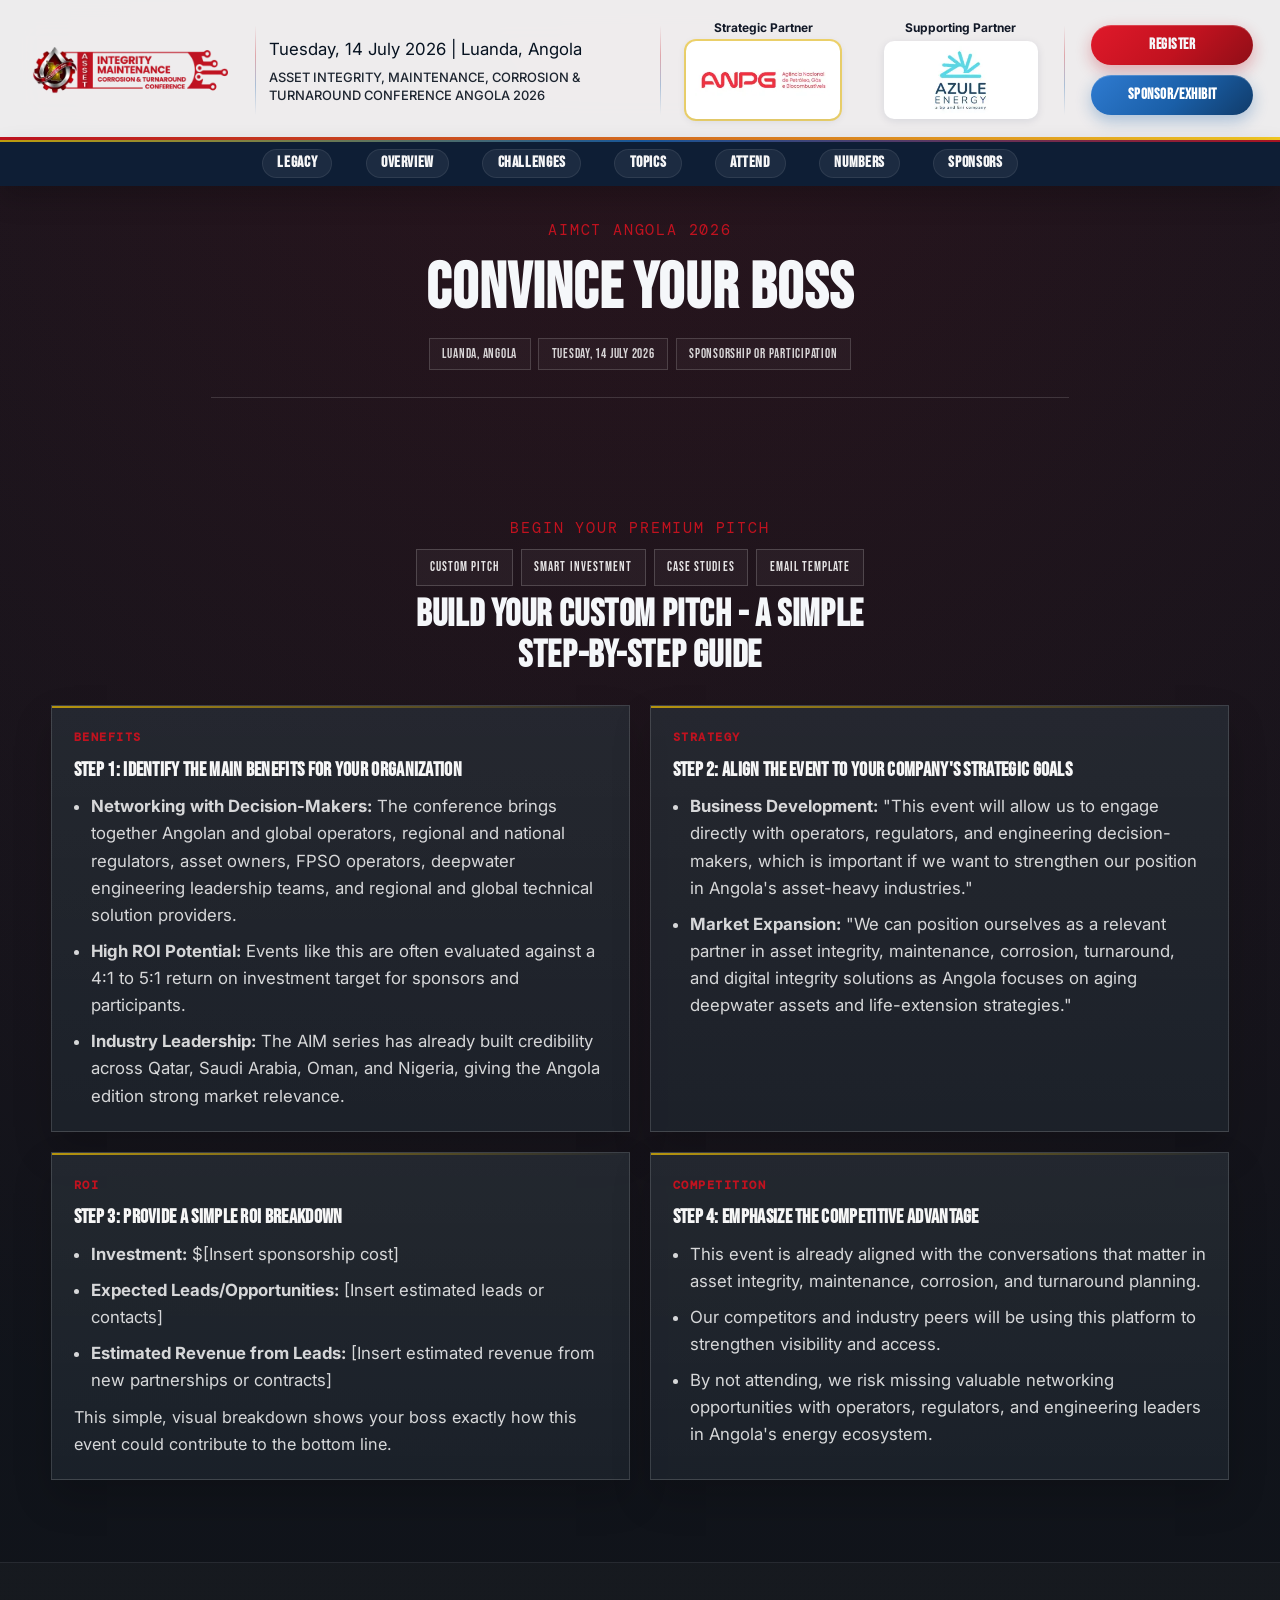
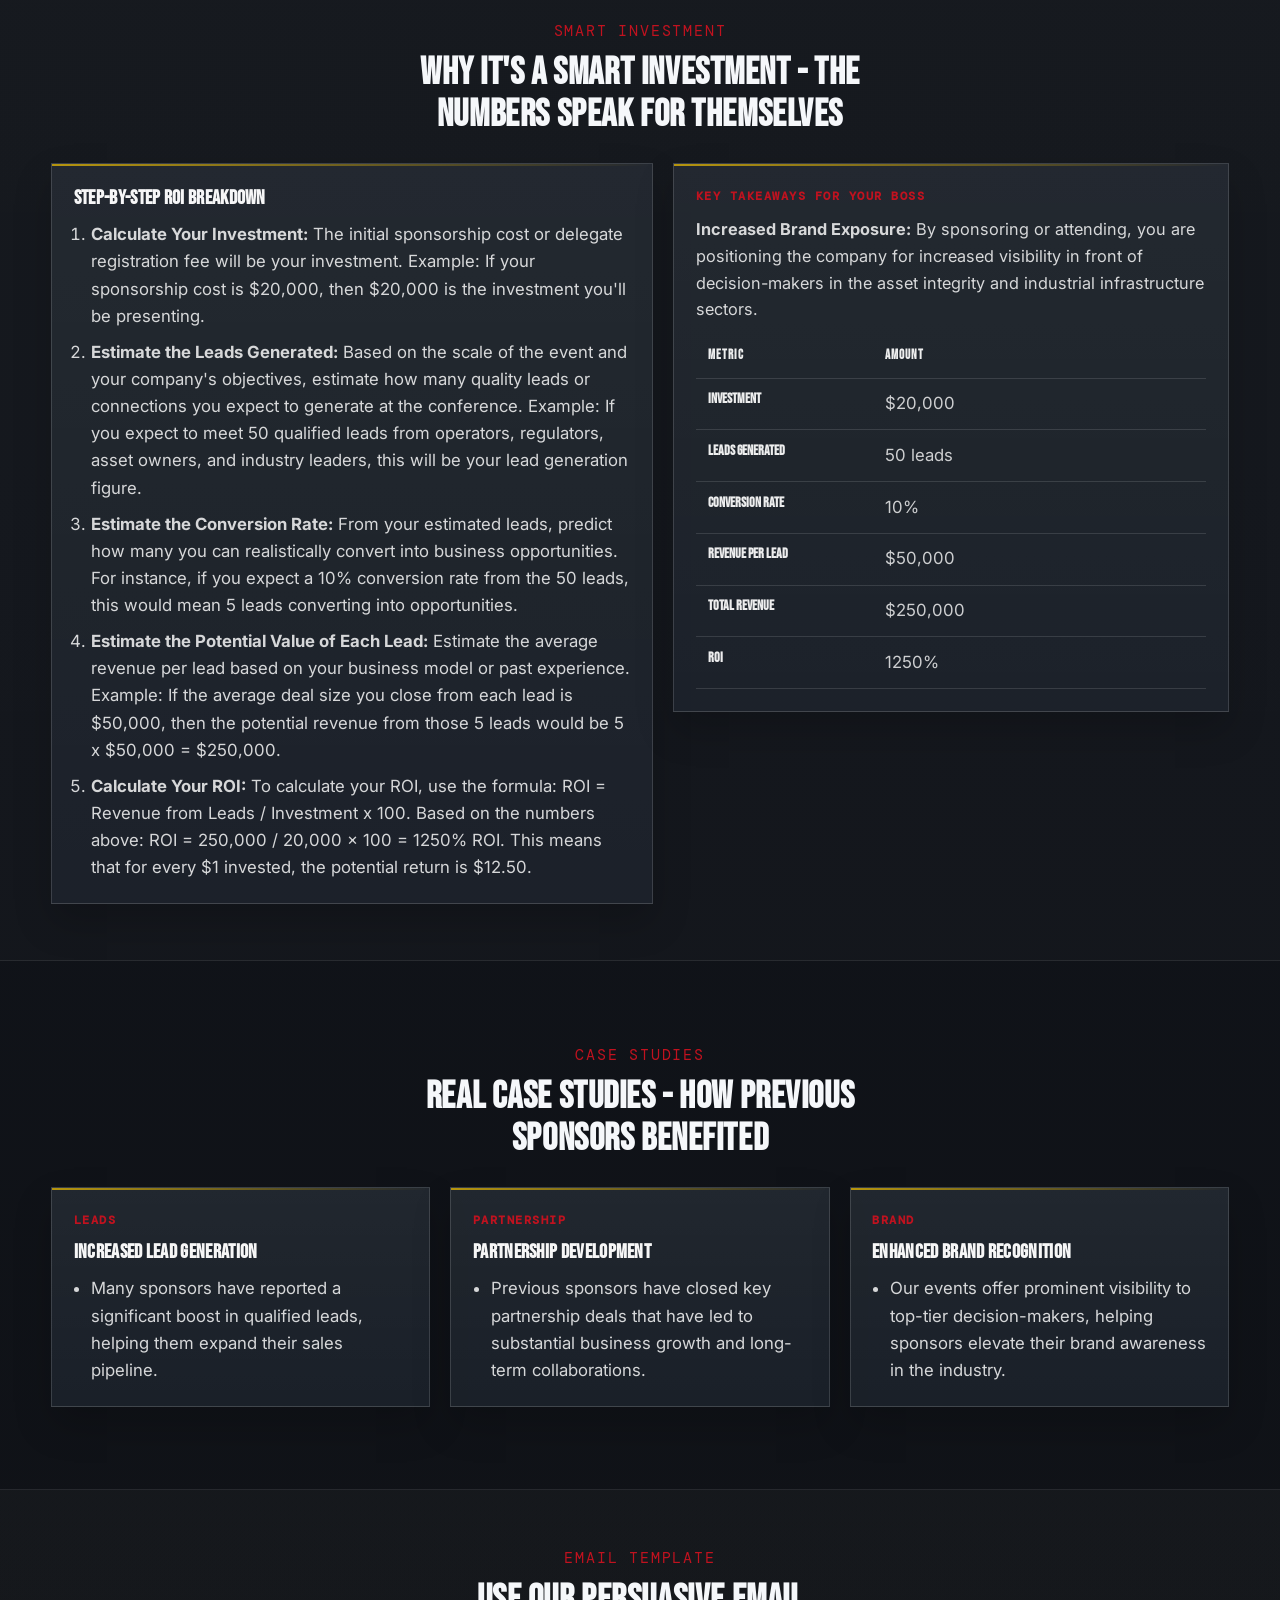
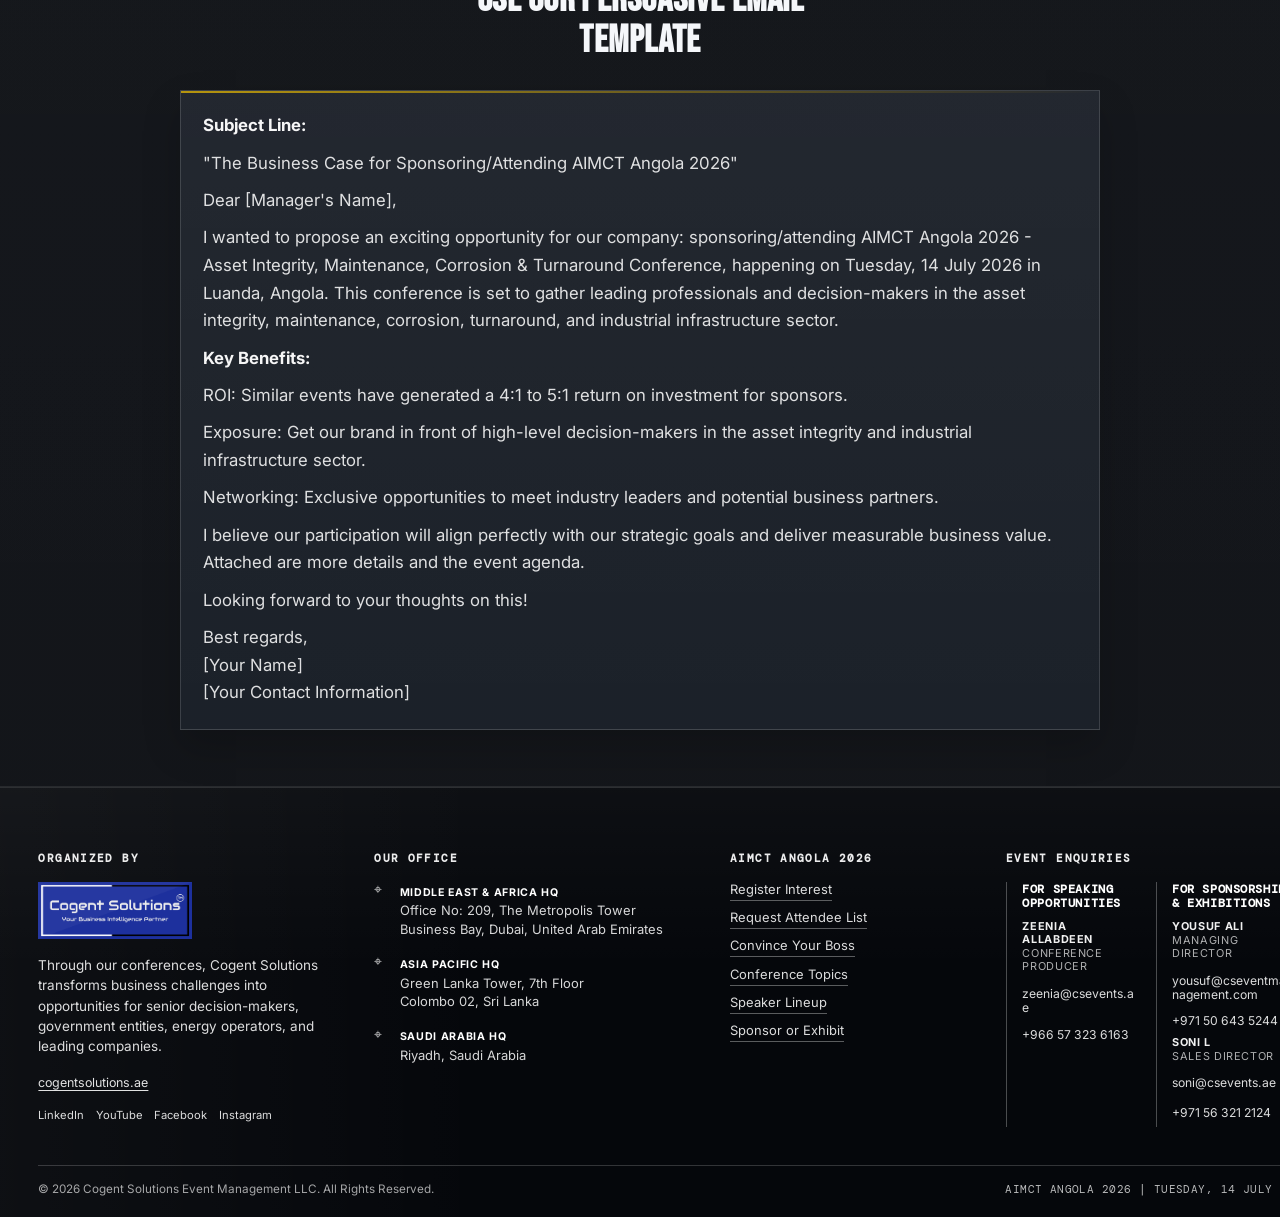
==== convince-your-boss/index.html @ 3a43a044 "initializing the project" ====
<!DOCTYPE html>
<html lang="en">
  <head>
    <meta charset="UTF-8" />
    <meta name="viewport" content="width=device-width, initial-scale=1.0" />
    <meta
      name="description"
      content="Build an internal business case for attending, sponsoring, or exhibiting at AIMCT Angola 2026."
    />
    <title>Convince Your Boss | AIMCT Angola 2026</title>
    <link rel="canonical" href="https://cogentsolutions.ae/events/upcoming-physical-events/aimct-angola/convince-your-boss/" />
    <link rel="alternate" hreflang="en-AO" href="https://cogentsolutions.ae/events/upcoming-physical-events/aimct-angola/convince-your-boss/" />
    <link rel="icon" type="image/webp" href="../assets/images/favicon.webp" />
    <link rel="preconnect" href="https://fonts.googleapis.com" />
  <link rel="preconnect" href="https://fonts.gstatic.com" crossorigin />
  <link rel="preload" as="style" href="https://fonts.googleapis.com/css2?family=Bebas+Neue&family=DM+Mono:wght@400;500&family=Inter:wght@400;500;600;700;800&display=swap" onload="this.onload=null;this.rel='stylesheet'" />
  <noscript>
    <link rel="stylesheet" href="https://fonts.googleapis.com/css2?family=Bebas+Neue&family=DM+Mono:wght@400;500&family=Inter:wght@400;500;600;700;800&display=swap" />
  </noscript>
  <link rel="stylesheet" href="../style.css" />
    <link rel="stylesheet" href="./convince-your-boss.css" />
  </head>
  <body class="register-page boss-page">
    <header class="site-nav" data-site-nav>
      <div class="site-nav__top">
        <a class="site-nav__brand site-nav__top-cell" href="../index.html#hero" aria-label="AIMCT Angola 2026">
          <img class="site-nav__logo" src="../assets/images/logona-500.webp" srcset="../assets/images/logona-500.webp 500w, ../assets/images/logona-760.webp 760w, ../assets/images/logona.webp 1400w" sizes="(max-width: 640px) 220px, 459px" width="500" height="138" alt="AIMCT Angola 2026" />
        </a>
        <div class="site-nav__event site-nav__top-cell" aria-label="Event details">
          <p class="site-nav__event-date">Tuesday, 14 July 2026 | Luanda, Angola</p>
          <p class="site-nav__event-name">Asset Integrity, Maintenance, Corrosion &amp; Turnaround Conference Angola 2026</p>
        </div>
        <div class="site-nav__partners site-nav__top-cell" aria-label="Event partners">
          <figure class="site-nav__partner site-nav__partner--strategic">
            <figcaption>Strategic Partner</figcaption>
            <img src="../assets/logos/Sponsors/sp-11-260.webp" width="260" height="130" alt="Angolan National Agency For Petroleum, Gas And Biofuels logo" loading="lazy" />
          </figure>
          <figure class="site-nav__partner">
            <figcaption>Supporting Partner</figcaption>
            <img src="../assets/logos/Sponsors/sp-06-260.webp" width="260" height="130" alt="Azule Energy supporting partner logo" />
          </figure>
        </div>
        <div class="site-nav__actions site-nav__top-cell" aria-label="Primary actions">
          <a class="site-nav__cta" href="../register.html">Register</a>
          <a class="site-nav__cta site-nav__cta--booth" href="../sponsor-exhibit/">Sponsor/Exhibit</a>
        </div>
        <button class="site-nav__toggle" type="button" aria-expanded="false" aria-controls="site-nav-menu" aria-label="Toggle navigation">
          <span class="site-nav__toggle-line" aria-hidden="true"></span>
          <span class="site-nav__toggle-line" aria-hidden="true"></span>
          <span class="site-nav__toggle-line" aria-hidden="true"></span>
        </button>
      </div>

      <div class="container site-nav__bar">
        <nav class="site-nav__menu" id="site-nav-menu" aria-label="Primary">
        <a class="site-nav__link" href="../index.html#global-events">Legacy</a>
        <a class="site-nav__link" href="../index.html#overview">Overview</a>
        <a class="site-nav__link" href="../index.html#strategic-challenges">Challenges</a>
        <a class="site-nav__link" href="../index.html#topics">Topics</a>
        <a class="site-nav__link" href="../index.html#attend">Attend</a>
        <a class="site-nav__link" href="../index.html#numbers">Numbers</a>
        <a class="site-nav__link" href="../index.html#orgs">Sponsors</a>
        </nav>
        <div class="site-nav__bar-actions" aria-label="Primary actions">
          <a class="site-nav__bar-cta" href="../register.html">Register</a>
          <a class="site-nav__bar-cta site-nav__bar-cta--booth" href="../sponsor-exhibit/">Sponsor/Exhibit</a>
        </div>
        <button class="site-nav__toggle site-nav__bar-toggle" type="button" aria-expanded="false" aria-controls="site-nav-menu" aria-label="Toggle navigation">
          <span class="site-nav__toggle-line" aria-hidden="true"></span>
          <span class="site-nav__toggle-line" aria-hidden="true"></span>
          <span class="site-nav__toggle-line" aria-hidden="true"></span>
        </button>
      </div>
    </header>

    <main class="register-main boss-main">
      <section class="boss-hero section" aria-labelledby="boss-hero-title">
        <div class="container boss-hero__inner">
          <p class="register-card__kicker">AIMCT Angola 2026</p>
          <h1 id="boss-hero-title" class="boss-hero__title">Convince Your Boss</h1>
          <div class="boss-hero__meta" aria-label="Event details">
            <span class="boss-hero__meta-item">Luanda, Angola</span>
            <span class="boss-hero__meta-item">Tuesday, 14 July 2026</span>
            <span class="boss-hero__meta-item">Sponsorship or Participation</span>
          </div>
        </div>
      </section>

      <section class="boss-section section" aria-labelledby="boss-guide-title">
        <div class="container boss-section__inner">
          <header class="boss-section__head">
            <p class="register-card__kicker">Begin Your Premium Pitch</p>
            <nav class="boss-quicklinks" aria-label="Convince your boss quick links">
              <a class="boss-quicklinks__link" href="#boss-benefits">Custom Pitch</a>
              <a class="boss-quicklinks__link" href="#boss-smart-investment">Smart Investment</a>
              <a class="boss-quicklinks__link" href="#boss-case-studies">Case Studies</a>
              <a class="boss-quicklinks__link" href="#boss-template">Email Template</a>
            </nav>
            <h2 id="boss-guide-title" class="boss-section__title">Build Your Custom Pitch - A Simple Step-by-Step Guide</h2>
          </header>

          <div class="boss-grid boss-grid--two" id="boss-benefits">
            <article class="boss-card">
              <p class="boss-card__eyebrow">Benefits</p>
              <h3 class="boss-card__title">Step 1: Identify the Main Benefits for Your Organization</h3>
              <ul class="boss-list">
                <li>
                  <strong>Networking with Decision-Makers:</strong> The conference brings together Angolan and global
                  operators, regional and national regulators, asset owners, FPSO operators, deepwater engineering
                  leadership teams, and regional and global technical solution providers.
                </li>
                <li>
                  <strong>High ROI Potential:</strong> Events like this are often evaluated against a 4:1 to 5:1
                  return on investment target for sponsors and participants.
                </li>
                <li>
                  <strong>Industry Leadership:</strong> The AIM series has already built credibility across Qatar,
                  Saudi Arabia, Oman, and Nigeria, giving the Angola edition strong market relevance.
                </li>
              </ul>
            </article>

            <article class="boss-card">
              <p class="boss-card__eyebrow">Strategy</p>
              <h3 class="boss-card__title">Step 2: Align the Event to Your Company's Strategic Goals</h3>
              <ul class="boss-list">
                <li>
                  <strong>Business Development:</strong> "This event will allow us to engage directly with operators,
                  regulators, and engineering decision-makers, which is important if we want to strengthen our position
                  in Angola's asset-heavy industries."
                </li>
                <li>
                  <strong>Market Expansion:</strong> "We can position ourselves as a relevant partner in asset
                  integrity, maintenance, corrosion, turnaround, and digital integrity solutions as Angola focuses on
                  aging deepwater assets and life-extension strategies."
                </li>
              </ul>
            </article>

            <article class="boss-card">
              <p class="boss-card__eyebrow">ROI</p>
              <h3 class="boss-card__title">Step 3: Provide a Simple ROI Breakdown</h3>
              <ul class="boss-list">
                <li><strong>Investment:</strong> $[Insert sponsorship cost]</li>
                <li><strong>Expected Leads/Opportunities:</strong> [Insert estimated leads or contacts]</li>
                <li><strong>Estimated Revenue from Leads:</strong> [Insert estimated revenue from new partnerships or contracts]</li>
              </ul>
              <p class="boss-section__intro">
                This simple, visual breakdown shows your boss exactly how this event could contribute to the bottom
                line.
              </p>
            </article>

            <article class="boss-card">
              <p class="boss-card__eyebrow">Competition</p>
              <h3 class="boss-card__title">Step 4: Emphasize the Competitive Advantage</h3>
              <ul class="boss-list">
                <li>
                  This event is already aligned with the conversations that matter in asset integrity, maintenance,
                  corrosion, and turnaround planning.
                </li>
                <li>
                  Our competitors and industry peers will be using this platform to strengthen visibility and access.
                </li>
                <li>
                  By not attending, we risk missing valuable networking opportunities with operators, regulators, and
                  engineering leaders in Angola's energy ecosystem.
                </li>
              </ul>
            </article>
          </div>
        </div>
      </section>

      <section class="boss-section boss-section--muted section" id="boss-smart-investment" aria-labelledby="boss-roi-title">
        <div class="container boss-section__inner">
          <header class="boss-section__head">
            <p class="register-card__kicker">Smart Investment</p>
            <h2 id="boss-roi-title" class="boss-section__title">Why It's a Smart Investment - The Numbers Speak for Themselves</h2>
          </header>

          <div class="boss-roi">
            <div class="boss-roi__panel">
              <h3 class="boss-card__title">Step-by-Step ROI Breakdown</h3>
              <ol class="boss-steps">
                <li>
                  <strong>Calculate Your Investment:</strong> The initial sponsorship cost or delegate registration fee
                  will be your investment. Example: If your sponsorship cost is $20,000, then $20,000 is the
                  investment you'll be presenting.
                </li>
                <li>
                  <strong>Estimate the Leads Generated:</strong> Based on the scale of the event and your company's
                  objectives, estimate how many quality leads or connections you expect to generate at the conference.
                  Example: If you expect to meet 50 qualified leads from operators, regulators, asset owners, and
                  industry leaders, this will be your lead generation figure.
                </li>
                <li>
                  <strong>Estimate the Conversion Rate:</strong> From your estimated leads, predict how many you can
                  realistically convert into business opportunities. For instance, if you expect a 10% conversion rate
                  from the 50 leads, this would mean 5 leads converting into opportunities.
                </li>
                <li>
                  <strong>Estimate the Potential Value of Each Lead:</strong> Estimate the average revenue per lead
                  based on your business model or past experience. Example: If the average deal size you close from
                  each lead is $50,000, then the potential revenue from those 5 leads would be 5 x $50,000 = $250,000.
                </li>
                <li>
                  <strong>Calculate Your ROI:</strong> To calculate your ROI, use the formula: ROI = Revenue from Leads
                  / Investment x 100. Based on the numbers above: ROI = 250,000 / 20,000 x 100 = 1250% ROI. This
                  means that for every $1 invested, the potential return is $12.50.
                </li>
              </ol>
            </div>

            <div class="boss-roi__panel">
              <p class="boss-card__eyebrow">Key Takeaways for Your Boss</p>
              <p class="boss-section__intro">
                <strong>Increased Brand Exposure:</strong> By sponsoring or attending, you are positioning the company
                for increased visibility in front of decision-makers in the asset integrity and industrial
                infrastructure sectors.
              </p>
              <div class="boss-roi__table-wrap">
                <table class="boss-roi__table">
                  <thead>
                    <tr>
                      <th scope="col">Metric</th>
                      <th scope="col">Amount</th>
                    </tr>
                  </thead>
                  <tbody>
                    <tr>
                      <th scope="row">Investment</th>
                      <td>$20,000</td>
                    </tr>
                    <tr>
                      <th scope="row">Leads Generated</th>
                      <td>50 leads</td>
                    </tr>
                    <tr>
                      <th scope="row">Conversion Rate</th>
                      <td>10%</td>
                    </tr>
                    <tr>
                      <th scope="row">Revenue per Lead</th>
                      <td>$50,000</td>
                    </tr>
                    <tr>
                      <th scope="row">Total Revenue</th>
                      <td>$250,000</td>
                    </tr>
                    <tr>
                      <th scope="row">ROI</th>
                      <td>1250%</td>
                    </tr>
                  </tbody>
                </table>
              </div>
            </div>
          </div>
        </div>
      </section>

      <section class="boss-section section" aria-labelledby="boss-advantage-title">
        <div class="container boss-section__inner">
          <header class="boss-section__head">
            <p class="register-card__kicker">Case Studies</p>
            <h2 id="boss-advantage-title" class="boss-section__title">Real Case Studies - How Previous Sponsors Benefited</h2>
          </header>

          <div class="boss-grid" id="boss-case-studies">
            <article class="boss-card">
              <p class="boss-card__eyebrow">Leads</p>
              <h3 class="boss-card__title">Increased Lead Generation</h3>
              <ul class="boss-list">
                <li>
                  Many sponsors have reported a significant boost in qualified leads, helping them expand their sales
                  pipeline.
                </li>
              </ul>
            </article>

            <article class="boss-card">
              <p class="boss-card__eyebrow">Partnership</p>
              <h3 class="boss-card__title">Partnership Development</h3>
              <ul class="boss-list">
                <li>
                  Previous sponsors have closed key partnership deals that have led to substantial business growth and
                  long-term collaborations.
                </li>
              </ul>
            </article>

            <article class="boss-card">
              <p class="boss-card__eyebrow">Brand</p>
              <h3 class="boss-card__title">Enhanced Brand Recognition</h3>
              <ul class="boss-list">
                <li>
                  Our events offer prominent visibility to top-tier decision-makers, helping sponsors elevate their
                  brand awareness in the industry.
                </li>
              </ul>
            </article>
          </div>
        </div>
      </section>

      <section class="boss-section boss-section--muted section" id="boss-template" aria-labelledby="boss-template-title">
        <div class="container boss-section__inner">
          <header class="boss-section__head">
            <p class="register-card__kicker">Email Template</p>
            <h2 id="boss-template-title" class="boss-section__title">Use Our Persuasive Email Template</h2>
          </header>

          <article class="boss-mail">
            <p><strong>Subject Line:</strong></p>
            <p>"The Business Case for Sponsoring/Attending AIMCT Angola 2026"</p>
            <p>Dear [Manager's Name],</p>
            <p>
              I wanted to propose an exciting opportunity for our company: sponsoring/attending AIMCT Angola 2026 -
              Asset Integrity, Maintenance, Corrosion &amp; Turnaround Conference, happening on Tuesday, 14 July 2026
              in Luanda, Angola. This conference is set to gather leading professionals and decision-makers in the
              asset integrity, maintenance, corrosion, turnaround, and industrial infrastructure sector.
            </p>
            <p><strong>Key Benefits:</strong></p>
            <p>
              ROI: Similar events have generated a 4:1 to 5:1 return on investment for sponsors.
            </p>
            <p>
              Exposure: Get our brand in front of high-level decision-makers in the asset integrity and industrial
              infrastructure sector.
            </p>
            <p>Networking: Exclusive opportunities to meet industry leaders and potential business partners.</p>
            <p>
              I believe our participation will align perfectly with our strategic goals and deliver measurable business
              value. Attached are more details and the event agenda.
            </p>
            <p>Looking forward to your thoughts on this!</p>
            <p>Best regards,<br />[Your Name]<br />[Your Contact Information]</p>
          </article>
        </div>
      </section>
    </main>
    <footer class="site-footer" aria-labelledby="site-footer-title">
      <div class="container site-footer__inner">
        <div class="site-footer__grid">
          <section class="site-footer__col site-footer__col--about">
            <h2 class="site-footer__eyebrow">Organized By</h2>
            <img class="site-footer__brand" src="../assets/images/cogent-logo-01.png" alt="Cogent Solutions" loading="lazy" />
            <p class="site-footer__copy">
              Through our conferences, Cogent Solutions transforms business challenges into opportunities for senior
              decision-makers, government entities, energy operators, and leading companies.
            </p>
            <a class="site-footer__site-link" href="https://cogentsolutions.ae/" target="_blank" rel="noopener noreferrer">cogentsolutions.ae</a>
            <div class="site-footer__social" aria-label="Cogent Solutions social links">
              <a class="site-footer__social-text" href="https://www.linkedin.com/company/cogent-solutions-event-management/" target="_blank" rel="noopener noreferrer">LinkedIn</a>
              <a class="site-footer__social-text" href="https://www.youtube.com/@cogentsolutions" target="_blank" rel="noopener noreferrer">YouTube</a>
              <a class="site-footer__social-text" href="https://www.facebook.com/cogentsolutionsuae" target="_blank" rel="noopener noreferrer">Facebook</a>
              <a class="site-footer__social-text" href="https://www.instagram.com/cogentsolutions.ae/" target="_blank" rel="noopener noreferrer">Instagram</a>
            </div>
          </section>

          <section class="site-footer__col site-footer__col--offices">
            <h2 class="site-footer__eyebrow" id="site-footer-title">Our Office</h2>
            <div class="site-footer__offices">
              <address class="site-footer__office"><span class="site-footer__icon" aria-hidden="true">⌖</span><strong>Middle East &amp; Africa HQ</strong><br />Office No: 209, The Metropolis Tower<br />Business Bay, Dubai, United Arab Emirates</address>
              <address class="site-footer__office"><span class="site-footer__icon" aria-hidden="true">⌖</span><strong>Asia Pacific HQ</strong><br />Green Lanka Tower, 7th Floor<br />Colombo 02, Sri Lanka</address>
              <address class="site-footer__office"><span class="site-footer__icon" aria-hidden="true">⌖</span><strong>Saudi Arabia HQ</strong><br />Riyadh, Saudi Arabia</address>
            </div>
          </section>

          <nav class="site-footer__col site-footer__col--links" aria-label="AIMCT Angola event links">
            <h2 class="site-footer__eyebrow">AIMCT Angola 2026</h2>
            <div class="site-footer__link-grid">
              <a href="../register.html">Register Interest</a>
              <a href="../request-attendees/">Request Attendee List</a>
              <a href="../convince-your-boss/">Convince Your Boss</a>
              <a href="../index.html#topics">Conference Topics</a>
              <a href="../index.html#speakers">Speaker Lineup</a>
              <a href="../sponsor-exhibit/">Sponsor or Exhibit</a>
            </div>
          </nav>

          <section class="site-footer__col site-footer__col--enquiries" aria-labelledby="footer-enquiries-title">
            <h2 class="site-footer__eyebrow" id="footer-enquiries-title">Event Enquiries</h2>
            <div class="site-footer__enquiries">
              <article class="site-footer__contact-card"><h3>For Speaking Opportunities</h3><p><strong>Zeenia Allabdeen</strong><span>Conference Producer</span></p><a href="mailto:zeenia@csevents.ae">zeenia@csevents.ae</a><a href="tel:+966573236163">+966 57 323 6163</a></article>
              <article class="site-footer__contact-card"><h3>For Sponsorship &amp; Exhibitions</h3><p><strong>Yousuf Ali</strong><span>Managing Director</span></p><a href="mailto:yousuf@cseventmanagement.com">yousuf@cseventmanagement.com</a><a href="tel:+971506435244">+971 50 643 5244</a><p><strong>Soni L</strong><span>Sales Director</span></p><a href="mailto:soni@csevents.ae">soni@csevents.ae</a><a href="tel:+971563212124">+971 56 321 2124</a></article>
              <article class="site-footer__contact-card"><h3>For Marketing Opportunities</h3><p><strong>Rinoth B.</strong><span>Art Director</span></p><a href="mailto:rinoth@csevents.ae">rinoth@csevents.ae</a><a href="tel:+94779244376">+94 77 924 4376</a></article>
            </div>
          </section>
        </div>

        <div class="site-footer__bottom">
          <p class="site-footer__legal">© 2026 Cogent Solutions Event Management LLC. All Rights Reserved.</p>
          <p class="site-footer__event-meta">AIMCT Angola 2026 | Tuesday, 14 July 2026 | Luanda, Angola</p>
        </div>
      </div>
    </footer>
    <script src="../script.js"></script>
  </body>
</html>
---- style.css ----
:root {
  --color-bg: #f5f7fa;
  --color-primary: #c1121f;
  --color-accent: #1a5fa8 ;
  --color-deep: #0a1628;
  --color-industry: #0e1e35;
  --color-nav: rgba(11, 15, 22, 0.82);

  --font-display: "Bebas Neue", sans-serif;
  --font-body: "Inter", sans-serif;
  --font-kicker: "DM Mono", monospace;

  --container-max: 1200px;
  --container-wide: 1400px;
  --gutter: clamp(1rem, 3vw, 2rem);
  --section-space: clamp(2rem, 4.4vw, 3.8rem);
  --section-gap: clamp(0.9rem, 2vw, 1.6rem);
}

*,
*::before,
*::after {
  box-sizing: border-box;
}

html {
  font-size: 16px;
  scroll-behavior: smooth;
  -webkit-text-size-adjust: 100%;
  overflow-x: hidden;
}

body {
  margin: 0;
  min-height: 100dvh;
  font-family: var(--font-body);
  font-size: clamp(0.95rem, 0.2vw + 0.9rem, 1.05rem);
  line-height: 1.65;
  color: var(--color-bg);
  background: var(--color-deep);
  text-rendering: optimizeLegibility;
  overflow-x: clip;
}

html.has-splash,
html.has-splash body {
  overflow: hidden;
}

html:not(.js-enabled) .splash {
  display: none;
}

.splash {
  position: fixed;
  inset: 0;
  z-index: 999;
  display: block;
  overflow: hidden;
  background: #161c26;
  isolation: isolate;
}

.splash__video {
  position: absolute;
  inset: 0;
  z-index: 0;
  width: 100%;
  height: 100%;
  object-fit: cover;
  object-position: center;
  filter: grayscale(1);
}

.splash__overlay {
  position: absolute;
  inset: 0;
  z-index: 1;
  overflow: hidden;
  pointer-events: none;
  background:
    linear-gradient(
      180deg,
      rgba(0, 0, 0, 0.28) 0%,
      rgba(0, 0, 0, 0.58) 58%,
      rgba(0, 0, 0, 0.82) 100%
    ),
    linear-gradient(
      180deg,
      rgba(26, 34, 48, 0.5) 0%,
      rgba(26, 34, 48, 0.66) 56%,
      rgba(17, 18, 23, 0.88) 100%
    ),
    radial-gradient(circle at 50% 24%, rgba(255, 255, 255, 0.06) 0%, rgba(255, 255, 255, 0) 58%),
    radial-gradient(circle at 26% 76%, rgba(26, 95, 168, 0.22) 0%, rgba(26, 95, 168, 0) 55%),
    radial-gradient(circle at 78% 22%, rgba(193, 18, 31, 0.16) 0%, rgba(193, 18, 31, 0) 50%);
}

.splash__overlay::before {
  content: "";
  position: absolute;
  top: -25%;
  left: -30%;
  width: 55%;
  height: 150%;
  background: linear-gradient(
    100deg,
    transparent,
    rgba(244, 195, 0, 0.07) 45%,
    rgba(244, 195, 0, 0.15) 50%,
    rgba(244, 195, 0, 0.07) 55%,
    transparent
  );
  transform: translateX(-20%);
  animation: splash-overlay-sweep 7s ease-in-out infinite;
  pointer-events: none;
}

@keyframes splash-overlay-sweep {

  0%,
  100% {
    transform: translateX(-20%);
  }

  50% {
    transform: translateX(230%);
  }
}

.splash.is-leaving {
  animation: splash-exit 520ms cubic-bezier(0.24, 0.74, 0.28, 0.98) forwards;
}

.splash__brand {
  position: absolute;
  inset: 0;
  z-index: 2;
  margin: auto;
  width: fit-content;
  max-width: min(86vw, 1320px);
  height: fit-content;
  display: grid;
  justify-items: center;
  align-content: center;
  gap: clamp(0.34rem, 0.92vw, 0.72rem);
  pointer-events: none;
  opacity: 0;
  transform: translateY(14px);
  animation: splash-brand-enter 760ms cubic-bezier(0.2, 0.86, 0.28, 1) 180ms forwards;
}

.splash__brand::before,
.splash__brand::after {
  content: "";
  position: absolute;
  width: 30px;
  height: 30px;
  opacity: 0;
  animation: splash-frame-draw 720ms ease 480ms forwards;
}

.splash__brand::before {
  top: -16px;
  left: -16px;
  border-top: 2px solid rgba(244, 195, 0, 0.62);
  border-left: 2px solid rgba(244, 195, 0, 0.62);
}

.splash__brand::after {
  bottom: -16px;
  right: -16px;
  border-bottom: 2px solid rgba(244, 195, 0, 0.62);
  border-right: 2px solid rgba(244, 195, 0, 0.62);
}

@keyframes splash-frame-draw {
  from {
    opacity: 0;
    transform: scale(0.7);
  }

  to {
    opacity: 1;
    transform: scale(1);
  }
}

.splash__brand-logo {
  display: block;
  width: clamp(250px, 34vw, 520px);
  height: auto;
  object-fit: contain;
  filter: drop-shadow(0 8px 22px rgba(0, 0, 0, 0.46));
  animation: splash-logo-float 3.2s ease-in-out infinite;
}

.splash__progress {
  position: absolute;
  left: 50%;
  bottom: max(2rem, env(safe-area-inset-bottom));
  z-index: 2;
  width: clamp(132px, 16vw, 240px);
  height: 3px;
  overflow: hidden;
  border-radius: 999px;
  background: rgba(255, 255, 255, 0.24);
  transform: translateX(-50%);
  animation: splash-progress-glow 1.8s ease-in-out infinite;
}

.splash__progress-bar {
  position: relative;
  display: block;
  width: 100%;
  height: 100%;
  overflow: hidden;
  border-radius: inherit;
  background: linear-gradient(90deg, #c1121f 0%, #f4c300 50%, #c1121f 100%);
  background-size: 200% 100%;
  transform: scaleX(0);
  transform-origin: left center;
  animation:
    splash-progress-fill 2500ms cubic-bezier(0.2, 0.82, 0.2, 1) forwards,
    splash-progress-flow 1.6s linear infinite;
}

.splash__progress-bar::after {
  content: "";
  position: absolute;
  inset: 0;
  background: linear-gradient(90deg, transparent 0%, rgba(255, 255, 255, 0.6) 50%, transparent 100%);
  transform: translateX(-100%);
  animation: splash-progress-sheen 1.4s ease-in-out infinite;
}

.splash__brand-kicker {
  margin: 0;
  font-family: var(--font-body);
  font-size: clamp(0.72rem, 0.3vw + 0.66rem, 1.16rem);
  font-weight: 700;
  line-height: 1;
  letter-spacing: 0.12em;
  text-transform: uppercase;
  color: #f4c300;
  text-align: center;
  animation: splash-kicker-glow 2.4s ease-in-out infinite;
}

.splash__brand-title {
  margin: 0;
  max-width: 34ch;
  font-family: var(--font-display);
  font-size: clamp(0.92rem, 1.45vw + 0.48rem, 2.35rem);
  font-weight: 800;
  line-height: 0.96;
  letter-spacing: 0.01em;
  color: rgba(255, 255, 255, 0.98);
  text-align: center;
}

.splash.is-leaving .splash__brand {
  opacity: 0;
  transform: translateY(8px);
  transition: opacity 260ms ease, transform 260ms ease;
}

@keyframes splash-exit {
  to {
    opacity: 0;
    visibility: hidden;
    transform: scale(1.01);
  }
}

@keyframes splash-brand-enter {
  from {
    opacity: 0;
    clip-path: inset(0 100% 0 0);
    transform: scale(0.98);
  }

  to {
    opacity: 1;
    clip-path: inset(0 0% 0 0);
    transform: scale(1);
  }
}

@keyframes splash-logo-float {
  0%,
  100% {
    transform: translateY(0) scale(1) rotate(0deg);
    filter: drop-shadow(0 8px 22px rgba(0, 0, 0, 0.46)) drop-shadow(0 0 0 rgba(244, 195, 0, 0));
  }
  50% {
    transform: translateY(-5px) scale(1.015) rotate(0.5deg);
    filter: drop-shadow(0 14px 26px rgba(0, 0, 0, 0.5)) drop-shadow(0 0 22px rgba(244, 195, 0, 0.35));
  }
}

@keyframes splash-kicker-glow {
  0%,
  100% {
    text-shadow: 0 0 0 rgba(244, 195, 0, 0);
  }
  50% {
    text-shadow: 0 0 18px rgba(244, 195, 0, 0.55);
  }
}

@keyframes splash-progress-fill {
  to {
    transform: scaleX(1);
  }
}

@keyframes splash-progress-flow {
  from {
    background-position: 0% 0;
  }
  to {
    background-position: -200% 0;
  }
}

@keyframes splash-progress-sheen {
  from {
    transform: translateX(-100%);
  }
  to {
    transform: translateX(100%);
  }
}

@keyframes splash-progress-glow {
  0%,
  100% {
    box-shadow: 0 0 12px rgba(244, 195, 0, 0.12);
  }
  50% {
    box-shadow: 0 0 20px rgba(244, 195, 0, 0.32);
  }
}

h1,
h2,
h3,
h4,
h5,
h6 {
  margin: 0 0 0.6em;
  font-family: var(--font-display);
  font-weight: 700;
  line-height: 1.1;
  letter-spacing: 0.015em;
}

p {
  margin: 0 0 1.1em;
  font-family: var(--font-body);
}

a {
  color: var(--color-primary);
  text-decoration-thickness: 0.1em;
  text-underline-offset: 0.16em;
}

img,
picture,
video,
canvas,
svg {
  display: block;
  max-width: 100%;
}

button,
input,
select,
textarea {
  font: inherit;
}

::selection {
  color: var(--color-bg);
  background: var(--color-primary);
}

.container {
  width: min(var(--container-max), 100% - (2 * var(--gutter)));
  margin-inline: auto;
}

.container--wide {
  width: min(var(--container-wide), 100% - (2 * var(--gutter)));
  margin-inline: auto;
}

.section {
  padding-block: var(--section-space);
}

main > section + section {
  margin-top: var(--section-gap);
}

.series-sponsors + .integrity-moment {
  margin-top: 0;
}

.series-sponsors + .numbers {
  margin-top: 0;
}

.numbers + .integrity-moment {
  margin-top: 0;
}

.global-events + .legacy-highlights {
  margin-top: 0;
}

.site-nav {
  position: fixed;
  top: 0;
  left: 0;
  right: 0;
  padding-top: env(safe-area-inset-top);
  z-index: 90;
  background: transparent;
}

.site-nav .container {
  width: 100%;
  max-width: none;
  margin-inline: 0;
}

.site-nav__top {
  position: relative;
  width: 100%;
  min-height: clamp(116px, 10.4vw, 160px);
  display: grid;
  grid-template-columns: minmax(210px, 0.78fr) minmax(310px, 1.24fr) minmax(390px, 1.24fr) minmax(180px, 0.66fr);
  align-items: center;
  background: rgba(255, 255, 255, 0.92);
  backdrop-filter: blur(18px) saturate(160%);
  -webkit-backdrop-filter: blur(18px) saturate(160%);
  color: #061220;
  box-shadow: 0 12px 30px rgba(7, 19, 38, 0.16);
}

.site-nav__top::after {
  content: "";
  position: absolute;
  left: 0;
  right: 0;
  bottom: 0;
  height: 3px;
  background: linear-gradient(90deg, var(--color-primary), rgba(244, 195, 0, 0.85), var(--color-accent));
  background-size: 200% 100%;
  animation: site-nav-ribbon-flow 9s linear infinite;
}

@keyframes site-nav-ribbon-flow {
  0% {
    background-position: 0% 0%;
  }

  100% {
    background-position: 200% 0%;
  }
}

.site-nav__top-cell {
  position: relative;
  min-height: clamp(96px, 8vw, 132px);
  padding: clamp(0.82rem, 1.7vw, 1.32rem) clamp(1rem, 2.1vw, 2rem);
}

.site-nav__top-cell + .site-nav__top-cell {
  border-left: 0;
}

.site-nav__top-cell + .site-nav__top-cell::before {
  content: "";
  position: absolute;
  left: 0;
  top: 50%;
  z-index: 4;
  width: 1px;
  height: clamp(82px, 7vw, 132px);
  background: linear-gradient(to bottom, transparent, rgba(193, 18, 31, 0.32), rgba(26, 95, 168, 0.32), transparent);
  transform: translateY(-50%);
  pointer-events: none;
}

.site-nav__bar {
  position: relative;
  min-height: 46px;
  display: flex;
  align-items: center;
  justify-content: center;
  padding: 0 clamp(1rem, 3vw, 2rem);
  background: var(--color-industry);
  box-shadow: 0 12px 28px rgba(0, 0, 0, 0.2);
  transition:
    min-height 320ms ease,
    padding 320ms ease,
    background-color 260ms ease,
    box-shadow 260ms ease;
}

.site-nav__bar::before {
  content: "";
  position: absolute;
  left: 0;
  right: 0;
  top: 0;
  height: 2px;
  background: linear-gradient(90deg, rgba(244, 195, 0, 0.9), var(--color-accent), var(--color-primary));
  opacity: 0.85;
  pointer-events: none;
}

.site-nav__bar-actions {
  display: none;
  align-items: center;
  gap: 0.54rem;
  opacity: 0;
  transition:
    opacity 220ms ease,
    transform 320ms ease;
}

.site-nav__brand {
  margin: 0;
  display: flex;
  height: auto;
  padding-block: clamp(0.28rem, 0.6vw, 0.46rem);
  align-items: center;
  align-self: center;
  justify-content: center;
  text-decoration: none;
}

.site-nav__logo {
  display: block;
  width: auto;
  height: clamp(92px, 7.5vw, 124px);
  object-fit: contain;
  object-position: left center;
  transition: transform 280ms ease, filter 280ms ease;
}

.site-nav__brand:hover .site-nav__logo,
.site-nav__brand:focus-visible .site-nav__logo {
  transform: scale(1.045);
  filter: drop-shadow(0 6px 14px rgba(26, 95, 168, 0.28));
}

.site-nav__event {
  position: relative;
  display: grid;
  align-content: center;
  gap: 0.34rem;
  padding-left: 0.9rem;
}

.site-nav__event::before {
  content: "";
  position: absolute;
  left: 0;
  top: 0.08rem;
  bottom: 0.08rem;
  width: 3px;
  border-radius: 2px;
  background: linear-gradient(180deg, var(--color-primary), var(--color-accent));
  animation: site-nav-event-glow 3.6s ease-in-out infinite;
}

@keyframes site-nav-event-glow {

  0%,
  100% {
    box-shadow: 0 0 0 rgba(26, 95, 168, 0);
  }

  50% {
    box-shadow: 0 0 8px rgba(26, 95, 168, 0.55);
  }
}

.site-nav__event-date {
  margin: 0;
  display: flex;
  align-items: center;
  flex-wrap: wrap;
  gap: 0.42rem;
}

.site-nav__event-date-value {
  font-family: var(--font-display);
  font-size: clamp(1.08rem, 0.38vw + 0.96rem, 1.32rem);
  font-weight: 400;
  line-height: 1;
  letter-spacing: 0.01em;
  text-transform: uppercase;
  color: #071326;
}

.site-nav__event-sep {
  position: relative;
  width: 4px;
  height: 4px;
  flex: 0 0 auto;
  border-radius: 50%;
  background: var(--color-primary);
  animation: site-nav-sep-pulse 2.2s ease-in-out infinite;
}

@keyframes site-nav-sep-pulse {

  0%,
  100% {
    box-shadow: 0 0 0 0 rgba(193, 18, 31, 0.45);
  }

  50% {
    box-shadow: 0 0 0 4px rgba(193, 18, 31, 0);
  }
}

.site-nav__event-location {
  display: inline-flex;
  align-items: center;
  gap: 0.3rem;
  font-family: var(--font-body);
  font-size: clamp(0.7rem, 0.16vw + 0.66rem, 0.8rem);
  font-weight: 600;
  letter-spacing: 0.03em;
  text-transform: uppercase;
  color: var(--color-accent);
}

.site-nav__event-pin {
  width: 0.78rem;
  height: 0.78rem;
  flex: 0 0 auto;
  fill: none;
  stroke: currentColor;
  stroke-width: 2;
  stroke-linecap: round;
  stroke-linejoin: round;
}

.site-nav__event-name {
  margin: 0;
  max-width: 48ch;
  font-family: var(--font-body);
  font-size: clamp(0.72rem, 0.16vw + 0.68rem, 0.84rem);
  font-weight: 500;
  line-height: 1.35;
  letter-spacing: 0;
  text-transform: uppercase;
  color: #1d2530;
  animation: site-nav-event-breathe 4.5s ease-in-out infinite;
}

@keyframes site-nav-event-breathe {
  0%,
  100% {
    transform: translateY(0);
  }
  50% {
    transform: translateY(-1.5px);
  }
}

.site-nav__partners {
  display: flex;
  align-items: center;
  justify-content: center;
  gap: clamp(0.52rem, 1vw, 0.9rem);
  align-self: stretch;
  overflow: hidden;
  padding-inline: clamp(0.45rem, 0.9vw, 0.75rem);
}

.site-nav__partners-track {
  position: relative;
  z-index: 1;
  flex: 1 1 auto;
  height: 100%;
  display: flex;
  align-items: center;
  justify-content: center;
  gap: clamp(0.52rem, 1vw, 0.9rem);
}

.site-nav__partner {
  flex: 1 1 0;
  min-width: min(150px, 31%);
  max-width: 220px;
  margin: 0;
  display: grid;
  align-content: center;
  justify-items: center;
  gap: 0.42rem;
  text-align: center;
}

.site-nav__partner figcaption {
  font-size: clamp(0.66rem, 0.16vw + 0.62rem, 0.78rem);
  font-weight: 700;
  line-height: 1.1;
  color: #111827;
  text-align: center;
}

.site-nav__partner img {
  width: clamp(154px, 10vw, 196px);
  height: clamp(78px, 5.25vw, 96px);
  padding: clamp(0.2rem, 0.38vw, 0.42rem);
  background: #ffffff;
  border-radius: 10px;
  box-shadow: 0 2px 8px rgba(7, 33, 64, 0.1);
  object-fit: contain;
  transition: transform 220ms ease, box-shadow 220ms ease;
}

.site-nav__partner:hover img {
  transform: translateY(-3px);
  box-shadow: 0 10px 20px rgba(7, 33, 64, 0.2), 0 0 0 2px rgba(26, 95, 168, 0.28);
}

.site-nav__partner--strategic img {
  width: clamp(154px, 10vw, 196px);
  height: clamp(78px, 5.25vw, 96px);
  box-shadow: 0 2px 8px rgba(7, 33, 64, 0.1), 0 0 0 2px rgba(244, 195, 0, 0.55);
}

.site-nav__partner--strategic:hover img {
  box-shadow: 0 10px 20px rgba(7, 33, 64, 0.22), 0 0 0 2px rgba(244, 195, 0, 0.85);
}

.site-nav__partners[data-partner-count="3"] .site-nav__partners-track {
  gap: clamp(0.38rem, 0.7vw, 0.68rem);
}

.site-nav__partners[data-partner-count="3"] .site-nav__partner {
  min-width: min(128px, 32%);
  max-width: 178px;
}

.site-nav__partners[data-partner-count="3"] .site-nav__partner img,
.site-nav__partners[data-partner-count="3"] .site-nav__partner--strategic img {
  width: clamp(128px, 8.45vw, 170px);
  height: clamp(68px, 4.7vw, 88px);
}

.site-nav__partners[data-partner-count="3"] .site-nav__partner figcaption {
  min-height: 2.15em;
  display: grid;
  align-items: end;
}

.site-nav__partners--marquee .site-nav__partners-track {
  width: max-content;
  min-width: 100%;
  justify-content: flex-start;
  animation: site-nav-partners-marquee 26s linear infinite;
}

.site-nav__partners--marquee:hover .site-nav__partners-track,
.site-nav__partners--marquee:focus-within .site-nav__partners-track {
  animation-play-state: paused;
}

.site-nav__partners--marquee .site-nav__partner {
  flex: 0 0 clamp(150px, 10vw, 210px);
}

@keyframes site-nav-partners-marquee {
  from {
    transform: translateX(0);
  }

  to {
    transform: translateX(calc(-50% - clamp(0.36rem, 0.68vw, 0.59rem)));
  }
}

@media (prefers-reduced-motion: reduce) {
  .site-nav__partners--marquee .site-nav__partners-track {
    width: 100%;
    min-width: 0;
    flex-wrap: wrap;
    animation: none;
  }
}

.site-nav__actions {
  display: grid;
  align-content: center;
  gap: 0.64rem;
}

.site-nav__menu {
  justify-self: center;
  display: flex;
  flex-wrap: wrap;
  align-items: center;
  justify-content: center;
  gap: clamp(1.2rem, 2.6vw, 2.4rem);
  transition:
    gap 320ms ease,
    transform 320ms ease;
}

.site-nav__link {
  margin: 0;
  font-family: var(--font-display);
  font-size: clamp(0.86rem, 0.18vw + 0.84rem, 1rem);
  font-weight: 600;
  line-height: 1;
  letter-spacing: 0.04em;
  text-transform: uppercase;
  color: rgba(255, 255, 255, 0.96);
  text-decoration: none;
  transition: color 220ms ease;
}

.site-nav__link:hover,
.site-nav__link:focus-visible,
.site-nav__link.is-current {
  color: var(--color-primary);
}

.site-nav__cta {
  position: relative;
  overflow: hidden;
  margin: 0;
  display: inline-flex;
  min-height: 40px;
  align-items: center;
  justify-content: center;
  padding: 0.64rem 1.15rem;
  border: 0;
  border-radius: 999px;
  background: linear-gradient(135deg, #e0192a 0%, var(--color-primary) 55%, #8f0e17 100%);
  font-family: var(--font-display);
  font-size: clamp(0.82rem, 0.16vw + 0.78rem, 0.94rem);
  font-weight: 700;
  line-height: 1;
  letter-spacing: 0.03em;
  text-transform: uppercase;
  color: var(--color-bg);
  text-decoration: none;
  white-space: nowrap;
  box-shadow: 0 6px 16px rgba(193, 18, 31, 0.32), inset 0 1px 0 rgba(255, 255, 255, 0.2);
  transition:
    background-color 180ms ease,
    color 180ms ease,
    border-color 180ms ease,
    transform 200ms ease,
    box-shadow 200ms ease;
}

.site-nav__cta::after {
  content: "";
  position: absolute;
  inset: 0;
  background: linear-gradient(115deg, transparent 30%, rgba(255, 255, 255, 0.4) 48%, transparent 64%);
  transform: translateX(-130%);
  transition: transform 560ms ease;
  pointer-events: none;
}

.site-nav__cta:hover::after,
.site-nav__cta:focus-visible::after {
  transform: translateX(130%);
}

.site-nav__cta--booth {
  background: linear-gradient(135deg, #2f7bd1 0%, var(--color-accent) 55%, #103b69 100%);
  color: #ffffff;
  box-shadow: 0 6px 16px rgba(26, 95, 168, 0.32), inset 0 1px 0 rgba(255, 255, 255, 0.2);
}

.site-nav__cta:hover,
.site-nav__cta:focus-visible {
  background: #9f0f19;
  color: var(--color-bg);
  transform: translateY(-2px);
  box-shadow: 0 10px 22px rgba(193, 18, 31, 0.4), inset 0 1px 0 rgba(255, 255, 255, 0.24);
}

.site-nav__cta--booth:hover,
.site-nav__cta--booth:focus-visible {
  background: #124275;
  color: #ffffff;
  box-shadow: 0 10px 22px rgba(26, 95, 168, 0.4), inset 0 1px 0 rgba(255, 255, 255, 0.24);
}

.site-nav__bar-cta {
  position: relative;
  overflow: hidden;
  display: inline-flex;
  min-height: 34px;
  align-items: center;
  justify-content: center;
  gap: 0.38rem;
  padding: 0.55rem 1rem;
  border-radius: 999px;
  background: linear-gradient(135deg, #e0192a 0%, var(--color-primary) 55%, #8f0e17 100%);
  font-family: var(--font-display);
  font-size: 0.78rem;
  font-weight: 700;
  line-height: 1;
  letter-spacing: 0.025em;
  text-transform: uppercase;
  color: var(--color-bg);
  text-decoration: none;
  white-space: nowrap;
  box-shadow: 0 4px 12px rgba(193, 18, 31, 0.3), inset 0 1px 0 rgba(255, 255, 255, 0.2);
  transition:
    background-color 180ms ease,
    color 180ms ease,
    transform 200ms ease,
    box-shadow 200ms ease;
}

.site-nav__bar-cta::after {
  content: "";
  position: absolute;
  inset: 0;
  background: linear-gradient(115deg, transparent 30%, rgba(255, 255, 255, 0.38) 48%, transparent 64%);
  transform: translateX(-130%);
  transition: transform 560ms ease;
  pointer-events: none;
}

.site-nav__bar-cta:hover::after,
.site-nav__bar-cta:focus-visible::after {
  transform: translateX(130%);
}

.site-nav__bar-cta--booth {
  background: linear-gradient(135deg, #2f7bd1 0%, var(--color-accent) 55%, #103b69 100%);
  color: #ffffff;
  box-shadow: 0 4px 12px rgba(26, 95, 168, 0.3), inset 0 1px 0 rgba(255, 255, 255, 0.2);
}

.site-nav__bar-cta:hover,
.site-nav__bar-cta:focus-visible {
  background: #9f0f19;
  color: var(--color-bg);
  transform: translateY(-1px);
  box-shadow: 0 8px 16px rgba(193, 18, 31, 0.36), inset 0 1px 0 rgba(255, 255, 255, 0.24);
}

.site-nav__bar-cta--booth:hover,
.site-nav__bar-cta--booth:focus-visible {
  background: #124275;
  color: #ffffff;
  box-shadow: 0 8px 16px rgba(26, 95, 168, 0.36), inset 0 1px 0 rgba(255, 255, 255, 0.24);
}

.site-nav__bar-cta:active {
  transform: translateY(0) scale(0.96);
}

.site-nav__bar-cta-icon {
  display: inline-flex;
  flex: 0 0 auto;
  width: 0.9rem;
  height: 0.9rem;
}

.site-nav__bar-cta-icon svg {
  width: 100%;
  height: 100%;
  fill: none;
  stroke: currentColor;
  stroke-width: 2;
  stroke-linecap: round;
  stroke-linejoin: round;
}

.site-nav__toggle {
  display: none;
  border: 1px solid rgba(193, 18, 31, 0.3);
  border-radius: 50%;
  background: rgba(255, 255, 255, 0.65);
  backdrop-filter: blur(6px);
  box-shadow: 0 4px 10px rgba(7, 33, 64, 0.14);
  width: 2.6rem;
  height: 2.6rem;
  padding: 0.32rem 0.4rem;
  align-items: center;
  align-content: center;
  justify-content: center;
  place-items: center;
  place-content: center;
  margin: 0;
  line-height: 0;
  gap: 0.26rem;
  cursor: pointer;
  transition: background-color 200ms ease, border-color 200ms ease, transform 180ms ease;
}

.site-nav__toggle:hover,
.site-nav__toggle:focus-visible {
  background: rgba(193, 18, 31, 0.16);
  border-color: rgba(193, 18, 31, 0.4);
  transform: scale(1.06);
}

.site-nav__bar-toggle {
  display: none;
}

.site-nav.is-compact .site-nav__bar-toggle:hover,
.site-nav.is-compact .site-nav__bar-toggle:focus-visible {
  background: rgba(255, 255, 255, 0.18);
  border-color: rgba(255, 255, 255, 0.42);
  transform: scale(1.06);
}

.site-nav__toggle:active {
  transform: scale(0.92);
}

.site-nav__toggle-line {
  display: block;
  width: 1.36rem;
  height: 1px;
  border-radius: 2px;
  background: var(--color-primary);
  transition: transform 180ms ease, opacity 180ms ease;
}

@media (min-width: 993px) {
  .site-nav__link {
    position: relative;
    padding: 0.42rem 0.95rem;
    border-radius: 999px;
    background: rgba(255, 255, 255, 0.06);
    box-shadow: inset 0 0 0 1px rgba(255, 255, 255, 0.08);
    transition:
      color 220ms ease,
      background-color 240ms ease,
      box-shadow 240ms ease,
      transform 200ms ease;
  }

  .site-nav__link::after {
    content: "";
    position: absolute;
    left: 50%;
    bottom: 0.16rem;
    width: 0;
    height: 3px;
    border-radius: 2px;
    background: var(--color-primary);
    transform: translateX(-50%);
    transition: width 240ms ease;
  }

  .site-nav__link:hover,
  .site-nav__link:focus-visible {
    background: rgba(193, 18, 31, 0.16);
    box-shadow: inset 0 0 0 1px rgba(193, 18, 31, 0.32);
    transform: translateY(-1px);
  }

  .site-nav__link.is-current {
    background: rgba(193, 18, 31, 0.12);
    box-shadow: inset 0 0 0 1px rgba(193, 18, 31, 0.24);
  }

  .site-nav__link:hover::after,
  .site-nav__link:focus-visible::after,
  .site-nav__link.is-current::after {
    width: 1.3rem;
  }

  .site-nav__top {
    max-height: 180px;
    overflow: hidden;
    transform: translateY(0);
    transition:
      max-height 280ms ease,
      min-height 280ms ease,
      opacity 220ms ease,
      transform 280ms ease,
      box-shadow 220ms ease;
  }

  .site-nav.is-compact .site-nav__top {
    min-height: 0;
    max-height: 0;
    opacity: 0;
    pointer-events: none;
    transform: translateY(-100%);
    box-shadow: none;
  }

  .site-nav.is-compact .site-nav__bar {
    min-height: 72px;
    justify-content: flex-start;
    padding-left: clamp(2rem, 5vw, 4.5rem);
    padding-right: clamp(19rem, 23vw, 25rem);
    background: #05070b;
    box-shadow: 0 14px 34px rgba(5, 12, 22, 0.32);
  }

  .site-nav.is-compact .site-nav__menu {
    gap: clamp(0.82rem, 1.8vw, 1.5rem);
    justify-content: flex-start;
  }

  .site-nav.is-compact .site-nav__link {
    color: rgba(255, 255, 255, 0.96);
  }

  .site-nav.is-compact .site-nav__link:hover,
  .site-nav.is-compact .site-nav__link:focus-visible,
  .site-nav.is-compact .site-nav__link.is-current {
    color: var(--color-primary);
  }

  .site-nav.is-compact .site-nav__bar-actions {
    position: absolute;
    top: 50%;
    right: clamp(1rem, 3vw, 2rem);
    display: flex;
    opacity: 1;
    transform: translateY(-50%);
  }

}

.hero {
  position: relative;
  height: 100vh;
  height: 100dvh;
  max-height: 100dvh;
  min-height: 0;
  display: grid;
  align-items: stretch;
  padding-block: clamp(10rem, 16vw, 13.4rem) clamp(2rem, 5vh, 3.2rem);
  overflow: hidden;
  isolation: isolate;
  background: var(--color-deep);
}

.hero__video {
  position: absolute;
  inset: 0;
  width: 100%;
  height: 100%;
  object-fit: cover;
  object-position: center 38%;
  z-index: -3;
}

.hero::before {
  content: "";
  position: absolute;
  inset: 0;
  z-index: -2;
  pointer-events: none;
  background:
    radial-gradient(
      ellipse 82% 66% at 50% 50%,
      rgba(17, 18, 23, 0.9) 0%,
      rgba(17, 18, 23, 0.8) 30%,
      rgba(17, 18, 23, 0.58) 58%,
      rgba(17, 18, 23, 0.32) 78%,
      rgba(17, 18, 23, 0) 100%
    ),
    linear-gradient(
      180deg,
      rgba(17, 18, 23, 0.98) 0%,
      rgba(17, 18, 23, 0.74) 16%,
      rgba(17, 18, 23, 0.24) 42%,
      rgba(17, 18, 23, 0.2) 60%,
      rgba(17, 18, 23, 0.78) 84%,
      rgba(17, 18, 23, 1) 100%
    ),
    linear-gradient(
      90deg,
      rgba(17, 18, 23, 0.72) 0%,
      rgba(17, 18, 23, 0.16) 24%,
      rgba(17, 18, 23, 0.16) 76%,
      rgba(17, 18, 23, 0.72) 100%
    );
}

.hero::after {
  content: "";
  position: absolute;
  inset: 0;
  z-index: -1;
  pointer-events: none;
  opacity: 0.2;
  background:
    radial-gradient(circle at 14% 16%, rgba(244, 195, 0, 0.2) 0%, rgba(244, 195, 0, 0) 24%),
    radial-gradient(circle at 86% 18%, rgba(255, 255, 255, 0.18) 0%, rgba(255, 255, 255, 0) 28%),
    radial-gradient(circle at 12% 86%, rgba(22, 28, 38, 0.34) 0%, rgba(22, 28, 38, 0) 44%);
}

.hero__content {
  position: relative;
  z-index: 1;
  min-height: 100%;
  display: flex;
  align-items: center;
  justify-content: center;
  max-width: none;
  width: 100%;
  text-align: center;
}

.hero__centerpiece {
  min-height: 0;
  width: min(860px, 100%);
  display: grid;
  align-content: center;
  justify-items: center;
  gap: clamp(1rem, 2vw, 1.8rem);
  margin-inline: auto;
}

.hero .container {
  width: min(1240px, 100% - (2 * clamp(1.6rem, 4vw, 3.2rem)));
}

.section > .container {
  width: min(1240px, 100% - (2 * clamp(1.6rem, 4vw, 3.2rem)));
}

.hero__eyebrow {
  display: flex;
  flex-wrap: wrap;
  align-items: center;
  justify-content: center;
  gap: clamp(0.6rem, 1.5vw, 1.1rem);
  padding-top: 0;
}

.hero__eyebrow-meta {
  display: flex;
  flex-wrap: wrap;
  justify-content: center;
  gap: 0.44rem;
}

.hero__chip {
  margin: 0;
  font-family: var(--font-display);
  font-size: clamp(1rem, 0.38vw + 0.93rem, 1.22rem);
  font-weight: 600;
  line-height: 1;
  letter-spacing: 0.08em;
  text-transform: uppercase;
  color: rgba(255, 255, 255, 0.9);
  padding: 0.66rem 1.08rem;
  border: 1px solid rgba(255, 255, 255, 0.28);
  background: rgba(26, 34, 48, 0.55);
  opacity: 0.84;
  transform: translateY(0);
  transition:
    color 260ms ease,
    background-color 260ms ease,
    border-color 260ms ease,
    opacity 260ms ease,
    transform 260ms ease;
}

.hero__chip--accent {
  border-color: rgba(244, 195, 0, 0.76);
  background: rgba(244, 195, 0, 0.18);
  color: var(--color-accent);
  opacity: 1;
  transform: translateY(-1px);
}

.hero__layout {
  display: grid;
  grid-template-columns: 1fr;
  gap: clamp(1rem, 2.1vw, 1.8rem);
  align-items: center;
  justify-items: center;
}

.hero__lead {
  display: grid;
  align-content: center;
  justify-items: center;
  text-align: center;
  gap: clamp(0.8rem, 1.6vw, 1.24rem);
}

.hero__kicker {
  margin: 0;
  display: inline-flex;
  align-items: center;
  justify-content: center;
  gap: 0.62rem;
  font-family: var(--font-kicker);
  font-size: clamp(1.25rem, 0.5vw + 1.1rem, 1.5rem);
  line-height: 1;
  letter-spacing: 0.08em;
  text-transform: uppercase;
  color: var(--color-accent);
}

.hero__kicker-text {
  position: relative;
  background: linear-gradient(
    90deg,
    var(--color-accent) 0%,
    rgba(244, 195, 0, 0.95) 50%,
    var(--color-accent) 100%
  );
  background-size: 240% 100%;
  -webkit-background-clip: text;
  background-clip: text;
  color: transparent;
  animation: hero-kicker-shimmer 5.5s linear infinite;
}

.hero__kicker-bar {
  position: relative;
  width: clamp(18px, 2.6vw, 30px);
  height: 1px;
  flex: 0 0 auto;
  background: currentColor;
  opacity: 0.55;
  overflow: hidden;
}

.hero__kicker-bar::after {
  content: "";
  position: absolute;
  inset: 0;
  background: currentColor;
  transform: scaleX(0.35);
  transform-origin: center;
  animation: hero-kicker-pulse 2.8s ease-in-out infinite;
}

@keyframes hero-kicker-shimmer {
  0% {
    background-position: 0% 50%;
  }

  100% {
    background-position: 240% 50%;
  }
}

@keyframes hero-kicker-pulse {
  0%,
  100% {
    transform: scaleX(0.35);
    opacity: 0.5;
  }

  50% {
    transform: scaleX(1);
    opacity: 1;
  }
}

@media (prefers-reduced-motion: reduce) {
  .hero__kicker-text,
  .hero__kicker-bar::after {
    animation: none;
  }

  .supporting-partners__logo,
  .supporting-partners__logo img,
  .supporting-partners__logo::after,
  #strategic-partner-title,
  #strategic-partner-title::after {
    transition: none;
  }

  .supporting-partners__logo:hover,
  .supporting-partners__logo:focus-within {
    transform: none;
  }

  .supporting-partners__logo:hover img,
  .supporting-partners__logo:focus-within img {
    transform: none;
  }

  .global-events__head .global-events__kicker,
  .global-events__status.is-upcoming {
    animation: none;
  }

  .global-events__card,
  .global-events__media,
  .global-events__cover,
  .global-events__chevron {
    transition: none;
  }

  .global-events__card:hover,
  .global-events__card:focus-visible {
    transform: none;
  }

  .global-events__card:hover .global-events__cover,
  .global-events__card:focus-visible .global-events__cover {
    transform: none;
  }

  .global-events__chevron:hover,
  .global-events__chevron:focus-visible,
  .global-events__chevron:active {
    transform: none;
  }

  .legacy-highlights__head .legacy-highlights__kicker,
  .legacy-highlights__media::before {
    animation: none;
  }

  .legacy-highlights__media {
    transition: none;
  }

  .legacy-highlights__media:hover,
  .legacy-highlights__media:focus-within {
    transform: none;
  }

  .overview__kicker,
  .overview__heading::before,
  .overview__lead::first-letter,
  .overview__highlights li::before {
    animation: none;
  }

  .overview__highlights li,
  .overview__highlights li::before {
    transition: none;
  }

  .overview__highlights li:hover::before {
    transform: none;
  }

  .site-nav__top::after,
  .site-nav__event::before,
  .site-nav__event-sep {
    animation: none;
  }

  .site-nav__logo,
  .site-nav__partner img,
  .site-nav__toggle,
  .site-nav__link {
    transition: none;
  }

  .site-nav__brand:hover .site-nav__logo,
  .site-nav__brand:focus-visible .site-nav__logo,
  .site-nav__partner:hover img,
  .site-nav__toggle:hover,
  .site-nav__toggle:focus-visible,
  .site-nav__link:hover,
  .site-nav__link:focus-visible {
    transform: none;
  }
}

.hero__title {
  margin: 0;
  max-width: 46ch;
  text-align: center;
  font-family: var(--font-display);
  font-size: clamp(1.78rem, 4.85vw, 4.2rem);
  font-weight: 800;
  line-height: 1.02;
  color: var(--color-bg);
}

.hero__intro {
  margin: 0;
  max-width: 60ch;
  text-align: center;
  font-size: clamp(0.92rem, 0.22vw + 0.88rem, 1.04rem);
  line-height: 1.66;
  color: rgba(255, 255, 255, 0.9);
}

.hero__actions {
  display: flex;
  flex-wrap: wrap;
  align-items: center;
  justify-content: center;
  gap: 0.58rem;
}

.hero__actions--badge {
  margin-top: -0.18rem;
  margin-bottom: 0.12rem;
}

.hero__cta,
.hero__link {
  margin: 0;
  display: inline-flex;
  align-items: center;
  justify-content: center;
  min-height: 0;
  padding: 0.58rem 0.94rem;
  font-family: var(--font-display);
  font-size: clamp(0.92rem, 0.34vw + 0.86rem, 1.1rem);
  font-weight: 700;
  line-height: 1;
  letter-spacing: 0.08em;
  text-transform: uppercase;
  text-decoration: none;
  white-space: nowrap;
}

.hero__cta {
  border: 1px solid rgba(193, 18, 31, 0.82);
  background: rgba(193, 18, 31, 0.96);
  color: var(--color-bg);
}

.hero__link {
  border: 1px solid rgba(255, 255, 255, 0.3);
  color: rgba(255, 255, 255, 0.92);
}

.hero__cta:hover,
.hero__cta:focus-visible {
  background: rgba(193, 18, 31, 0.88);
  border-color: rgba(193, 18, 31, 0.72);
}

.hero__cta--static {
  cursor: default;
}

.hero__cta--static:hover {
  background: rgba(193, 18, 31, 0.96);
  border-color: rgba(193, 18, 31, 0.82);
}

.hero__link:hover,
.hero__link:focus-visible {
  border-color: rgba(255, 255, 255, 0.56);
  background: rgba(255, 255, 255, 0.12);
}

.marquee {
  position: relative;
  overflow-x: clip;
  overflow-y: hidden;
  margin-top: clamp(1.1rem, 2.8vw, 2.2rem);
  margin-bottom: 0;
  padding-block: clamp(0.7rem, 1.8vw, 1.35rem);
  border-top: 1px solid rgba(255, 255, 255, 0.22);
  border-bottom: 1px solid rgba(255, 255, 255, 0.22);
  background: var(--color-industry);
}

.splash .marquee.splash__marquee {
  position: absolute;
  left: 0;
  right: 0;
  z-index: 2;
  margin-top: 0 !important;
  margin-bottom: 0 !important;
}

.splash .marquee.splash__marquee--top {
  top: 0;
}

.splash .marquee.splash__marquee--bottom {
  top: auto;
  bottom: 0;
}

.marquee__rail {
  display: flex;
  width: max-content;
  animation: marquee-scroll 60s linear infinite;
  will-change: transform;
}

.marquee__line {
  margin: 0;
  flex: 0 0 auto;
  min-width: max-content;
  display: flex;
  align-items: center;
  gap: clamp(1.2rem, 2.2vw, 2.35rem);
  padding-right: 0;
}

.marquee__line span {
  white-space: nowrap;
  font-family: var(--font-display);
  font-size: clamp(2.3rem, 8vw, 7rem);
  font-weight: 800;
  line-height: 0.9;
  letter-spacing: 0.04em;
  text-transform: uppercase;
  color: transparent;
  -webkit-text-stroke: 1px rgba(255, 255, 255, 0.84);
  text-shadow: 0 0 26px rgba(255, 255, 255, 0.08);
}

.marquee__line .marquee__accent {
  color: var(--color-accent);
  -webkit-text-stroke: 0;
  text-shadow: 0 0 24px rgba(244, 195, 0, 0.25);
}

.marquee__star {
  width: clamp(2.4rem, 7vw, 6rem);
  height: clamp(2.4rem, 7vw, 6rem);
  flex: 0 0 auto;
  object-fit: contain;
  display: block;
}

@keyframes marquee-scroll {
  from {
    transform: translateX(0);
  }

  to {
    transform: translateX(-50%);
  }
}


#strategic-partner-title {
  position: relative;
  transition: color 280ms ease;
}

#strategic-partner-title::after {
  content: "";
  position: absolute;
  left: 50%;
  bottom: -8px;
  width: 0;
  height: 2px;
  background: linear-gradient(90deg, var(--color-primary), var(--color-accent));
  transform: translateX(-50%);
  transition: width 320ms ease;
}

#strategic-partner-title:hover {
  color: rgba(244, 195, 0, 0.95);
}

#strategic-partner-title:hover::after {
  width: 70%;
}

.supporting-partners {
  position: relative;
  overflow: hidden;
  background: var(--color-deep);
}

.supporting-partners::before {
  content: none;
}

.supporting-partners.section {
  padding-block: clamp(1.75rem, 3.6vw, 2.9rem);
}

.supporting-partners__inner {
  position: relative;
  z-index: 1;
  display: grid;
  gap: clamp(1rem, 2.1vw, 1.6rem);
}

.supporting-partners__head {
  display: grid;
  gap: clamp(0.45rem, 0.9vw, 0.72rem);
  justify-items: center;
  text-align: center;
}

.supporting-partners__kicker {
  margin: 0;
  font-family: var(--font-kicker);
  font-size: clamp(0.9rem, 0.22vw + 0.86rem, 1.02rem);
  font-weight: 700;
  line-height: 1;
  letter-spacing: 0.12em;
  text-transform: uppercase;
  color: #ff6f79;
}

.supporting-partners__title {
  margin: 0 auto;
  max-width: 30ch;
  font-size: clamp(1.5rem, 3.1vw, 2.35rem);
  line-height: 1.12;
  color: var(--color-bg);
}

.supporting-partners__logos {
  width: min(100%, 1200px);
  margin-inline: auto;
  padding-block: clamp(0.9rem, 1.9vw, 1.3rem);
  border-top: 1px solid rgba(255, 255, 255, 0.24);
  border-bottom: 1px solid rgba(255, 255, 255, 0.2);
  --supporting-logo-gap: clamp(0.6rem, 1.2vw, 0.95rem);
  display: grid;
  gap: var(--supporting-logo-gap);
}

.supporting-partners__row {
  display: flex;
  flex-wrap: wrap;
  justify-content: center;
  gap: var(--supporting-logo-gap);
}

.supporting-partners__logo {
  position: relative;
  margin: 0;
  flex: 0 1 clamp(136px, 16vw, 218px);
  width: clamp(136px, 16vw, 218px);
  height: clamp(80px, 9.2vw, 126px);
  border: 1px solid rgba(255, 255, 255, 0.2);
  background: #ffffff;
  box-shadow: 0 14px 30px rgba(26, 34, 48, 0.32);
  padding: clamp(0.42rem, 0.9vw, 0.66rem);
  display: grid;
  place-items: center;
  overflow: hidden;
  transition: transform 320ms ease, box-shadow 320ms ease, border-color 320ms ease;
}

.supporting-partners__logo::after {
  content: "";
  position: absolute;
  inset: 0;
  background: linear-gradient(115deg, transparent 38%, rgba(255, 255, 255, 0.55) 50%, transparent 62%);
  transform: translateX(-120%);
  opacity: 0;
  transition: transform 650ms ease, opacity 650ms ease;
  pointer-events: none;
}

.supporting-partners__logo:hover,
.supporting-partners__logo:focus-within {
  transform: translateY(-6px) scale(1.035);
  border-color: rgba(244, 195, 0, 0.65);
  box-shadow: 0 18px 34px rgba(0, 0, 0, 0.38), 0 0 0 1px rgba(244, 195, 0, 0.25);
}

.supporting-partners__logo:hover::after,
.supporting-partners__logo:focus-within::after {
  opacity: 1;
  transform: translateX(120%);
}

.supporting-partners__logo img {
  width: 82%;
  height: 82%;
  object-fit: contain;
  object-position: center;
  transition: transform 320ms ease;
}

.supporting-partners__logo:hover img,
.supporting-partners__logo:focus-within img {
  transform: scale(1.05);
}

.supporting-partners__row--featured .supporting-partners__logo {
  flex-basis: clamp(172px, 20vw, 268px);
  width: clamp(172px, 20vw, 268px);
  height: clamp(98px, 11.2vw, 154px);
}

.supporting-partners__row--featured .supporting-partners__logo img {
  width: 84%;
  height: 84%;
}

.global-events {
  position: relative;
  overflow: hidden;
  background: #161c26;
}

.global-events.section {
  padding-block: var(--section-space);
}

.global-events__inner {
  display: grid;
  gap: clamp(1rem, 2.2vw, 1.75rem);
}

.global-events__head {
  max-width: min(860px, 100%);
  margin-inline: auto;
  text-align: center;
}

.global-events__kicker {
  margin: 0 0 0.8rem;
  font-family: var(--font-kicker);
  font-size: clamp(1.2rem, 1.5vw + 0.86rem, 1.02rem);
  font-weight: 700;
  line-height: 1;
  letter-spacing: 0.12em;
  text-transform: uppercase;
  color: var(--color-primary);
}

.global-events__head .global-events__kicker {
  display: inline-block;
  background: linear-gradient(
    90deg,
    var(--color-accent) 0%,
    rgba(244, 195, 0, 0.95) 50%,
    var(--color-accent) 100%
  );
  background-size: 240% 100%;
  -webkit-background-clip: text;
  background-clip: text;
  color: transparent;
  animation: hero-kicker-shimmer 5.5s linear infinite;
}

.global-events__title {
  margin: 0 auto;
  max-width: 24ch;
  font-size: clamp(1.9rem, 4.3vw, 3.2rem);
  font-weight: 800;
  letter-spacing: 0.01em;
  line-height: 1.08;
  color: var(--color-bg);
}

.global-events__controls {
  position: absolute;
  top: 50%;
  left: 0;
  width: 100%;
  box-sizing: border-box;
  transform: translateY(-50%);
  padding-inline: clamp(0.28rem, 0.8vw, 0.62rem);
  display: flex;
  align-items: center;
  justify-content: space-between;
  pointer-events: none;
  z-index: 3;
}

.global-events__chevron {
  width: 2.08rem;
  height: 2.08rem;
  border: 1px solid rgba(255, 255, 255, 0.32);
  background: rgba(28, 36, 49, 0.9);
  color: rgba(255, 255, 255, 0.92);
  padding: 0;
  display: grid;
  place-items: center;
  pointer-events: auto;
  cursor: pointer;
  box-shadow: 0 10px 20px rgba(0, 0, 0, 0.34);
  transition:
    color 220ms ease,
    border-color 220ms ease,
    background-color 220ms ease,
    transform 220ms ease;
}

.global-events__chevron svg {
  width: 1.02rem;
  height: 1.02rem;
  fill: none;
  stroke: currentColor;
  stroke-width: 1.85;
  stroke-linecap: round;
  stroke-linejoin: round;
}

.global-events__chevron:hover,
.global-events__chevron:focus-visible {
  border-color: rgba(244, 195, 0, 0.76);
  background: rgba(244, 195, 0, 0.16);
  color: rgba(244, 195, 0, 0.98);
  transform: translateY(-1px) scale(1.08);
  box-shadow: 0 12px 22px rgba(0, 0, 0, 0.4);
}

.global-events__chevron:active {
  transform: translateY(0) scale(0.92);
}

.global-events__chevron:disabled {
  opacity: 0.38;
  cursor: not-allowed;
  transform: none;
}

@supports ((backdrop-filter: blur(8px)) or (-webkit-backdrop-filter: blur(8px))) {
  .global-events__chevron {
    backdrop-filter: blur(10px);
    -webkit-backdrop-filter: blur(10px);
  }
}

.global-events__intro {
  margin: 0.65rem auto 0;
  max-width: 66ch;
  font-size: clamp(0.96rem, 0.24vw + 0.92rem, 1.08rem);
  line-height: 1.7;
  color: rgba(255, 255, 255, 0.88);
}

.global-events__stage {
  position: relative;
  overflow: hidden;
  border-top: 1px solid rgba(255, 255, 255, 0.24);
  border-bottom: 1px solid rgba(255, 255, 255, 0.2);
  padding-block: clamp(0.95rem, 2vw, 1.5rem) clamp(0.85rem, 1.8vw, 1.3rem);
  padding-inline: clamp(2.8rem, 4.8vw, 4rem);
}

.global-events__cards {
  display: grid;
  grid-template-columns: repeat(3, minmax(0, 1fr));
  gap: clamp(0.35rem, 0.7vw, 0.65rem);
  width: min(1140px, 100%);
  margin-inline: auto;
}

.global-events__card {
  display: block;
  position: relative;
  min-width: 0;
  height: clamp(330px, 31vw, 402px);
  padding-inline: clamp(0.65rem, 1.2vw, 1rem);
  overflow: hidden;
  color: inherit;
  text-decoration: none;
  border-radius: 14px;
  transition: transform 360ms ease, background-color 360ms ease, box-shadow 360ms ease;
}

.global-events__card:hover,
.global-events__card:focus-visible {
  transform: translateY(-6px);
  background: rgba(255, 255, 255, 0.045);
  box-shadow: 0 20px 38px rgba(0, 0, 0, 0.42);
}

.global-events__card + .global-events__card::before {
  content: "";
  position: absolute;
  left: 0;
  top: 0;
  bottom: 0;
  width: 1px;
  background: rgba(255, 255, 255, 0.2);
}

.global-events__flow {
  display: grid;
  grid-template-rows: auto auto minmax(0, 1fr) auto;
  align-content: start;
  height: 100%;
  gap: clamp(0.6rem, 1.2vw, 0.95rem);
  position: relative;
  transform: translateX(0);
  will-change: transform;
}

.global-events__status {
  position: absolute;
  top: 0;
  right: 0;
  min-width: 5.3rem;
  height: 1.45rem;
  padding: 0 0.52rem;
  border: 1px solid rgba(255, 255, 255, 0.34);
  background: rgba(17, 18, 23, 0.72);
  display: inline-flex;
  align-items: center;
  justify-content: center;
  font-family: var(--font-display);
  font-size: 0.64rem;
  font-weight: 700;
  letter-spacing: 0.08em;
  text-transform: uppercase;
  color: rgba(255, 255, 255, 0.92);
}

.global-events__status.is-upcoming {
  border-color: rgba(244, 195, 0, 0.8);
  background: rgba(244, 195, 0, 0.18);
  color: rgba(244, 195, 0, 0.98);
  animation: global-events-status-pulse 2.6s ease-in-out infinite;
}

.global-events__status.is-past {
  border-color: rgba(255, 255, 255, 0.34);
  background: rgba(17, 18, 23, 0.72);
  color: rgba(255, 255, 255, 0.86);
}

.global-events__name {
  margin: 0;
  padding-right: clamp(5.6rem, 7.6vw, 6.4rem);
  font-family: var(--font-display);
  font-size: clamp(0.95rem, 0.24vw + 0.92rem, 1.08rem);
  font-weight: 700;
  line-height: 1.25;
  height: calc(1.25em * 2);
  min-height: calc(1.25em * 2);
  letter-spacing: 0.04em;
  text-transform: uppercase;
  color: rgba(255, 255, 255, 0.94);
  display: -webkit-box;
  -webkit-line-clamp: 2;
  -webkit-box-orient: vertical;
  overflow: hidden;
}

.global-events__media {
  width: 100%;
  height: clamp(156px, 14.6vw, 208px);
  min-height: clamp(156px, 14.6vw, 208px);
  border: 1px solid rgba(255, 255, 255, 0.26);
  background: #ffffff;
  padding: clamp(0.08rem, 0.2vw, 0.2rem);
  display: flex;
  align-items: center;
  justify-content: center;
  overflow: hidden;
  transition: border-color 360ms ease;
}

.global-events__card:hover .global-events__media,
.global-events__card:focus-visible .global-events__media {
  border-color: rgba(244, 195, 0, 0.55);
}

.global-events__cover {
  width: 122%;
  height: 122%;
  max-width: none;
  max-height: none;
  object-fit: contain;
  object-position: center;
  will-change: transform;
  transition: transform 420ms ease;
}

.global-events__card:hover .global-events__cover,
.global-events__card:focus-visible .global-events__cover {
  transform: scale(1.07);
}

.global-events__desc {
  margin: 0;
  max-width: 38ch;
  font-size: clamp(0.84rem, 0.2vw + 0.8rem, 0.95rem);
  line-height: 1.5;
  color: rgba(255, 255, 255, 0.86);
  overflow: hidden;
  display: -webkit-box;
  -webkit-line-clamp: 3;
  -webkit-box-orient: vertical;
}

.global-events__meta {
  margin-top: clamp(0.2rem, 0.5vw, 0.4rem);
  padding-top: clamp(0.55rem, 1vw, 0.75rem);
  border-top: 1px solid rgba(255, 255, 255, 0.2);
  display: flex;
  align-items: center;
  justify-content: space-between;
  gap: 0.75rem;
}

.global-events__meta-line {
  margin: 0;
  display: flex;
  flex-wrap: wrap;
  align-items: center;
  gap: 0.36rem 0.44rem;
  font-family: var(--font-display);
  font-size: clamp(0.72rem, 0.16vw + 0.7rem, 0.82rem);
  font-weight: 600;
  letter-spacing: 0.06em;
  text-transform: uppercase;
  color: rgba(255, 255, 255, 0.8);
}

.global-events__dot {
  color: var(--color-accent);
}

.global-events__flag {
  width: clamp(1.88rem, 0.62vw + 1.72rem, 2.28rem);
  height: clamp(1.28rem, 0.42vw + 1.14rem, 1.56rem);
  object-fit: cover;
  border: 1px solid rgba(255, 255, 255, 0.28);
  border-radius: 2px;
  flex: 0 0 auto;
}

.global-events__flag--corner {
  margin-left: auto;
  box-shadow: 0 6px 14px rgba(0, 0, 0, 0.22);
}

.global-events__flag.is-hidden {
  display: none;
}

.global-events__card:hover .global-events__flag--corner,
.global-events__card:focus-visible .global-events__flag--corner {
  border-color: rgba(244, 195, 0, 0.7);
}

@keyframes global-events-status-pulse {

  0%,
  100% {
    box-shadow: 0 0 0 0 rgba(244, 195, 0, 0.32);
  }

  50% {
    box-shadow: 0 0 0 4px rgba(244, 195, 0, 0.16);
  }
}

.legacy-highlights {
  position: relative;
  overflow: hidden;
  background: #161c26;
}

.legacy-highlights__inner {
  display: grid;
  gap: clamp(1rem, 2.2vw, 1.7rem);
}

.legacy-highlights__head {
  display: grid;
  gap: clamp(0.5rem, 1vw, 0.76rem);
  justify-items: center;
  text-align: center;
}

.legacy-highlights__kicker {
  margin: 0;
  font-family: var(--font-kicker);
  font-size: clamp(1.2rem, 1.5vw + 0.86rem, 1.02rem);
  font-weight: 700;
  line-height: 1;
  letter-spacing: 0.12em;
  text-transform: uppercase;
  color: var(--color-primary);
}

.legacy-highlights__head .legacy-highlights__kicker {
  display: inline-block;
  background: linear-gradient(
    90deg,
    var(--color-accent) 0%,
    rgba(244, 195, 0, 0.95) 50%,
    var(--color-accent) 100%
  );
  background-size: 240% 100%;
  -webkit-background-clip: text;
  background-clip: text;
  color: transparent;
  animation: hero-kicker-shimmer 5.5s linear infinite;
}

.legacy-highlights__title {
  margin: 0;
  max-width: 40ch;
  font-size: clamp(1.5rem, 3.1vw, 2.35rem);
  font-weight: 700;
  letter-spacing: 0.003em;
  line-height: 1.16;
  color: var(--color-bg);
}

.legacy-highlights__media {
  position: relative;
  width: min(980px, 100%);
  margin-inline: auto;
  border: 1px solid rgba(255, 255, 255, 0.22);
  background: #000000;
  padding: clamp(0.26rem, 0.6vw, 0.4rem);
  transition: transform 360ms ease, box-shadow 360ms ease, border-color 360ms ease;
}

.legacy-highlights__media::before {
  content: "";
  position: absolute;
  inset: -6px;
  pointer-events: none;
  animation: legacy-highlights-glow 4.5s ease-in-out infinite;
}

.legacy-highlights__media:hover,
.legacy-highlights__media:focus-within {
  transform: translateY(-4px);
  border-color: rgba(244, 195, 0, 0.6);
  box-shadow: 0 22px 40px rgba(0, 0, 0, 0.45);
}

.legacy-highlights__video {
  display: block;
  width: 100%;
  aspect-ratio: 16 / 9;
  border: 0;
}

@keyframes legacy-highlights-glow {
  0%,
  100% {
    box-shadow: 0 0 0 0 rgba(244, 195, 0, 0);
  }
  50% {
    box-shadow: 0 0 22px 4px rgba(244, 195, 0, 0.22);
  }
}

.integrity-moment {
  position: relative;
  isolation: isolate;
  overflow: hidden;
  background: var(--color-industry);
}

.integrity-moment.section {
  padding-block: var(--section-space);
  padding-bottom: clamp(1.35rem, 2.8vw, 2.2rem);
}

.integrity-moment + .overview {
  margin-top: clamp(0.35rem, 0.8vw, 0.68rem);
}

.integrity-moment + .overview.section {
  padding-top: clamp(1.4rem, 2.8vw, 2.3rem);
}

.integrity-moment__inner {
  position: relative;
  z-index: 1;
  width: 100%;
  margin-inline: auto;
}

.integrity-moment__split {
  display: grid;
  grid-template-columns: minmax(0, 2.25fr) clamp(420px, 36vw, 700px);
  align-items: start;
  gap: clamp(0.05rem, 0.25vw, 0.2rem);
}

.integrity-moment__content-col {
  display: grid;
  gap: clamp(0.85rem, 1.9vw, 1.4rem);
}

.integrity-moment__kicker {
  margin: 0;
  font-family: var(--font-kicker);
  font-size: clamp(0.9rem, 0.22vw + 0.86rem, 1.02rem);
  font-weight: 700;
  letter-spacing: 0.12em;
  text-transform: uppercase;
  color: var(--color-primary);
}

.integrity-moment__title {
  margin: 0;
  max-width: 44ch;
  font-size: clamp(1.7rem, 3.85vw, 2.9rem);
  line-height: 1.08;
  color: var(--color-bg);
}

.integrity-moment__intro {
  margin: 0;
  max-width: 96ch;
  font-size: clamp(0.98rem, 0.25vw + 0.94rem, 1.08rem);
  line-height: 1.62;
  color: rgba(255, 255, 255, 0.92);
}

.integrity-moment__rows {
  width: 100%;
  max-width: 100%;
  margin-top: clamp(0.25rem, 0.8vw, 0.5rem);
  border-top: 1px solid rgba(255, 255, 255, 0.24);
}

.integrity-row {
  display: grid;
  grid-template-columns: clamp(3rem, 6.4vw, 5.2rem) minmax(0, 1fr);
  align-items: start;
  gap: clamp(0.65rem, 1.5vw, 1.2rem);
  padding-block: clamp(0.85rem, 1.7vw, 1.2rem);
  border-bottom: 1px solid rgba(255, 255, 255, 0.22);
  transition: background-color 280ms ease;
}

.integrity-row:hover,
.integrity-row:focus-within,
.integrity-row--active {
  background: rgba(255, 255, 255, 0.03);
}

.integrity-row__index {
  margin: 0;
  font-family: var(--font-display);
  font-size: clamp(1.05rem, 0.5vw + 0.94rem, 1.5rem);
  font-weight: 600;
  line-height: 1;
  letter-spacing: 0.02em;
  color: rgba(255, 255, 255, 0.95);
}

.integrity-row__content {
  min-width: 0;
}

.integrity-row__title {
  margin: 0;
  font-size: clamp(1.02rem, 0.5vw + 0.93rem, 1.38rem);
  font-weight: 600;
  line-height: 1.18;
  color: rgba(255, 255, 255, 0.96);
}

.integrity-row__detail {
  margin: 0;
  max-width: 84ch;
  max-height: 0;
  opacity: 0;
  overflow: hidden;
  transform: translateY(-0.2rem);
  font-size: clamp(0.92rem, 0.24vw + 0.88rem, 1.02rem);
  line-height: 1.62;
  color: rgba(255, 255, 255, 0.88);
  transition:
    max-height 360ms ease,
    opacity 260ms ease,
    transform 280ms ease,
    margin-top 280ms ease;
}

.integrity-row--active .integrity-row__detail,
.integrity-row:hover .integrity-row__detail,
.integrity-row:focus-within .integrity-row__detail {
  margin-top: 0.42rem;
  max-height: 14rem;
  opacity: 1;
  transform: translateY(0);
}

.integrity-moment__visual {
  position: relative;
  isolation: isolate;
  margin: 0;
  min-height: 0;
  height: clamp(760px, 90vh, 1260px);
  justify-self: end;
  margin-right: clamp(-3.4rem, -3.8vw, -0.95rem);
  overflow: hidden;
}

.integrity-moment__visual::after {
  content: "";
  position: absolute;
  inset: 0;
  z-index: 1;
  pointer-events: none;
  background:
    linear-gradient(
      90deg,
      rgba(22, 28, 38, 0.9) 0%,
      rgba(22, 28, 38, 0.38) 14%,
      rgba(22, 28, 38, 0) 28%,
      rgba(22, 28, 38, 0) 72%,
      rgba(22, 28, 38, 0.38) 86%,
      rgba(22, 28, 38, 0.9) 100%
    ),
    linear-gradient(
      180deg,
      rgba(22, 28, 38, 0) 0%,
      rgba(22, 28, 38, 0.14) 46%,
      rgba(22, 28, 38, 0.58) 72%,
      rgba(22, 28, 38, 0.96) 100%
    );
}

.integrity-moment__visual img {
  position: relative;
  z-index: 0;
  width: 100%;
  height: 100%;
  object-fit: cover;
  object-position: center;
  filter: grayscale(62%) brightness(0.56) contrast(1.08);
}

.overview {
  background: #0f1115;
}

.overview.section {
  padding-block: var(--section-space);
}

.overview__inner {
  max-width: 1240px;
  width: 100%;
  margin-inline: auto;
}

.overview__kicker {
  width: fit-content;
  margin: 0 0 0.95rem;
  font-family: var(--font-kicker);
  font-size: clamp(0.9rem, 0.22vw + 0.86rem, 1.02rem);
  font-weight: 700;
  letter-spacing: 0.12em;
  text-transform: uppercase;
  background: linear-gradient(
    90deg,
    var(--color-accent) 0%,
    rgba(244, 195, 0, 0.95) 50%,
    var(--color-accent) 100%
  );
  background-size: 240% 100%;
  -webkit-background-clip: text;
  background-clip: text;
  color: transparent;
  animation: hero-kicker-shimmer 5.5s linear infinite;
}

.overview__editorial {
  display: grid;
  grid-template-columns: minmax(0, 1.04fr) minmax(0, 1fr);
  gap: clamp(1.6rem, 3.5vw, 3.25rem);
  align-items: start;
}

.overview__heading {
  position: relative;
  display: grid;
  align-content: start;
  gap: 0;
  padding-left: 1.1rem;
}

.overview__heading::before {
  content: "";
  position: absolute;
  left: 0;
  top: 0.2rem;
  bottom: 0.2rem;
  width: 3px;
  border-radius: 2px;
  background: linear-gradient(180deg, var(--color-primary), rgba(244, 195, 0, 0.85));
  transform-origin: top;
  animation: overview-bar-glow 3.4s ease-in-out infinite;
}

/* Progressive enhancement: grow the accent bar in as it scrolls into view,
   on browsers that support scroll-driven animations. Falls back to fully
   visible (current look) everywhere else. */
@supports (animation-timeline: view()) {
  .overview__heading::before {
    animation-name: overview-bar-glow, overview-bar-grow;
    animation-duration: 3.4s, 0.8s;
    animation-timing-function: ease-in-out, linear;
    animation-iteration-count: infinite, 1;
    animation-fill-mode: none, both;
    animation-timeline: auto, view();
    animation-range: normal, entry 0% cover 35%;
  }
}

.overview__content {
  max-width: 740px;
  text-align: justify;
  text-justify: inter-word;
}

.overview__title {
  margin: 0 0 1rem;
  max-width: 24ch;
  font-size: clamp(1.7rem, 3.9vw, 2.95rem);
  font-weight: 800;
  line-height: 1.1;
  color: var(--color-bg);
}

.overview__fact {
  margin: 0;
  font-family: var(--font-display);
  font-size: clamp(0.85rem, 0.24vw + 0.81rem, 1rem);
  font-weight: 700;
  letter-spacing: 0.04em;
  text-transform: uppercase;
  color: rgba(255, 255, 255, 0.9);
}

.overview__fact + .overview__fact {
  margin-top: 0.16rem;
}

.overview__fact span {
  color: var(--color-accent);
}

.overview__lead {
  margin: 0 0 0.75rem;
  max-width: 62ch;
  font-size: clamp(0.95rem, 0.28vw + 0.9rem, 1.06rem);
  line-height: 1.75;
  color: rgba(255, 255, 255, 0.98);
}

.overview__lead::first-letter {
  float: left;
  padding: 0.05em 0.14em 0 0;
  font-family: var(--font-display);
  font-size: 2.6em;
  font-weight: 800;
  line-height: 0.78;
  color: rgba(244, 195, 0, 0.95);
  animation: overview-dropcap-glow 3.6s ease-in-out infinite;
}

.overview__intro {
  margin: 0;
  max-width: 62ch;
  font-size: clamp(0.95rem, 0.28vw + 0.9rem, 1.06rem);
  line-height: 1.75;
  color: rgba(255, 255, 255, 0.86);
}

.overview__highlights {
  margin: clamp(1.2rem, 2.2vw, 1.9rem) 0 0;
  padding: 0;
  list-style: none;
  display: flex;
  flex-wrap: wrap;
  gap: 0.8rem 1.2rem;
  border-top: 1px solid rgba(255, 255, 255, 0.2);
  padding-top: clamp(0.85rem, 1.5vw, 1.2rem);
}

.overview__highlights li {
  position: relative;
  font-family: var(--font-display);
  font-size: 0.84rem;
  font-weight: 600;
  letter-spacing: 0.03em;
  text-transform: uppercase;
  color: rgba(255, 255, 255, 0.92);
  transition: color 280ms ease;
}

.overview__highlights li:hover {
  color: rgba(244, 195, 0, 0.95);
}

.overview__highlights li::before {
  content: "";
  display: inline-block;
  width: 0.34rem;
  height: 0.34rem;
  margin-right: 0.45rem;
  border-radius: 50%;
  background: var(--color-accent);
  vertical-align: middle;
  transition: transform 280ms ease, box-shadow 280ms ease, background-color 280ms ease;
  animation: overview-bullet-pulse 2.8s ease-in-out infinite;
}

.overview__highlights li:hover::before {
  background: rgba(244, 195, 0, 0.95);
  transform: scale(1.6);
  box-shadow: 0 0 10px 2px rgba(244, 195, 0, 0.5);
}

@keyframes overview-bar-glow {
  0%,
  100% {
    box-shadow: 0 0 0 0 rgba(244, 195, 0, 0);
  }
  50% {
    box-shadow: 0 0 14px 2px rgba(244, 195, 0, 0.45);
  }
}

@keyframes overview-bar-grow {
  from {
    transform: scaleY(0);
  }
  to {
    transform: scaleY(1);
  }
}

@keyframes overview-dropcap-glow {
  0%,
  100% {
    text-shadow: 0 0 0 rgba(244, 195, 0, 0);
  }
  50% {
    text-shadow: 0 0 16px rgba(244, 195, 0, 0.5);
  }
}

@keyframes overview-bullet-pulse {
  0%,
  100% {
    box-shadow: 0 0 0 0 rgba(26, 95, 168, 0.35);
  }
  50% {
    box-shadow: 0 0 0 4px rgba(26, 95, 168, 0.12);
  }
}

.overview-image {
  position: relative;
  width: 100%;
  margin-top: 0;
  overflow: hidden;
  background: #110e08;
}

.overview-image img {
  width: 100%;
  height: 78vh;
  object-fit: cover;
  object-position: center;
  filter: grayscale(48%) brightness(0.56) contrast(1.08);
  position: relative;
  z-index: 1;
}

@media (min-width: 1200px) {
  .overview-image img {
    object-fit: contain;
    background: #110e08;
  }

  .overview-image::before {
    content: "";
    position: absolute;
    inset: 0;
    pointer-events: none;
    z-index: 2;
    background: linear-gradient(
      90deg,
      #110e08 0%,
      #110e08 14%,
      rgba(17, 14, 8, 0.96) 20%,
      rgba(17, 14, 8, 0.72) 27%,
      rgba(17, 14, 8, 0.28) 36%,
      rgba(17, 14, 8, 0) 44%,
      rgba(17, 14, 8, 0) 56%,
      rgba(17, 14, 8, 0.28) 64%,
      rgba(17, 14, 8, 0.72) 73%,
      rgba(17, 14, 8, 0.96) 80%,
      #110e08 86%,
      #110e08 100%
    );
  }
}

.overview-image::after {
  content: "";
  position: absolute;
  left: 0;
  right: 0;
  bottom: 0;
  height: 52%;
  pointer-events: none;
  z-index: 2;
  background: linear-gradient(
    180deg,
    rgba(0, 0, 0, 0) 0%,
    rgba(0, 0, 0, 0.5) 48%,
    rgba(0, 0, 0, 0.86) 100%
  );
}

.overview-image__overlay {
  position: absolute;
  inset: 0;
  z-index: 3;
  width: min(1240px, 100% - (2 * clamp(1.6rem, 4vw, 3.2rem)));
  margin-inline: auto;
  pointer-events: none;
}

.overview-image__theme {
  position: absolute;
  right: 0;
  top: clamp(1.4rem, 3.8vw, 3rem);
  z-index: 1;
  max-width: min(76ch, 100%);
  display: grid;
  justify-items: end;
  text-align: right;
  gap: clamp(0.35rem, 1vw, 0.8rem);
}

.overview-image__theme-kicker {
  margin: 0;
  display: inline-flex;
  align-items: center;
  gap: clamp(0.45rem, 1.1vw, 0.8rem);
  width: fit-content;
  font-family: var(--font-kicker);
  font-size: clamp(0.75rem, 0.24vw + 0.72rem, 0.92rem);
  font-weight: 700;
  letter-spacing: 0.12em;
  text-transform: uppercase;
  color: var(--color-accent);
  text-shadow: 0 2px 10px rgba(0, 0, 0, 0.45);
}

.overview-image__theme-kicker::before {
  content: "";
  width: clamp(2.4rem, 7vw, 5rem);
  height: 1px;
  background: linear-gradient(90deg, rgba(255, 255, 255, 0.2) 0%, rgba(244, 195, 0, 0.95) 100%);
}

.overview-image__theme-title {
  margin: 0;
  display: grid;
  justify-items: end;
  text-align: right;
  gap: clamp(0.12rem, 0.5vw, 0.3rem);
  font-family: var(--font-display);
  font-size: clamp(1.3rem, 2.75vw, 2.9rem);
  font-weight: 800;
  line-height: 1.04;
  letter-spacing: 0.015em;
  text-transform: uppercase;
}

.overview-image__theme-line {
  display: block;
  width: 100%;
  max-width: 100%;
  justify-self: end;
  text-align: right;
  color: rgba(255, 255, 255, 0.95);
  text-shadow:
    0 4px 18px rgba(0, 0, 0, 0.45),
    0 1px 0 rgba(255, 255, 255, 0.12);
}

.overview-image__theme-line:nth-child(1) {
  color: transparent;
  -webkit-text-stroke: 1.2px rgba(255, 255, 255, 0.92);
  text-shadow: 0 6px 24px rgba(0, 0, 0, 0.42);
}

.overview-image__theme-line:nth-child(2) {
  color: rgba(255, 255, 255, 0.97);
}

.overview-image__theme-line:nth-child(3) {
  color: transparent;
  background: linear-gradient(
    90deg,
    rgba(244, 195, 0, 0.82) 0%,
    rgba(244, 195, 0, 0.92) 48%,
    rgba(244, 195, 0, 1) 100%
  );
  -webkit-background-clip: text;
  background-clip: text;
  text-shadow:
    0 4px 16px rgba(0, 0, 0, 0.42),
    0 0 20px rgba(244, 195, 0, 0.22);
}

.overview-image__industries {
  position: absolute;
  left: 0;
  bottom: clamp(1.2rem, 3.4vw, 2.6rem);
  z-index: 1;
  max-width: min(46ch, 100%);
  display: grid;
  justify-items: start;
  text-align: left;
  gap: 0.32rem;
}

.overview-image__industries-kicker {
  margin: 0;
  display: inline-flex;
  align-items: center;
  gap: 0.45rem;
  width: fit-content;
  font-family: var(--font-kicker);
  font-size: clamp(0.76rem, 0.3vw + 0.72rem, 0.96rem);
  font-weight: 700;
  letter-spacing: 0.11em;
  text-transform: uppercase;
  color: var(--color-accent);
  text-shadow: 0 2px 10px rgba(0, 0, 0, 0.45);
}

.overview-image__industries-text {
  margin: 0;
  max-width: 34ch;
  font-family: var(--font-display);
  font-size: clamp(1.12rem, 1.28vw, 1.44rem);
  font-weight: 700;
  line-height: 1.34;
  letter-spacing: 0.02em;
  color: rgba(255, 255, 255, 0.94);
  text-shadow: 0 4px 16px rgba(0, 0, 0, 0.5);
}

.overview-image__video-cta {
  position: absolute;
  left: 50%;
  top: 50%;
  z-index: 2;
  transform: translate(-50%, -50%);
  display: grid;
  justify-items: center;
  border: 0;
  padding: 0;
  background: none;
  color: #ffffff;
  text-align: center;
  cursor: pointer;
  pointer-events: auto;
}

.overview-image__video-core {
  position: relative;
  display: grid;
  place-items: center;
  width: clamp(5.8rem, 8vw, 7.6rem);
  aspect-ratio: 1;
  border-radius: 50%;
  color: #11161d;
  background:
    radial-gradient(circle at 32% 28%, rgba(255, 255, 255, 0.98) 0%, rgba(249, 215, 78, 0.98) 34%, rgba(231, 154, 15, 0.98) 100%);
  border: 1px solid rgba(255, 255, 255, 0.64);
  box-shadow:
    0 22px 44px rgba(0, 0, 0, 0.4),
    0 0 0 1px rgba(255, 255, 255, 0.12),
    0 0 30px rgba(244, 195, 0, 0.18);
  backdrop-filter: blur(14px);
  transition:
    transform 220ms ease,
    box-shadow 220ms ease,
    border-color 220ms ease;
  animation: overview-play-glow 2.8s ease-in-out infinite;
}

.overview-image__video-core::before,
.overview-image__video-core::after {
  content: "";
  position: absolute;
  inset: -0.68rem;
  border-radius: inherit;
  border: 1px solid rgba(255, 255, 255, 0.34);
  opacity: 0;
  animation: overview-play-ripple 2.9s ease-out infinite;
}

.overview-image__video-core::after {
  animation-delay: 1.45s;
}

.overview-image__video-icon {
  width: clamp(1.95rem, 2.8vw, 2.5rem);
  height: clamp(1.95rem, 2.8vw, 2.5rem);
  margin-left: 0.26rem;
  filter: drop-shadow(0 6px 12px rgba(255, 255, 255, 0.18));
}

.overview-image__video-cta:hover .overview-image__video-core,
.overview-image__video-cta:focus-visible .overview-image__video-core {
  transform: scale(1.06);
  border-color: rgba(255, 255, 255, 0.88);
  box-shadow:
    0 28px 52px rgba(0, 0, 0, 0.46),
    0 0 0 1px rgba(255, 255, 255, 0.18),
    0 0 42px rgba(244, 195, 0, 0.28);
}

.overview-image__video-cta:focus-visible {
  outline: none;
}

@keyframes overview-play-glow {
  0%,
  100% {
    box-shadow:
      0 22px 44px rgba(0, 0, 0, 0.4),
      0 0 0 1px rgba(255, 255, 255, 0.12),
      0 0 26px rgba(244, 195, 0, 0.16);
  }

  50% {
    box-shadow:
      0 28px 56px rgba(0, 0, 0, 0.48),
      0 0 0 1px rgba(255, 255, 255, 0.18),
      0 0 42px rgba(244, 195, 0, 0.3);
  }
}

@keyframes overview-play-ripple {
  0% {
    transform: scale(0.82);
    opacity: 0;
  }

  22% {
    opacity: 0.46;
  }

  100% {
    transform: scale(1.42);
    opacity: 0;
  }
}

.speaker-showcase {
  position: relative;
  overflow: hidden;
  isolation: isolate;
  background: #0f1115;
}

.speaker-showcase::before {
  content: none;
}

.overview-image + .speaker-showcase {
  margin-top: 0;
}

.speaker-showcase__inner {
  position: relative;
  z-index: 1;
  display: grid;
  gap: clamp(1.2rem, 2.8vw, 2.1rem);
  justify-items: center;
}

.speaker-showcase__head {
  display: grid;
  gap: clamp(0.5rem, 1vw, 0.76rem);
  border-bottom: 1px solid rgba(255, 255, 255, 0.22);
  padding-bottom: clamp(0.82rem, 1.6vw, 1.16rem);
  justify-items: center;
  text-align: center;
  width: 100%;
}

.speaker-showcase__kicker {
  margin: 0;
  font-family: var(--font-kicker);
  font-size: clamp(0.9rem, 0.22vw + 0.86rem, 1.02rem);
  font-weight: 700;
  line-height: 1;
  letter-spacing: 0.12em;
  text-transform: uppercase;
  color: var(--color-primary);
}

.speaker-showcase__title {
  margin: 0 auto;
  max-width: 30ch;
  font-size: clamp(1.7rem, 3.9vw, 2.95rem);
  line-height: 1.08;
  color: var(--color-bg);
}

.speaker-showcase__intro {
  margin: 0 auto;
  max-width: 76ch;
  font-size: clamp(0.94rem, 0.2vw + 0.9rem, 1.02rem);
  line-height: 1.6;
  color: rgba(255, 255, 255, 0.88);
}

.speaker-showcase__groups {
  display: grid;
  gap: clamp(1rem, 2.2vw, 1.7rem);
  width: 100%;
}

.speaker-group {
  border: 1px solid rgba(255, 255, 255, 0.18);
  padding: clamp(0.9rem, 1.8vw, 1.3rem);
  display: grid;
  gap: clamp(0.9rem, 1.7vw, 1.25rem);
}

.speaker-group--technical {
  background: var(--color-deep);
}

.speaker-group--general {
  background: rgba(255, 255, 255, 0.04);
}

.speaker-group__head {
  display: grid;
  gap: clamp(0.5rem, 1vw, 0.76rem);
  justify-items: center;
  text-align: center;
  width: 100%;
}

.speaker-group__title {
  margin: 0 auto;
  max-width: 30ch;
  font-size: clamp(1.7rem, 3.9vw, 2.95rem);
  line-height: 1.08;
  color: var(--color-bg);
}

.speaker-group__count {
  margin: 0;
  font-family: var(--font-kicker);
  font-size: clamp(0.66rem, 0.2vw + 0.63rem, 0.76rem);
  letter-spacing: 0.08em;
  text-transform: uppercase;
  color: rgba(244, 195, 0, 0.92);
}

.speaker-group__description {
  margin: 0 auto;
  max-width: 74ch;
  font-size: clamp(0.84rem, 0.16vw + 0.82rem, 0.92rem);
  line-height: 1.48;
  color: rgba(255, 255, 255, 0.82);
  text-align: center;
}

.speaker-group__grid {
  display: flex;
  flex-wrap: wrap;
  justify-content: center;
  align-items: stretch;
  --speaker-grid-gap: clamp(0.82rem, 1.6vw, 1.1rem);
  gap: var(--speaker-grid-gap);
}

.speaker-card {
  margin: 0;
  border: 1px solid rgba(255, 255, 255, 0.18);
  background: rgba(0, 0, 0, 0.2);
  padding: 0;
  text-align: center;
  color: inherit;
  display: grid;
  grid-template-rows: auto 1fr;
  align-content: stretch;
  cursor: pointer;
  transition:
    transform 240ms ease,
    border-color 240ms ease,
    background-color 240ms ease,
    box-shadow 240ms ease;
  flex: 0 1 calc((100% - (var(--speaker-grid-gap) * 3)) / 4);
  max-width: calc((100% - (var(--speaker-grid-gap) * 3)) / 4);
  min-width: 0;
}

.speaker-card:hover,
.speaker-card:focus-visible {
  transform: translateY(-3px);
  border-color: rgba(244, 195, 0, 0.68);
  background: rgba(255, 255, 255, 0.08);
  box-shadow: 0 10px 24px rgba(0, 0, 0, 0.28);
}

.speaker-card__media {
  margin: 0;
  width: 100%;
  height: clamp(188px, 20vw, 270px);
  border-bottom: 1px solid rgba(255, 255, 255, 0.16);
  background: #ffffff;
  overflow: hidden;
}

.speaker-card__media img {
  width: 100%;
  height: 100%;
  object-fit: contain;
  object-position: center;
  background: #ffffff;
}

.speaker-card__body {
  padding: clamp(0.7rem, 1.3vw, 1rem);
  min-height: clamp(148px, 10.8vw, 186px);
  display: flex;
  flex-direction: column;
  align-items: center;
  justify-content: flex-start;
  gap: 0.36rem;
  text-align: center;
}

.speaker-card__name {
  margin: 0;
  font-family: var(--font-display);
  font-size: clamp(1.12rem, 0.38vw + 1rem, 1.34rem);
  font-weight: 500;
  line-height: 1.22;
  color: rgba(255, 255, 255, 0.98);
  height: 2.44em;
  overflow: hidden;
  display: flex;
  align-items: flex-end;
  justify-content: center;
}

.speaker-card__role {
  margin: 0;
  font-size: clamp(0.72rem, 0.2vw + 0.69rem, 0.82rem);
  line-height: 1.35;
  color: rgba(255, 255, 255, 0.86);
  height: 2.7em;
  overflow: hidden;
  display: flex;
  align-items: flex-start;
  justify-content: center;
}

.speaker-card__company {
  margin: 0;
  font-size: clamp(0.7rem, 0.16vw + 0.68rem, 0.79rem);
  line-height: 1.34;
  color: rgba(255, 255, 255, 0.74);
  height: 2.68em;
  overflow: hidden;
}

.speaker-card__logo {
  margin: clamp(0.38rem, 0.7vw, 0.56rem) 0 0;
  width: 108px;
  height: 38px;
  padding: 0.32rem 0.56rem;
  box-sizing: border-box;
  flex-shrink: 0;
  border-radius: 999px;
  border: 1px solid rgba(255, 255, 255, 0.42);
  background: #ffffff;
  display: inline-flex;
  align-items: center;
  justify-content: center;
}

.speaker-card__logo img {
  display: block;
  width: 100%;
  height: 100%;
  object-fit: contain;
}

.speaker-modal {
  position: fixed;
  inset: 0;
  z-index: 5000;
  display: grid;
  place-items: center;
  padding: clamp(1rem, 2.5vw, 1.8rem);
}

.speaker-modal[hidden] {
  display: none;
}

.speaker-modal__overlay {
  position: absolute;
  inset: 0;
  background: rgba(0, 0, 0, 0.68);
  backdrop-filter: blur(2px);
}

.speaker-modal__dialog {
  position: relative;
  z-index: 1;
  width: min(860px, 100%);
  height: min(62dvh, 520px);
  max-height: min(62dvh, 520px);
  border: 1px solid rgba(255, 255, 255, 0.26);
  background: #161c26;
  box-shadow: 0 24px 56px rgba(0, 0, 0, 0.42);
  overflow: hidden;
  display: flex;
  flex-direction: column;
  opacity: 0;
  transform: translateY(10px) scale(0.992);
  transition:
    opacity 180ms ease,
    transform 180ms ease;
  outline: none;
}

.speaker-modal.is-open .speaker-modal__dialog {
  opacity: 1;
  transform: translateY(0) scale(1);
}

.speaker-modal__close {
  position: absolute;
  top: 0.48rem;
  right: 0.48rem;
  width: 1.95rem;
  height: 1.95rem;
  border: 1px solid rgba(255, 255, 255, 0.3);
  background: rgba(0, 0, 0, 0.26);
  color: rgba(255, 255, 255, 0.92);
  font-family: var(--font-display);
  font-size: 1.2rem;
  line-height: 1;
  cursor: pointer;
}

.speaker-modal__close:hover,
.speaker-modal__close:focus-visible {
  border-color: rgba(244, 195, 0, 0.76);
  color: var(--color-accent);
}

.speaker-modal__content {
  display: grid;
  grid-template-columns: minmax(210px, 280px) minmax(0, 1fr);
  height: 100%;
  min-height: 0;
  flex: 1 1 auto;
  align-items: stretch;
  overflow: hidden;
}

.speaker-modal__media {
  margin: 0;
  min-height: 0;
  height: 100%;
  border-right: 1px solid rgba(255, 255, 255, 0.2);
  background: #0f1115;
  display: grid;
  place-items: center;
  align-self: stretch;
  padding: clamp(0.45rem, 0.9vw, 0.75rem);
  overflow: hidden;
}

.speaker-modal__media img {
  position: static;
  width: auto;
  height: auto;
  max-width: 100%;
  max-height: 100%;
  display: block;
  margin: 0;
  object-fit: contain;
  object-position: center center;
  border-radius: 0;
  border: 1px solid rgba(255, 255, 255, 0.24);
  background: #0f1115;
}

.speaker-modal__body {
  padding: clamp(1rem, 2.2vw, 1.5rem);
  display: grid;
  align-content: start;
  gap: 0.42rem;
  min-height: 0;
  overflow-y: auto;
  overscroll-behavior: contain;
  scrollbar-width: none;
  -ms-overflow-style: none;
}

.speaker-modal__body::-webkit-scrollbar {
  width: 0;
  height: 0;
  display: none;
}

.speaker-modal__section {
  margin: 0;
  font-family: var(--font-kicker);
  font-size: clamp(0.66rem, 0.2vw + 0.63rem, 0.76rem);
  letter-spacing: 0.09em;
  text-transform: uppercase;
  color: var(--color-accent);
}

.speaker-modal__name {
  margin: 0;
  font-size: clamp(1.2rem, 1vw + 1.05rem, 1.7rem);
  line-height: 1.13;
  color: rgba(255, 255, 255, 0.98);
}

.speaker-modal__role {
  margin: 0;
  font-size: clamp(0.84rem, 0.22vw + 0.82rem, 0.94rem);
  line-height: 1.42;
  color: rgba(255, 255, 255, 0.9);
}

.speaker-modal__company {
  margin: 0 0 0.2rem;
  font-size: clamp(0.8rem, 0.2vw + 0.77rem, 0.9rem);
  line-height: 1.4;
  color: rgba(255, 255, 255, 0.78);
}

.speaker-modal__bio {
  margin: 0;
  font-size: clamp(0.86rem, 0.2vw + 0.83rem, 0.95rem);
  line-height: 1.62;
  color: rgba(255, 255, 255, 0.9);
}

body.speaker-modal-open {
  overflow: hidden;
  overscroll-behavior: none;
}

.timed-video-popup {
  position: fixed;
  inset: 0;
  z-index: 180;
  display: grid;
  place-items: center;
  padding: clamp(0.9rem, 2.2vw, 1.5rem);
}

.timed-video-popup[hidden] {
  display: none;
}

.timed-video-popup__overlay {
  position: absolute;
  inset: 0;
  background: rgba(0, 0, 0, 0.7);
  backdrop-filter: blur(2px);
}

.timed-video-popup__dialog {
  position: relative;
  z-index: 1;
  width: min(940px, 100%);
  border: 1px solid rgba(255, 255, 255, 0.26);
  background: #161c26;
  box-shadow: 0 24px 56px rgba(0, 0, 0, 0.44);
  padding: clamp(0.28rem, 0.66vw, 0.44rem);
  opacity: 0;
  transform: translateY(10px) scale(0.992);
  transition:
    opacity 180ms ease,
    transform 180ms ease;
  outline: none;
}

.timed-video-popup.is-open .timed-video-popup__dialog {
  opacity: 1;
  transform: translateY(0) scale(1);
}

.timed-video-popup__close {
  position: absolute;
  top: 0.48rem;
  right: 0.48rem;
  width: 1.95rem;
  height: 1.95rem;
  border: 1px solid rgba(255, 255, 255, 0.32);
  background: rgba(0, 0, 0, 0.3);
  color: rgba(255, 255, 255, 0.92);
  font-family: var(--font-display);
  font-size: 1.2rem;
  line-height: 1;
  display: grid;
  place-items: center;
  cursor: pointer;
}

.timed-video-popup__close:hover,
.timed-video-popup__close:focus-visible {
  border-color: rgba(244, 195, 0, 0.76);
  color: var(--color-accent);
}

.timed-video-popup__media {
  width: 100%;
  border: 1px solid rgba(255, 255, 255, 0.24);
  background: #000000;
  overflow: hidden;
}

.timed-video-popup__video {
  display: block;
  width: 100%;
  aspect-ratio: 16 / 9;
  border: 0;
}

body.timed-video-popup-open {
  overflow: hidden;
}

.linkedin-follow-card {
  position: fixed;
  right: clamp(1rem, 2.2vw, 1.6rem);
  bottom: clamp(1rem, 2.2vw, 1.6rem);
  z-index: 95;
  width: min(360px, calc(100vw - 2rem));
  border: 1px solid rgba(15, 23, 42, 0.16);
  border-radius: 8px;
  overflow: hidden;
  background: #ffffff;
  color: #111827;
  box-shadow: 0 24px 60px rgba(5, 12, 22, 0.24);
  opacity: 0;
  transform: translate3d(18px, 24px, 0) scale(0.98);
  transition:
    opacity 220ms ease,
    transform 260ms ease;
}

.linkedin-follow-card[hidden] {
  display: none;
}

.linkedin-follow-card.is-visible {
  opacity: 1;
  transform: translate3d(0, 0, 0) scale(1);
}

.linkedin-follow-card__close {
  position: absolute;
  top: 0.52rem;
  right: 0.52rem;
  z-index: 3;
  width: 1.78rem;
  height: 1.78rem;
  border: 0;
  border-radius: 50%;
  background: rgba(17, 24, 39, 0.72);
  color: #ffffff;
  font-size: 1.22rem;
  line-height: 1;
  cursor: pointer;
}

.linkedin-follow-card__cover-link {
  display: block;
  height: 94px;
  background: #0a66c2;
  text-decoration: none;
}

.linkedin-follow-card__cover {
  display: block;
  width: 100%;
  height: 100%;
  object-fit: cover;
}

.linkedin-follow-card__body {
  position: relative;
  padding: 2.65rem 1.08rem 1.12rem;
}

.linkedin-follow-card__logo {
  position: absolute;
  left: 1.08rem;
  top: -2.05rem;
  width: 4.15rem;
  height: 4.15rem;
  border: 3px solid #ffffff;
  border-radius: 6px;
  background: #ffffff;
  object-fit: cover;
  box-shadow: 0 10px 24px rgba(15, 23, 42, 0.18);
}

.linkedin-follow-card__title {
  margin: 0;
  max-width: 28ch;
  font-family: var(--font-body);
  font-size: 1rem;
  font-weight: 800;
  line-height: 1.24;
  color: #111827;
}

.linkedin-follow-card__meta {
  margin: 0.78rem 0 0;
  font-size: 0.82rem;
  line-height: 1.48;
  color: #4b5563;
}

.linkedin-follow-card__actions {
  margin-top: 1rem;
}

.linkedin-follow-card__button {
  display: inline-flex;
  min-height: 2.36rem;
  align-items: center;
  justify-content: center;
  padding: 0.55rem 0.96rem;
  border-radius: 999px;
  background: #0a66c2;
  font-size: 0.88rem;
  font-weight: 800;
  line-height: 1;
  color: #ffffff;
  text-decoration: none;
}

.linkedin-follow-card__button:hover,
.linkedin-follow-card__button:focus-visible {
  background: #004182;
  color: #ffffff;
}

@media (max-width: 767px) {
  .overview-image__video-cta {
    top: 52%;
  }

  .overview-image__video-core {
    width: clamp(4.9rem, 24vw, 5.8rem);
  }
}

@media (prefers-reduced-motion: reduce) {
  .overview-image__video-core,
  .overview-image__video-core::before,
  .overview-image__video-core::after {
    animation: none;
  }
}

.strategic {
  position: relative;
  overflow: hidden;
  isolation: isolate;
  background: var(--color-deep);
}

.strategic::before {
  content: none;
}

.strategic__inner {
  position: relative;
  z-index: 1;
  display: grid;
  gap: clamp(1.25rem, 2.5vw, 2rem);
}

.strategic__head {
  display: grid;
  grid-template-columns: minmax(0, 1fr) auto;
  align-items: end;
  gap: clamp(0.9rem, 2vw, 1.6rem);
  padding-bottom: clamp(0.9rem, 1.8vw, 1.3rem);
  border-bottom: 1px solid rgba(255, 255, 255, 0.24);
}

.strategic__title-col {
  display: grid;
  gap: clamp(0.5rem, 1vw, 0.72rem);
}

.strategic__kicker {
  margin: 0;
  font-family: var(--font-kicker);
  font-size: clamp(0.9rem, 0.22vw + 0.86rem, 1.02rem);
  font-weight: 700;
  line-height: 1;
  letter-spacing: 0.12em;
  text-transform: uppercase;
  color: var(--color-primary);
}

.strategic__title {
  margin: 0;
  max-width: none;
  font-size: clamp(1.7rem, 3.9vw, 2.95rem);
  line-height: 1.1;
  color: var(--color-bg);
}

.strategic__carousel {
  position: relative;
  border-top: 1px solid rgba(255, 255, 255, 0.16);
  padding-top: clamp(0.95rem, 2vw, 1.45rem);
  padding-bottom: 0;
}

.strategic__slides {
  position: relative;
  display: grid;
}



.strategic-slide {
  grid-area: 1 / 1;
  display: grid;
  grid-template-columns: minmax(0, 1.1fr) minmax(320px, 0.9fr);
  align-items: start;
  gap: clamp(1rem, 2.2vw, 1.8rem);
  opacity: 0;
  visibility: hidden;
  pointer-events: none;
  transform: translateX(22px);
  transition:
    opacity 500ms ease,
    transform 500ms ease,
    visibility 500ms ease;
}

.strategic-slide.is-active {
  opacity: 1;
  visibility: visible;
  pointer-events: auto;
  transform: translateX(0);
}

.strategic-slide__content {
  min-width: 0;
  display: grid;
  align-content: start;
  gap: 0.45rem;
}

.strategic-slide__title {
  margin: 0 0 clamp(0.56rem, 1.25vw, 0.92rem);
  max-width: none;
  font-size: clamp(1.5rem, 3.1vw, 2.35rem);
  font-weight: 700;
  line-height: 1.16;
  color: rgba(255, 255, 255, 0.98);
}

.strategic-slide__label {
  margin: 0.14rem 0 0;
  font-family: var(--font-display);
  font-size: clamp(0.72rem, 0.16vw + 0.7rem, 0.84rem);
  font-weight: 700;
  letter-spacing: 0.1em;
  text-transform: uppercase;
  color: var(--color-accent);
}

.strategic-slide__summary {
  margin: 0;
  max-width: 76ch;
  font-size: clamp(0.92rem, 0.22vw + 0.88rem, 1.02rem);
  line-height: 1.58;
  color: rgba(255, 255, 255, 0.92);
}

.strategic-slide__points {
  margin: 0.12rem 0 0;
  padding: 0;
  list-style: none;
  display: grid;
  gap: 0.34rem;
}

.strategic-slide__points li {
  position: relative;
  margin: 0;
  padding-left: 1rem;
  max-width: 84ch;
  font-size: clamp(0.9rem, 0.2vw + 0.86rem, 0.98rem);
  line-height: 1.52;
  color: rgba(255, 255, 255, 0.86);
}

.strategic-slide__points li::before {
  content: "";
  position: absolute;
  left: 0;
  top: 0.72em;
  width: 0.36rem;
  height: 0.36rem;
  transform: translateY(-50%);
  background: var(--color-accent);
}

.strategic-slide__risk {
  margin: 0.48rem 0 0;
  padding-top: 0.52rem;
  border-top: 1px solid rgba(255, 255, 255, 0.18);
  max-width: 78ch;
  font-family: var(--font-display);
  font-size: clamp(0.9rem, 0.2vw + 0.86rem, 0.99rem);
  font-weight: 600;
  line-height: 1.5;
  color: rgba(255, 255, 255, 0.94);
}

.strategic-slide__risk span {
  color: var(--color-accent);
}

.strategic-slide__media {
  position: relative;
  margin: 0;
  height: clamp(255px, 27.5vw, 365px);
  min-height: 0;
  align-self: start;
  overflow: hidden;
}

.strategic-slide__media img {
  width: 100%;
  height: 100%;
  object-fit: cover;
  object-position: center;
  filter: grayscale(80%) brightness(0.58) contrast(1.08);
}

.strategic__controls {
  position: relative;
  justify-self: end;
  align-self: end;
  margin-bottom: clamp(0.04rem, 0.2vw, 0.18rem);
  z-index: 2;
  display: flex;
  align-items: center;
  gap: 0.34rem;
}

.strategic__arrow,
.strategic__dot {
  border: 1px solid rgba(255, 255, 255, 0.28);
  background: rgba(17, 18, 23, 0.46);
  color: rgba(255, 255, 255, 0.9);
  transition:
    color 220ms ease,
    border-color 220ms ease,
    background-color 220ms ease;
}

.strategic__arrow {
  width: 2rem;
  height: 2rem;
  display: grid;
  place-items: center;
  padding: 0;
  font-family: var(--font-display);
  font-size: 1.18rem;
  font-weight: 700;
  line-height: 1;
  cursor: pointer;
}

.strategic__dot {
  min-width: 2.06rem;
  height: 2rem;
  padding: 0 0.48rem;
  font-family: var(--font-display);
  font-size: 0.74rem;
  font-weight: 700;
  letter-spacing: 0.08em;
  line-height: 1;
  text-transform: uppercase;
  cursor: pointer;
}

.strategic__dot.is-active,
.strategic__arrow:hover,
.strategic__arrow:focus-visible,
.strategic__dot:hover,
.strategic__dot:focus-visible {
  border-color: rgba(193, 18, 31, 0.78);
  background: rgba(193, 18, 31, 0.16);
  color: var(--color-primary);
}

.matter {
  position: relative;
  overflow: hidden;
  isolation: isolate;
  background: var(--color-deep);
}

.matter::before {
  content: none;
}

.matter__inner {
  position: relative;
  z-index: 1;
  display: grid;
  gap: clamp(1rem, 2vw, 1.55rem);
}

.matter__head {
  display: grid;
  gap: clamp(0.5rem, 1.1vw, 0.8rem);
  padding-bottom: clamp(0.82rem, 1.8vw, 1.3rem);
  border-bottom: 1px solid rgba(255, 255, 255, 0.22);
}

.matter__kicker {
  margin: 0;
  font-family: var(--font-kicker);
  font-size: clamp(0.9rem, 0.22vw + 0.86rem, 1.02rem);
  font-weight: 700;
  line-height: 1;
  letter-spacing: 0.12em;
  text-transform: uppercase;
  color: var(--color-primary);
}

.matter__title {
  margin: 0;
  max-width: 26ch;
  font-size: clamp(1.7rem, 3.9vw, 2.95rem);
  line-height: 1.08;
  color: var(--color-bg);
}

.matter__layout {
  display: grid;
  grid-template-columns: minmax(0, 1.14fr) minmax(0, 0.86fr);
  gap: clamp(1rem, 2.2vw, 1.9rem);
  align-items: start;
}

.matter__left {
  border-left: 1px solid rgba(255, 255, 255, 0.22);
  padding-left: clamp(0.8rem, 1.7vw, 1.25rem);
  display: grid;
  gap: clamp(0.82rem, 1.8vw, 1.28rem);
}

.matter__lead,
.matter__closing {
  margin: 0;
  max-width: 62ch;
  font-size: clamp(0.97rem, 0.26vw + 0.92rem, 1.08rem);
  line-height: 1.72;
  color: rgba(255, 255, 255, 0.96);
}

.matter__right {
  border-top: 1px solid rgba(255, 255, 255, 0.22);
  border-bottom: 1px solid rgba(255, 255, 255, 0.22);
  padding-block: clamp(0.72rem, 1.5vw, 1rem);
}

.matter__list {
  margin: 0;
  padding: 0;
  list-style: none;
  display: grid;
}

.matter__list li {
  position: relative;
  margin: 0;
  padding: clamp(0.44rem, 0.9vw, 0.62rem) 0 clamp(0.44rem, 0.9vw, 0.62rem) 1.05rem;
  border-bottom: 1px solid rgba(255, 255, 255, 0.16);
  font-family: var(--font-display);
  font-size: clamp(0.92rem, 0.26vw + 0.88rem, 1.03rem);
  font-weight: 600;
  letter-spacing: 0.02em;
  line-height: 1.38;
  text-transform: uppercase;
  color: rgba(255, 255, 255, 0.94);
}

.matter__list li:last-child {
  border-bottom: 0;
}

.matter__list li::before {
  content: "";
  position: absolute;
  left: 0;
  top: 50%;
  width: 0.42rem;
  height: 0.42rem;
  transform: translateY(-50%);
  background: var(--color-accent);
}

.matter__scope {
  margin: clamp(0.72rem, 1.4vw, 1rem) 0 0;
  padding-top: clamp(0.62rem, 1.2vw, 0.82rem);
  border-top: 1px solid rgba(255, 255, 255, 0.2);
  font-family: var(--font-display);
  font-size: clamp(0.78rem, 0.16vw + 0.76rem, 0.88rem);
  font-weight: 700;
  letter-spacing: 0.09em;
  text-transform: uppercase;
  color: rgba(255, 255, 255, 0.84);
}

.strategic + .matter {
  margin-top: clamp(0.35rem, 0.85vw, 0.7rem);
}

.in-room {
  position: relative;
  overflow: hidden;
  isolation: isolate;
  background: #161c26;
}

.in-room::before {
  content: none;
}

.in-room__inner {
  position: relative;
  z-index: 1;
  display: grid;
  gap: clamp(1rem, 2.2vw, 1.8rem);
}

.in-room__head {
  display: grid;
  gap: clamp(0.5rem, 1vw, 0.76rem);
  border-bottom: 1px solid rgba(255, 255, 255, 0.22);
  padding-bottom: clamp(0.84rem, 1.7vw, 1.2rem);
}

.in-room__kicker {
  margin: 0;
  font-family: var(--font-kicker);
  font-size: clamp(0.9rem, 0.22vw + 0.86rem, 1.02rem);
  font-weight: 700;
  line-height: 1;
  letter-spacing: 0.12em;
  text-transform: uppercase;
  color: var(--color-primary);
}

.in-room__title {
  margin: 0;
  max-width: 34ch;
  font-size: clamp(1.7rem, 3.9vw, 2.95rem);
  line-height: 1.08;
  color: var(--color-bg);
}

.in-room__layout {
  display: grid;
  grid-template-columns: 1fr;
  gap: clamp(0.9rem, 2vw, 1.5rem);
  align-items: start;
}

.in-room__statement {
  counter-reset: inroom-line;
  display: grid;
  grid-template-columns: 1fr;
  gap: 0;
  border-top: 1px solid rgba(255, 255, 255, 0.24);
}

.in-room__line {
  position: relative;
  counter-increment: inroom-line;
  margin: 0;
  max-width: 68ch;
  padding: clamp(0.78rem, 1.4vw, 1.02rem) 0 clamp(0.76rem, 1.35vw, 0.96rem) clamp(2.6rem, 4.2vw, 3.3rem);
  font-family: var(--font-display);
  font-size: clamp(0.99rem, 0.28vw + 0.94rem, 1.14rem);
  font-weight: 600;
  line-height: 1.48;
  color: rgba(255, 255, 255, 0.84);
  border-bottom: 1px solid rgba(255, 255, 255, 0.24);
}

.in-room__line::before {
  content: "0" counter(inroom-line);
  position: absolute;
  left: 0;
  top: clamp(0.78rem, 1.45vw, 1.02rem);
  font-family: var(--font-kicker);
  font-size: clamp(0.74rem, 0.14vw + 0.72rem, 0.84rem);
  font-weight: 700;
  letter-spacing: 0.08em;
  color: var(--color-accent);
}

.in-room__line:last-child {
  font-size: clamp(1.13rem, 0.5vw + 1.04rem, 1.44rem);
  font-weight: 800;
  line-height: 1.34;
  color: rgba(255, 255, 255, 0.97);
}

.in-room__list {
  margin: 0;
  padding: 0;
  list-style: none;
  display: grid;
  grid-template-columns: repeat(2, minmax(0, 1fr));
  border-top: 1px solid rgba(255, 255, 255, 0.22);
}

.in-room__item {
  margin: 0;
  display: grid;
  grid-template-columns: 1fr;
  align-items: start;
  align-content: start;
  gap: 0.5rem;
  border-bottom: 1px solid rgba(255, 255, 255, 0.2);
  padding: clamp(0.72rem, 1.4vw, 1rem);
}

.in-room__item:nth-child(odd) {
  border-right: 1px solid rgba(255, 255, 255, 0.18);
}

.in-room__item:nth-last-child(-n + 2) {
  border-bottom: 0;
}

.in-room__tag {
  display: inline-flex;
  align-items: center;
  justify-content: center;
  width: 2.2rem;
  height: 1.5rem;
  border: 1px solid rgba(255, 255, 255, 0.26);
  background: rgba(244, 195, 0, 0.12);
  font-family: var(--font-display);
  font-size: clamp(0.74rem, 0.14vw + 0.72rem, 0.84rem);
  font-weight: 700;
  line-height: 1.1;
  letter-spacing: 0.08em;
  text-transform: uppercase;
  color: var(--color-accent);
}

.in-room__text {
  margin: 0;
  max-width: 62ch;
  font-size: clamp(0.93rem, 0.2vw + 0.9rem, 1.02rem);
  line-height: 1.62;
  color: rgba(255, 255, 255, 0.9);
}

.topics {
  position: relative;
  overflow: hidden;
  isolation: isolate;
  background: #0f1115;
  padding-block: clamp(2.8rem, 6.4vw, 5.4rem);
}

.in-room + .topics {
  margin-top: clamp(0.35rem, 0.8vw, 0.68rem);
}

.in-room + .topics.section {
  padding-top: clamp(2.6rem, 5.2vw, 4rem);
}

.topics::before {
  content: "";
  position: absolute;
  inset: 0;
  z-index: 0;
  background-image: url("./assets/images/oil.webp");
  background-size: cover;
  background-position: center center;
  background-repeat: no-repeat;
  filter: grayscale(100%) contrast(1.08) brightness(0.64);
}

.topics::after {
  content: "";
  position: absolute;
  inset: 0;
  z-index: 0;
  pointer-events: none;
  background:
    radial-gradient(
      150% 68% at 50% 0%,
      rgba(17, 18, 23, 0.90) 0%,
      rgba(17, 18, 23, 0.68) 22%,
      rgba(17, 18, 23, 0.30) 50%,
      rgba(17, 18, 23, 0) 72%
    ),
    radial-gradient(
      150% 68% at 50% 100%,
      rgba(17, 18, 23, 0.90) 0%,
      rgba(17, 18, 23, 0.68) 22%,
      rgba(17, 18, 23, 0.30) 50%,
      rgba(17, 18, 23, 0) 72%
    ),
    linear-gradient(
      90deg,
      rgba(17, 18, 23, 0.86) 0%,
      rgba(17, 18, 23, 0.66) 12%,
      rgba(17, 18, 23, 0.32) 30%,
      rgba(17, 18, 23, 0.10) 50%,
      rgba(17, 18, 23, 0.32) 70%,
      rgba(17, 18, 23, 0.66) 88%,
      rgba(17, 18, 23, 0.86) 100%
    ),
    linear-gradient(
      180deg,
      rgba(17, 18, 23, 0.78) 0%,
      rgba(17, 18, 23, 0.42) 16%,
      rgba(17, 18, 23, 0.12) 50%,
      rgba(17, 18, 23, 0.42) 84%,
      rgba(17, 18, 23, 0.78) 100%
    );
}

.topics__inner {
  position: relative;
  z-index: 1;
  display: grid;
  gap: clamp(1rem, 2.2vw, 1.8rem);
}

.topics__head {
  display: grid;
  gap: clamp(0.5rem, 1vw, 0.76rem);
  border-bottom: 1px solid rgba(255, 255, 255, 0.24);
  padding-bottom: clamp(0.84rem, 1.7vw, 1.2rem);
  justify-items: center;
  text-align: center;
}

.topics__kicker {
  margin: 0;
  font-family: var(--font-kicker);
  font-size: clamp(0.9rem, 0.22vw + 0.86rem, 1.02rem);
  font-weight: 700;
  line-height: 1;
  letter-spacing: 0.12em;
  text-transform: uppercase;
  color: var(--color-primary);
}

.topics__title {
  margin: 0 auto;
  max-width: 32ch;
  font-size: clamp(1.7rem, 3.9vw, 2.95rem);
  line-height: 1.08;
  color: var(--color-bg);
}

.topics__grid {
  margin: 0;
  padding: 0;
  list-style: none;
  display: grid;
  grid-template-columns: repeat(2, minmax(0, 1fr));
  border-top: 1px solid rgba(255, 255, 255, 0.22);
  border-left: 1px solid rgba(255, 255, 255, 0.14);
}

.topics__item {
  margin: 0;
  display: grid;
  grid-template-columns: clamp(2.05rem, 3vw, 2.55rem) minmax(0, 1fr);
  gap: clamp(0.6rem, 1.1vw, 0.82rem);
  align-items: baseline;
  padding: clamp(0.72rem, 1.3vw, 0.96rem);
  border-right: 1px solid rgba(255, 255, 255, 0.14);
  border-bottom: 1px solid rgba(255, 255, 255, 0.18);
  background: rgba(255, 255, 255, 0.04);
}

.topics__index {
  margin-top: 0;
  min-width: clamp(2.05rem, 3vw, 2.55rem);
  font-family: var(--font-kicker);
  font-size: clamp(0.74rem, 0.16vw + 0.72rem, 0.86rem);
  font-weight: 700;
  line-height: 1.56;
  letter-spacing: 0.08em;
  color: var(--color-accent);
}

.topics__text {
  margin: 0;
  max-width: 52ch;
  font-size: clamp(0.92rem, 0.2vw + 0.89rem, 1.02rem);
  line-height: 1.56;
  color: rgba(255, 255, 255, 0.93);
}

.attend {
  position: relative;
  overflow: hidden;
  isolation: isolate;
  background: #161c26;
}

.attend::before {
  content: none;
}

.attend__inner {
  position: relative;
  z-index: 1;
  display: grid;
  gap: clamp(1rem, 2.2vw, 1.75rem);
}

.attend__head {
  display: grid;
  gap: clamp(0.5rem, 1vw, 0.76rem);
  border-bottom: 1px solid rgba(255, 255, 255, 0.24);
  padding-bottom: clamp(0.82rem, 1.55vw, 1.12rem);
  justify-items: start;
  text-align: left;
}

.attend__kicker {
  margin: 0;
  font-family: var(--font-kicker);
  font-size: clamp(0.9rem, 0.22vw + 0.86rem, 1.02rem);
  font-weight: 700;
  line-height: 1;
  letter-spacing: 0.12em;
  text-transform: uppercase;
  color: var(--color-primary);
}

.attend__title {
  margin: 0;
  max-width: 34ch;
  font-size: clamp(1.7rem, 3.9vw, 2.95rem);
  line-height: 1.08;
  color: var(--color-bg);
}

.attend__carousel {
  position: relative;
  overflow: hidden;
  width: 100vw;
  margin-left: calc(50% - 50vw);
  margin-right: calc(50% - 50vw);
  border-top: 1px solid rgba(255, 255, 255, 0.24);
  border-bottom: 1px solid rgba(255, 255, 255, 0.2);
  padding-block: clamp(0.92rem, 1.9vw, 1.38rem);
  --attend-edge-fade: 10%;
  -webkit-mask-image: linear-gradient(
    90deg,
    transparent 0%,
    #000000 var(--attend-edge-fade),
    #000000 calc(100% - var(--attend-edge-fade)),
    transparent 100%
  );
  mask-image: linear-gradient(
    90deg,
    transparent 0%,
    #000000 var(--attend-edge-fade),
    #000000 calc(100% - var(--attend-edge-fade)),
    transparent 100%
  );
  -webkit-mask-repeat: no-repeat;
  mask-repeat: no-repeat;
  -webkit-mask-size: 100% 100%;
  mask-size: 100% 100%;
}

.attend__carousel::before,
.attend__carousel::after {
  content: none;
  position: absolute;
  top: 0;
  bottom: 0;
  width: clamp(120px, 14vw, 260px);
  z-index: 2;
  pointer-events: none;
}

.attend__carousel::before {
  left: 0;
}

.attend__carousel::after {
  right: 0;
}

.attend__track {
  margin: 0;
  padding: 0;
  list-style: none;
  display: grid;
  grid-template-columns: repeat(3, minmax(0, 1fr));
  gap: clamp(0.5rem, 1vw, 0.76rem);
}

.attend--ready .attend__track {
  display: flex;
  flex-wrap: nowrap;
  width: max-content;
  gap: clamp(0.5rem, 1vw, 0.76rem);
  padding-right: clamp(0.5rem, 1vw, 0.76rem);
  animation: attend-scroll 76s linear infinite;
  will-change: transform;
}

.attend__carousel:hover .attend__track,
.attend__carousel:focus-within .attend__track {
  animation-play-state: paused;
}

.attend-card {
  margin: 0;
  min-width: 0;
  border-top: 1px solid rgba(255, 255, 255, 0.34);
  border-right: 1px solid rgba(255, 255, 255, 0.16);
  border-bottom: 1px solid rgba(255, 255, 255, 0.16);
  border-left: 1px solid rgba(255, 255, 255, 0.16);
  background: rgba(255, 255, 255, 0.05);
  padding: clamp(0.7rem, 1.2vw, 0.95rem);
  display: grid;
  align-content: start;
  gap: clamp(0.5rem, 0.9vw, 0.72rem);
}

.attend--ready .attend-card {
  flex: 0 0 clamp(230px, 22vw, 300px);
}

.attend-card__index {
  margin: 0;
  font-family: var(--font-kicker);
  font-size: clamp(0.72rem, 0.16vw + 0.7rem, 0.82rem);
  font-weight: 700;
  line-height: 1;
  letter-spacing: 0.08em;
  color: var(--color-accent);
}

.attend-card__role {
  margin: 0;
  min-height: clamp(3.8rem, 5.8vw, 5.2rem);
  font-family: var(--font-display);
  font-size: clamp(1.02rem, 0.35vw + 0.97rem, 1.28rem);
  font-weight: 700;
  line-height: 1.28;
  color: var(--color-bg);
}

.attend-card__lane {
  margin: 0;
  padding-top: clamp(0.42rem, 0.8vw, 0.62rem);
  border-top: 1px solid rgba(255, 255, 255, 0.2);
  font-family: var(--font-display);
  font-size: clamp(0.72rem, 0.14vw + 0.7rem, 0.82rem);
  font-weight: 600;
  letter-spacing: 0.08em;
  text-transform: uppercase;
  color: rgba(255, 255, 255, 0.82);
}

.numbers {
  position: relative;
  z-index: 1;
  margin-top: 0;
  padding-block: var(--section-space);
  background: #0f1115;
}

.numbers::before {
  content: none;
}

.numbers__inner {
  position: relative;
  z-index: 1;
  display: grid;
  gap: clamp(1.5rem, 2.8vw, 2.4rem);
}

.numbers__head {
  max-width: 900px;
  margin-inline: auto;
  text-align: center;
}

.numbers__kicker {
  margin: 0 0 0.8rem;
  font-family: var(--font-kicker);
  font-size: clamp(0.9rem, 0.22vw + 0.86rem, 1.02rem);
  font-weight: 700;
  line-height: 1;
  letter-spacing: 0.12em;
  text-transform: uppercase;
  color: var(--color-primary);
}

.numbers__title {
  margin: 0 auto 0.55rem;
  max-width: 22ch;
  font-size: clamp(1.7rem, 3.9vw, 2.95rem);
  line-height: 1.1;
  color: var(--color-bg);
}

@media (min-width: 992px) {
  .numbers__title {
    max-width: none;
    white-space: nowrap;
  }
}

.numbers__intro {
  margin: 0 auto;
  max-width: 70ch;
  font-size: clamp(0.95rem, 0.28vw + 0.9rem, 1.06rem);
  line-height: 1.75;
  color: rgba(255, 255, 255, 0.84);
}

.numbers__grid {
  display: grid;
  grid-template-columns: repeat(5, minmax(0, 1fr));
  align-items: stretch;
  gap: clamp(0.55rem, 1.2vw, 0.9rem);
  width: 100%;
  margin-inline: 0;
  padding: 0.15rem 0 0.6rem;
}

.numbers__card {
  position: relative;
  min-height: clamp(285px, 24vw, 340px);
  padding: clamp(0.82rem, 1.4vw, 1.05rem);
  border-top: 1px solid rgba(255, 255, 255, 0.16);
  border-right: 1px solid rgba(255, 255, 255, 0.16);
  border-bottom: 1px solid rgba(255, 255, 255, 0.16);
  border-left: 1px solid rgba(255, 255, 255, 0.16);
  background: rgba(255, 255, 255, 0.04);
  display: grid;
  grid-template-rows: auto auto;
  align-content: start;
  justify-items: stretch;
  text-align: left;
  gap: clamp(0.5rem, 0.9vw, 0.74rem);
  overflow: hidden;
}

.numbers__card::before {
  content: none;
  position: absolute;
  left: 0;
  top: 0;
  width: clamp(78px, 14vw, 190px);
  height: 2px;
  background: var(--color-accent);
}

.numbers__card-content {
  display: grid;
  align-content: start;
  padding-top: clamp(0.45rem, 0.9vw, 0.8rem);
  gap: 0.42rem;
}

.numbers__value {
  margin: 0;
  display: flex;
  align-items: flex-end;
  gap: 0.28rem;
  font-family: var(--font-display);
  color: var(--color-bg);
}

.numbers__count {
  font-size: clamp(1.7rem, 2.8vw, 2.75rem);
  line-height: 0.88;
  font-weight: 800;
  letter-spacing: -0.02em;
}

.numbers__suffix {
  font-size: clamp(0.88rem, 1vw, 1.2rem);
  font-weight: 700;
  color: var(--color-accent);
}

.numbers__label {
  margin: 0;
  font-family: var(--font-display);
  font-size: clamp(0.86rem, 0.2vw + 0.84rem, 0.98rem);
  font-weight: 700;
  letter-spacing: 0.08em;
  text-transform: uppercase;
  color: rgba(255, 255, 255, 0.95);
}

.numbers__meta {
  margin: 0;
  max-width: 31ch;
  min-height: clamp(2.5rem, 4.3vw, 3.35rem);
  font-size: clamp(0.8rem, 0.14vw + 0.79rem, 0.9rem);
  line-height: 1.55;
  color: rgba(255, 255, 255, 0.83);
}

.numbers__media {
  margin: 0;
  align-self: start;
  border-top: 1px solid rgba(255, 255, 255, 0.18);
  padding-top: clamp(0.32rem, 0.7vw, 0.5rem);
}

.numbers__media img {
  width: 100%;
  height: clamp(120px, 11vw, 150px);
  object-fit: cover;
  object-position: center;
  filter: grayscale(100%) contrast(1.04);
  opacity: 0.88;
}

.orgs {
  position: relative;
  overflow: hidden;
  isolation: isolate;
  background: #161c26;
}

.orgs::before {
  content: none;
}

.orgs__inner {
  position: relative;
  z-index: 1;
  display: grid;
  gap: clamp(1rem, 2.2vw, 1.8rem);
}

.orgs__head {
  display: grid;
  gap: clamp(0.5rem, 1vw, 0.76rem);
  border-bottom: 1px solid rgba(255, 255, 255, 0.24);
  padding-bottom: clamp(0.84rem, 1.7vw, 1.2rem);
  justify-items: center;
  text-align: center;
}

.orgs__kicker {
  margin: 0;
  font-family: var(--font-kicker);
  font-size: clamp(0.9rem, 0.22vw + 0.86rem, 1.02rem);
  font-weight: 700;
  line-height: 1;
  letter-spacing: 0.12em;
  text-transform: uppercase;
  color: var(--color-primary);
}

.orgs__title {
  margin: 0 auto;
  max-width: 28ch;
  font-size: clamp(1.7rem, 3.9vw, 2.95rem);
  line-height: 1.08;
  color: var(--color-bg);
}

.orgs__layout {
  display: grid;
  grid-template-columns: 1fr;
  margin-top: clamp(0.45rem, 1.2vw, 0.95rem);
  gap: clamp(1.55rem, 3.1vw, 2.7rem);
  align-items: start;
}

.orgs__cluster {
  margin: 0;
  display: grid;
  justify-items: center;
  text-align: center;
  gap: clamp(0.52rem, 0.95vw, 0.72rem);
  padding: 0;
  border: 0;
  background: transparent;
}

.orgs__cluster-title {
  margin: 0;
  font-family: var(--font-display);
  font-size: clamp(0.96rem, 0.26vw + 0.92rem, 1.16rem);
  font-weight: 700;
  line-height: 1.12;
  letter-spacing: 0.1em;
  text-transform: uppercase;
  color: var(--color-accent);
}

.orgs__logos {
  display: flex;
  flex-wrap: wrap;
  justify-content: center;
  align-items: stretch;
  gap: clamp(0.4rem, 0.8vw, 0.62rem);
  width: min(100%, 840px);
  margin-inline: auto;
}

.orgs__logo {
  margin: 0;
  flex: 0 0 clamp(148px, 12.2vw, 182px);
  width: clamp(148px, 12.2vw, 182px);
  height: clamp(82px, 6.8vw, 98px);
  border-top: 1px solid rgba(255, 255, 255, 0.34);
  border-right: 1px solid rgba(255, 255, 255, 0.16);
  border-bottom: 1px solid rgba(255, 255, 255, 0.16);
  border-left: 1px solid rgba(255, 255, 255, 0.16);
  background: #ffffff;
  padding: clamp(0.38rem, 0.78vw, 0.55rem);
  display: grid;
  place-items: center;
  overflow: hidden;
}

.orgs__logo img {
  width: 74%;
  height: 74%;
  object-fit: contain;
  object-position: center;
}

.orgs__cluster--malaysian .orgs__logos {
  width: min(100%, 920px);
}

.orgs__cluster--malaysian .orgs__logo {
  flex-basis: clamp(172px, 14.2vw, 212px);
  width: clamp(172px, 14.2vw, 212px);
  height: clamp(96px, 8.2vw, 122px);
}

.series-sponsors {
  position: relative;
  overflow: hidden;
  isolation: isolate;
  background: #161c26;
}

.series-sponsors::before {
  content: none;
}

.series-sponsors__inner {
  position: relative;
  z-index: 1;
  display: grid;
  gap: clamp(1.9rem, 4vw, 3.2rem);
}

.series-speakers {
  display: grid;
  gap: clamp(1.08rem, 2.4vw, 1.82rem);
}

.series-speakers__head {
  display: grid;
  gap: clamp(0.45rem, 0.9vw, 0.72rem);
  justify-items: center;
  text-align: center;
}

.series-speakers__kicker {
  margin: 0;
  font-family: var(--font-kicker);
  font-size: clamp(0.9rem, 0.22vw + 0.86rem, 1.02rem);
  font-weight: 700;
  line-height: 1;
  letter-spacing: 0.12em;
  text-transform: uppercase;
  color: var(--color-primary);
}

.series-speakers__title {
  margin: 0 auto;
  max-width: 30ch;
  font-size: clamp(1.44rem, 3vw, 2.35rem);
  line-height: 1.12;
  color: var(--color-bg);
}

.series-speakers__marquee {
  position: relative;
  overflow: hidden;
  width: 100vw;
  margin-left: calc(50% - 50vw);
  margin-right: calc(50% - 50vw);
  border-top: 1px solid rgba(255, 255, 255, 0.24);
  border-bottom: 1px solid rgba(255, 255, 255, 0.2);
  padding-block: clamp(0.74rem, 1.65vw, 1.08rem);
  --series-speakers-edge-fade: 10%;
  -webkit-mask-image: linear-gradient(
    90deg,
    transparent 0%,
    #000000 var(--series-speakers-edge-fade),
    #000000 calc(100% - var(--series-speakers-edge-fade)),
    transparent 100%
  );
  mask-image: linear-gradient(
    90deg,
    transparent 0%,
    #000000 var(--series-speakers-edge-fade),
    #000000 calc(100% - var(--series-speakers-edge-fade)),
    transparent 100%
  );
  -webkit-mask-repeat: no-repeat;
  mask-repeat: no-repeat;
  -webkit-mask-size: 100% 100%;
  mask-size: 100% 100%;
}

.series-speakers__track {
  width: max-content;
  display: flex;
  align-items: stretch;
  gap: clamp(0.52rem, 1vw, 0.74rem);
}

.series-speakers__marquee.is-ready .series-speakers__track {
  animation: series-speakers-scroll var(--series-speakers-duration, 44s) linear infinite;
  will-change: transform;
}

.series-speakers__marquee:hover .series-speakers__track,
.series-speakers__marquee:focus-within .series-speakers__track {
  animation-play-state: paused;
}

.series-speakers__card {
  margin: 0;
  flex: 0 0 clamp(204px, 17.5vw, 244px);
  width: clamp(204px, 17.5vw, 244px);
  min-height: clamp(198px, 18vw, 254px);
  border: 1px solid rgba(255, 255, 255, 0.18);
  background: rgba(255, 255, 255, 0.1);
  padding: clamp(0.38rem, 0.8vw, 0.54rem);
  display: grid;
  grid-template-rows: auto 1fr;
  gap: clamp(0.42rem, 0.9vw, 0.62rem);
  overflow: hidden;
}

.series-speakers__image {
  margin: 0;
  width: 100%;
  aspect-ratio: 1 / 1;
  background: #ffffff;
  overflow: hidden;
}

.series-speakers__image img {
  width: 100%;
  height: 100%;
  object-fit: contain;
  object-position: center;
  background: #ffffff;
}

.series-speakers__content {
  min-width: 0;
  display: grid;
  gap: 0.24rem;
  align-content: start;
  padding: 0 clamp(0.12rem, 0.24vw, 0.2rem) clamp(0.08rem, 0.18vw, 0.16rem);
}

.series-speakers__name {
  margin: 0;
  font-size: clamp(0.78rem, 0.18vw + 0.74rem, 0.9rem);
  font-weight: 700;
  line-height: 1.26;
  letter-spacing: 0.01em;
  color: var(--color-bg);
}

.series-speakers__role {
  margin: 0;
  font-size: clamp(0.72rem, 0.16vw + 0.69rem, 0.82rem);
  line-height: 1.34;
  color: rgba(245, 247, 250, 0.90);
  display: -webkit-box;
  -webkit-box-orient: vertical;
  -webkit-line-clamp: 3;
  overflow: hidden;
}

.series-sponsors__block {
  display: grid;
  gap: clamp(1.06rem, 2.35vw, 1.76rem);
}

.series-sponsors__head {
  display: grid;
  gap: clamp(0.45rem, 0.9vw, 0.72rem);
  justify-items: center;
  text-align: center;
}

.series-sponsors__kicker {
  margin: 0;
  font-family: var(--font-kicker);
  font-size: clamp(0.9rem, 0.22vw + 0.86rem, 1.02rem);
  font-weight: 700;
  line-height: 1;
  letter-spacing: 0.12em;
  text-transform: uppercase;
  color: var(--color-primary);
}

.series-sponsors__title {
  margin: 0 auto;
  max-width: 28ch;
  font-size: clamp(1.56rem, 3.4vw, 2.6rem);
  line-height: 1.1;
  color: var(--color-bg);
}

.series-sponsors__marquee {
  position: relative;
  overflow: hidden;
  width: 100vw;
  margin-left: calc(50% - 50vw);
  margin-right: calc(50% - 50vw);
  border-top: 1px solid rgba(255, 255, 255, 0.24);
  border-bottom: 1px solid rgba(255, 255, 255, 0.2);
  padding-block: clamp(0.78rem, 1.8vw, 1.18rem);
  --series-edge-fade: 10%;
  -webkit-mask-image: linear-gradient(
    90deg,
    transparent 0%,
    #000000 var(--series-edge-fade),
    #000000 calc(100% - var(--series-edge-fade)),
    transparent 100%
  );
  mask-image: linear-gradient(
    90deg,
    transparent 0%,
    #000000 var(--series-edge-fade),
    #000000 calc(100% - var(--series-edge-fade)),
    transparent 100%
  );
  -webkit-mask-repeat: no-repeat;
  mask-repeat: no-repeat;
  -webkit-mask-size: 100% 100%;
  mask-size: 100% 100%;
}

.series-sponsors__track {
  width: max-content;
  display: flex;
  align-items: center;
  gap: clamp(0.5rem, 1vw, 0.72rem);
}

.series-sponsors__marquee.is-ready .series-sponsors__track {
  animation: series-sponsors-scroll var(--series-sponsors-duration, 34s) linear infinite;
  will-change: transform;
}

.series-sponsors__marquee:hover .series-sponsors__track,
.series-sponsors__marquee:focus-within .series-sponsors__track {
  animation-play-state: paused;
}

.series-sponsors__logo {
  margin: 0;
  flex: 0 0 clamp(146px, 12.6vw, 184px);
  width: clamp(146px, 12.6vw, 184px);
  height: clamp(84px, 7.4vw, 102px);
  border: 1px solid rgba(255, 255, 255, 0.16);
  background: #ffffff;
  padding: clamp(0.34rem, 0.72vw, 0.5rem);
  display: grid;
  place-items: center;
  overflow: hidden;
}

.series-sponsors__logo img {
  width: 78%;
  height: 78%;
  object-fit: contain;
  object-position: center;
}

@keyframes series-speakers-scroll {
  from {
    transform: translateX(0);
  }

  to {
    transform: translateX(-50%);
  }
}

@keyframes series-sponsors-scroll {
  from {
    transform: translateX(0);
  }

  to {
    transform: translateX(-50%);
  }
}



/* ==========================================================================
   TESTIMONIALS SECTION
   ========================================================================== */

.testimonials {
  position: relative;
  background: var(--color-deep);
  overflow: visible;
  padding-bottom: var(--section-space);
  z-index: 1;
  display: block !important;
  visibility: visible !important;
  opacity: 1 !important;
}

.testimonials__inner {
  position: relative;
  z-index: 2;
  width: min(1340px, 100% - (2 * clamp(1.2rem, 5vw, 2rem)));
  margin-inline: auto;
}

.testimonials__head {
  text-align: center;
  margin: 0 auto clamp(2rem, 4vw, 3rem);
  max-width: 800px;
}

.testimonials__kicker {
  margin: 0 0 0.8rem;
  font-family: var(--font-kicker);
  font-size: clamp(0.9rem, 0.22vw + 0.86rem, 1.02rem);
  font-weight: 700;
  line-height: 1;
  letter-spacing: 0.12em;
  text-transform: uppercase;
  color: var(--color-accent);
}

.testimonials__title {
  margin: 0;
  font-family: var(--font-display);
  font-size: clamp(1.7rem, 3.9vw, 2.95rem);
  font-weight: 800;
  line-height: 1.1;
  color: white;
  margin-bottom: 1.2rem;
}

.testimonials__intro {
  margin: 0;
  font-size: clamp(0.94rem, 0.2vw + 0.9rem, 1.02rem);
  color: rgba(255, 255, 255, 0.88);
  line-height: 1.6;
}

.testimonials__marquee {
  position: relative;
  width: 100vw;
  left: 50%;
  right: 50%;
  margin-left: -50vw;
  margin-right: -50vw;
  overflow: hidden;
  --testimonials-distance: 0px;
  --testimonials-duration: 72s;
  padding-bottom: 0;
  display: block !important;
  min-height: 380px;
}

@keyframes testimonials-scroll {
  from {
    transform: translateX(0);
  }
  to {
    transform: translateX(-50%);
  }
}

.testimonials__track {
  display: flex;
  gap: clamp(0.6rem, 1.25vw, 0.9rem);
  width: max-content;
  padding-left: clamp(0.6rem, 1.25vw, 0.9rem);
  will-change: transform;
}

.testimonials__marquee.is-ready .testimonials__track {
  animation: testimonials-scroll var(--testimonials-duration) linear infinite;
}

.testimonials__marquee:hover .testimonials__track {
  animation-play-state: paused;
}

.testimonial-card {
  margin: 0;
  flex: 0 0 clamp(260px, 22.5vw, 320px);
  width: clamp(260px, 22.5vw, 320px);
  min-height: clamp(230px, 22vw, 300px);
  border: 1px solid rgba(255, 255, 255, 0.18);
  background: linear-gradient(132deg, rgba(255, 255, 255, 0.12) 0%, rgba(255, 255, 255, 0.05) 100%);
  padding: 0.6rem;
  display: flex;
  flex-direction: column;
  gap: 0.8rem;
  position: relative;
  transition: all 0.4s ease;
  overflow: hidden;
  border-radius: 0; /* Matching the site's sharp-cornered speaker cards */
}

.testimonial-card:hover {
  border-color: rgba(255, 255, 255, 0.4);
  background: linear-gradient(132deg, rgba(255, 255, 255, 0.18) 0%, rgba(255, 255, 255, 0.08) 100%);
}

.testimonial-card__header {
  display: flex;
  align-items: center;
  gap: 0.6rem;
  padding-bottom: 0.65rem;
  border-bottom: 1px solid rgba(255, 255, 255, 0.14);
  min-height: 82px; /* Ensures consistent start height for content below */
  flex-shrink: 0;
}

.testimonial-card__media {
  margin: 0;
  width: 52px;
  height: 52px;
  border-radius: 0;
  overflow: hidden;
  border: 1px solid rgba(255, 255, 255, 0.24);
  background: #ffffff;
  flex-shrink: 0;
}

.testimonial-card__image {
  width: 100%;
  height: 100%;
  object-fit: cover; /* Changed from contain to fill the space better */
}

.testimonial-card__bio {
  min-width: 0;
  display: grid;
  gap: 0.15rem;
}

.testimonial-card__name {
  font-family: var(--font-display);
  font-size: 0.95rem;
  font-weight: 500;
  color: var(--color-bg);
  margin: 0;
  line-height: 1.2;
}

.testimonial-card__role {
  font-size: 0.72rem;
  color: rgba(239, 243, 255, 0.85);
  font-weight: 500;
  line-height: 1.3;
  display: -webkit-box;
  -webkit-line-clamp: 2;
  line-clamp: 2;
  -webkit-box-orient: vertical;
  overflow: hidden;
}

.testimonial-card__content {
  flex: 1;
  display: flex;
  flex-direction: column;
}

.testimonial-card__text {
  font-size: 0.82rem;
  line-height: 1.55;
  color: rgba(255, 255, 255, 0.9);
  margin: 0;
  display: -webkit-box;
  -webkit-line-clamp: 8;
  line-clamp: 8;
  line-clamp: 8;
  -webkit-box-orient: vertical;
  overflow: hidden;
}

.final-register-cta {
  position: relative;
  overflow: hidden;
  background: var(--color-deep);
  padding-bottom: calc(var(--section-space) + clamp(0.9rem, 2.4vw, 1.8rem));
}

.testimonials + .final-register-cta,
.attend + .final-register-cta {
  margin-top: 0;
  padding-top: 0;
}

#testimonials {
  padding-bottom: 0;
}

.final-register-cta {
  position: relative;
  overflow: hidden;
  background: #0f1115;
  padding-bottom: calc(var(--section-space) + clamp(0.9rem, 2.4vw, 1.8rem));
}

.attend + .final-register-cta {
  margin-top: 0;
}

.final-register-cta::before {
  content: none;
}

.final-register-cta__inner {
  position: relative;
  z-index: 1;
  display: grid;
  grid-template-columns: 1fr;
  gap: clamp(1rem, 2.4vw, 2rem);
  align-items: center;
  justify-items: center;
  text-align: center;
}

.final-register-cta__copy {
  display: grid;
  gap: clamp(0.5rem, 1vw, 0.78rem);
  justify-items: center;
  text-align: center;
}

.final-register-cta__kicker {
  margin: 0;
  font-family: var(--font-kicker);
  font-size: clamp(0.84rem, 0.2vw + 0.8rem, 0.98rem);
  font-weight: 700;
  letter-spacing: 0.12em;
  text-transform: uppercase;
  color: #ff6f79;
}

.final-register-cta__title {
  margin: 0 auto;
  max-width: 26ch;
  font-size: clamp(1.5rem, 2.8vw, 2.4rem);
  line-height: 1.12;
  color: var(--color-bg);
}

.final-register-cta__text {
  margin: 0 auto;
  max-width: 64ch;
  font-size: clamp(0.92rem, 0.2vw + 0.88rem, 1.03rem);
  line-height: 1.62;
  color: rgba(255, 255, 255, 0.86);
}

.final-register-cta__actions {
  display: flex;
  justify-content: center;
  width: 100%;
}

.register-page {
  min-height: 100dvh;
  background: #0f1115;
}

.register-header {
  position: relative;
  border-bottom: 1px solid rgba(255, 255, 255, 0.16);
  background: #161c26;
}

.register-header__inner {
  min-height: clamp(74px, 9vh, 92px);
  display: flex;
  align-items: center;
  justify-content: space-between;
  gap: clamp(0.8rem, 1.8vw, 1.6rem);
}

.register-header__brand {
  display: inline-flex;
  align-items: center;
  text-decoration: none;
}

.register-header__logo {
  width: auto;
  height: clamp(66px, 6vw, 84px);
  object-fit: contain;
}

.register-breadcrumb {
  margin: 0;
  display: inline-flex;
  align-items: center;
  flex-wrap: wrap;
  gap: 0.42rem;
  font-family: var(--font-display);
  font-size: clamp(0.8rem, 0.16vw + 0.77rem, 0.92rem);
  line-height: 1.2;
  color: rgba(255, 255, 255, 0.8);
}

.register-breadcrumb a {
  color: rgba(255, 255, 255, 0.86);
  text-decoration: none;
}

.register-breadcrumb a:hover,
.register-breadcrumb a:focus-visible {
  color: var(--color-accent);
}

.register-breadcrumb__sep {
  color: rgba(255, 255, 255, 0.5);
}

.register-breadcrumb__current {
  color: var(--color-accent);
}

.register-main {
  padding-block: var(--register-nav-offset, clamp(13.5rem, 17vw, 16.5rem)) clamp(1.6rem, 3.6vw, 3rem);
}

.register-card {
  border: 1px solid rgba(255, 255, 255, 0.2);
  background: var(--color-industry);
  padding: clamp(1rem, 2.8vw, 2rem);
  box-shadow: 0 18px 46px rgba(0, 0, 0, 0.25);
}

.register-card__head {
  margin-bottom: clamp(0.9rem, 2vw, 1.4rem);
  display: grid;
  gap: 0.4rem;
}

.register-card__kicker {
  margin: 0;
  font-family: var(--font-kicker);
  font-size: clamp(0.82rem, 0.2vw + 0.78rem, 0.94rem);
  letter-spacing: 0.12em;
  text-transform: uppercase;
  color: var(--color-primary);
}

.register-card__title {
  margin: 0;
  font-size: clamp(1.5rem, 2.4vw, 2.2rem);
  line-height: 1.12;
  color: var(--color-bg);
}

.register-card__intro {
  margin: 0;
  max-width: 72ch;
  font-size: clamp(0.92rem, 0.2vw + 0.88rem, 1rem);
  line-height: 1.58;
  color: rgba(255, 255, 255, 0.86);
}

.register-form {
  display: grid;
  gap: clamp(0.95rem, 2vw, 1.35rem);
}

.register-form__grid {
  display: grid;
  grid-template-columns: repeat(2, minmax(0, 1fr));
  gap: clamp(0.8rem, 1.6vw, 1.1rem);
}

.register-field {
  display: grid;
  gap: 0.36rem;
}

.register-field--full {
  grid-column: 1 / -1;
}

.register-field__label {
  margin: 0;
  font-family: var(--font-display);
  font-size: clamp(0.8rem, 0.14vw + 0.78rem, 0.9rem);
  font-weight: 700;
  letter-spacing: 0.01em;
  color: rgba(255, 255, 255, 0.9);
}

.register-field input {
  width: 100%;
  min-height: 46px;
  border: 1px solid rgba(255, 255, 255, 0.26);
  background: rgba(255, 255, 255, 0.08);
  color: #ffffff;
  padding: 0.64rem 0.78rem;
  font-size: 0.95rem;
  line-height: 1.3;
}

.register-field input::placeholder {
  color: rgba(255, 255, 255, 0.56);
}

.register-field input:focus {
  outline: none;
  border-color: rgba(244, 195, 0, 0.72);
  box-shadow: 0 0 0 2px rgba(244, 195, 0, 0.2);
}

.register-check {
  display: grid;
  grid-template-columns: auto 1fr;
  align-items: start;
  gap: 0.58rem;
}

.register-check input[type="checkbox"] {
  margin-top: 0.18rem;
  accent-color: var(--color-accent);
}

.register-check__text {
  margin: 0;
  font-size: clamp(0.82rem, 0.14vw + 0.8rem, 0.9rem);
  line-height: 1.55;
  color: rgba(255, 255, 255, 0.86);
}

.register-check__text a {
  color: var(--color-accent);
}

.register-form__actions {
  display: flex;
  flex-wrap: wrap;
  gap: 0.66rem;
}

.register-submit {
  min-height: 48px;
  padding: 0.68rem 1.55rem;
  border: 1px solid rgba(255, 255, 255, 0.34);
  background: var(--color-primary);
  color: var(--color-bg);
  font-family: var(--font-display);
  font-size: clamp(0.85rem, 0.18vw + 0.82rem, 0.96rem);
  font-weight: 700;
  cursor: pointer;
}

.register-submit:hover,
.register-submit:focus-visible {
  filter: brightness(1.03);
}

.register-back {
  display: inline-flex;
  align-items: center;
  min-height: 48px;
  padding: 0.68rem 1.28rem;
  border: 1px solid rgba(255, 255, 255, 0.28);
  color: rgba(255, 255, 255, 0.9);
  text-decoration: none;
}

.register-back:hover,
.register-back:focus-visible {
  color: var(--color-accent);
  border-color: rgba(244, 195, 0, 0.58);
}

.site-footer {
  position: relative;
  overflow: hidden;
  background: #05070b;
  border-top: 1px solid rgba(255, 255, 255, 0.16);
  color: #ffffff;
}

.site-footer::before {
  content: "";
  position: absolute;
  inset: 0;
  background:
    linear-gradient(90deg, rgba(255, 255, 255, 0.035), transparent 38%),
    linear-gradient(180deg, rgba(255, 255, 255, 0.035), transparent 42%);
  pointer-events: none;
}

.site-footer__inner {
  position: relative;
  z-index: 1;
  width: min(1680px, 100% - (2 * clamp(1rem, 3vw, 2.4rem)));
  max-width: none;
  margin-inline: auto;
  padding-block: clamp(2.4rem, 5vw, 4.4rem) clamp(0.85rem, 2vw, 1.2rem);
  display: grid;
  gap: clamp(1.8rem, 3vw, 2.8rem);
}

.site-footer__grid {
  display: grid;
  grid-template-columns: minmax(300px, 1.25fr) minmax(320px, 1.3fr) minmax(240px, 0.9fr) minmax(430px, 1.75fr);
  gap: clamp(1.4rem, 2.8vw, 3.6rem);
  align-items: start;
}

.site-footer__col {
  min-width: 0;
}

.site-footer__brand {
  width: clamp(150px, 12vw, 210px);
  height: auto;
  object-fit: contain;
  object-position: left center;
}

.site-footer__copy {
  margin: clamp(0.65rem, 1.4vw, 1rem) 0 0;
  max-width: 42ch;
  font-size: clamp(0.78rem, 0.12vw + 0.75rem, 0.9rem);
  line-height: 1.5;
  color: rgba(255, 255, 255, 0.86);
}

.site-footer__eyebrow {
  margin: 0 0 clamp(0.7rem, 1.4vw, 1rem);
  font-family: var(--font-kicker);
  font-size: clamp(0.64rem, 0.12vw + 0.62rem, 0.76rem);
  font-weight: 800;
  line-height: 1.2;
  letter-spacing: 0.12em;
  text-transform: uppercase;
  color: rgba(255, 255, 255, 0.92);
}

.site-footer__site-link {
  display: inline-block;
  margin-top: clamp(0.7rem, 1.4vw, 1rem);
  color: rgba(255, 255, 255, 0.88);
  font-size: 0.78rem;
  text-underline-offset: 0.25em;
}

.site-footer__offices {
  display: grid;
  gap: clamp(0.7rem, 1.2vw, 0.95rem);
}

.site-footer__office {
  margin: 0;
  position: relative;
  padding-left: 1.6rem;
  font-style: normal;
  font-size: clamp(0.76rem, 0.1vw + 0.73rem, 0.86rem);
  line-height: 1.45;
  color: rgba(255, 255, 255, 0.84);
}

.site-footer__office strong {
  display: inline-block;
  margin-bottom: 0.08rem;
  font-size: 0.82em;
  letter-spacing: 0.06em;
  text-transform: uppercase;
  color: #ffffff;
}

.site-footer__icon {
  position: absolute;
  left: 0;
  top: 0.08rem;
  font-size: 0.86rem;
  line-height: 1;
  color: rgba(255, 255, 255, 0.78);
}

@keyframes attend-scroll {
  from {
    transform: translateX(0);
  }

  to {
    transform: translateX(-50%);
  }
}

.site-footer__link-grid {
  display: grid;
  grid-template-columns: 1fr;
  gap: 0.58rem;
}

.site-footer__link-grid a,
.site-footer__contact-card a,
.site-footer__social-text {
  color: rgba(255, 255, 255, 0.86);
  text-decoration: none;
}

.site-footer__link-grid a {
  width: fit-content;
  font-size: clamp(0.76rem, 0.1vw + 0.73rem, 0.86rem);
  line-height: 1.2;
  border-bottom: 1px solid rgba(255, 255, 255, 0.34);
  padding-bottom: 0.16rem;
}

.site-footer__enquiries {
  display: grid;
  grid-template-columns: repeat(3, minmax(0, 1fr));
  gap: clamp(0.85rem, 1.5vw, 1.2rem);
}

.site-footer__contact-card {
  border-left: 1px solid rgba(255, 255, 255, 0.28);
  padding-left: clamp(0.7rem, 1.2vw, 0.96rem);
  min-width: 0;
}

.site-footer__contact-card h3 {
  margin: 0 0 0.58rem;
  font-family: var(--font-kicker);
  font-size: clamp(0.66rem, 0.12vw + 0.64rem, 0.78rem);
  font-weight: 800;
  line-height: 1.22;
  letter-spacing: 0.05em;
  text-transform: uppercase;
  color: #ffffff;
}

.site-footer__contact-card p {
  margin: 0 0 0.34rem;
  display: grid;
  gap: 0.05rem;
}

.site-footer__contact-card strong,
.site-footer__contact-card span {
  display: block;
  font-size: 0.68rem;
  line-height: 1.22;
  letter-spacing: 0.06em;
  text-transform: uppercase;
}

.site-footer__contact-card strong {
  color: rgba(255, 255, 255, 0.94);
}

.site-footer__contact-card span {
  color: rgba(255, 255, 255, 0.68);
}

.site-footer__contact-card a {
  display: inline-flex;
  align-items: center;
  width: fit-content;
  min-height: 28px;
  max-width: 100%;
  padding-block: 0.22rem;
  font-size: clamp(0.7rem, 0.1vw + 0.68rem, 0.8rem);
  line-height: 1.2;
  overflow-wrap: anywhere;
}

.site-footer__site-link:hover,
.site-footer__site-link:focus-visible,
.site-footer__social-text:hover,
.site-footer__social-text:focus-visible,
.site-footer__link-grid a:hover,
.site-footer__link-grid a:focus-visible,
.site-footer__contact-card a:hover,
.site-footer__contact-card a:focus-visible {
  color: var(--color-accent);
}

.site-footer__bottom {
  border-top: 1px solid rgba(255, 255, 255, 0.18);
  padding-top: clamp(0.62rem, 1.2vw, 0.9rem);
  display: flex;
  align-items: center;
  justify-content: space-between;
  gap: clamp(0.65rem, 1.1vw, 0.95rem);
}

.site-footer__legal {
  margin: 0;
  font-size: clamp(0.68rem, 0.09vw + 0.66rem, 0.78rem);
  line-height: 1.42;
  color: rgba(255, 255, 255, 0.64);
}

.site-footer__social {
  margin-top: 0.7rem;
  display: flex;
  align-items: center;
  flex-wrap: wrap;
  gap: 0.45rem 0.72rem;
}

.site-footer__social-text {
  font-size: 0.7rem;
}

.site-footer__event-meta {
  margin: 0;
  font-family: var(--font-kicker);
  font-size: clamp(0.62rem, 0.08vw + 0.6rem, 0.72rem);
  line-height: 1.42;
  letter-spacing: 0.04em;
  text-transform: uppercase;
  color: rgba(255, 255, 255, 0.72);
}

.features {
  position: relative;
  min-height: clamp(460px, 70vh, 660px);
  display: grid;
  align-items: center;
  overflow: hidden;
  isolation: isolate;
  background-color: var(--color-deep);
  background-image: url("./assets/images/rig-1320.webp");
  background-size: cover;
  background-position: center center;
  background-repeat: no-repeat;
}

.features::before {
  content: "";
  position: absolute;
  inset: 0;
  z-index: -1;
  background:
    linear-gradient(
      90deg,
      rgba(17, 18, 23, 0.95) 0%,
      rgba(17, 18, 23, 0.84) 30%,
      rgba(17, 18, 23, 0.6) 52%,
      rgba(17, 18, 23, 0.42) 68%,
      rgba(17, 18, 23, 0.24) 100%
    ),
    linear-gradient(
      180deg,
      rgba(17, 18, 23, 0.5) 0%,
      rgba(17, 18, 23, 0.16) 34%,
      rgba(17, 18, 23, 0.6) 100%
    );
}

.features__inner {
  position: relative;
  z-index: 1;
  max-width: min(720px, 100%);
  margin-right: auto;
  display: grid;
  gap: clamp(0.8rem, 1.7vw, 1.25rem);
}

.features__kicker {
  margin: 0;
  font-family: var(--font-kicker);
  font-size: clamp(0.9rem, 0.22vw + 0.86rem, 1.02rem);
  font-weight: 700;
  line-height: 1;
  letter-spacing: 0.12em;
  text-transform: uppercase;
  color: var(--color-primary);
}

.features__title {
  margin: 0;
  max-width: 21ch;
  font-size: clamp(1.7rem, 3.9vw, 2.95rem);
  line-height: 1.1;
  color: var(--color-bg);
}

.features__intro {
  margin: 0;
  max-width: 62ch;
  font-size: clamp(0.95rem, 0.28vw + 0.9rem, 1.06rem);
  line-height: 1.72;
  color: rgba(255, 255, 255, 0.9);
}

.features__list {
  margin: clamp(0.4rem, 0.9vw, 0.7rem) 0 0;
  padding: 0;
  list-style: none;
  display: grid;
  gap: clamp(0.62rem, 1vw, 0.86rem);
}

.features__list li {
  position: relative;
  margin: 0;
  padding-left: 1.1rem;
  max-width: 64ch;
  font-size: clamp(0.9rem, 0.18vw + 0.87rem, 0.98rem);
  line-height: 1.62;
  color: rgba(255, 255, 255, 0.94);
}

.features__list li::before {
  content: "";
  position: absolute;
  left: 0;
  top: 0.64em;
  width: 0.44rem;
  height: 0.44rem;
  background: var(--color-accent);
  transform: translateY(-50%);
}

/* Charcoal section mini-titles use yellow */
.global-events__kicker,
.legacy-highlights__kicker,
.integrity-moment__kicker,
.in-room__kicker,
.attend__kicker,
.series-speakers__kicker,
.series-sponsors__kicker {
  color: var(--color-accent);
}

@media (max-width: 992px) {
  :root {
    --container-max: 1000px;
  }

  .register-main {
    padding-top: var(--register-nav-offset, clamp(16rem, 33vw, 22rem));
  }

  .splash__marquee {
    padding-block: clamp(0.62rem, 1.5vw, 0.92rem);
  }

  .site-nav__top {
    grid-template-columns: minmax(160px, 0.64fr) minmax(0, 1fr) auto;
    min-height: 0;
    max-height: 360px;
    overflow: hidden;
    transform: translateY(0);
    transition:
      max-height 280ms ease,
      opacity 220ms ease,
      transform 280ms ease,
      box-shadow 220ms ease;
  }

  .site-nav__top-cell {
    min-height: 0;
    padding: 0.68rem clamp(0.9rem, 2.4vw, 1.4rem);
  }

  .site-nav__brand {
    grid-row: 1 / 3;
    justify-content: flex-start;
  }

  .site-nav__event {
    grid-column: 2;
  }

  .site-nav__partners {
    display: none;
  }

  .site-nav__partners-track {
    gap: clamp(0.74rem, 3vw, 1.35rem);
  }

  .site-nav__partner {
    justify-items: center;
    text-align: center;
  }

  .site-nav__partner img,
  .site-nav__partner--strategic img {
    width: clamp(154px, 20vw, 190px);
    height: clamp(78px, 10.4vw, 96px);
    max-width: none;
  }

  .site-nav__actions {
    grid-column: 2;
    grid-row: 2;
    display: flex;
    gap: 0.5rem;
  }

  .site-nav__top-cell + .site-nav__top-cell {
    border-left: 0;
  }

  .site-nav__bar {
    display: block;
    min-height: 0;
    padding: 0 clamp(1rem, 3vw, 1.4rem);
  }

  .site-nav__toggle {
    grid-column: 3;
    grid-row: 1 / 3;
    display: grid;
    align-self: center;
    justify-self: end;
  }

  .site-nav__bar-toggle {
    display: none;
  }

  .site-nav__menu {
    display: grid;
    grid-template-columns: 1fr;
    gap: 0;
    justify-items: start;
    width: min(720px, 100%);
    margin-inline: auto;
  }

  .js-enabled .site-nav__menu {
    max-height: 0;
    opacity: 0;
    overflow: hidden;
    transform: translateY(-8px);
    transition:
      max-height 220ms ease,
      opacity 180ms ease,
      transform 180ms ease,
      padding 180ms ease;
    padding: 0;
    border-top: 0;
    margin-top: 0;
  }

  .js-enabled .site-nav.is-open .site-nav__menu {
    max-height: 560px;
    opacity: 1;
    transform: none;
    padding: 0.62rem 0 0.86rem;
  }

  .site-nav__link {
    display: block;
    width: 100%;
    padding: 0.54rem 0;
    border-bottom: 1px solid rgba(255, 255, 255, 0.14);
    font-size: 0.94rem;
  }

  .site-nav__link.is-current {
    border-bottom-color: rgba(193, 18, 31, 0.45);
    padding-left: 0.6rem;
    border-left: 3px solid var(--color-primary);
    background: rgba(193, 18, 31, 0.08);
  }

  .site-nav__cta {
    margin: 0;
    justify-self: start;
    min-height: 36px;
    font-size: clamp(0.7rem, 0.2vw + 0.68rem, 0.78rem);
    padding: 0.52rem 0.7rem;
  }

  .site-nav.is-open .site-nav__toggle-line:nth-child(1) {
    transform: translateY(0.37rem) rotate(45deg);
  }

  .site-nav.is-open .site-nav__toggle-line:nth-child(2) {
    opacity: 0;
  }

  .site-nav.is-open .site-nav__toggle-line:nth-child(3) {
    transform: translateY(-0.37rem) rotate(-45deg);
  }

  .site-nav.is-compact .site-nav__top {
    max-height: 0;
    opacity: 0;
    pointer-events: none;
    transform: translateY(-100%);
    box-shadow: none;
  }

  .site-nav.is-compact .site-nav__bar {
    min-height: 58px;
    display: flex;
    align-items: center;
    justify-content: space-between;
    gap: 0.6rem;
    padding: 0.58rem clamp(0.82rem, 4vw, 1.1rem);
    background: #05070b;
  }

  .site-nav.is-compact .site-nav__bar-actions {
    display: flex;
    flex: 1 1 auto;
    min-width: 0;
    opacity: 1;
  }

  .site-nav.is-compact .site-nav__bar-cta {
    min-height: 34px;
    flex: 1 1 0;
    padding: 0.52rem 0.5rem;
    font-size: clamp(0.68rem, 2.2vw, 0.76rem);
  }

  .site-nav.is-compact .site-nav__bar-toggle {
    position: relative;
    grid-column: auto;
    grid-row: auto;
    display: grid;
    flex: 0 0 auto;
    border-color: rgba(255, 255, 255, 0.28);
    background: rgba(255, 255, 255, 0.08);
  }

  .site-nav.is-compact .site-nav__bar-toggle .site-nav__toggle-line {
    background: #ffffff;
  }

  .site-nav.is-compact .site-nav__menu {
    position: absolute;
    left: 0;
    right: 0;
    top: 100%;
    width: 100%;
    padding-inline: clamp(0.82rem, 4vw, 1.1rem);
    background: #05070b;
    box-shadow: 0 18px 34px rgba(5, 12, 22, 0.28);
  }

  .hero {
    padding-block: clamp(12rem, 22vw, 15rem) clamp(1.8rem, 4.2vh, 2.8rem);
  }

  .hero__eyebrow-meta {
    width: 100%;
    justify-content: center;
  }

  .hero__chip {
    font-size: 1.02rem;
    padding: 0.58rem 0.94rem;
  }

  .hero__cta,
  .hero__link {
    min-height: 0;
    font-size: 0.96rem;
    padding: 0.52rem 0.86rem;
  }

  .hero__layout {
    grid-template-columns: 1fr;
  }

  .marquee__rail {
    animation-duration: 54s;
  }

  .global-events__stage {
    padding-block: clamp(0.85rem, 1.8vw, 1.3rem) clamp(0.78rem, 1.6vw, 1.15rem);
    padding-inline: clamp(2.45rem, 4.4vw, 3.3rem);
  }

  .global-events__cards {
    gap: clamp(0.2rem, 0.45vw, 0.36rem);
    width: min(1140px, 100%);
  }

  .global-events__chevron {
    width: 1.96rem;
    height: 1.96rem;
  }

  .global-events__card {
    height: clamp(304px, 34vw, 364px);
    padding-inline: clamp(0.5rem, 1vw, 0.72rem);
  }

  .global-events__media {
    height: clamp(142px, 13.8vw, 178px);
    min-height: clamp(142px, 13.8vw, 178px);
    padding: clamp(0.06rem, 0.14vw, 0.14rem);
  }

  .global-events__desc {
    font-size: clamp(0.8rem, 0.14vw + 0.78rem, 0.88rem);
  }

  .global-events__meta-line {
    font-size: clamp(0.66rem, 0.12vw + 0.64rem, 0.76rem);
  }

  .integrity-moment {
    min-height: 0;
  }

  .integrity-moment__split {
    grid-template-columns: minmax(0, 1.9fr) clamp(340px, 34vw, 540px);
    gap: clamp(0.1rem, 0.45vw, 0.34rem);
  }

  .integrity-moment__visual {
    min-height: 0;
    height: clamp(620px, 78vh, 980px);
    margin-right: clamp(-2.2rem, -2.5vw, -0.6rem);
  }

  .integrity-moment__title {
    max-width: 38ch;
  }

  .integrity-row {
    grid-template-columns: clamp(2.8rem, 5.2vw, 4.2rem) minmax(0, 1fr);
    gap: clamp(0.55rem, 1.2vw, 0.9rem);
  }

  .strategic__head {
    grid-template-columns: minmax(0, 1fr) auto;
    align-items: end;
  }

  .speaker-showcase__title,
  .speaker-showcase__intro {
    max-width: 100%;
  }

  .speaker-card {
    flex-basis: calc((100% - (var(--speaker-grid-gap) * 2)) / 3);
    max-width: calc((100% - (var(--speaker-grid-gap) * 2)) / 3);
  }

  .speaker-modal__content {
    grid-template-columns: minmax(180px, 240px) minmax(0, 1fr);
  }

  .strategic__title {
    max-width: 100%;
  }

  .strategic-slide {
    grid-template-columns: minmax(0, 1fr) clamp(280px, 40vw, 420px);
    gap: clamp(0.82rem, 1.8vw, 1.35rem);
  }

  .strategic-slide__title {
    max-width: 100%;
  }

  .strategic-slide__media {
    height: clamp(232px, 26.8vw, 325px);
    min-height: 0;
  }

  .strategic__controls {
    justify-self: end;
    align-self: end;
  }

  .matter__layout {
    grid-template-columns: minmax(0, 1fr) minmax(280px, 0.92fr);
    gap: clamp(0.85rem, 1.8vw, 1.35rem);
  }

  .matter__title,
  .matter__lead,
  .matter__closing {
    max-width: 100%;
  }

  .in-room__title {
    max-width: 100%;
  }

  .in-room__line,
  .in-room__text {
    max-width: 100%;
  }

  .topics__title,
  .topics__text {
    max-width: 100%;
  }

  .attend__title,
  .attend-card__role,
  .attend-card__lane {
    max-width: 100%;
  }

  .attend__track {
    grid-template-columns: repeat(2, minmax(0, 1fr));
  }

  .attend--ready .attend-card {
    flex-basis: clamp(220px, 29vw, 286px);
  }

  .orgs__title {
    max-width: 100%;
  }

  .orgs__layout {
    grid-template-columns: 1fr;
    gap: clamp(1.3rem, 2.6vw, 2.05rem);
  }

  .orgs__logos {
    width: min(100%, 760px);
  }

  .orgs__cluster--malaysian .orgs__logos {
    width: min(100%, 820px);
  }

  .orgs__cluster--malaysian .orgs__logo {
    flex-basis: clamp(162px, 16.5vw, 206px);
    width: clamp(162px, 16.5vw, 206px);
    height: clamp(92px, 9.2vw, 118px);
  }

  .series-sponsors__title {
    max-width: 100%;
  }

  .series-speakers__title {
    max-width: 100%;
  }

  .series-speakers__card {
    flex-basis: clamp(204px, 27vw, 244px);
    width: clamp(204px, 27vw, 244px);
    min-height: clamp(202px, 27vw, 264px);
  }

  .series-speakers__role {
    -webkit-line-clamp: 2;
  }

  .series-sponsors__logo {
    flex-basis: clamp(138px, 15.5vw, 176px);
    width: clamp(138px, 15.5vw, 176px);
    height: clamp(80px, 9vw, 98px);
  }

  .site-footer__grid {
    grid-template-columns: repeat(2, minmax(0, 1fr));
  }

  .site-footer__col--enquiries {
    grid-column: 1 / -1;
  }

  .site-footer__enquiries {
    grid-template-columns: repeat(2, minmax(0, 1fr));
  }

  .site-footer__bottom {
    flex-wrap: wrap;
  }

  .numbers__grid {
    grid-template-columns: repeat(3, minmax(0, 1fr));
    gap: clamp(0.5rem, 1.3vw, 0.8rem);
    padding-bottom: 0.55rem;
  }

  .numbers__card {
    min-height: clamp(272px, 35vw, 320px);
  }

  .numbers__count {
    font-size: clamp(1.65rem, 4vw, 2.3rem);
  }

  .numbers__media img {
    height: clamp(112px, 16vw, 136px);
  }

  .features {
    min-height: clamp(420px, 64vh, 560px);
    background-position: 62% center;
  }

  .features::before {
    background:
      linear-gradient(
        90deg,
        rgba(17, 18, 23, 0.95) 0%,
        rgba(17, 18, 23, 0.9) 44%,
        rgba(17, 18, 23, 0.66) 67%,
        rgba(17, 18, 23, 0.4) 100%
      ),
      linear-gradient(
        180deg,
        rgba(17, 18, 23, 0.56) 0%,
        rgba(17, 18, 23, 0.16) 36%,
        rgba(17, 18, 23, 0.62) 100%
      );
  }
}

@media (max-width: 768px) {
  body {
    line-height: 1.55;
  }

  .hero__centerpiece {
    gap: 0.9rem;
  }

  .splash__brand {
    inset: 0;
    margin: auto;
    width: fit-content;
    max-width: min(94vw, 700px);
    gap: 0.45rem;
  }

  .splash__brand-logo {
    width: clamp(200px, 48vw, 360px);
  }

  .splash__brand-kicker {
    font-size: clamp(0.68rem, 0.22rem + 1.1vw, 0.82rem);
    letter-spacing: 0.1em;
  }

  .splash__brand-title {
    max-width: 25ch;
    font-size: clamp(0.86rem, 0.85vw + 0.7rem, 1.25rem);
    line-height: 0.98;
  }

  .splash__marquee {
    padding-block: clamp(0.56rem, 1.7vw, 0.82rem);
  }

  .site-nav .container {
    width: 100%;
    max-width: none;
    margin-inline: 0;
  }

  .site-nav__bar {
    min-height: 64px;
    min-height: 0;
    padding-block: 0;
    padding-inline: max(clamp(1.2rem, 5vw, 2rem), calc((100% - 1240px) / 2));
    align-items: center;
  }

  .site-nav__toggle {
    width: 2.28rem;
    height: 2.28rem;
    align-self: center;
  }

  .site-nav__brand {
    max-width: clamp(190px, 58vw, 320px);
  }

  .site-nav__logo {
    height: clamp(48px, 9vw, 62px);
  }

  .site-nav__link {
    font-size: 0.9rem;
  }

  .site-nav__cta {
    font-size: clamp(0.68rem, 0.14vw + 0.66rem, 0.76rem);
    padding: 0.48rem 0.86rem;
  }

  .hero {
    align-items: stretch;
    height: 100svh;
    height: 100dvh;
    padding-block: clamp(13rem, 41vw, 16rem) 2rem;
  }

  .hero__content {
    gap: 0.9rem;
  }

  .hero .container,
  .section > .container {
    width: min(1240px, 100% - (2 * clamp(1.2rem, 5vw, 2rem)));
  }

  .overview-image__overlay {
    width: min(1240px, 100% - (2 * clamp(1.2rem, 5vw, 2rem)));
  }

  .hero__eyebrow {
    justify-content: center;
    gap: 0.56rem;
    padding-top: 0;
  }

  .hero__eyebrow-meta {
    width: 100%;
    justify-content: center;
    gap: 0.34rem;
  }

  .hero__chip {
    font-size: 0.94rem;
    padding: 0.52rem 0.82rem;
  }

  .hero__layout {
    grid-template-columns: 1fr;
    gap: 0.95rem;
  }

  .hero__lead {
    gap: 0.72rem;
  }

  .hero__title {
    max-width: 100%;
    font-size: clamp(1.56rem, 6.9vw, 2.7rem);
  }

  .hero__actions {
    gap: 0.46rem;
  }

  .hero__cta,
  .hero__link {
    min-height: 0;
    padding: 0.46rem 0.74rem;
    font-size: 0.9rem;
  }

  .marquee {
    margin-top: clamp(0.8rem, 3vw, 1.3rem);
    margin-bottom: 0;
    padding-block: 0.6rem;
  }

  .marquee__line span {
    font-size: clamp(1.75rem, 11vw, 3.35rem);
    -webkit-text-stroke: 0.8px rgba(255, 255, 255, 0.84);
  }

  .marquee__star {
    width: clamp(2rem, 12vw, 4.1rem);
    height: clamp(2rem, 12vw, 4.1rem);
  }

  .marquee__rail {
    animation-duration: 44s;
  }

  .global-events__title {
    max-width: 100%;
  }

  .global-events__controls {
    width: 100%;
    padding-inline: clamp(0.24rem, 0.95vw, 0.5rem);
    top: 50%;
  }

  .global-events__chevron {
    width: 1.84rem;
    height: 1.84rem;
  }

  .global-events__stage {
    padding-block: 0.7rem 0.85rem;
    padding-inline: clamp(2.05rem, 6.8vw, 2.7rem);
    overflow: hidden;
  }

  .global-events__cards {
    display: flex;
    width: 300%;
    gap: 0;
    margin-inline: 0;
  }

  .global-events__card {
    flex: 0 0 calc(100% / 3);
    height: auto;
    padding-inline: clamp(0.25rem, 2.2vw, 0.55rem);
    padding-bottom: 0;
  }

  .global-events__card + .global-events__card::before {
    content: none;
  }

  .global-events__card + .global-events__card {
    padding-top: 0;
    border-top: 0;
  }

  .global-events__media {
    height: clamp(150px, 42vw, 194px);
    min-height: clamp(150px, 42vw, 194px);
  }

  .global-events__cover {
    width: 118%;
    height: 118%;
    max-width: none;
    max-height: none;
  }

  .global-events__desc {
    max-width: 100%;
  }

  .global-events__meta-line {
    font-size: 0.72rem;
  }

  .legacy-highlights__title {
    max-width: 100%;
    font-size: clamp(1.18rem, 4.7vw, 1.6rem);
  }

  .legacy-highlights__media {
    padding: 0.2rem;
  }

  .integrity-moment.section {
    padding-top: clamp(2.2rem, 7.8vw, 3.1rem);
    padding-bottom: clamp(1.4rem, 5.6vw, 2rem);
  }

  .integrity-moment + .overview.section {
    padding-top: clamp(1.35rem, 5vw, 1.9rem);
  }

  .integrity-moment__inner {
    gap: 0.95rem;
  }

  .integrity-moment__split {
    grid-template-columns: 1fr;
    gap: 0.95rem;
  }

  .integrity-moment__content-col {
    display: contents;
  }

  .integrity-moment__kicker {
    order: 1;
  }

  .integrity-moment__title {
    order: 2;
  }

  .integrity-moment__intro {
    order: 3;
  }

  .integrity-moment__visual {
    order: 4;
    min-height: 0;
    height: clamp(360px, 54vh, 540px);
    margin-right: 0;
    justify-self: center;
    width: min(100%, 720px);
  }

  .integrity-moment__title {
    max-width: 100%;
    font-size: clamp(1.42rem, 6.2vw, 2.24rem);
  }

  .integrity-moment__intro {
    max-width: 100%;
  }

  .integrity-moment__rows {
    order: 5;
    margin-top: 0.2rem;
  }

  .integrity-row {
    grid-template-columns: 2.45rem minmax(0, 1fr);
    gap: 0.58rem;
    padding-block: 0.72rem;
  }

  .strategic__head {
    grid-template-columns: 1fr;
    align-items: start;
    gap: 0.82rem;
    padding-bottom: 0.85rem;
  }

  .speaker-showcase__head {
    gap: 0.55rem;
    padding-bottom: 0.75rem;
  }

  .speaker-showcase__groups {
    gap: 0.9rem;
  }

  .speaker-group {
    padding: 0.74rem;
    gap: 0.76rem;
  }

  .speaker-group__grid {
    gap: 0.72rem;
  }

  .speaker-card {
    flex-basis: 100%;
    max-width: 100%;
  }

  .speaker-card__media {
    height: clamp(188px, 56vw, 250px);
  }

  .speaker-modal {
    padding: 0.75rem;
  }

  .speaker-modal__dialog {
    height: calc(100dvh - 4.5rem);
    max-height: calc(100dvh - 4.5rem);
    overflow: hidden;
  }

  .speaker-modal__content {
    grid-template-columns: 1fr;
    grid-template-rows: minmax(220px, 36dvh) minmax(0, 1fr);
  }

  .speaker-modal__media {
    min-height: 0;
    height: 100%;
    border-right: 0;
    border-bottom: 1px solid rgba(255, 255, 255, 0.2);
  }

  .speaker-modal__body {
    padding: 0.82rem;
    overflow-y: auto;
  }

  .speaker-modal__close {
    width: 1.82rem;
    height: 1.82rem;
    font-size: 1.08rem;
  }

  .timed-video-popup {
    padding: 0.72rem;
  }

  .timed-video-popup__dialog {
    max-height: calc(100dvh - 1.44rem);
    overflow: auto;
    padding: 0.2rem;
  }

  .timed-video-popup__close {
    width: 1.82rem;
    height: 1.82rem;
    font-size: 1.08rem;
  }

  .linkedin-follow-card {
    right: 0.72rem;
    bottom: 0.72rem;
    width: min(340px, calc(100vw - 1.44rem));
  }

  .linkedin-follow-card__cover-link {
    height: 82px;
  }

  .linkedin-follow-card__title {
    font-size: 0.94rem;
  }

  .strategic__carousel {
    padding-bottom: 0;
  }

  .strategic-slide {
    grid-template-columns: 1fr;
    gap: 0.78rem;
  }

  .strategic-slide__title {
    font-size: clamp(0.98rem, 0.4vw + 0.94rem, 1.08rem);
    line-height: 1.2;
  }

  .strategic-slide__points {
    gap: 0.28rem;
  }

  .strategic-slide__points li {
    padding-left: 0.9rem;
  }

  .strategic-slide__media {
    height: clamp(212px, 48vw, 295px);
  }

  .strategic__controls {
    justify-self: start;
    align-self: start;
    margin-top: 0.18rem;
    justify-content: flex-start;
  }

  .strategic__arrow {
    width: 1.85rem;
    height: 1.85rem;
  }

  .strategic__dot {
    min-width: 1.84rem;
    height: 1.85rem;
    padding: 0 0.42rem;
    font-size: 0.68rem;
  }

  .matter__head {
    gap: 0.55rem;
    padding-bottom: 0.75rem;
  }

  .matter__layout {
    grid-template-columns: 1fr;
    gap: 0.85rem;
  }

  .matter__left {
    padding-left: 0.72rem;
    gap: 0.78rem;
  }

  .matter__lead,
  .matter__closing {
    font-size: clamp(0.92rem, 0.24vw + 0.88rem, 1rem);
    line-height: 1.62;
  }

  .matter__right {
    padding-block: 0.62rem;
  }

  .matter__list li {
    padding: 0.46rem 0 0.46rem 0.95rem;
    font-size: clamp(0.85rem, 0.18vw + 0.82rem, 0.93rem);
  }

  .matter__scope {
    margin-top: 0.6rem;
    padding-top: 0.58rem;
    font-size: 0.75rem;
  }

  .in-room__head {
    gap: 0.55rem;
    padding-bottom: 0.75rem;
  }

  .in-room__layout {
    grid-template-columns: 1fr;
    gap: 0.78rem;
  }

  .in-room__statement {
    gap: 0;
  }

  .in-room__line {
    max-width: 100%;
    padding: 0.62rem 0 0.62rem 1.95rem;
    font-size: clamp(0.88rem, 0.2vw + 0.85rem, 0.98rem);
    line-height: 1.42;
  }

  .in-room__line::before {
    left: 0;
    top: 0.64rem;
    font-size: 0.7rem;
  }

  .in-room__line:last-child {
    font-size: clamp(0.97rem, 0.24vw + 0.93rem, 1.11rem);
    line-height: 1.42;
  }

  .in-room__list {
    grid-template-columns: 1fr;
  }

  .in-room__item {
    gap: 0.46rem;
    padding: 0.58rem 0.65rem;
    border-right: 0;
    border-bottom: 1px solid rgba(255, 255, 255, 0.2);
  }

  .in-room__item:nth-child(odd) {
    border-right: 0;
  }

  .in-room__item:nth-last-child(-n + 2) {
    border-bottom: 1px solid rgba(255, 255, 255, 0.2);
  }

  .in-room__item:last-child {
    border-bottom: 0;
  }

  .in-room__text {
    font-size: clamp(0.88rem, 0.2vw + 0.84rem, 0.96rem);
    line-height: 1.52;
  }

  .topics__head {
    gap: 0.55rem;
    padding-bottom: 0.75rem;
  }

  .topics__grid {
    grid-template-columns: 1fr;
  }

  .topics__item {
    grid-template-columns: 1.85rem minmax(0, 1fr);
    align-items: baseline;
    gap: 0.55rem;
    padding: 0.62rem 0.68rem;
    border-left: 0;
  }

  .topics__index {
    font-size: 0.72rem;
    min-width: 1.85rem;
    line-height: 1.5;
  }

  .topics__text {
    font-size: clamp(0.88rem, 0.2vw + 0.85rem, 0.98rem);
    line-height: 1.5;
  }

  .attend__head {
    gap: 0.55rem;
    padding-bottom: 0.75rem;
  }

  .attend__carousel {
    padding-block: 0.68rem;
    --attend-edge-fade: 13%;
  }

  .attend__carousel::before,
  .attend__carousel::after {
    width: clamp(72px, 20vw, 140px);
  }

  .attend__track {
    grid-template-columns: 1fr;
  }

  .attend-card {
    padding: 0.58rem 0.62rem;
    gap: 0.42rem;
  }

  .attend--ready .attend-card {
    flex-basis: clamp(208px, 72vw, 258px);
  }

  .attend-card__index {
    font-size: 0.68rem;
  }

  .attend-card__role {
    min-height: 3.3rem;
    font-size: clamp(0.94rem, 0.34vw + 0.9rem, 1.08rem);
    line-height: 1.25;
  }

  .attend-card__lane {
    font-size: 0.69rem;
  }

  .orgs__head {
    gap: 0.55rem;
    padding-bottom: 0.75rem;
  }

  .orgs__cluster {
    padding: 0;
    gap: 0.34rem;
  }

  .orgs__cluster-title {
    font-size: clamp(0.9rem, 0.28vw + 0.86rem, 1.04rem);
  }

  .orgs__logos {
    width: min(100%, 620px);
    gap: 0.42rem;
  }

  .orgs__layout {
    gap: 1.45rem;
  }

  .orgs__logo {
    flex-basis: clamp(126px, 44vw, 170px);
    width: clamp(126px, 44vw, 170px);
    height: clamp(72px, 22vw, 94px);
    padding: 0.32rem;
  }

  .orgs__cluster--malaysian .orgs__logos {
    width: min(100%, 680px);
  }

  .orgs__cluster--malaysian .orgs__logo {
    flex-basis: clamp(144px, 48vw, 194px);
    width: clamp(144px, 48vw, 194px);
    height: clamp(84px, 26vw, 112px);
  }

  .series-sponsors__head {
    gap: 0.5rem;
  }

  .series-speakers__head {
    gap: 0.5rem;
  }

  .series-speakers__marquee {
    padding-block: 0.62rem 0.74rem;
    --series-speakers-edge-fade: 13%;
  }

  .series-speakers__card {
    flex-basis: clamp(204px, 27vw, 244px);
    width: clamp(204px, 27vw, 244px);
    min-height: clamp(202px, 27vw, 264px);
  }

  .series-speakers__role {
    font-size: clamp(0.72rem, 0.16vw + 0.69rem, 0.82rem);
    -webkit-line-clamp: 2;
  }

  .series-sponsors__marquee {
    padding-block: 0.65rem 0.76rem;
    --series-edge-fade: 13%;
  }

  .series-sponsors__logo {
    flex-basis: clamp(128px, 42vw, 166px);
    width: clamp(128px, 42vw, 166px);
    height: clamp(74px, 22vw, 92px);
    padding: 0.3rem;
  }

  .site-footer__inner {
    padding-block: 1.65rem 0.9rem;
  }

  .site-footer__grid {
    grid-template-columns: 1fr;
    gap: 1.35rem;
    text-align: center;
  }

  .site-footer__copy {
    max-width: 100%;
    font-size: clamp(0.84rem, 0.12vw + 0.81rem, 0.92rem);
    margin-inline: auto;
  }

  .site-footer__office {
    width: fit-content;
    margin-inline: auto;
    font-size: 0.86rem;
    text-align: left;
  }

  .site-footer__enquiries {
    grid-template-columns: 1fr;
  }

  .site-footer__brand,
  .site-footer__site-link,
  .site-footer__link-grid a {
    margin-inline: auto;
  }

  .site-footer__social,
  .site-footer__link-grid {
    justify-items: center;
    justify-content: center;
  }

  .site-footer__contact-card {
    width: min(100%, 320px);
    margin-inline: auto;
    text-align: left;
  }

  .site-footer__bottom {
    align-items: flex-start;
    flex-direction: column;
    text-align: center;
  }

  .site-footer__bottom > * {
    margin-inline: auto;
  }

  .integrity-row__index {
    font-size: 1.02rem;
  }

  .integrity-row__title {
    font-size: clamp(0.94rem, 0.26vw + 0.9rem, 1.04rem);
    line-height: 1.2;
  }

  .integrity-row__detail {
    margin-top: 0.36rem;
    max-height: none;
    opacity: 1;
    transform: none;
    font-size: clamp(0.84rem, 0.24vw + 0.81rem, 0.94rem);
    line-height: 1.5;
  }

  .integrity-row--active .integrity-row__detail,
  .integrity-row:hover .integrity-row__detail,
  .integrity-row:focus-within .integrity-row__detail {
    margin-top: 0.36rem;
    max-height: none;
    opacity: 1;
    transform: none;
  }

  .integrity-row:last-child .integrity-row__detail {
    max-width: 100%;
  }

  .overview-image__theme {
    left: auto;
    right: 0;
    top: clamp(0.78rem, 4.4vw, 1.1rem);
    bottom: auto;
    max-width: min(31rem, 100%);
    justify-items: end;
    text-align: right;
    gap: 0.45rem;
  }

  .overview-image__theme-kicker {
    font-size: clamp(0.68rem, 0.45vw + 0.64rem, 0.78rem);
  }

  .overview-image__theme-title {
    font-size: clamp(0.92rem, 4.7vw, 1.45rem);
    line-height: 1.12;
  }

  .overview-image__theme-kicker::before {
    width: clamp(1.6rem, 7vw, 2.4rem);
  }

  .overview-image__theme-line:nth-child(1) {
    -webkit-text-stroke: 0.9px rgba(255, 255, 255, 0.92);
  }

  .overview-image__industries {
    left: 0;
    right: auto;
    bottom: clamp(0.85rem, 4.5vw, 1.25rem);
    max-width: min(18rem, 100%);
    gap: 0.2rem;
  }

  .overview-image__industries-kicker {
    font-size: 0.72rem;
  }

  .overview-image__industries-text {
    font-size: clamp(0.9rem, 3.4vw, 1.1rem);
    line-height: 1.3;
  }

  .numbers {
    margin-top: 0;
    padding-block: var(--section-space);
  }

  .topics::before {
    background-position: 58% center;
  }

  .topics::after {
    background:
      radial-gradient(
        160% 72% at 50% 0%,
        rgba(17, 18, 23, 0.96) 0%,
        rgba(17, 18, 23, 0.78) 22%,
        rgba(17, 18, 23, 0.36) 52%,
        rgba(17, 18, 23, 0) 74%
      ),
      radial-gradient(
        160% 72% at 50% 100%,
        rgba(17, 18, 23, 0.96) 0%,
        rgba(17, 18, 23, 0.78) 22%,
        rgba(17, 18, 23, 0.36) 52%,
        rgba(17, 18, 23, 0) 74%
      ),
      linear-gradient(
        90deg,
        rgba(17, 18, 23, 0.92) 0%,
        rgba(17, 18, 23, 0.74) 14%,
        rgba(17, 18, 23, 0.4) 34%,
        rgba(17, 18, 23, 0.14) 50%,
        rgba(17, 18, 23, 0.4) 66%,
        rgba(17, 18, 23, 0.74) 86%,
        rgba(17, 18, 23, 0.92) 100%
      ),
      linear-gradient(
        180deg,
        rgba(17, 18, 23, 0.86) 0%,
        rgba(17, 18, 23, 0.5) 18%,
        rgba(17, 18, 23, 0.16) 50%,
        rgba(17, 18, 23, 0.5) 82%,
        rgba(17, 18, 23, 0.86) 100%
      );
  }

  .numbers__grid {
    grid-template-columns: repeat(2, minmax(0, 1fr));
    gap: 0.55rem;
    padding-bottom: 0.45rem;
  }

  .numbers__card {
    min-height: clamp(250px, 56vw, 305px);
  }

  .numbers__count {
    font-size: clamp(1.55rem, 5.8vw, 2rem);
  }

  .numbers__meta {
    max-width: 23ch;
    min-height: clamp(2.2rem, 7.6vw, 2.95rem);
  }

  .numbers__media img {
    height: clamp(92px, 18vw, 112px);
  }

  .features {
    min-height: clamp(380px, 58vh, 500px);
    background-position: 66% center;
  }

  .features::before {
    background:
      linear-gradient(
        90deg,
        rgba(17, 18, 23, 0.94) 0%,
        rgba(17, 18, 23, 0.9) 58%,
        rgba(17, 18, 23, 0.66) 100%
      ),
      linear-gradient(
        180deg,
        rgba(17, 18, 23, 0.54) 0%,
        rgba(17, 18, 23, 0.22) 40%,
        rgba(17, 18, 23, 0.64) 100%
      );
  }

  .features__inner {
    max-width: 100%;
    gap: 0.9rem;
  }

  .features__title {
    max-width: 100%;
  }

  .features__intro,
  .features__list li {
    max-width: 100%;
  }

  .overview__editorial {
    grid-template-columns: 1fr;
    gap: 1rem;
  }

  .overview__title {
    max-width: 100%;
  }

  .overview-image img {
    height: 60vh;
  }
}

@media (max-width: 992px) {
  .final-register-cta__inner {
    grid-template-columns: 1fr;
    align-items: start;
  }

  .final-register-cta__actions {
    justify-content: flex-start;
  }

  .register-form__grid {
    grid-template-columns: 1fr;
  }
}

@media (max-width: 768px) {
  .register-header__inner {
    min-height: auto;
    padding-block: 0.55rem;
    flex-direction: column;
    align-items: flex-start;
    gap: 0.35rem;
  }

  .register-header__logo {
    height: clamp(58px, 14vw, 74px);
  }

  .register-card {
    padding: 0.9rem;
  }

  .register-check {
    grid-template-columns: 1fr;
    gap: 0.4rem;
  }
}

@media (max-width: 640px) {
  .register-main {
    padding-top: var(--register-nav-offset, clamp(18rem, 68vw, 25rem));
  }

  .site-nav__top {
    grid-template-columns: 1fr auto;
  }

  .site-nav__brand {
    grid-column: 1;
    grid-row: 1;
    padding-block: 0.5rem;
  }

  .site-nav__toggle {
    grid-column: 2;
    grid-row: 1;
  }

  .site-nav__event {
    grid-column: 1 / -1;
    grid-row: 2;
    padding-top: 0.2rem;
    padding-left: 0;
    text-align: center;
  }

  .site-nav__event::before {
    display: none;
  }

  .site-nav__event-date {
    justify-content: center;
  }

  .site-nav__event-name {
    display: none;
  }

  .site-nav__actions {
    grid-column: 1 / -1;
    grid-row: 3;
    justify-content: center;
    flex-wrap: wrap;
    padding-top: 0.2rem;
  }

  .site-nav__partners {
    grid-row: 4;
    padding-top: 0.56rem;
    padding-bottom: 0.58rem;
  }

  .site-nav__partners-track {
    flex-wrap: wrap;
    gap: 0.7rem;
  }

  .site-nav__partners--marquee .site-nav__partners-track {
    width: 100%;
    min-width: 0;
    animation: none;
  }

  .site-nav__partner {
    flex: 1 1 130px;
  }

  .site-nav__partner figcaption {
    font-size: 0.62rem;
  }

  .site-nav__partner img,
  .site-nav__partner--strategic img {
    width: clamp(138px, 42vw, 164px);
    height: clamp(70px, 21vw, 84px);
    max-width: none;
  }

  .hero {
    padding-top: clamp(15.5rem, 63vw, 18rem);
  }

  .series-speakers__card {
    flex-basis: clamp(188px, 60vw, 232px);
    width: clamp(188px, 60vw, 232px);
    min-height: clamp(192px, 58vw, 250px);
    padding: 0.36rem;
  }

  .series-speakers__role {
    font-size: clamp(0.68rem, 0.24vw + 0.66rem, 0.78rem);
    -webkit-line-clamp: 2;
  }
}

@media (prefers-reduced-motion: reduce) {
  html {
    scroll-behavior: auto;
  }

  .splash__brand {
    animation: none;
    opacity: 1;
    transform: none;
    filter: none;
  }

  .splash__brand-kicker {
    animation: none;
  }

  .splash__brand-logo {
    animation: none;
    transform: none;
    filter: drop-shadow(0 8px 22px rgba(0, 0, 0, 0.46));
  }

  .site-nav__event-name {
    animation: none;
    transform: none;
  }

  .splash__progress {
    animation: none;
    box-shadow: 0 0 12px rgba(244, 195, 0, 0.12);
  }

  .splash__progress-bar {
    animation: splash-progress-fill 2500ms cubic-bezier(0.2, 0.82, 0.2, 1) forwards;
  }

  .splash__progress-bar::after {
    animation: none;
  }

  .marquee__rail {
    animation: none;
  }

  .splash__marquee .marquee__rail {
    animation: none;
  }

  .splash.is-leaving {
    animation-duration: 260ms;
  }

}
---- convince-your-boss/convince-your-boss.css ----
.boss-page {
  background:
    radial-gradient(circle at top, rgba(193, 18, 31, 0.14), rgba(193, 18, 31, 0) 34%),
    linear-gradient(180deg, #11151d 0%, #0f1115 100%);
}

.boss-page .register-header__logo {
  height: clamp(46px, 4.2vw, 62px);
}

.boss-main {
  padding-block: var(--register-nav-offset, clamp(13.5rem, 17vw, 16.5rem)) 0;
}

.boss-hero.section {
  padding-top: 0;
  padding-bottom: clamp(1.5rem, 3vw, 2.25rem);
}

.boss-hero__inner {
  display: grid;
  justify-items: center;
  gap: clamp(0.72rem, 1.5vw, 0.96rem);
  max-width: 78ch;
  margin-inline: auto;
  padding-bottom: clamp(1.2rem, 2.4vw, 1.7rem);
  border-bottom: 1px solid rgba(255, 255, 255, 0.14);
  text-align: center;
}

.boss-hero__title {
  margin: 0;
  font-size: clamp(2rem, 5vw, 4.1rem);
  line-height: 0.96;
  color: var(--color-bg);
}

.boss-hero__meta {
  display: flex;
  flex-wrap: wrap;
  justify-content: center;
  gap: 0.46rem;
  padding-top: 0.2rem;
}

.boss-hero__meta-item {
  display: inline-flex;
  align-items: center;
  min-height: 2rem;
  padding: 0.46rem 0.78rem;
  border: 1px solid rgba(255, 255, 255, 0.16);
  background: rgba(255, 255, 255, 0.03);
  font-family: var(--font-display);
  font-size: 0.8rem;
  line-height: 1;
  letter-spacing: 0.06em;
  text-transform: uppercase;
  color: rgba(255, 255, 255, 0.82);
}

.boss-quicklinks {
  display: flex;
  flex-wrap: wrap;
  justify-content: center;
  gap: 0.5rem;
}

.boss-quicklinks__link {
  display: inline-flex;
  align-items: center;
  min-height: 2.3rem;
  padding: 0.5rem 0.78rem;
  border: 1px solid rgba(255, 255, 255, 0.18);
  background: rgba(255, 255, 255, 0.04);
  font-family: var(--font-display);
  font-size: 0.82rem;
  line-height: 1;
  letter-spacing: 0.08em;
  text-transform: uppercase;
  color: rgba(255, 255, 255, 0.88);
  text-decoration: none;
}

.boss-quicklinks__link:hover,
.boss-quicklinks__link:focus-visible {
  border-color: rgba(244, 195, 0, 0.58);
  color: var(--color-accent);
}

.boss-section {
  position: relative;
}

.boss-section--muted {
  background:
    linear-gradient(180deg, rgba(255, 255, 255, 0.025), rgba(255, 255, 255, 0.015)),
    transparent;
  border-top: 1px solid rgba(255, 255, 255, 0.08);
  border-bottom: 1px solid rgba(255, 255, 255, 0.08);
}

.boss-section__inner {
  display: grid;
  gap: clamp(1.05rem, 2.3vw, 1.75rem);
}

.boss-section__head {
  display: grid;
  justify-items: center;
  gap: 0.5rem;
  max-width: 72ch;
  margin-inline: auto;
  text-align: center;
}

.boss-section__title {
  margin: 0;
  max-width: 30ch;
  font-size: clamp(1.52rem, 3vw, 2.4rem);
  line-height: 1.08;
  color: var(--color-bg);
}

.boss-section__intro {
  margin: 0;
  max-width: 68ch;
  font-size: clamp(0.94rem, 0.18vw + 0.9rem, 1.02rem);
  line-height: 1.65;
  color: rgba(255, 255, 255, 0.82);
  text-align: center;
}

.boss-card .boss-section__intro,
.boss-roi__panel .boss-section__intro {
  max-width: none;
  text-align: left;
}

.boss-grid {
  display: grid;
  align-items: stretch;
  grid-template-columns: repeat(3, minmax(0, 1fr));
  gap: clamp(0.9rem, 1.9vw, 1.25rem);
}

.boss-grid--two {
  grid-template-columns: repeat(2, minmax(0, 1fr));
}

.boss-card,
.boss-roi__panel,
.boss-mail {
  position: relative;
  display: grid;
  align-content: start;
  gap: 0.6rem;
  border: 1px solid rgba(255, 255, 255, 0.14);
  background:
    linear-gradient(180deg, rgba(255, 255, 255, 0.06), rgba(255, 255, 255, 0.03)),
    rgba(22, 28, 38, 0.72);
  padding: clamp(1rem, 2vw, 1.35rem);
  box-shadow: 0 18px 36px rgba(0, 0, 0, 0.18);
}

.boss-card::before,
.boss-roi__panel::before,
.boss-mail::before {
  content: "";
  position: absolute;
  left: 0;
  top: 0;
  width: 100%;
  height: 2px;
  background: linear-gradient(90deg, rgba(244, 195, 0, 0.9), rgba(244, 195, 0, 0));
  opacity: 0.78;
}

.boss-card__eyebrow {
  margin: 0;
  font-family: var(--font-kicker);
  font-size: 0.78rem;
  font-weight: 700;
  letter-spacing: 0.12em;
  text-transform: uppercase;
  color: var(--color-primary);
}

.boss-card__title {
  margin: 0;
  font-size: clamp(1rem, 0.5vw + 0.92rem, 1.28rem);
  line-height: 1.18;
  color: rgba(255, 255, 255, 0.96);
}

.boss-list,
.boss-steps {
  margin: 0.12rem 0 0;
  padding-left: 1.1rem;
  display: grid;
  gap: 0.54rem;
  color: rgba(255, 255, 255, 0.82);
}

.boss-list li,
.boss-steps li {
  line-height: 1.62;
}

.boss-roi {
  display: grid;
  align-items: start;
  grid-template-columns: minmax(0, 1.04fr) minmax(0, 0.96fr);
  gap: clamp(0.9rem, 1.9vw, 1.25rem);
}

.boss-roi__table-wrap {
  overflow-x: auto;
}

.boss-roi__table {
  width: 100%;
  border-collapse: collapse;
  min-width: 520px;
}

.boss-roi__table th,
.boss-roi__table td {
  padding: 0.72rem 0.78rem;
  border-bottom: 1px solid rgba(255, 255, 255, 0.12);
  text-align: left;
  vertical-align: top;
}

.boss-roi__table thead th {
  font-family: var(--font-display);
  font-size: 0.82rem;
  letter-spacing: 0.08em;
  text-transform: uppercase;
  color: rgba(255, 255, 255, 0.92);
}

.boss-roi__table tbody th {
  width: 34%;
  font-family: var(--font-display);
  font-size: 0.9rem;
  font-weight: 700;
  line-height: 1.3;
  color: rgba(255, 255, 255, 0.92);
}

.boss-roi__table tbody td {
  color: rgba(255, 255, 255, 0.78);
}

.boss-mail {
  max-width: 920px;
  margin-inline: auto;
}

.boss-mail p {
  margin: 0;
  color: rgba(255, 255, 255, 0.86);
}

.boss-mail strong {
  color: rgba(255, 255, 255, 0.96);
}

@media (max-width: 992px) {
  .boss-roi,
  .boss-grid,
  .boss-grid--two {
    grid-template-columns: 1fr;
  }
}

@media (max-width: 768px) {
  .boss-main {
    padding-top: var(--register-nav-offset, clamp(18rem, 68vw, 25rem));
  }

  .boss-hero.section {
    padding-bottom: 1.25rem;
  }

  .boss-card,
  .boss-roi__panel,
  .boss-mail {
    padding: 0.92rem;
  }

  .boss-hero__inner {
    gap: 0.6rem;
    padding-bottom: 0.92rem;
  }

  .boss-hero__title {
    max-width: 100%;
  }

  .boss-hero__meta {
    gap: 0.38rem;
  }

  .boss-hero__meta-item {
    justify-content: center;
    width: 100%;
  }

  .boss-quicklinks {
    gap: 0.42rem;
  }

  .boss-quicklinks__link {
    width: 100%;
    justify-content: center;
  }

  .boss-roi__table {
    min-width: 0;
  }

  .boss-roi__table th,
  .boss-roi__table td {
    padding: 0.62rem 0.6rem;
  }
}
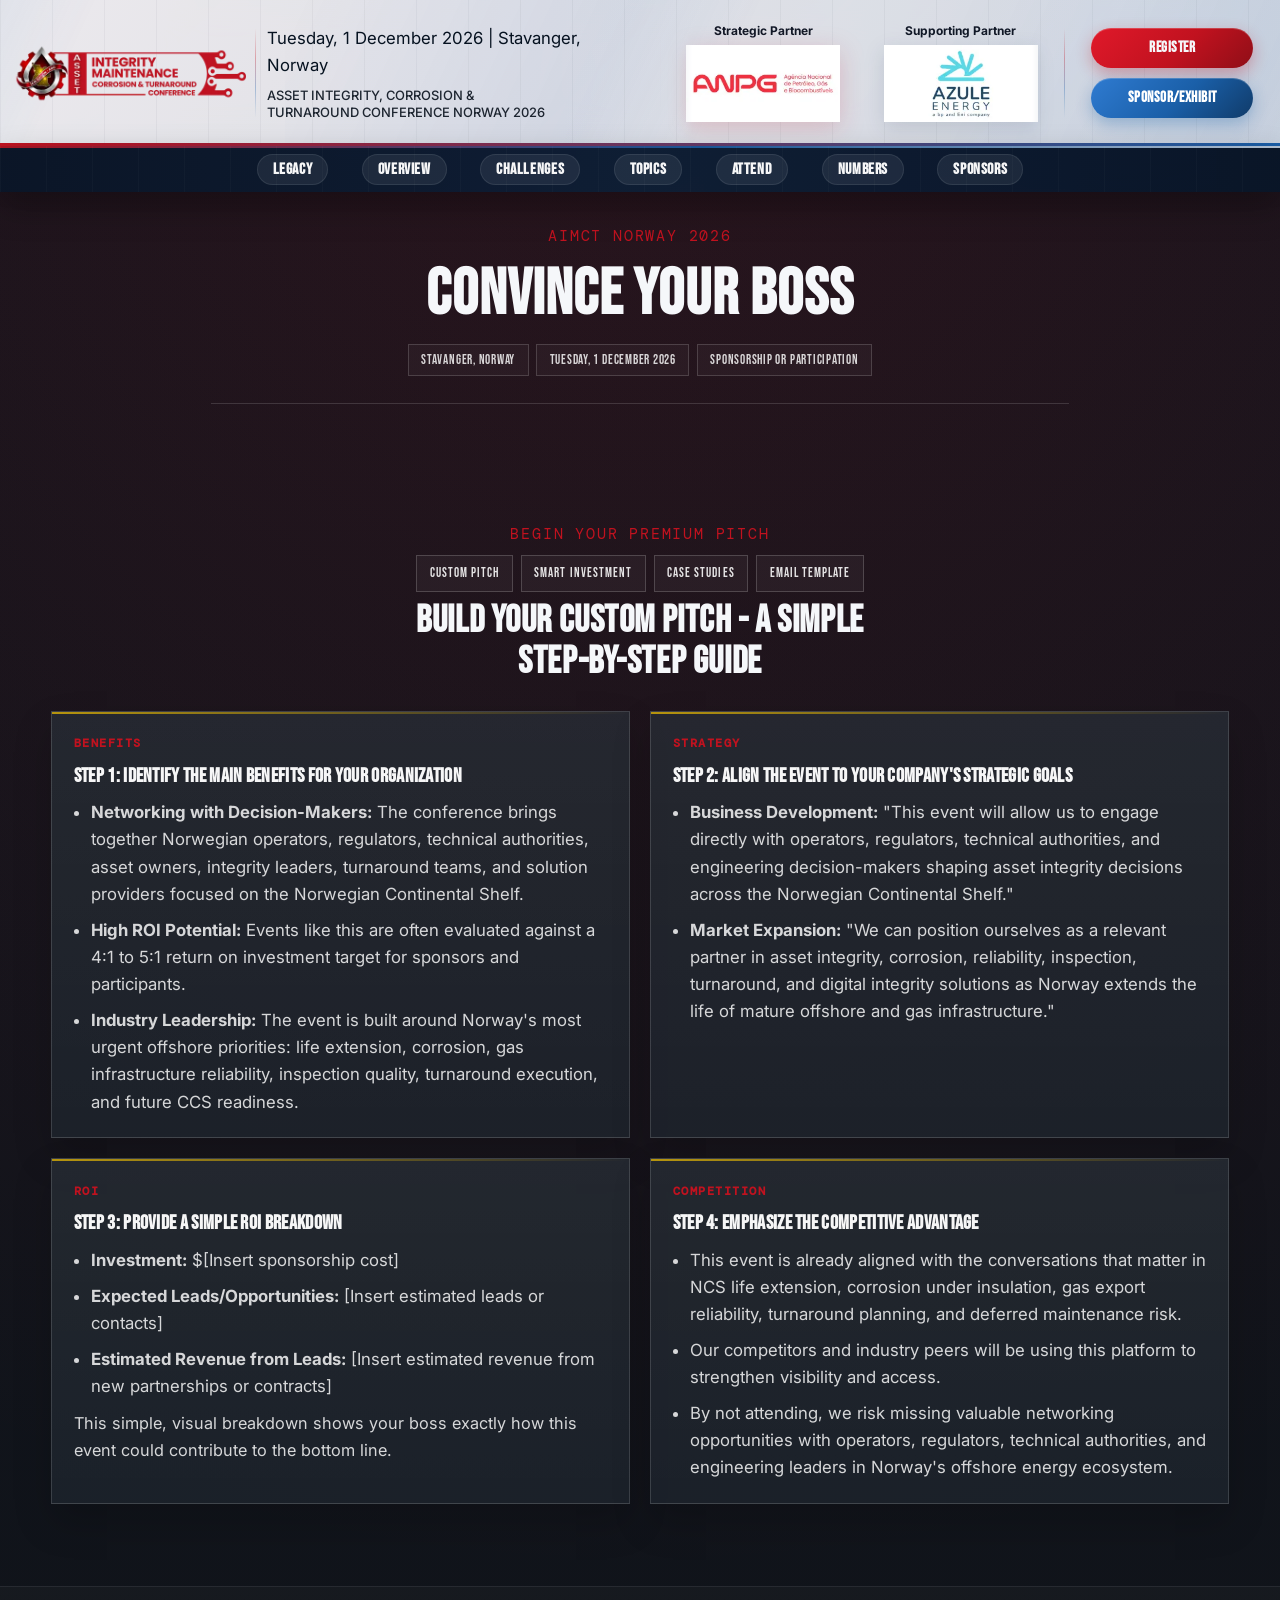
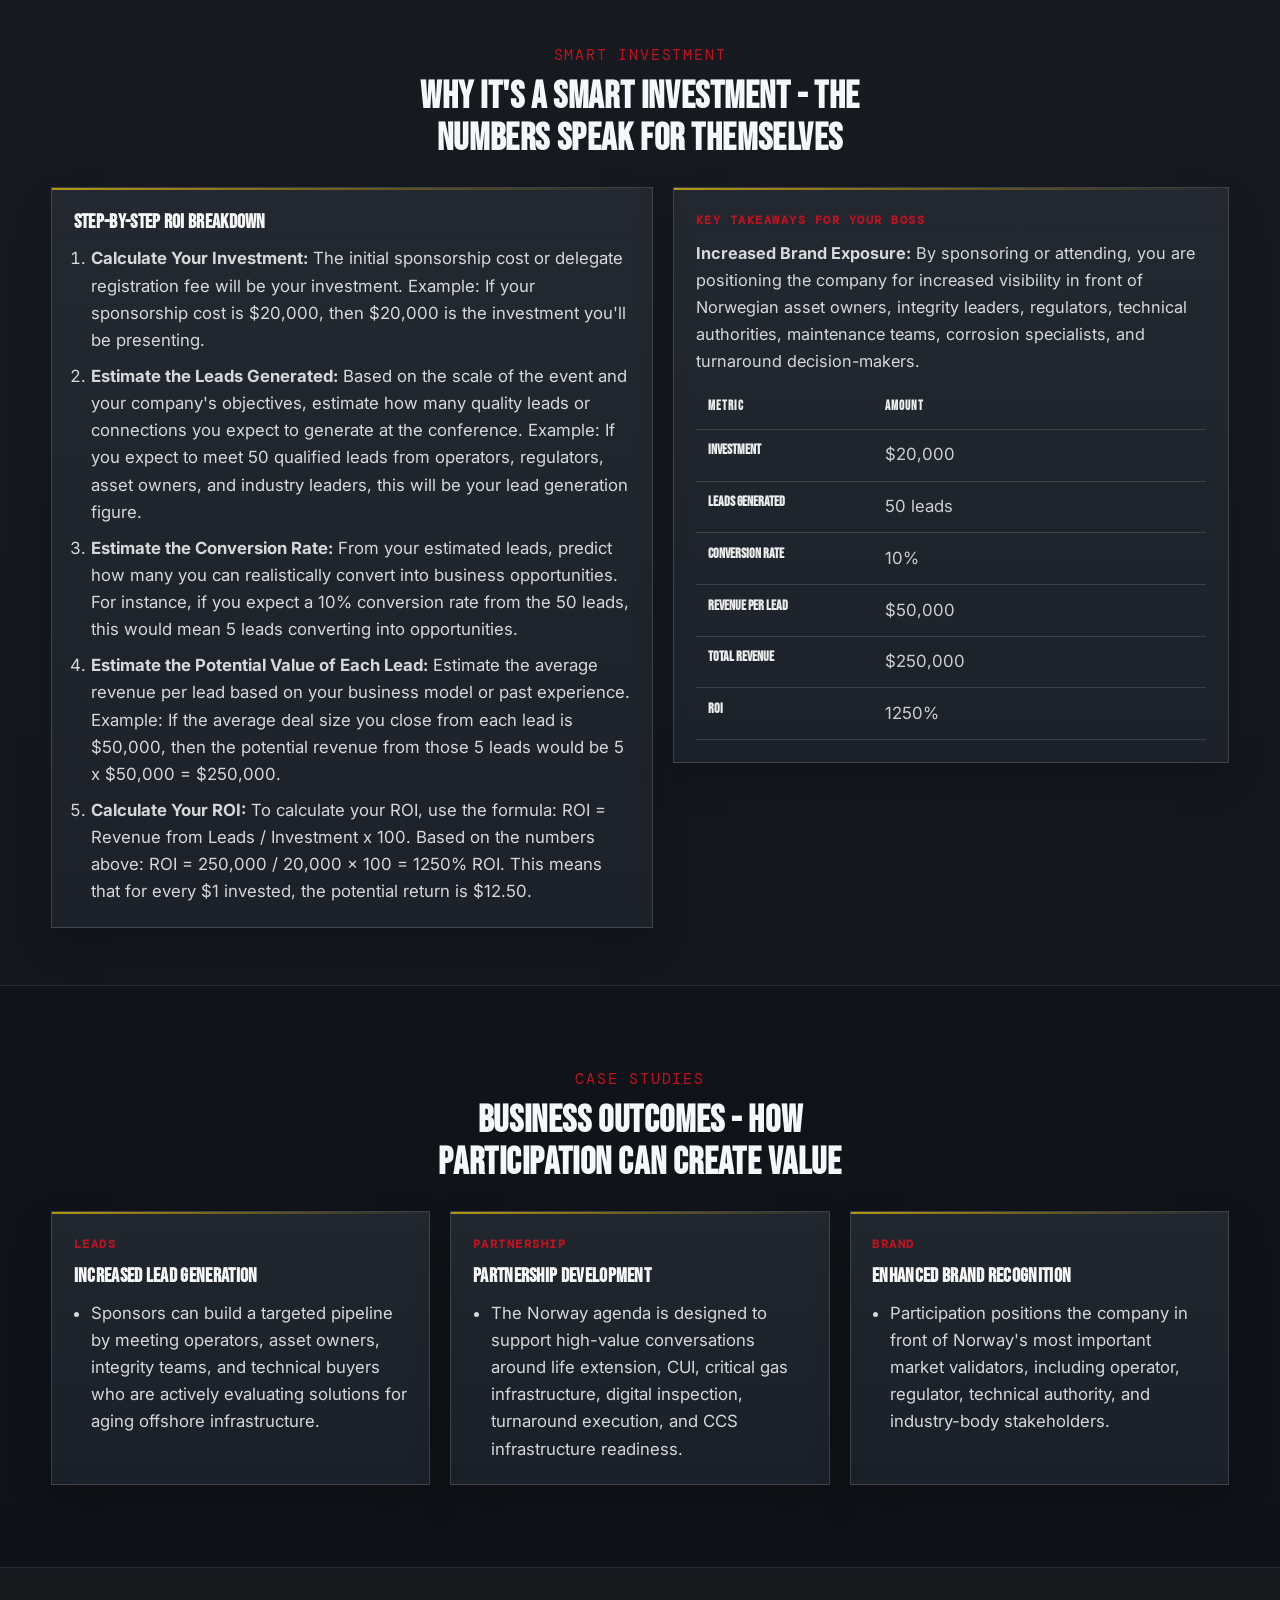
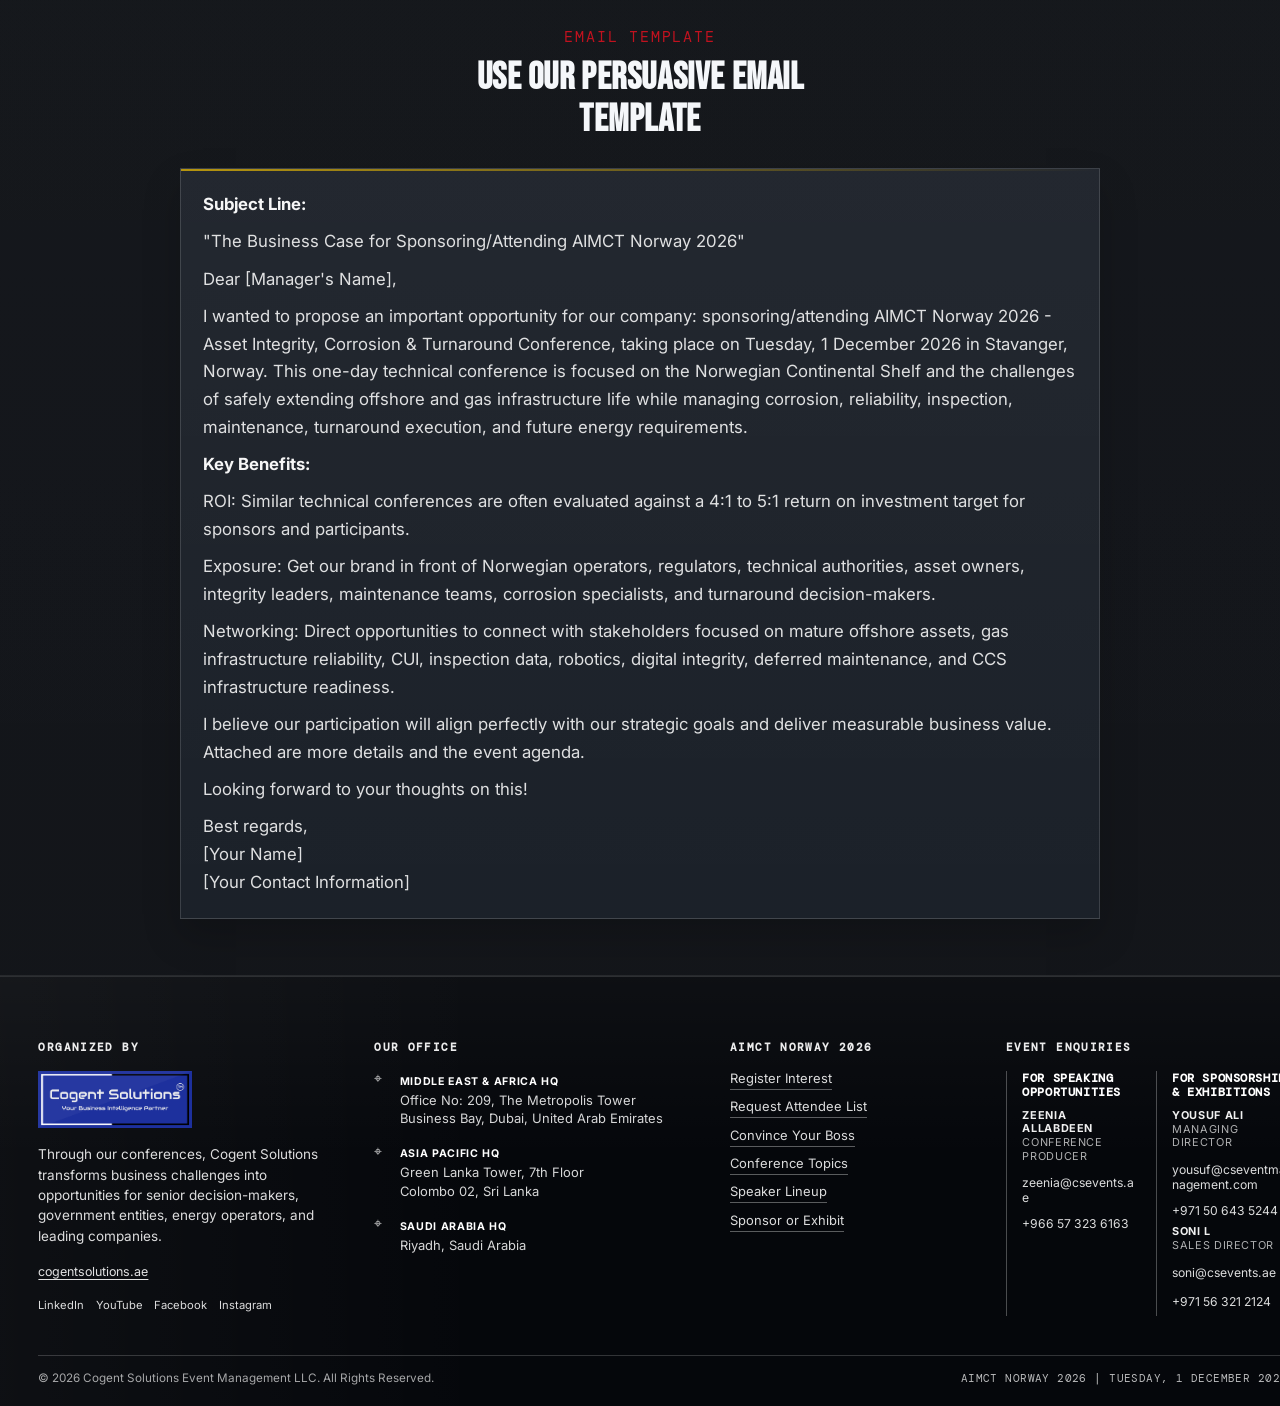
==== commit 69cf6959: "Update the styles, images and other pages" ====
--- a/convince-your-boss/index.html
+++ b/convince-your-boss/index.html
@@ -5,11 +5,11 @@
     <meta name="viewport" content="width=device-width, initial-scale=1.0" />
     <meta
       name="description"
-      content="Build an internal business case for attending, sponsoring, or exhibiting at AIMCT Angola 2026."
+      content="Build an internal business case for attending, sponsoring, or exhibiting at AIMCT Norway 2026."
     />
-    <title>Convince Your Boss | AIMCT Angola 2026</title>
-    <link rel="canonical" href="https://cogentsolutions.ae/events/upcoming-physical-events/aimct-angola/convince-your-boss/" />
-    <link rel="alternate" hreflang="en-AO" href="https://cogentsolutions.ae/events/upcoming-physical-events/aimct-angola/convince-your-boss/" />
+    <title>Convince Your Boss | AIMCT Norway 2026</title>
+    <link rel="canonical" href="https://cogentsolutions.ae/events/upcoming-physical-events/aimct-norway/convince-your-boss/" />
+    <link rel="alternate" hreflang="en-NO" href="https://cogentsolutions.ae/events/upcoming-physical-events/aimct-norway/convince-your-boss/" />
     <link rel="icon" type="image/webp" href="../assets/images/favicon.webp" />
     <link rel="preconnect" href="https://fonts.googleapis.com" />
   <link rel="preconnect" href="https://fonts.gstatic.com" crossorigin />
@@ -23,21 +23,21 @@
   <body class="register-page boss-page">
     <header class="site-nav" data-site-nav>
       <div class="site-nav__top">
-        <a class="site-nav__brand site-nav__top-cell" href="../index.html#hero" aria-label="AIMCT Angola 2026">
-          <img class="site-nav__logo" src="../assets/images/logona-500.webp" srcset="../assets/images/logona-500.webp 500w, ../assets/images/logona-760.webp 760w, ../assets/images/logona.webp 1400w" sizes="(max-width: 640px) 220px, 459px" width="500" height="138" alt="AIMCT Angola 2026" />
+        <a class="site-nav__brand site-nav__top-cell" href="../index.html#hero" aria-label="AIMCT Norway 2026">
+          <img class="site-nav__logo" src="../assets/images/logona-500.webp" srcset="../assets/images/logona-500.webp 500w, ../assets/images/logona-760.webp 760w, ../assets/images/logona.webp 1400w" sizes="(max-width: 640px) 220px, 459px" width="500" height="138" alt="AIMCT Norway 2026" />
         </a>
         <div class="site-nav__event site-nav__top-cell" aria-label="Event details">
-          <p class="site-nav__event-date">Tuesday, 14 July 2026 | Luanda, Angola</p>
-          <p class="site-nav__event-name">Asset Integrity, Maintenance, Corrosion &amp; Turnaround Conference Angola 2026</p>
+          <p class="site-nav__event-date">Tuesday, 1 December 2026 | Stavanger, Norway</p>
+          <p class="site-nav__event-name">Asset Integrity, Corrosion &amp; Turnaround Conference Norway 2026</p>
         </div>
         <div class="site-nav__partners site-nav__top-cell" aria-label="Event partners">
           <figure class="site-nav__partner site-nav__partner--strategic">
             <figcaption>Strategic Partner</figcaption>
-            <img src="../assets/logos/Sponsors/sp-11-260.webp" width="260" height="130" alt="Angolan National Agency For Petroleum, Gas And Biofuels logo" loading="lazy" />
+            <img src="../assets/logos/Sponsors/sp-11-260.webp" width="260" height="130" alt="Strategic partner logo" loading="lazy" />
           </figure>
           <figure class="site-nav__partner">
             <figcaption>Supporting Partner</figcaption>
-            <img src="../assets/logos/Sponsors/sp-06-260.webp" width="260" height="130" alt="Azule Energy supporting partner logo" />
+            <img src="../assets/logos/Sponsors/sp-06-260.webp" width="260" height="130" alt="Supporting partner logo" />
           </figure>
         </div>
         <div class="site-nav__actions site-nav__top-cell" aria-label="Primary actions">
@@ -76,11 +76,11 @@
     <main class="register-main boss-main">
       <section class="boss-hero section" aria-labelledby="boss-hero-title">
         <div class="container boss-hero__inner">
-          <p class="register-card__kicker">AIMCT Angola 2026</p>
+          <p class="register-card__kicker">AIMCT Norway 2026</p>
           <h1 id="boss-hero-title" class="boss-hero__title">Convince Your Boss</h1>
           <div class="boss-hero__meta" aria-label="Event details">
-            <span class="boss-hero__meta-item">Luanda, Angola</span>
-            <span class="boss-hero__meta-item">Tuesday, 14 July 2026</span>
+            <span class="boss-hero__meta-item">Stavanger, Norway</span>
+            <span class="boss-hero__meta-item">Tuesday, 1 December 2026</span>
             <span class="boss-hero__meta-item">Sponsorship or Participation</span>
           </div>
         </div>
@@ -105,17 +105,18 @@
               <h3 class="boss-card__title">Step 1: Identify the Main Benefits for Your Organization</h3>
               <ul class="boss-list">
                 <li>
-                  <strong>Networking with Decision-Makers:</strong> The conference brings together Angolan and global
-                  operators, regional and national regulators, asset owners, FPSO operators, deepwater engineering
-                  leadership teams, and regional and global technical solution providers.
+                  <strong>Networking with Decision-Makers:</strong> The conference brings together Norwegian operators,
+                  regulators, technical authorities, asset owners, integrity leaders, turnaround teams, and solution
+                  providers focused on the Norwegian Continental Shelf.
                 </li>
                 <li>
                   <strong>High ROI Potential:</strong> Events like this are often evaluated against a 4:1 to 5:1
                   return on investment target for sponsors and participants.
                 </li>
                 <li>
-                  <strong>Industry Leadership:</strong> The AIM series has already built credibility across Qatar,
-                  Saudi Arabia, Oman, and Nigeria, giving the Angola edition strong market relevance.
+                  <strong>Industry Leadership:</strong> The event is built around Norway's most urgent offshore
+                  priorities: life extension, corrosion, gas infrastructure reliability, inspection quality,
+                  turnaround execution, and future CCS readiness.
                 </li>
               </ul>
             </article>
@@ -126,13 +127,13 @@
               <ul class="boss-list">
                 <li>
                   <strong>Business Development:</strong> "This event will allow us to engage directly with operators,
-                  regulators, and engineering decision-makers, which is important if we want to strengthen our position
-                  in Angola's asset-heavy industries."
+                  regulators, technical authorities, and engineering decision-makers shaping asset integrity decisions
+                  across the Norwegian Continental Shelf."
                 </li>
                 <li>
                   <strong>Market Expansion:</strong> "We can position ourselves as a relevant partner in asset
-                  integrity, maintenance, corrosion, turnaround, and digital integrity solutions as Angola focuses on
-                  aging deepwater assets and life-extension strategies."
+                  integrity, corrosion, reliability, inspection, turnaround, and digital integrity solutions as Norway
+                  extends the life of mature offshore and gas infrastructure."
                 </li>
               </ul>
             </article>
@@ -156,15 +157,15 @@
               <h3 class="boss-card__title">Step 4: Emphasize the Competitive Advantage</h3>
               <ul class="boss-list">
                 <li>
-                  This event is already aligned with the conversations that matter in asset integrity, maintenance,
-                  corrosion, and turnaround planning.
+                  This event is already aligned with the conversations that matter in NCS life extension, corrosion
+                  under insulation, gas export reliability, turnaround planning, and deferred maintenance risk.
                 </li>
                 <li>
                   Our competitors and industry peers will be using this platform to strengthen visibility and access.
                 </li>
                 <li>
-                  By not attending, we risk missing valuable networking opportunities with operators, regulators, and
-                  engineering leaders in Angola's energy ecosystem.
+                  By not attending, we risk missing valuable networking opportunities with operators, regulators,
+                  technical authorities, and engineering leaders in Norway's offshore energy ecosystem.
                 </li>
               </ul>
             </article>
@@ -216,8 +217,8 @@
               <p class="boss-card__eyebrow">Key Takeaways for Your Boss</p>
               <p class="boss-section__intro">
                 <strong>Increased Brand Exposure:</strong> By sponsoring or attending, you are positioning the company
-                for increased visibility in front of decision-makers in the asset integrity and industrial
-                infrastructure sectors.
+                for increased visibility in front of Norwegian asset owners, integrity leaders, regulators, technical
+                authorities, maintenance teams, corrosion specialists, and turnaround decision-makers.
               </p>
               <div class="boss-roi__table-wrap">
                 <table class="boss-roi__table">
@@ -264,7 +265,7 @@
         <div class="container boss-section__inner">
           <header class="boss-section__head">
             <p class="register-card__kicker">Case Studies</p>
-            <h2 id="boss-advantage-title" class="boss-section__title">Real Case Studies - How Previous Sponsors Benefited</h2>
+            <h2 id="boss-advantage-title" class="boss-section__title">Business Outcomes - How Participation Can Create Value</h2>
           </header>
 
           <div class="boss-grid" id="boss-case-studies">
@@ -273,8 +274,8 @@
               <h3 class="boss-card__title">Increased Lead Generation</h3>
               <ul class="boss-list">
                 <li>
-                  Many sponsors have reported a significant boost in qualified leads, helping them expand their sales
-                  pipeline.
+                  Sponsors can build a targeted pipeline by meeting operators, asset owners, integrity teams, and
+                  technical buyers who are actively evaluating solutions for aging offshore infrastructure.
                 </li>
               </ul>
             </article>
@@ -284,8 +285,9 @@
               <h3 class="boss-card__title">Partnership Development</h3>
               <ul class="boss-list">
                 <li>
-                  Previous sponsors have closed key partnership deals that have led to substantial business growth and
-                  long-term collaborations.
+                  The Norway agenda is designed to support high-value conversations around life extension, CUI,
+                  critical gas infrastructure, digital inspection, turnaround execution, and CCS infrastructure
+                  readiness.
                 </li>
               </ul>
             </article>
@@ -295,8 +297,8 @@
               <h3 class="boss-card__title">Enhanced Brand Recognition</h3>
               <ul class="boss-list">
                 <li>
-                  Our events offer prominent visibility to top-tier decision-makers, helping sponsors elevate their
-                  brand awareness in the industry.
+                  Participation positions the company in front of Norway's most important market validators, including
+                  operator, regulator, technical authority, and industry-body stakeholders.
                 </li>
               </ul>
             </article>
@@ -313,23 +315,29 @@
 
           <article class="boss-mail">
             <p><strong>Subject Line:</strong></p>
-            <p>"The Business Case for Sponsoring/Attending AIMCT Angola 2026"</p>
+            <p>"The Business Case for Sponsoring/Attending AIMCT Norway 2026"</p>
             <p>Dear [Manager's Name],</p>
             <p>
-              I wanted to propose an exciting opportunity for our company: sponsoring/attending AIMCT Angola 2026 -
-              Asset Integrity, Maintenance, Corrosion &amp; Turnaround Conference, happening on Tuesday, 14 July 2026
-              in Luanda, Angola. This conference is set to gather leading professionals and decision-makers in the
-              asset integrity, maintenance, corrosion, turnaround, and industrial infrastructure sector.
+              I wanted to propose an important opportunity for our company: sponsoring/attending AIMCT Norway 2026 -
+              Asset Integrity, Corrosion &amp; Turnaround Conference, taking place on Tuesday, 1 December 2026 in
+              Stavanger, Norway. This one-day technical conference is focused on the Norwegian Continental Shelf and
+              the challenges of safely extending offshore and gas infrastructure life while managing corrosion,
+              reliability, inspection, maintenance, turnaround execution, and future energy requirements.
             </p>
             <p><strong>Key Benefits:</strong></p>
             <p>
-              ROI: Similar events have generated a 4:1 to 5:1 return on investment for sponsors.
+              ROI: Similar technical conferences are often evaluated against a 4:1 to 5:1 return on investment target
+              for sponsors and participants.
             </p>
             <p>
-              Exposure: Get our brand in front of high-level decision-makers in the asset integrity and industrial
-              infrastructure sector.
-            </p>
-            <p>Networking: Exclusive opportunities to meet industry leaders and potential business partners.</p>
+              Exposure: Get our brand in front of Norwegian operators, regulators, technical authorities, asset owners,
+              integrity leaders, maintenance teams, corrosion specialists, and turnaround decision-makers.
+            </p>
+            <p>
+              Networking: Direct opportunities to connect with stakeholders focused on mature offshore assets, gas
+              infrastructure reliability, CUI, inspection data, robotics, digital integrity, deferred maintenance, and
+              CCS infrastructure readiness.
+            </p>
             <p>
               I believe our participation will align perfectly with our strategic goals and deliver measurable business
               value. Attached are more details and the event agenda.
@@ -368,8 +376,8 @@
             </div>
           </section>
 
-          <nav class="site-footer__col site-footer__col--links" aria-label="AIMCT Angola event links">
-            <h2 class="site-footer__eyebrow">AIMCT Angola 2026</h2>
+          <nav class="site-footer__col site-footer__col--links" aria-label="AIMCT Norway event links">
+            <h2 class="site-footer__eyebrow">AIMCT Norway 2026</h2>
             <div class="site-footer__link-grid">
               <a href="../register.html">Register Interest</a>
               <a href="../request-attendees/">Request Attendee List</a>
@@ -392,7 +400,7 @@
 
         <div class="site-footer__bottom">
           <p class="site-footer__legal">© 2026 Cogent Solutions Event Management LLC. All Rights Reserved.</p>
-          <p class="site-footer__event-meta">AIMCT Angola 2026 | Tuesday, 14 July 2026 | Luanda, Angola</p>
+          <p class="site-footer__event-meta">AIMCT Norway 2026 | Tuesday, 1 December 2026 | Stavanger, Norway</p>
         </div>
       </div>
     </footer>
--- a/style.css
+++ b/style.css
@@ -57,7 +57,7 @@
   z-index: 999;
   display: block;
   overflow: hidden;
-  background: #161c26;
+  background: var(--color-deep);
   isolation: isolate;
 }
 
@@ -69,7 +69,9 @@
   height: 100%;
   object-fit: cover;
   object-position: center;
-  filter: grayscale(1);
+  filter: grayscale(0.82) brightness(0.66) contrast(1.16) saturate(0.88);
+  transform: scale(1.03);
+  animation: splash-video-drift 9s ease-in-out infinite;
 }
 
 .splash__overlay {
@@ -81,17 +83,17 @@
   background:
     linear-gradient(
       180deg,
-      rgba(0, 0, 0, 0.28) 0%,
-      rgba(0, 0, 0, 0.58) 58%,
-      rgba(0, 0, 0, 0.82) 100%
+      rgba(10, 22, 40, 0.42) 0%,
+      rgba(10, 22, 40, 0.72) 58%,
+      rgba(10, 22, 40, 0.92) 100%
     ),
     linear-gradient(
-      180deg,
-      rgba(26, 34, 48, 0.5) 0%,
-      rgba(26, 34, 48, 0.66) 56%,
-      rgba(17, 18, 23, 0.88) 100%
+      118deg,
+      rgba(193, 18, 31, 0.22) 0%,
+      rgba(14, 30, 53, 0.62) 42%,
+      rgba(26, 95, 168, 0.24) 100%
     ),
-    radial-gradient(circle at 50% 24%, rgba(255, 255, 255, 0.06) 0%, rgba(255, 255, 255, 0) 58%),
+    radial-gradient(circle at 50% 24%, rgba(245, 247, 250, 0.08) 0%, rgba(245, 247, 250, 0) 58%),
     radial-gradient(circle at 26% 76%, rgba(26, 95, 168, 0.22) 0%, rgba(26, 95, 168, 0) 55%),
     radial-gradient(circle at 78% 22%, rgba(193, 18, 31, 0.16) 0%, rgba(193, 18, 31, 0) 50%);
 }
@@ -99,21 +101,41 @@
 .splash__overlay::before {
   content: "";
   position: absolute;
-  top: -25%;
-  left: -30%;
-  width: 55%;
-  height: 150%;
+  top: -30%;
+  left: -36%;
+  width: 58%;
+  height: 160%;
   background: linear-gradient(
     100deg,
     transparent,
-    rgba(244, 195, 0, 0.07) 45%,
-    rgba(244, 195, 0, 0.15) 50%,
-    rgba(244, 195, 0, 0.07) 55%,
+    rgba(26, 95, 168, 0.06) 42%,
+    rgba(245, 247, 250, 0.16) 50%,
+    rgba(193, 18, 31, 0.08) 58%,
     transparent
   );
   transform: translateX(-20%);
-  animation: splash-overlay-sweep 7s ease-in-out infinite;
+  animation: splash-overlay-sweep 6.5s ease-in-out infinite;
   pointer-events: none;
+}
+
+.splash__overlay::after {
+  content: "";
+  position: absolute;
+  inset: 0;
+  background:
+    repeating-linear-gradient(
+      90deg,
+      rgba(245, 247, 250, 0.04) 0 1px,
+      transparent 1px 58px
+    ),
+    repeating-linear-gradient(
+      0deg,
+      rgba(245, 247, 250, 0.032) 0 1px,
+      transparent 1px 42px
+    );
+  opacity: 0.52;
+  transform: translateY(0);
+  animation: splash-grid-drift 10s linear infinite;
 }
 
 @keyframes splash-overlay-sweep {
@@ -144,6 +166,7 @@
   justify-items: center;
   align-content: center;
   gap: clamp(0.34rem, 0.92vw, 0.72rem);
+  padding: clamp(1.2rem, 3vw, 2rem);
   pointer-events: none;
   opacity: 0;
   transform: translateY(14px);
@@ -163,15 +186,15 @@
 .splash__brand::before {
   top: -16px;
   left: -16px;
-  border-top: 2px solid rgba(244, 195, 0, 0.62);
-  border-left: 2px solid rgba(244, 195, 0, 0.62);
+  border-top: 2px solid rgba(193, 18, 31, 0.76);
+  border-left: 2px solid rgba(26, 95, 168, 0.72);
 }
 
 .splash__brand::after {
   bottom: -16px;
   right: -16px;
-  border-bottom: 2px solid rgba(244, 195, 0, 0.62);
-  border-right: 2px solid rgba(244, 195, 0, 0.62);
+  border-bottom: 2px solid rgba(26, 95, 168, 0.72);
+  border-right: 2px solid rgba(193, 18, 31, 0.76);
 }
 
 @keyframes splash-frame-draw {
@@ -191,7 +214,9 @@
   width: clamp(250px, 34vw, 520px);
   height: auto;
   object-fit: contain;
-  filter: drop-shadow(0 8px 22px rgba(0, 0, 0, 0.46));
+  filter:
+    drop-shadow(0 10px 24px rgba(0, 0, 0, 0.5))
+    drop-shadow(0 0 20px rgba(26, 95, 168, 0.18));
   animation: splash-logo-float 3.2s ease-in-out infinite;
 }
 
@@ -201,25 +226,45 @@
   bottom: max(2rem, env(safe-area-inset-bottom));
   z-index: 2;
   width: clamp(132px, 16vw, 240px);
-  height: 3px;
-  overflow: hidden;
+  height: 4px;
   border-radius: 999px;
-  background: rgba(255, 255, 255, 0.24);
+  background: repeating-linear-gradient(
+    90deg,
+    rgba(245, 247, 250, 0.28) 0px,
+    rgba(245, 247, 250, 0.28) 1px,
+    rgba(245, 247, 250, 0.1) 1px,
+    rgba(245, 247, 250, 0.1) 9px
+  );
   transform: translateX(-50%);
   animation: splash-progress-glow 1.8s ease-in-out infinite;
 }
 
+.splash__progress::after {
+  content: "";
+  position: absolute;
+  top: 50%;
+  left: 0%;
+  z-index: 1;
+  width: 7px;
+  height: 7px;
+  margin-left: -3.5px;
+  border-radius: 50%;
+  background: var(--color-bg);
+  box-shadow: 0 0 8px 2px rgba(26, 95, 168, 0.75), 0 0 14px 4px rgba(193, 18, 31, 0.4);
+  opacity: 0;
+  transform: translateY(-50%);
+  animation: splash-progress-fill-head 2500ms cubic-bezier(0.2, 0.82, 0.2, 1) forwards;
+}
+
 .splash__progress-bar {
   position: relative;
   display: block;
-  width: 100%;
+  width: 0%;
   height: 100%;
   overflow: hidden;
   border-radius: inherit;
-  background: linear-gradient(90deg, #c1121f 0%, #f4c300 50%, #c1121f 100%);
+  background: linear-gradient(90deg, var(--color-primary) 0%, var(--color-accent) 58%, var(--color-bg) 100%);
   background-size: 200% 100%;
-  transform: scaleX(0);
-  transform-origin: left center;
   animation:
     splash-progress-fill 2500ms cubic-bezier(0.2, 0.82, 0.2, 1) forwards,
     splash-progress-flow 1.6s linear infinite;
@@ -242,7 +287,7 @@
   line-height: 1;
   letter-spacing: 0.12em;
   text-transform: uppercase;
-  color: #f4c300;
+  color: var(--color-bg);
   text-align: center;
   animation: splash-kicker-glow 2.4s ease-in-out infinite;
 }
@@ -273,6 +318,16 @@
   }
 }
 
+@keyframes splash-video-drift {
+  0%,
+  100% {
+    transform: scale(1.03) translate3d(0, 0, 0);
+  }
+  50% {
+    transform: scale(1.07) translate3d(-1.2%, 0.8%, 0);
+  }
+}
+
 @keyframes splash-brand-enter {
   from {
     opacity: 0;
@@ -291,27 +346,50 @@
   0%,
   100% {
     transform: translateY(0) scale(1) rotate(0deg);
-    filter: drop-shadow(0 8px 22px rgba(0, 0, 0, 0.46)) drop-shadow(0 0 0 rgba(244, 195, 0, 0));
+    filter: drop-shadow(0 10px 24px rgba(0, 0, 0, 0.5)) drop-shadow(0 0 0 rgba(26, 95, 168, 0));
   }
   50% {
     transform: translateY(-5px) scale(1.015) rotate(0.5deg);
-    filter: drop-shadow(0 14px 26px rgba(0, 0, 0, 0.5)) drop-shadow(0 0 22px rgba(244, 195, 0, 0.35));
+    filter: drop-shadow(0 14px 28px rgba(0, 0, 0, 0.5)) drop-shadow(0 0 24px rgba(26, 95, 168, 0.32));
   }
 }
 
 @keyframes splash-kicker-glow {
   0%,
   100% {
-    text-shadow: 0 0 0 rgba(244, 195, 0, 0);
+    text-shadow: 0 0 0 rgba(26, 95, 168, 0);
   }
   50% {
-    text-shadow: 0 0 18px rgba(244, 195, 0, 0.55);
+    text-shadow: 0 0 18px rgba(26, 95, 168, 0.54);
+  }
+}
+
+@keyframes splash-grid-drift {
+  from {
+    transform: translate3d(0, 0, 0);
+  }
+  to {
+    transform: translate3d(-58px, -42px, 0);
   }
 }
 
 @keyframes splash-progress-fill {
   to {
-    transform: scaleX(1);
+    width: 100%;
+  }
+}
+
+@keyframes splash-progress-fill-head {
+  0% {
+    left: 0%;
+    opacity: 0;
+  }
+  8% {
+    opacity: 1;
+  }
+  100% {
+    left: 97%;
+    opacity: 1;
   }
 }
 
@@ -336,10 +414,10 @@
 @keyframes splash-progress-glow {
   0%,
   100% {
-    box-shadow: 0 0 12px rgba(244, 195, 0, 0.12);
+    box-shadow: 0 0 12px rgba(26, 95, 168, 0.16);
   }
   50% {
-    box-shadow: 0 0 20px rgba(244, 195, 0, 0.32);
+    box-shadow: 0 0 22px rgba(26, 95, 168, 0.34);
   }
 }
 
@@ -418,7 +496,19 @@
   margin-top: 0;
 }
 
+.integrity-moment + .strategic {
+  margin-top: 0;
+}
+
+.matter + .in-room {
+  margin-top: 0;
+}
+
 .global-events + .legacy-highlights {
+  margin-top: 0;
+}
+
+.speaker-showcase + .series-sponsors {
   margin-top: 0;
 }
 
@@ -430,6 +520,24 @@
   padding-top: env(safe-area-inset-top);
   z-index: 90;
   background: transparent;
+  isolation: isolate;
+}
+
+.site-nav::before {
+  content: "";
+  position: absolute;
+  inset: 0 0 auto;
+  z-index: -1;
+  height: 100%;
+  pointer-events: none;
+  background:
+    linear-gradient(110deg, transparent 0%, rgba(245, 247, 250, 0.08) 48%, transparent 64%),
+    radial-gradient(circle at 12% 0%, rgba(193, 18, 31, 0.16), transparent 28%),
+    radial-gradient(circle at 88% 0%, rgba(26, 95, 168, 0.18), transparent 30%);
+  background-size: 62% 100%, auto, auto;
+  background-position: -72% 0, 0 0, 0 0;
+  opacity: 0.88;
+  animation: site-nav-sheen 8s ease-in-out infinite;
 }
 
 .site-nav .container {
@@ -445,11 +553,32 @@
   display: grid;
   grid-template-columns: minmax(210px, 0.78fr) minmax(310px, 1.24fr) minmax(390px, 1.24fr) minmax(180px, 0.66fr);
   align-items: center;
-  background: rgba(255, 255, 255, 0.92);
-  backdrop-filter: blur(18px) saturate(160%);
-  -webkit-backdrop-filter: blur(18px) saturate(160%);
+  overflow: hidden;
+  background:
+    linear-gradient(135deg, rgba(245, 247, 250, 0.94), rgba(232, 239, 248, 0.88)),
+    linear-gradient(90deg, rgba(193, 18, 31, 0.08), rgba(26, 95, 168, 0.1));
+  backdrop-filter: blur(20px) saturate(150%);
+  -webkit-backdrop-filter: blur(20px) saturate(150%);
   color: #061220;
-  box-shadow: 0 12px 30px rgba(7, 19, 38, 0.16);
+  box-shadow: 0 18px 44px rgba(7, 19, 38, 0.22);
+}
+
+.site-nav__top::before {
+  content: "";
+  position: absolute;
+  inset: 0;
+  pointer-events: none;
+  background:
+    repeating-linear-gradient(
+      90deg,
+      rgba(10, 22, 40, 0.055) 0 1px,
+      transparent 1px 52px
+    ),
+    linear-gradient(115deg, transparent 0%, rgba(26, 95, 168, 0.09) 48%, transparent 66%);
+  background-size: auto, 52% 100%;
+  background-position: 0 0, -62% 0;
+  opacity: 0.72;
+  animation: site-nav-top-flow 11s ease-in-out infinite;
 }
 
 .site-nav__top::after {
@@ -459,9 +588,30 @@
   right: 0;
   bottom: 0;
   height: 3px;
-  background: linear-gradient(90deg, var(--color-primary), rgba(244, 195, 0, 0.85), var(--color-accent));
+  background: linear-gradient(90deg, var(--color-primary), var(--color-accent), var(--color-primary));
   background-size: 200% 100%;
   animation: site-nav-ribbon-flow 9s linear infinite;
+}
+
+@keyframes site-nav-sheen {
+  0%,
+  42% {
+    background-position: -72% 0, 0 0, 0 0;
+  }
+  70%,
+  100% {
+    background-position: 168% 0, 0 0, 0 0;
+  }
+}
+
+@keyframes site-nav-top-flow {
+  0%,
+  100% {
+    background-position: 0 0, -62% 0;
+  }
+  50% {
+    background-position: 28px 0, 148% 0;
+  }
 }
 
 @keyframes site-nav-ribbon-flow {
@@ -476,6 +626,7 @@
 
 .site-nav__top-cell {
   position: relative;
+  z-index: 1;
   min-height: clamp(96px, 8vw, 132px);
   padding: clamp(0.82rem, 1.7vw, 1.32rem) clamp(1rem, 2.1vw, 2rem);
 }
@@ -504,8 +655,10 @@
   align-items: center;
   justify-content: center;
   padding: 0 clamp(1rem, 3vw, 2rem);
-  background: var(--color-industry);
-  box-shadow: 0 12px 28px rgba(0, 0, 0, 0.2);
+  overflow: hidden;
+  background:
+    linear-gradient(90deg, rgba(10, 22, 40, 0.98), rgba(14, 30, 53, 0.96), rgba(10, 22, 40, 0.98));
+  box-shadow: 0 14px 34px rgba(0, 0, 0, 0.28);
   transition:
     min-height 320ms ease,
     padding 320ms ease,
@@ -520,9 +673,25 @@
   right: 0;
   top: 0;
   height: 2px;
-  background: linear-gradient(90deg, rgba(244, 195, 0, 0.9), var(--color-accent), var(--color-primary));
+  background: linear-gradient(90deg, var(--color-primary), var(--color-accent), var(--color-bg), var(--color-accent), var(--color-primary));
+  background-size: 220% 100%;
   opacity: 0.85;
+  animation: site-nav-ribbon-flow 10s linear infinite;
   pointer-events: none;
+}
+
+.site-nav__bar::after {
+  content: "";
+  position: absolute;
+  inset: 0;
+  pointer-events: none;
+  background:
+    repeating-linear-gradient(
+      90deg,
+      rgba(245, 247, 250, 0.035) 0 1px,
+      transparent 1px 46px
+    );
+  opacity: 0.6;
 }
 
 .site-nav__bar-actions {
@@ -539,11 +708,12 @@
   margin: 0;
   display: flex;
   height: auto;
-  padding-block: clamp(0.28rem, 0.6vw, 0.46rem);
+  padding: clamp(0.32rem, 0.72vw, 0.56rem);
   align-items: center;
   align-self: center;
   justify-content: center;
   text-decoration: none;
+  transition: transform 240ms ease, filter 240ms ease;
 }
 
 .site-nav__logo {
@@ -561,23 +731,29 @@
   filter: drop-shadow(0 6px 14px rgba(26, 95, 168, 0.28));
 }
 
+.site-nav__brand:hover,
+.site-nav__brand:focus-visible {
+  filter: drop-shadow(0 12px 24px rgba(7, 19, 38, 0.12));
+  transform: translateY(-2px);
+}
+
 .site-nav__event {
   position: relative;
   display: grid;
   align-content: center;
-  gap: 0.34rem;
-  padding-left: 0.9rem;
+  gap: 0.44rem;
+  padding: clamp(0.56rem, 0.9vw, 0.82rem) clamp(0.7rem, 1vw, 1rem);
 }
 
 .site-nav__event::before {
   content: "";
   position: absolute;
-  left: 0;
-  top: 0.08rem;
-  bottom: 0.08rem;
-  width: 3px;
-  border-radius: 2px;
-  background: linear-gradient(180deg, var(--color-primary), var(--color-accent));
+  left: 0.02rem;
+  top: 0.7rem;
+  bottom: 0.7rem;
+  width: 2px;
+  border-radius: 999px;
+  background: linear-gradient(180deg, var(--color-primary), var(--color-accent), transparent);
   animation: site-nav-event-glow 3.6s ease-in-out infinite;
 }
 
@@ -598,7 +774,7 @@
   display: flex;
   align-items: center;
   flex-wrap: wrap;
-  gap: 0.42rem;
+  gap: 0.48rem;
 }
 
 .site-nav__event-date-value {
@@ -637,6 +813,9 @@
   display: inline-flex;
   align-items: center;
   gap: 0.3rem;
+  padding: 0.2rem 0.48rem;
+  border-radius: 999px;
+  background: rgba(26, 95, 168, 0.08);
   font-family: var(--font-body);
   font-size: clamp(0.7rem, 0.16vw + 0.66rem, 0.8rem);
   font-weight: 600;
@@ -666,16 +845,21 @@
   letter-spacing: 0;
   text-transform: uppercase;
   color: #1d2530;
-  animation: site-nav-event-breathe 4.5s ease-in-out infinite;
+  text-wrap: balance;
+  transform-origin: center;
+  will-change: transform, text-shadow;
+  animation: site-nav-event-breathe 3.8s ease-in-out infinite;
 }
 
 @keyframes site-nav-event-breathe {
   0%,
   100% {
     transform: translateY(0);
+    text-shadow: 0 0 0 rgba(26, 95, 168, 0);
   }
   50% {
-    transform: translateY(-1.5px);
+    transform: translateY(-2px) scale(1.01);
+    text-shadow: 0 6px 16px rgba(26, 95, 168, 0.24);
   }
 }
 
@@ -687,6 +871,7 @@
   align-self: stretch;
   overflow: hidden;
   padding-inline: clamp(0.45rem, 0.9vw, 0.75rem);
+  mask-image: linear-gradient(90deg, transparent 0%, #000 8%, #000 92%, transparent 100%);
 }
 
 .site-nav__partners-track {
@@ -709,7 +894,14 @@
   align-content: center;
   justify-items: center;
   gap: 0.42rem;
+  padding: 0.2rem;
   text-align: center;
+  transition: transform 220ms ease, filter 220ms ease;
+}
+
+.site-nav__partner:hover {
+  filter: drop-shadow(0 12px 20px rgba(7, 19, 38, 0.16));
+  transform: translateY(-2px);
 }
 
 .site-nav__partner figcaption {
@@ -723,27 +915,28 @@
 .site-nav__partner img {
   width: clamp(154px, 10vw, 196px);
   height: clamp(78px, 5.25vw, 96px);
-  padding: clamp(0.2rem, 0.38vw, 0.42rem);
-  background: #ffffff;
-  border-radius: 10px;
-  box-shadow: 0 2px 8px rgba(7, 33, 64, 0.1);
+  padding: 0;
+  background: transparent;
+  border-radius: 0;
+  box-shadow: none;
   object-fit: contain;
-  transition: transform 220ms ease, box-shadow 220ms ease;
+  filter: drop-shadow(0 6px 10px rgba(7, 33, 64, 0.12));
+  transition: transform 220ms ease, filter 220ms ease;
 }
 
 .site-nav__partner:hover img {
   transform: translateY(-3px);
-  box-shadow: 0 10px 20px rgba(7, 33, 64, 0.2), 0 0 0 2px rgba(26, 95, 168, 0.28);
+  filter: drop-shadow(0 10px 18px rgba(26, 95, 168, 0.22));
 }
 
 .site-nav__partner--strategic img {
   width: clamp(154px, 10vw, 196px);
   height: clamp(78px, 5.25vw, 96px);
-  box-shadow: 0 2px 8px rgba(7, 33, 64, 0.1), 0 0 0 2px rgba(244, 195, 0, 0.55);
+  filter: drop-shadow(0 6px 12px rgba(193, 18, 31, 0.18));
 }
 
 .site-nav__partner--strategic:hover img {
-  box-shadow: 0 10px 20px rgba(7, 33, 64, 0.22), 0 0 0 2px rgba(244, 195, 0, 0.85);
+  filter: drop-shadow(0 10px 20px rgba(26, 95, 168, 0.24));
 }
 
 .site-nav__partners[data-partner-count="3"] .site-nav__partners-track {
@@ -790,6 +983,12 @@
 
   to {
     transform: translateX(calc(-50% - clamp(0.36rem, 0.68vw, 0.59rem)));
+  }
+}
+
+@media (max-width: 560px) {
+  .hero__title-line {
+    display: inline;
   }
 }
 
@@ -809,6 +1008,8 @@
 }
 
 .site-nav__menu {
+  position: relative;
+  z-index: 1;
   justify-self: center;
   display: flex;
   flex-wrap: wrap;
@@ -836,7 +1037,7 @@
 .site-nav__link:hover,
 .site-nav__link:focus-visible,
 .site-nav__link.is-current {
-  color: var(--color-primary);
+  color: var(--color-bg);
 }
 
 .site-nav__cta {
@@ -992,9 +1193,9 @@
 
 .site-nav__toggle {
   display: none;
-  border: 1px solid rgba(193, 18, 31, 0.3);
+  border: 1px solid rgba(26, 95, 168, 0.34);
   border-radius: 50%;
-  background: rgba(255, 255, 255, 0.65);
+  background: rgba(245, 247, 250, 0.72);
   backdrop-filter: blur(6px);
   box-shadow: 0 4px 10px rgba(7, 33, 64, 0.14);
   width: 2.6rem;
@@ -1014,8 +1215,8 @@
 
 .site-nav__toggle:hover,
 .site-nav__toggle:focus-visible {
-  background: rgba(193, 18, 31, 0.16);
-  border-color: rgba(193, 18, 31, 0.4);
+  background: rgba(26, 95, 168, 0.16);
+  border-color: rgba(26, 95, 168, 0.46);
   transform: scale(1.06);
 }
 
@@ -1046,10 +1247,11 @@
 @media (min-width: 993px) {
   .site-nav__link {
     position: relative;
-    padding: 0.42rem 0.95rem;
+    overflow: hidden;
+    padding: 0.46rem 1rem;
     border-radius: 999px;
-    background: rgba(255, 255, 255, 0.06);
-    box-shadow: inset 0 0 0 1px rgba(255, 255, 255, 0.08);
+    background: rgba(245, 247, 250, 0.07);
+    box-shadow: inset 0 0 0 1px rgba(245, 247, 250, 0.09);
     transition:
       color 220ms ease,
       background-color 240ms ease,
@@ -1063,23 +1265,23 @@
     left: 50%;
     bottom: 0.16rem;
     width: 0;
-    height: 3px;
+    height: 2px;
     border-radius: 2px;
-    background: var(--color-primary);
+    background: linear-gradient(90deg, var(--color-primary), var(--color-accent));
     transform: translateX(-50%);
     transition: width 240ms ease;
   }
 
   .site-nav__link:hover,
   .site-nav__link:focus-visible {
-    background: rgba(193, 18, 31, 0.16);
-    box-shadow: inset 0 0 0 1px rgba(193, 18, 31, 0.32);
-    transform: translateY(-1px);
+    background: linear-gradient(135deg, rgba(193, 18, 31, 0.24), rgba(26, 95, 168, 0.22));
+    box-shadow: inset 0 0 0 1px rgba(245, 247, 250, 0.18), 0 10px 20px rgba(0, 0, 0, 0.18);
+    transform: translateY(-2px);
   }
 
   .site-nav__link.is-current {
-    background: rgba(193, 18, 31, 0.12);
-    box-shadow: inset 0 0 0 1px rgba(193, 18, 31, 0.24);
+    background: linear-gradient(135deg, rgba(193, 18, 31, 0.28), rgba(26, 95, 168, 0.24));
+    box-shadow: inset 0 0 0 1px rgba(245, 247, 250, 0.16);
   }
 
   .site-nav__link:hover::after,
@@ -1114,7 +1316,8 @@
     justify-content: flex-start;
     padding-left: clamp(2rem, 5vw, 4.5rem);
     padding-right: clamp(19rem, 23vw, 25rem);
-    background: #05070b;
+    background:
+      linear-gradient(90deg, rgba(10, 22, 40, 0.98), rgba(14, 30, 53, 0.98), rgba(10, 22, 40, 0.98));
     box-shadow: 0 14px 34px rgba(5, 12, 22, 0.32);
   }
 
@@ -1130,7 +1333,7 @@
   .site-nav.is-compact .site-nav__link:hover,
   .site-nav.is-compact .site-nav__link:focus-visible,
   .site-nav.is-compact .site-nav__link.is-current {
-    color: var(--color-primary);
+    color: var(--color-bg);
   }
 
   .site-nav.is-compact .site-nav__bar-actions {
@@ -1166,6 +1369,7 @@
   object-fit: cover;
   object-position: center 38%;
   z-index: -3;
+  filter: grayscale(0.38) brightness(0.72) contrast(1.12) saturate(0.9);
 }
 
 .hero::before {
@@ -1177,27 +1381,27 @@
   background:
     radial-gradient(
       ellipse 82% 66% at 50% 50%,
-      rgba(17, 18, 23, 0.9) 0%,
-      rgba(17, 18, 23, 0.8) 30%,
-      rgba(17, 18, 23, 0.58) 58%,
-      rgba(17, 18, 23, 0.32) 78%,
-      rgba(17, 18, 23, 0) 100%
+      rgba(10, 22, 40, 0.92) 0%,
+      rgba(10, 22, 40, 0.78) 30%,
+      rgba(10, 22, 40, 0.52) 58%,
+      rgba(10, 22, 40, 0.28) 78%,
+      rgba(10, 22, 40, 0) 100%
     ),
     linear-gradient(
       180deg,
-      rgba(17, 18, 23, 0.98) 0%,
-      rgba(17, 18, 23, 0.74) 16%,
-      rgba(17, 18, 23, 0.24) 42%,
-      rgba(17, 18, 23, 0.2) 60%,
-      rgba(17, 18, 23, 0.78) 84%,
-      rgba(17, 18, 23, 1) 100%
+      rgba(10, 22, 40, 0.98) 0%,
+      rgba(10, 22, 40, 0.76) 16%,
+      rgba(10, 22, 40, 0.26) 42%,
+      rgba(10, 22, 40, 0.24) 60%,
+      rgba(10, 22, 40, 0.82) 84%,
+      rgba(10, 22, 40, 1) 100%
     ),
     linear-gradient(
       90deg,
-      rgba(17, 18, 23, 0.72) 0%,
-      rgba(17, 18, 23, 0.16) 24%,
-      rgba(17, 18, 23, 0.16) 76%,
-      rgba(17, 18, 23, 0.72) 100%
+      rgba(10, 22, 40, 0.78) 0%,
+      rgba(193, 18, 31, 0.16) 24%,
+      rgba(26, 95, 168, 0.16) 76%,
+      rgba(10, 22, 40, 0.78) 100%
     );
 }
 
@@ -1207,11 +1411,16 @@
   inset: 0;
   z-index: -1;
   pointer-events: none;
-  opacity: 0.2;
+  opacity: 0.46;
   background:
-    radial-gradient(circle at 14% 16%, rgba(244, 195, 0, 0.2) 0%, rgba(244, 195, 0, 0) 24%),
-    radial-gradient(circle at 86% 18%, rgba(255, 255, 255, 0.18) 0%, rgba(255, 255, 255, 0) 28%),
-    radial-gradient(circle at 12% 86%, rgba(22, 28, 38, 0.34) 0%, rgba(22, 28, 38, 0) 44%);
+    repeating-linear-gradient(90deg, rgba(245, 247, 250, 0.055) 0 1px, transparent 1px 72px),
+    repeating-linear-gradient(0deg, rgba(245, 247, 250, 0.04) 0 1px, transparent 1px 54px),
+    /* linear-gradient(112deg, transparent 0%, rgba(245, 247, 250, 0.1) 48%, transparent 66%), */
+    radial-gradient(circle at 14% 16%, rgba(193, 18, 31, 0.18) 0%, rgba(193, 18, 31, 0) 24%),
+    radial-gradient(circle at 86% 18%, rgba(26, 95, 168, 0.22) 0%, rgba(26, 95, 168, 0) 28%);
+  background-size: auto, auto, 58% 100%, auto, auto;
+  background-position: 0 0, 0 0, -68% 0, 0 0, 0 0;
+  /* animation: hero-field-scan 10s ease-in-out infinite; */
 }
 
 .hero__content {
@@ -1228,12 +1437,13 @@
 
 .hero__centerpiece {
   min-height: 0;
-  width: min(860px, 100%);
+  width: min(1040px, 100%);
   display: grid;
   align-content: center;
   justify-items: center;
   gap: clamp(1rem, 2vw, 1.8rem);
   margin-inline: auto;
+  animation: hero-copy-enter 860ms cubic-bezier(0.22, 0.78, 0.26, 1) 160ms both;
 }
 
 .hero .container {
@@ -1283,9 +1493,9 @@
 }
 
 .hero__chip--accent {
-  border-color: rgba(244, 195, 0, 0.76);
-  background: rgba(244, 195, 0, 0.18);
-  color: var(--color-accent);
+  border-color: rgba(26, 95, 168, 0.72);
+  background: linear-gradient(135deg, rgba(193, 18, 31, 0.18), rgba(26, 95, 168, 0.2));
+  color: var(--color-bg);
   opacity: 1;
   transform: translateY(-1px);
 }
@@ -1304,6 +1514,7 @@
   justify-items: center;
   text-align: center;
   gap: clamp(0.8rem, 1.6vw, 1.24rem);
+  padding: clamp(0.85rem, 2vw, 1.35rem);
 }
 
 .hero__kicker {
@@ -1325,8 +1536,8 @@
   background: linear-gradient(
     90deg,
     var(--color-accent) 0%,
-    rgba(244, 195, 0, 0.95) 50%,
-    var(--color-accent) 100%
+    var(--color-bg) 48%,
+    var(--color-primary) 100%
   );
   background-size: 240% 100%;
   -webkit-background-clip: text;
@@ -1340,8 +1551,8 @@
   width: clamp(18px, 2.6vw, 30px);
   height: 1px;
   flex: 0 0 auto;
-  background: currentColor;
-  opacity: 0.55;
+  background: linear-gradient(90deg, var(--color-primary), var(--color-accent));
+  opacity: 0.8;
   overflow: hidden;
 }
 
@@ -1378,10 +1589,64 @@
   }
 }
 
+@keyframes hero-field-scan {
+  0%,
+  100% {
+    background-position: 0 0, 0 0, -68% 0, 0 0, 0 0;
+  }
+  50% {
+    background-position: 36px 0, 0 28px, 158% 0, 0 0, 0 0;
+  }
+}
+
+@keyframes hero-copy-enter {
+  from {
+    opacity: 0;
+    transform: translateY(18px) scale(0.985);
+  }
+  to {
+    opacity: 1;
+    transform: translateY(0) scale(1);
+  }
+}
+
+@keyframes hero-title-breathe {
+  0%,
+  100% {
+    text-shadow: 0 16px 34px rgba(0, 0, 0, 0.48), 0 0 18px rgba(26, 95, 168, 0.12);
+  }
+  50% {
+    text-shadow: 0 18px 38px rgba(0, 0, 0, 0.52), 0 0 38px rgba(26, 95, 168, 0.3);
+  }
+}
+
+@keyframes hero-badge-sheen {
+  0%,
+  48% {
+    transform: translateX(-130%);
+  }
+  68%,
+  100% {
+    transform: translateX(130%);
+  }
+}
+
 @media (prefers-reduced-motion: reduce) {
+  .hero__video,
+  .hero::after,
+  .hero__centerpiece,
+  .hero__title,
+  .hero__cta::after,
+  .marquee::before,
+  .marquee__star,
   .hero__kicker-text,
   .hero__kicker-bar::after {
     animation: none;
+  }
+
+  .hero__video,
+  .hero__centerpiece {
+    transform: none;
   }
 
   .supporting-partners__logo,
@@ -1402,6 +1667,7 @@
     transform: none;
   }
 
+  .global-events::before,
   .global-events__head .global-events__kicker,
   .global-events__status.is-upcoming {
     animation: none;
@@ -1444,9 +1710,12 @@
     transform: none;
   }
 
+  .overview::before,
+  .overview::after,
   .overview__kicker,
+  .overview__editorial,
+  .overview__editorial::after,
   .overview__heading::before,
-  .overview__lead::first-letter,
   .overview__highlights li::before {
     animation: none;
   }
@@ -1460,10 +1729,71 @@
     transform: none;
   }
 
+  .overview__highlights li:hover {
+    transform: none;
+  }
+
+  .numbers__card,
+  .numbers__media img {
+    transition: none;
+  }
+
+  .numbers__card:hover,
+  .numbers__card:focus-within,
+  .numbers__card:hover .numbers__media img,
+  .numbers__card:focus-within .numbers__media img {
+    transform: none;
+  }
+
+  .integrity-row {
+    transition: none;
+  }
+
+  .integrity-row:hover,
+  .integrity-row:focus-within,
+  .integrity-row--active {
+    transform: none;
+  }
+
+  .in-room__item {
+    transition: none;
+  }
+
+  .in-room__item:hover,
+  .in-room__item:focus-within {
+    transform: none;
+  }
+
+  .topics__item {
+    transition: none;
+  }
+
+  .topics__item:hover,
+  .topics__item:focus-within {
+    transform: none;
+  }
+
+  .speaker-card,
+  .speaker-card__media img {
+    transition: none;
+  }
+
+  .speaker-card:hover,
+  .speaker-card:focus-visible,
+  .speaker-card:hover .speaker-card__media img,
+  .speaker-card:focus-visible .speaker-card__media img {
+    transform: none;
+  }
+
+  .site-nav::before,
+  .site-nav__top::before,
   .site-nav__top::after,
+  .site-nav__bar::before,
   .site-nav__event::before,
+  .site-nav__event-name,
   .site-nav__event-sep {
     animation: none;
+    transform: none;
   }
 
   .site-nav__logo,
@@ -1486,13 +1816,19 @@
 
 .hero__title {
   margin: 0;
-  max-width: 46ch;
+  max-width: 100%;
   text-align: center;
   font-family: var(--font-display);
-  font-size: clamp(1.78rem, 4.85vw, 4.2rem);
+  font-size: clamp(1.78rem, 4.45vw, 4rem);
   font-weight: 800;
   line-height: 1.02;
   color: var(--color-bg);
+  text-shadow: 0 16px 34px rgba(0, 0, 0, 0.48), 0 0 34px rgba(26, 95, 168, 0.18);
+  animation: hero-title-breathe 6.5s ease-in-out infinite;
+}
+
+.hero__title-line {
+  display: block;
 }
 
 .hero__intro {
@@ -1502,6 +1838,7 @@
   font-size: clamp(0.92rem, 0.22vw + 0.88rem, 1.04rem);
   line-height: 1.66;
   color: rgba(255, 255, 255, 0.9);
+  text-shadow: 0 12px 28px rgba(0, 0, 0, 0.36);
 }
 
 .hero__actions {
@@ -1536,9 +1873,22 @@
 }
 
 .hero__cta {
-  border: 1px solid rgba(193, 18, 31, 0.82);
-  background: rgba(193, 18, 31, 0.96);
+  position: relative;
+  overflow: hidden;
+  border: 1px solid rgba(245, 247, 250, 0.18);
+  border-radius: 999px;
+  background: linear-gradient(135deg, rgba(193, 18, 31, 0.92), rgba(26, 95, 168, 0.72));
   color: var(--color-bg);
+  box-shadow: 0 16px 34px rgba(0, 0, 0, 0.28), inset 0 1px 0 rgba(245, 247, 250, 0.18);
+}
+
+.hero__cta::after {
+  content: "";
+  position: absolute;
+  inset: 0;
+  background: linear-gradient(115deg, transparent 28%, rgba(245, 247, 250, 0.28) 48%, transparent 66%);
+  transform: translateX(-130%);
+  animation: hero-badge-sheen 5.4s ease-in-out infinite;
 }
 
 .hero__link {
@@ -1548,17 +1898,40 @@
 
 .hero__cta:hover,
 .hero__cta:focus-visible {
-  background: rgba(193, 18, 31, 0.88);
-  border-color: rgba(193, 18, 31, 0.72);
+  background: linear-gradient(135deg, rgba(193, 18, 31, 1), rgba(26, 95, 168, 0.82));
+  border-color: rgba(245, 247, 250, 0.3);
 }
 
 .hero__cta--static {
+  min-height: auto;
+  border-color: rgba(245, 247, 250, 0.18);
+  background:
+    linear-gradient(90deg, rgba(26, 95, 168, 0.22), rgba(245, 247, 250, 0.045) 44%, rgba(245, 247, 250, 0.035)),
+    rgba(8, 13, 20, 0.72);
+  box-shadow: inset 0 1px 0 rgba(245, 247, 250, 0.1), 0 12px 28px rgba(0, 0, 0, 0.24);
+  color: rgba(245, 247, 250, 0.9);
   cursor: default;
 }
 
+.hero__cta--static::before {
+  content: "";
+  width: 0.42rem;
+  height: 0.42rem;
+  margin-right: 0.58rem;
+  border-radius: 999px;
+  background: var(--color-accent);
+  box-shadow: 0 0 0 3px rgba(26, 95, 168, 0.18);
+}
+
+.hero__cta--static::after {
+  content: none;
+}
+
 .hero__cta--static:hover {
-  background: rgba(193, 18, 31, 0.96);
-  border-color: rgba(193, 18, 31, 0.82);
+  background:
+    linear-gradient(90deg, rgba(26, 95, 168, 0.22), rgba(245, 247, 250, 0.045) 44%, rgba(245, 247, 250, 0.035)),
+    rgba(8, 13, 20, 0.72);
+  border-color: rgba(245, 247, 250, 0.18);
 }
 
 .hero__link:hover,
@@ -1574,9 +1947,41 @@
   margin-top: clamp(1.1rem, 2.8vw, 2.2rem);
   margin-bottom: 0;
   padding-block: clamp(0.7rem, 1.8vw, 1.35rem);
-  border-top: 1px solid rgba(255, 255, 255, 0.22);
-  border-bottom: 1px solid rgba(255, 255, 255, 0.22);
+  border-top: 1px solid rgba(245, 247, 250, 0.16);
+  border-bottom: 1px solid rgba(245, 247, 250, 0.16);
   background: var(--color-industry);
+  isolation: isolate;
+}
+
+.marquee::before,
+.marquee::after {
+  content: "";
+  position: absolute;
+  inset: 0;
+  pointer-events: none;
+}
+
+.marquee::before {
+  z-index: -1;
+  background:
+    repeating-linear-gradient(
+      90deg,
+      rgba(245, 247, 250, 0.035) 0 1px,
+      transparent 1px 64px
+    ),
+    linear-gradient(115deg, transparent 0%, rgba(245, 247, 250, 0.06) 46%, transparent 64%);
+  background-size: auto, 48% 100%;
+  background-position: 0 0, -62% 0;
+  opacity: 0.76;
+  animation: marquee-field-scan 9s ease-in-out infinite;
+}
+
+.marquee::after {
+  z-index: 0;
+  background:
+    linear-gradient(90deg, rgba(193, 18, 31, 0.08), transparent 24%, transparent 76%, rgba(26, 95, 168, 0.08));
+  mix-blend-mode: screen;
+  opacity: 0.48;
 }
 
 .splash .marquee.splash__marquee {
@@ -1598,9 +2003,11 @@
 }
 
 .marquee__rail {
+  position: relative;
+  z-index: 1;
   display: flex;
   width: max-content;
-  animation: marquee-scroll 60s linear infinite;
+  animation: marquee-scroll 52s linear infinite;
   will-change: transform;
 }
 
@@ -1623,14 +2030,14 @@
   letter-spacing: 0.04em;
   text-transform: uppercase;
   color: transparent;
-  -webkit-text-stroke: 1px rgba(255, 255, 255, 0.84);
-  text-shadow: 0 0 26px rgba(255, 255, 255, 0.08);
+  -webkit-text-stroke: 1px rgba(245, 247, 250, 0.76);
+  text-shadow: 0 0 22px rgba(245, 247, 250, 0.08);
 }
 
 .marquee__line .marquee__accent {
   color: var(--color-accent);
   -webkit-text-stroke: 0;
-  text-shadow: 0 0 24px rgba(244, 195, 0, 0.25);
+  text-shadow: 0 0 24px rgba(26, 95, 168, 0.25);
 }
 
 .marquee__star {
@@ -1639,6 +2046,9 @@
   flex: 0 0 auto;
   object-fit: contain;
   display: block;
+  filter: drop-shadow(0 0 14px rgba(245, 247, 250, 0.16));
+  opacity: 0.72;
+  animation: marquee-star-pulse 5.5s ease-in-out infinite;
 }
 
 @keyframes marquee-scroll {
@@ -1654,7 +2064,25 @@
 
 #strategic-partner-title {
   position: relative;
+  width: 100%;
+  max-width: none;
+  margin-inline: auto;
+  text-align: center;
   transition: color 280ms ease;
+}
+
+.strategic-slide_div {
+  display: flex;
+  justify-content: center;
+  width: 100%;
+  margin: clamp(2.1rem, 4.4vw, 3.6rem) auto clamp(0.9rem, 1.8vw, 1.35rem);
+  padding-inline: var(--gutter);
+  text-align: center;
+}
+
+.strategic-slide_div + .supporting-partners__logos {
+  margin-top: 0;
+  margin-bottom: clamp(2.2rem, 4.6vw, 3.8rem);
 }
 
 #strategic-partner-title::after {
@@ -1670,7 +2098,7 @@
 }
 
 #strategic-partner-title:hover {
-  color: rgba(244, 195, 0, 0.95);
+  color: var(--color-bg);
 }
 
 #strategic-partner-title:hover::after {
@@ -1680,7 +2108,35 @@
 .supporting-partners {
   position: relative;
   overflow: hidden;
-  background: var(--color-deep);
+  background: #0f1115;
+}
+
+#series-supporting-partners {
+  position: relative;
+  background: linear-gradient(180deg, var(--color-deep) 0%, rgba(10, 22, 40, 1) 48%, rgba(10, 22, 40, 0.98) 100%);
+}
+
+#series-supporting-partners::after {
+  content: "";
+  position: absolute;
+  left: 0;
+  right: 0;
+  bottom: -1px;
+  height: clamp(5rem, 10vw, 9rem);
+  pointer-events: none;
+  background: linear-gradient(180deg, rgba(10, 22, 40, 0), rgba(10, 22, 40, 0.98));
+  z-index: 0;
+}
+
+#series-supporting-partners + .global-events {
+  margin-top: -1px;
+}
+
+#series-supporting-partners .supporting-partners__logos {
+  border-top: 0;
+  border-bottom: 0;
+  position: relative;
+  z-index: 1;
 }
 
 .supporting-partners::before {
@@ -1688,14 +2144,14 @@
 }
 
 .supporting-partners.section {
-  padding-block: clamp(1.75rem, 3.6vw, 2.9rem);
+  padding-block: clamp(2rem, 4vw, 3.2rem);
 }
 
 .supporting-partners__inner {
   position: relative;
   z-index: 1;
   display: grid;
-  gap: clamp(1rem, 2.1vw, 1.6rem);
+  gap: clamp(1.08rem, 2.2vw, 1.75rem);
 }
 
 .supporting-partners__head {
@@ -1707,29 +2163,36 @@
 
 .supporting-partners__kicker {
   margin: 0;
+  width: fit-content;
+  padding: 0.38rem 0.74rem;
+  border-radius: 999px;
   font-family: var(--font-kicker);
   font-size: clamp(0.9rem, 0.22vw + 0.86rem, 1.02rem);
   font-weight: 700;
   line-height: 1;
   letter-spacing: 0.12em;
   text-transform: uppercase;
-  color: #ff6f79;
+  color: rgba(245, 247, 250, 0.94);
+  background: rgba(245, 247, 250, 0.06);
+  box-shadow: inset 0 0 0 1px rgba(245, 247, 250, 0.12);
 }
 
 .supporting-partners__title {
   margin: 0 auto;
-  max-width: 30ch;
+  max-width: 31ch;
   font-size: clamp(1.5rem, 3.1vw, 2.35rem);
   line-height: 1.12;
   color: var(--color-bg);
+  text-shadow: 0 14px 30px rgba(0, 0, 0, 0.34);
 }
 
 .supporting-partners__logos {
   width: min(100%, 1200px);
   margin-inline: auto;
-  padding-block: clamp(0.9rem, 1.9vw, 1.3rem);
-  border-top: 1px solid rgba(255, 255, 255, 0.24);
-  border-bottom: 1px solid rgba(255, 255, 255, 0.2);
+  padding: clamp(0.86rem, 1.8vw, 1.28rem);
+  border: 1px solid rgba(245, 247, 250, 0.1);
+  border-radius: 16px;
+  background: rgba(245, 247, 250, 0.035);
   --supporting-logo-gap: clamp(0.6rem, 1.2vw, 0.95rem);
   display: grid;
   gap: var(--supporting-logo-gap);
@@ -1748,38 +2211,29 @@
   flex: 0 1 clamp(136px, 16vw, 218px);
   width: clamp(136px, 16vw, 218px);
   height: clamp(80px, 9.2vw, 126px);
-  border: 1px solid rgba(255, 255, 255, 0.2);
+  border: 1px solid rgba(245, 247, 250, 0.13);
+  border-radius: 12px;
   background: #ffffff;
-  box-shadow: 0 14px 30px rgba(26, 34, 48, 0.32);
+  box-shadow: 0 12px 28px rgba(0, 0, 0, 0.22);
   padding: clamp(0.42rem, 0.9vw, 0.66rem);
   display: grid;
   place-items: center;
   overflow: hidden;
-  transition: transform 320ms ease, box-shadow 320ms ease, border-color 320ms ease;
+  transition:
+    transform 260ms ease,
+    box-shadow 240ms ease,
+    border-color 220ms ease;
 }
 
 .supporting-partners__logo::after {
-  content: "";
-  position: absolute;
-  inset: 0;
-  background: linear-gradient(115deg, transparent 38%, rgba(255, 255, 255, 0.55) 50%, transparent 62%);
-  transform: translateX(-120%);
-  opacity: 0;
-  transition: transform 650ms ease, opacity 650ms ease;
-  pointer-events: none;
+  content: none;
 }
 
 .supporting-partners__logo:hover,
 .supporting-partners__logo:focus-within {
-  transform: translateY(-6px) scale(1.035);
-  border-color: rgba(244, 195, 0, 0.65);
-  box-shadow: 0 18px 34px rgba(0, 0, 0, 0.38), 0 0 0 1px rgba(244, 195, 0, 0.25);
-}
-
-.supporting-partners__logo:hover::after,
-.supporting-partners__logo:focus-within::after {
-  opacity: 1;
-  transform: translateX(120%);
+  transform: translateY(-4px);
+  border-color: rgba(245, 247, 250, 0.28);
+  box-shadow: 0 16px 34px rgba(0, 0, 0, 0.3);
 }
 
 .supporting-partners__logo img {
@@ -1787,12 +2241,13 @@
   height: 82%;
   object-fit: contain;
   object-position: center;
-  transition: transform 320ms ease;
+  transition: transform 320ms ease, filter 260ms ease;
 }
 
 .supporting-partners__logo:hover img,
 .supporting-partners__logo:focus-within img {
-  transform: scale(1.05);
+  transform: scale(1.035);
+  filter: contrast(1.04);
 }
 
 .supporting-partners__row--featured .supporting-partners__logo {
@@ -1809,7 +2264,44 @@
 .global-events {
   position: relative;
   overflow: hidden;
-  background: #161c26;
+  isolation: isolate;
+  background:
+    linear-gradient(180deg, rgba(10, 22, 40, 0.98) 0%, rgba(10, 22, 40, 0.98) 8%, rgba(14, 30, 53, 0.96) 72%, #161c26 100%),
+    var(--color-deep);
+}
+
+.global-events::before,
+.global-events::after {
+  content: "";
+  position: absolute;
+  inset: 0;
+  pointer-events: none;
+}
+
+.global-events::before {
+  z-index: -2;
+  background:
+    repeating-linear-gradient(
+      90deg,
+      rgba(245, 247, 250, 0.035) 0 1px,
+      transparent 1px 72px
+    ),
+    linear-gradient(115deg, transparent 0%, rgba(245, 247, 250, 0.055) 48%, transparent 66%);
+  background-size: auto, 46% 100%;
+  background-position: 0 0, -58% 0;
+  opacity: 0.76;
+  mask-image: linear-gradient(180deg, transparent 0, #000 clamp(5rem, 10vw, 9rem));
+  animation: global-events-field-scan 12s ease-in-out infinite;
+}
+
+.global-events::after {
+  z-index: -1;
+  background:
+    linear-gradient(180deg, transparent 0%, transparent 68%, #161c26 100%),
+    radial-gradient(circle at 14% 22%, rgba(193, 18, 31, 0.14), transparent 30%),
+    radial-gradient(circle at 86% 18%, rgba(26, 95, 168, 0.16), transparent 32%);
+  opacity: 0.86;
+  mask-image: linear-gradient(180deg, transparent 0, #000 clamp(4.5rem, 9vw, 8rem));
 }
 
 .global-events.section {
@@ -1817,6 +2309,8 @@
 }
 
 .global-events__inner {
+  position: relative;
+  z-index: 1;
   display: grid;
   gap: clamp(1rem, 2.2vw, 1.75rem);
 }
@@ -1840,17 +2334,12 @@
 
 .global-events__head .global-events__kicker {
   display: inline-block;
-  background: linear-gradient(
-    90deg,
-    var(--color-accent) 0%,
-    rgba(244, 195, 0, 0.95) 50%,
-    var(--color-accent) 100%
-  );
-  background-size: 240% 100%;
-  -webkit-background-clip: text;
-  background-clip: text;
-  color: transparent;
-  animation: hero-kicker-shimmer 5.5s linear infinite;
+  padding: 0.36rem 0.7rem;
+  border-radius: 999px;
+  background: rgba(26, 95, 168, 0.12);
+  color: var(--color-bg);
+  box-shadow: inset 0 0 0 1px rgba(245, 247, 250, 0.12);
+  animation: global-events-kicker-glow 4.8s ease-in-out infinite;
 }
 
 .global-events__title {
@@ -1861,6 +2350,7 @@
   letter-spacing: 0.01em;
   line-height: 1.08;
   color: var(--color-bg);
+  text-shadow: 0 16px 32px rgba(0, 0, 0, 0.32);
 }
 
 .global-events__controls {
@@ -1881,8 +2371,9 @@
 .global-events__chevron {
   width: 2.08rem;
   height: 2.08rem;
-  border: 1px solid rgba(255, 255, 255, 0.32);
-  background: rgba(28, 36, 49, 0.9);
+  border: 1px solid rgba(245, 247, 250, 0.22);
+  border-radius: 999px;
+  background: rgba(10, 22, 40, 0.88);
   color: rgba(255, 255, 255, 0.92);
   padding: 0;
   display: grid;
@@ -1909,11 +2400,11 @@
 
 .global-events__chevron:hover,
 .global-events__chevron:focus-visible {
-  border-color: rgba(244, 195, 0, 0.76);
-  background: rgba(244, 195, 0, 0.16);
-  color: rgba(244, 195, 0, 0.98);
+  border-color: rgba(26, 95, 168, 0.62);
+  background: linear-gradient(135deg, rgba(193, 18, 31, 0.28), rgba(26, 95, 168, 0.28));
+  color: var(--color-bg);
   transform: translateY(-1px) scale(1.08);
-  box-shadow: 0 12px 22px rgba(0, 0, 0, 0.4);
+  box-shadow: 0 12px 22px rgba(0, 0, 0, 0.4), 0 0 22px rgba(26, 95, 168, 0.18);
 }
 
 .global-events__chevron:active {
@@ -1944,10 +2435,12 @@
 .global-events__stage {
   position: relative;
   overflow: hidden;
-  border-top: 1px solid rgba(255, 255, 255, 0.24);
-  border-bottom: 1px solid rgba(255, 255, 255, 0.2);
+  border-top: 1px solid rgba(245, 247, 250, 0.14);
+  border-bottom: 0;
   padding-block: clamp(0.95rem, 2vw, 1.5rem) clamp(0.85rem, 1.8vw, 1.3rem);
   padding-inline: clamp(2.8rem, 4.8vw, 4rem);
+  background: rgba(245, 247, 250, 0.035);
+  box-shadow: inset 0 1px 0 rgba(245, 247, 250, 0.06);
 }
 
 .global-events__cards {
@@ -1962,20 +2455,22 @@
   display: block;
   position: relative;
   min-width: 0;
-  height: clamp(330px, 31vw, 402px);
-  padding-inline: clamp(0.65rem, 1.2vw, 1rem);
+  height: clamp(378px, 33vw, 440px);
+  padding: clamp(0.9rem, 1.35vw, 1.18rem);
   overflow: hidden;
   color: inherit;
   text-decoration: none;
-  border-radius: 14px;
+  border-radius: 18px;
+  background: linear-gradient(180deg, rgba(245, 247, 250, 0.055), rgba(245, 247, 250, 0.02));
+  box-shadow: inset 0 0 0 1px rgba(245, 247, 250, 0.07);
   transition: transform 360ms ease, background-color 360ms ease, box-shadow 360ms ease;
 }
 
 .global-events__card:hover,
 .global-events__card:focus-visible {
   transform: translateY(-6px);
-  background: rgba(255, 255, 255, 0.045);
-  box-shadow: 0 20px 38px rgba(0, 0, 0, 0.42);
+  background: linear-gradient(180deg, rgba(245, 247, 250, 0.08), rgba(26, 95, 168, 0.06));
+  box-shadow: inset 0 0 0 1px rgba(26, 95, 168, 0.18), 0 20px 38px rgba(0, 0, 0, 0.42);
 }
 
 .global-events__card + .global-events__card::before {
@@ -1985,15 +2480,15 @@
   top: 0;
   bottom: 0;
   width: 1px;
-  background: rgba(255, 255, 255, 0.2);
+  background: linear-gradient(180deg, transparent, rgba(245, 247, 250, 0.2), transparent);
 }
 
 .global-events__flow {
   display: grid;
-  grid-template-rows: auto auto minmax(0, 1fr) auto;
+  grid-template-rows: auto auto auto 1fr auto;
   align-content: start;
   height: 100%;
-  gap: clamp(0.6rem, 1.2vw, 0.95rem);
+  gap: clamp(0.62rem, 1vw, 0.9rem);
   position: relative;
   transform: translateX(0);
   will-change: transform;
@@ -2001,13 +2496,14 @@
 
 .global-events__status {
   position: absolute;
-  top: 0;
+  top: 0.05rem;
   right: 0;
   min-width: 5.3rem;
   height: 1.45rem;
   padding: 0 0.52rem;
-  border: 1px solid rgba(255, 255, 255, 0.34);
-  background: rgba(17, 18, 23, 0.72);
+  border: 1px solid rgba(245, 247, 250, 0.24);
+  border-radius: 999px;
+  background: rgba(10, 22, 40, 0.72);
   display: inline-flex;
   align-items: center;
   justify-content: center;
@@ -2020,9 +2516,9 @@
 }
 
 .global-events__status.is-upcoming {
-  border-color: rgba(244, 195, 0, 0.8);
-  background: rgba(244, 195, 0, 0.18);
-  color: rgba(244, 195, 0, 0.98);
+  border-color: rgba(26, 95, 168, 0.68);
+  background: rgba(26, 95, 168, 0.18);
+  color: var(--color-bg);
   animation: global-events-status-pulse 2.6s ease-in-out infinite;
 }
 
@@ -2034,13 +2530,13 @@
 
 .global-events__name {
   margin: 0;
-  padding-right: clamp(5.6rem, 7.6vw, 6.4rem);
+  padding-right: clamp(5.85rem, 7.6vw, 6.7rem);
   font-family: var(--font-display);
   font-size: clamp(0.95rem, 0.24vw + 0.92rem, 1.08rem);
   font-weight: 700;
-  line-height: 1.25;
-  height: calc(1.25em * 2);
-  min-height: calc(1.25em * 2);
+  line-height: 1.22;
+  height: calc(1.22em * 2);
+  min-height: calc(1.22em * 2);
   letter-spacing: 0.04em;
   text-transform: uppercase;
   color: rgba(255, 255, 255, 0.94);
@@ -2052,11 +2548,12 @@
 
 .global-events__media {
   width: 100%;
-  height: clamp(156px, 14.6vw, 208px);
-  min-height: clamp(156px, 14.6vw, 208px);
-  border: 1px solid rgba(255, 255, 255, 0.26);
+  height: clamp(164px, 14.3vw, 206px);
+  min-height: clamp(164px, 14.3vw, 206px);
+  border: 1px solid rgba(245, 247, 250, 0.18);
+  border-radius: 16px;
   background: #ffffff;
-  padding: clamp(0.08rem, 0.2vw, 0.2rem);
+  padding: clamp(0.35rem, 0.7vw, 0.65rem);
   display: flex;
   align-items: center;
   justify-content: center;
@@ -2066,14 +2563,14 @@
 
 .global-events__card:hover .global-events__media,
 .global-events__card:focus-visible .global-events__media {
-  border-color: rgba(244, 195, 0, 0.55);
+  border-color: rgba(26, 95, 168, 0.42);
 }
 
 .global-events__cover {
-  width: 122%;
-  height: 122%;
-  max-width: none;
-  max-height: none;
+  width: 100%;
+  height: 100%;
+  max-width: 100%;
+  max-height: 100%;
   object-fit: contain;
   object-position: center;
   will-change: transform;
@@ -2087,20 +2584,21 @@
 
 .global-events__desc {
   margin: 0;
-  max-width: 38ch;
+  max-width: 42ch;
   font-size: clamp(0.84rem, 0.2vw + 0.8rem, 0.95rem);
   line-height: 1.5;
   color: rgba(255, 255, 255, 0.86);
   overflow: hidden;
   display: -webkit-box;
-  -webkit-line-clamp: 3;
+  -webkit-line-clamp: 2;
   -webkit-box-orient: vertical;
+  min-height: calc(1.5em * 2);
 }
 
 .global-events__meta {
-  margin-top: clamp(0.2rem, 0.5vw, 0.4rem);
-  padding-top: clamp(0.55rem, 1vw, 0.75rem);
-  border-top: 1px solid rgba(255, 255, 255, 0.2);
+  margin-top: auto;
+  padding-top: clamp(0.68rem, 1vw, 0.9rem);
+  border-top: 1px solid rgba(245, 247, 250, 0.16);
   display: flex;
   align-items: center;
   justify-content: space-between;
@@ -2132,6 +2630,7 @@
   border: 1px solid rgba(255, 255, 255, 0.28);
   border-radius: 2px;
   flex: 0 0 auto;
+  align-self: flex-end;
 }
 
 .global-events__flag--corner {
@@ -2145,28 +2644,63 @@
 
 .global-events__card:hover .global-events__flag--corner,
 .global-events__card:focus-visible .global-events__flag--corner {
-  border-color: rgba(244, 195, 0, 0.7);
-}
-
-@keyframes global-events-status-pulse {
-
+  border-color: rgba(26, 95, 168, 0.56);
+}
+
+@keyframes global-events-field-scan {
   0%,
   100% {
-    box-shadow: 0 0 0 0 rgba(244, 195, 0, 0.32);
-  }
-
+    background-position: 0 0, -58% 0;
+  }
   50% {
-    box-shadow: 0 0 0 4px rgba(244, 195, 0, 0.16);
+    background-position: 34px 0, 152% 0;
+  }
+}
+
+@keyframes global-events-kicker-glow {
+  0%,
+  100% {
+    box-shadow: inset 0 0 0 1px rgba(245, 247, 250, 0.12), 0 0 0 rgba(26, 95, 168, 0);
+  }
+  50% {
+    box-shadow: inset 0 0 0 1px rgba(245, 247, 250, 0.16), 0 0 22px rgba(26, 95, 168, 0.18);
+  }
+}
+
+@keyframes global-events-status-pulse {
+
+  0%,
+  100% {
+    box-shadow: 0 0 0 0 rgba(26, 95, 168, 0.28);
+  }
+
+  50% {
+    box-shadow: 0 0 0 4px rgba(26, 95, 168, 0.12);
   }
 }
 
 .legacy-highlights {
   position: relative;
   overflow: hidden;
-  background: #161c26;
+  isolation: isolate;
+  background: linear-gradient(180deg, #161c26 0%, #161c26 58%, rgba(13, 28, 42, 0.98) 100%);
+}
+
+.legacy-highlights::after {
+  content: "";
+  position: absolute;
+  left: 0;
+  right: 0;
+  bottom: -1px;
+  z-index: 0;
+  height: clamp(7rem, 14vw, 13rem);
+  pointer-events: none;
+  background: linear-gradient(180deg, rgba(22, 28, 38, 0) 0%, rgba(13, 28, 42, 0.72) 58%, rgba(13, 28, 42, 0.96) 100%);
 }
 
 .legacy-highlights__inner {
+  position: relative;
+  z-index: 1;
   display: grid;
   gap: clamp(1rem, 2.2vw, 1.7rem);
 }
@@ -2191,17 +2725,12 @@
 
 .legacy-highlights__head .legacy-highlights__kicker {
   display: inline-block;
-  background: linear-gradient(
-    90deg,
-    var(--color-accent) 0%,
-    rgba(244, 195, 0, 0.95) 50%,
-    var(--color-accent) 100%
-  );
-  background-size: 240% 100%;
-  -webkit-background-clip: text;
-  background-clip: text;
-  color: transparent;
-  animation: hero-kicker-shimmer 5.5s linear infinite;
+  padding: 0.36rem 0.7rem;
+  border-radius: 999px;
+  background: rgba(26, 95, 168, 0.12);
+  color: var(--color-bg);
+  box-shadow: inset 0 0 0 1px rgba(245, 247, 250, 0.12);
+  animation: legacy-highlights-kicker-glow 4.8s ease-in-out infinite;
 }
 
 .legacy-highlights__title {
@@ -2212,47 +2741,81 @@
   letter-spacing: 0.003em;
   line-height: 1.16;
   color: var(--color-bg);
+  text-shadow: 0 16px 32px rgba(0, 0, 0, 0.32);
 }
 
 .legacy-highlights__media {
   position: relative;
   width: min(980px, 100%);
   margin-inline: auto;
-  border: 1px solid rgba(255, 255, 255, 0.22);
-  background: #000000;
+  overflow: hidden;
+  border: 1px solid rgba(245, 247, 250, 0.16);
+  border-radius: 18px;
+  background:
+    linear-gradient(135deg, rgba(245, 247, 250, 0.08), rgba(26, 95, 168, 0.08)),
+    #000000;
   padding: clamp(0.26rem, 0.6vw, 0.4rem);
+  box-shadow: 0 24px 54px rgba(0, 0, 0, 0.36), inset 0 0 0 1px rgba(245, 247, 250, 0.06);
   transition: transform 360ms ease, box-shadow 360ms ease, border-color 360ms ease;
 }
 
 .legacy-highlights__media::before {
   content: "";
   position: absolute;
-  inset: -6px;
+  inset: 0;
   pointer-events: none;
-  animation: legacy-highlights-glow 4.5s ease-in-out infinite;
+  background: linear-gradient(115deg, transparent 0%, rgba(245, 247, 250, 0.13) 48%, transparent 66%);
+  transform: translateX(-120%);
+  animation: legacy-highlights-media-sheen 7s ease-in-out infinite;
+  z-index: 1;
+}
+
+.legacy-highlights__media::after {
+  content: "";
+  position: absolute;
+  inset: 0;
+  pointer-events: none;
+  border-radius: inherit;
+  background: linear-gradient(90deg, rgba(193, 18, 31, 0.18), transparent 28%, transparent 72%, rgba(26, 95, 168, 0.18));
+  opacity: 0.45;
+  z-index: 1;
 }
 
 .legacy-highlights__media:hover,
 .legacy-highlights__media:focus-within {
   transform: translateY(-4px);
-  border-color: rgba(244, 195, 0, 0.6);
-  box-shadow: 0 22px 40px rgba(0, 0, 0, 0.45);
+  border-color: rgba(26, 95, 168, 0.42);
+  box-shadow: 0 28px 62px rgba(0, 0, 0, 0.46), 0 0 28px rgba(26, 95, 168, 0.14);
 }
 
 .legacy-highlights__video {
+  position: relative;
+  z-index: 0;
   display: block;
   width: 100%;
   aspect-ratio: 16 / 9;
   border: 0;
-}
-
-@keyframes legacy-highlights-glow {
+  border-radius: 14px;
+}
+
+@keyframes legacy-highlights-kicker-glow {
   0%,
   100% {
-    box-shadow: 0 0 0 0 rgba(244, 195, 0, 0);
+    box-shadow: inset 0 0 0 1px rgba(245, 247, 250, 0.12), 0 0 0 rgba(26, 95, 168, 0);
   }
   50% {
-    box-shadow: 0 0 22px 4px rgba(244, 195, 0, 0.22);
+    box-shadow: inset 0 0 0 1px rgba(245, 247, 250, 0.16), 0 0 22px rgba(26, 95, 168, 0.18);
+  }
+}
+
+@keyframes legacy-highlights-media-sheen {
+  0%,
+  48% {
+    transform: translateX(-120%);
+  }
+  68%,
+  100% {
+    transform: translateX(120%);
   }
 }
 
@@ -2260,20 +2823,49 @@
   position: relative;
   isolation: isolate;
   overflow: hidden;
-  background: var(--color-industry);
+  background:
+    radial-gradient(circle at 12% 18%, rgba(26, 95, 168, 0.16), transparent 34%),
+    linear-gradient(135deg, #0f1115 0%, #0d1c2a 52%, #111720 100%);
+}
+
+.integrity-moment::before {
+  content: "";
+  position: absolute;
+  inset: 0;
+  z-index: -1;
+  pointer-events: none;
+  background:
+    linear-gradient(90deg, rgba(245, 247, 250, 0.04) 1px, transparent 1px),
+    linear-gradient(180deg, rgba(245, 247, 250, 0.035) 1px, transparent 1px);
+  background-size: 84px 84px;
+  mask-image: linear-gradient(180deg, transparent 0%, #000 18%, #000 82%, transparent 100%);
+  opacity: 0.34;
+}
+
+.integrity-moment::after {
+  content: "";
+  position: absolute;
+  left: 0;
+  right: 0;
+  bottom: 0;
+  z-index: 0;
+  height: clamp(7rem, 13vw, 12rem);
+  pointer-events: none;
+  background:
+    linear-gradient(180deg, rgba(17, 23, 32, 0) 0%, rgba(16, 24, 33, 0.7) 58%, #0f1115 100%),
+    linear-gradient(90deg, rgba(26, 95, 168, 0.06), transparent 48%, rgba(13, 28, 42, 0.18));
 }
 
 .integrity-moment.section {
-  padding-block: var(--section-space);
-  padding-bottom: clamp(1.35rem, 2.8vw, 2.2rem);
+  padding-block: clamp(3.1rem, 5.8vw, 4.8rem);
 }
 
 .integrity-moment + .overview {
-  margin-top: clamp(0.35rem, 0.8vw, 0.68rem);
+  margin-top: 0;
 }
 
 .integrity-moment + .overview.section {
-  padding-top: clamp(1.4rem, 2.8vw, 2.3rem);
+  padding-top: clamp(2rem, 4vw, 3.2rem);
 }
 
 .integrity-moment__inner {
@@ -2285,73 +2877,110 @@
 
 .integrity-moment__split {
   display: grid;
-  grid-template-columns: minmax(0, 2.25fr) clamp(420px, 36vw, 700px);
+  grid-template-columns: minmax(0, 1.24fr) minmax(300px, 0.64fr);
   align-items: start;
-  gap: clamp(0.05rem, 0.25vw, 0.2rem);
+  gap: clamp(1.25rem, 3.2vw, 3rem);
 }
 
 .integrity-moment__content-col {
   display: grid;
-  gap: clamp(0.85rem, 1.9vw, 1.4rem);
+  grid-template-columns: minmax(230px, 0.72fr) minmax(0, 1.28fr);
+  align-items: end;
+  gap: clamp(0.72rem, 1.35vw, 1.05rem) clamp(1.1rem, 2.6vw, 2.2rem);
 }
 
 .integrity-moment__kicker {
-  margin: 0;
+  grid-column: 1;
+  width: fit-content;
+  margin: 0;
+  border: 1px solid rgba(245, 247, 250, 0.13);
+  border-radius: 999px;
+  background: rgba(26, 95, 168, 0.14);
+  padding: 0.42rem 0.74rem;
   font-family: var(--font-kicker);
-  font-size: clamp(0.9rem, 0.22vw + 0.86rem, 1.02rem);
+  font-size: clamp(0.72rem, 0.18vw + 0.69rem, 0.82rem);
   font-weight: 700;
-  letter-spacing: 0.12em;
+  letter-spacing: 0.14em;
   text-transform: uppercase;
-  color: var(--color-primary);
+  color: rgba(245, 247, 250, 0.88);
 }
 
 .integrity-moment__title {
-  margin: 0;
-  max-width: 44ch;
-  font-size: clamp(1.7rem, 3.85vw, 2.9rem);
-  line-height: 1.08;
-  color: var(--color-bg);
+  grid-column: 1;
+  margin: 0;
+  max-width: 12ch;
+  font-size: clamp(1.68rem, 2.9vw, 2.75rem);
+  line-height: 1.02;
+  color: rgba(255, 255, 255, 0.98);
+  text-wrap: balance;
 }
 
 .integrity-moment__intro {
-  margin: 0;
-  max-width: 96ch;
-  font-size: clamp(0.98rem, 0.25vw + 0.94rem, 1.08rem);
-  line-height: 1.62;
-  color: rgba(255, 255, 255, 0.92);
+  grid-column: 2;
+  grid-row: 1 / span 2;
+  margin: 0;
+  max-width: 62ch;
+  border-left: 3px solid rgba(26, 95, 168, 0.7);
+  padding-left: clamp(0.78rem, 1.15vw, 1rem);
+  font-size: clamp(0.92rem, 0.18vw + 0.89rem, 1rem);
+  line-height: 1.55;
+  color: rgba(245, 247, 250, 0.82);
 }
 
 .integrity-moment__rows {
+  grid-column: 1 / -1;
   width: 100%;
   max-width: 100%;
-  margin-top: clamp(0.25rem, 0.8vw, 0.5rem);
-  border-top: 1px solid rgba(255, 255, 255, 0.24);
+  margin-top: clamp(0.55rem, 1.1vw, 0.9rem);
+  display: grid;
+  grid-template-columns: 1fr;
+  gap: 0;
+  border-top: 1px solid rgba(245, 247, 250, 0.22);
 }
 
 .integrity-row {
-  display: grid;
-  grid-template-columns: clamp(3rem, 6.4vw, 5.2rem) minmax(0, 1fr);
+  --integrity-row-accent: rgba(26, 95, 168, 0.72);
+  display: grid;
+  grid-template-columns: clamp(3.2rem, 7vw, 6.1rem) minmax(0, 1fr);
   align-items: start;
-  gap: clamp(0.65rem, 1.5vw, 1.2rem);
-  padding-block: clamp(0.85rem, 1.7vw, 1.2rem);
-  border-bottom: 1px solid rgba(255, 255, 255, 0.22);
-  transition: background-color 280ms ease;
+  gap: clamp(0.85rem, 1.8vw, 1.4rem);
+  min-height: 0;
+  border: 0;
+  border-bottom: 1px solid rgba(245, 247, 250, 0.22);
+  border-radius: 0;
+  background: transparent;
+  padding: clamp(1rem, 1.75vw, 1.42rem) 0;
+  box-shadow: none;
+  transition:
+    background-color 260ms ease,
+    padding-inline 260ms ease;
+}
+
+.integrity-row:nth-child(3n) {
+  --integrity-row-accent: rgba(193, 18, 31, 0.58);
+}
+
+.integrity-row:nth-child(2n) {
+  --integrity-row-accent: rgba(245, 247, 250, 0.52);
 }
 
 .integrity-row:hover,
 .integrity-row:focus-within,
 .integrity-row--active {
-  background: rgba(255, 255, 255, 0.03);
+  transform: none;
+  background: rgba(245, 247, 250, 0.045);
+  padding-inline: clamp(0.75rem, 1.6vw, 1.2rem);
 }
 
 .integrity-row__index {
   margin: 0;
+  min-width: 0;
   font-family: var(--font-display);
-  font-size: clamp(1.05rem, 0.5vw + 0.94rem, 1.5rem);
-  font-weight: 600;
+  font-size: clamp(1.12rem, 0.55vw + 0.98rem, 1.56rem);
+  font-weight: 700;
   line-height: 1;
   letter-spacing: 0.02em;
-  color: rgba(255, 255, 255, 0.95);
+  color: rgba(245, 247, 250, 0.88);
 }
 
 .integrity-row__content {
@@ -2360,36 +2989,41 @@
 
 .integrity-row__title {
   margin: 0;
-  font-size: clamp(1.02rem, 0.5vw + 0.93rem, 1.38rem);
-  font-weight: 600;
-  line-height: 1.18;
+  font-family: var(--font-display);
+  font-size: clamp(1.04rem, 0.55vw + 0.92rem, 1.42rem);
+  font-weight: 700;
+  line-height: 1.16;
+  letter-spacing: 0.01em;
+  text-transform: uppercase;
   color: rgba(255, 255, 255, 0.96);
 }
 
 .integrity-row__detail {
   margin: 0;
-  max-width: 84ch;
+  max-width: 62ch;
   max-height: 0;
   opacity: 0;
   overflow: hidden;
-  transform: translateY(-0.2rem);
-  font-size: clamp(0.92rem, 0.24vw + 0.88rem, 1.02rem);
-  line-height: 1.62;
-  color: rgba(255, 255, 255, 0.88);
+  transform: translateY(-0.18rem);
+  font-size: clamp(0.96rem, 0.24vw + 0.9rem, 1.12rem);
+  line-height: 1.55;
+  color: rgba(245, 247, 250, 0.76);
   transition:
-    max-height 360ms ease,
-    opacity 260ms ease,
-    transform 280ms ease,
-    margin-top 280ms ease;
+    max-height 320ms ease,
+    opacity 240ms ease,
+    transform 260ms ease,
+    margin-top 260ms ease,
+    color 240ms ease;
 }
 
 .integrity-row--active .integrity-row__detail,
 .integrity-row:hover .integrity-row__detail,
 .integrity-row:focus-within .integrity-row__detail {
-  margin-top: 0.42rem;
-  max-height: 14rem;
+  margin-top: clamp(0.58rem, 1vw, 0.82rem);
+  max-height: 8rem;
   opacity: 1;
   transform: translateY(0);
+  color: rgba(245, 247, 250, 0.82);
 }
 
 .integrity-moment__visual {
@@ -2397,10 +3031,14 @@
   isolation: isolate;
   margin: 0;
   min-height: 0;
-  height: clamp(760px, 90vh, 1260px);
+  height: clamp(390px, 42vw, 580px);
+  align-self: start;
   justify-self: end;
-  margin-right: clamp(-3.4rem, -3.8vw, -0.95rem);
+  width: min(100%, 520px);
   overflow: hidden;
+  border-radius: 24px;
+  background: rgba(245, 247, 250, 0.05);
+  box-shadow: 0 32px 80px rgba(0, 0, 0, 0.36);
 }
 
 .integrity-moment__visual::after {
@@ -2411,20 +3049,17 @@
   pointer-events: none;
   background:
     linear-gradient(
-      90deg,
-      rgba(22, 28, 38, 0.9) 0%,
-      rgba(22, 28, 38, 0.38) 14%,
-      rgba(22, 28, 38, 0) 28%,
-      rgba(22, 28, 38, 0) 72%,
-      rgba(22, 28, 38, 0.38) 86%,
-      rgba(22, 28, 38, 0.9) 100%
+      180deg,
+      rgba(15, 17, 21, 0.02) 0%,
+      rgba(15, 17, 21, 0.08) 44%,
+      rgba(15, 17, 21, 0.72) 100%
     ),
     linear-gradient(
-      180deg,
-      rgba(22, 28, 38, 0) 0%,
-      rgba(22, 28, 38, 0.14) 46%,
-      rgba(22, 28, 38, 0.58) 72%,
-      rgba(22, 28, 38, 0.96) 100%
+      90deg,
+      rgba(26, 95, 168, 0.18) 0%,
+      transparent 34%,
+      transparent 66%,
+      rgba(193, 18, 31, 0.14) 100%
     );
 }
 
@@ -2435,11 +3070,49 @@
   height: 100%;
   object-fit: cover;
   object-position: center;
-  filter: grayscale(62%) brightness(0.56) contrast(1.08);
+  filter: grayscale(58%) brightness(0.64) contrast(1.08);
 }
 
 .overview {
-  background: #0f1115;
+  position: relative;
+  overflow: hidden;
+  isolation: isolate;
+  margin-top: -1px;
+  background:
+    linear-gradient(180deg, rgba(13, 28, 42, 0.98) 0%, rgba(13, 28, 42, 0.88) 13%, rgba(15, 17, 21, 0) 34%),
+    linear-gradient(118deg, rgba(15, 17, 21, 0.94) 0%, rgba(11, 26, 40, 0.9) 48%, rgba(15, 17, 21, 0.96) 100%),
+    url("./assets/images/rig-1320.webp") center / cover no-repeat;
+}
+
+.overview::before {
+  content: "";
+  position: absolute;
+  inset: 0;
+  z-index: -2;
+  background:
+    repeating-linear-gradient(
+      115deg,
+      rgba(255, 255, 255, 0.055) 0 1px,
+      transparent 1px 42px
+    ),
+    linear-gradient(90deg, transparent, rgba(26, 95, 168, 0.18), transparent);
+  background-size: auto, 58% 100%;
+  background-position: 0 0, -70% 0;
+  opacity: 0.72;
+  mask-image: linear-gradient(180deg, transparent 0, rgba(0, 0, 0, 0.25) clamp(3rem, 6vw, 5rem), #000 clamp(7rem, 14vw, 12rem));
+  animation: overview-field-shift 14s ease-in-out infinite;
+}
+
+.overview::after {
+  content: "";
+  position: absolute;
+  inset: auto 0 0;
+  z-index: -1;
+  height: 42%;
+  background: linear-gradient(180deg, transparent 0%, rgba(193, 18, 31, 0.18) 52%, rgba(26, 95, 168, 0.12) 100%);
+  clip-path: polygon(0 34%, 100% 0, 100% 100%, 0% 100%);
+  opacity: 0.75;
+  animation: overview-red-swell 7s ease-in-out infinite;
 }
 
 .overview.section {
@@ -2447,6 +3120,8 @@
 }
 
 .overview__inner {
+  position: relative;
+  z-index: 1;
   max-width: 1240px;
   width: 100%;
   margin-inline: auto;
@@ -2455,6 +3130,9 @@
 .overview__kicker {
   width: fit-content;
   margin: 0 0 0.95rem;
+  padding: 0.48rem 0.74rem;
+  border: 1px solid rgba(26, 95, 168, 0.46);
+  border-radius: 999px;
   font-family: var(--font-kicker);
   font-size: clamp(0.9rem, 0.22vw + 0.86rem, 1.02rem);
   font-weight: 700;
@@ -2463,21 +3141,39 @@
   background: linear-gradient(
     90deg,
     var(--color-accent) 0%,
-    rgba(244, 195, 0, 0.95) 50%,
+    var(--color-bg) 50%,
     var(--color-accent) 100%
   );
   background-size: 240% 100%;
   -webkit-background-clip: text;
   background-clip: text;
   color: transparent;
+  box-shadow: inset 0 0 18px rgba(26, 95, 168, 0.14), 0 14px 34px rgba(0, 0, 0, 0.16);
   animation: hero-kicker-shimmer 5.5s linear infinite;
 }
 
 .overview__editorial {
+  position: relative;
   display: grid;
   grid-template-columns: minmax(0, 1.04fr) minmax(0, 1fr);
   gap: clamp(1.6rem, 3.5vw, 3.25rem);
   align-items: start;
+  padding: clamp(1.15rem, 2.8vw, 2.2rem);
+  border: 1px solid rgba(255, 255, 255, 0.14);
+  background: linear-gradient(135deg, rgba(255, 255, 255, 0.11), rgba(255, 255, 255, 0.045));
+  box-shadow: 0 28px 70px rgba(0, 0, 0, 0.32);
+  backdrop-filter: blur(10px);
+  animation: overview-panel-float 7.5s ease-in-out infinite;
+}
+
+.overview__editorial::after {
+  content: "";
+  position: absolute;
+  inset: 0;
+  pointer-events: none;
+  background: linear-gradient(115deg, transparent 0%, rgba(255, 255, 255, 0.12) 46%, transparent 62%);
+  transform: translateX(-115%);
+  animation: overview-panel-sheen 8s ease-in-out infinite;
 }
 
 .overview__heading {
@@ -2485,20 +3181,14 @@
   display: grid;
   align-content: start;
   gap: 0;
-  padding-left: 1.1rem;
+  padding-left: 0;
+  padding-right: clamp(1rem, 2vw, 1.8rem);
+  border-right: 1px solid rgba(245, 247, 250, 0.18);
+  align-self: stretch;
 }
 
 .overview__heading::before {
-  content: "";
-  position: absolute;
-  left: 0;
-  top: 0.2rem;
-  bottom: 0.2rem;
-  width: 3px;
-  border-radius: 2px;
-  background: linear-gradient(180deg, var(--color-primary), rgba(244, 195, 0, 0.85));
-  transform-origin: top;
-  animation: overview-bar-glow 3.4s ease-in-out infinite;
+  content: none;
 }
 
 /* Progressive enhancement: grow the accent bar in as it scrolls into view,
@@ -2506,18 +3196,13 @@
    visible (current look) everywhere else. */
 @supports (animation-timeline: view()) {
   .overview__heading::before {
-    animation-name: overview-bar-glow, overview-bar-grow;
-    animation-duration: 3.4s, 0.8s;
-    animation-timing-function: ease-in-out, linear;
-    animation-iteration-count: infinite, 1;
-    animation-fill-mode: none, both;
-    animation-timeline: auto, view();
-    animation-range: normal, entry 0% cover 35%;
+    animation: none;
   }
 }
 
 .overview__content {
   max-width: 740px;
+  padding-left: clamp(1rem, 2vw, 1.8rem);
   text-align: justify;
   text-justify: inter-word;
 }
@@ -2529,6 +3214,7 @@
   font-weight: 800;
   line-height: 1.1;
   color: var(--color-bg);
+  text-shadow: 0 14px 30px rgba(0, 0, 0, 0.34);
 }
 
 .overview__fact {
@@ -2557,17 +3243,6 @@
   color: rgba(255, 255, 255, 0.98);
 }
 
-.overview__lead::first-letter {
-  float: left;
-  padding: 0.05em 0.14em 0 0;
-  font-family: var(--font-display);
-  font-size: 2.6em;
-  font-weight: 800;
-  line-height: 0.78;
-  color: rgba(244, 195, 0, 0.95);
-  animation: overview-dropcap-glow 3.6s ease-in-out infinite;
-}
-
 .overview__intro {
   margin: 0;
   max-width: 62ch;
@@ -2582,24 +3257,30 @@
   list-style: none;
   display: flex;
   flex-wrap: wrap;
-  gap: 0.8rem 1.2rem;
-  border-top: 1px solid rgba(255, 255, 255, 0.2);
-  padding-top: clamp(0.85rem, 1.5vw, 1.2rem);
+  gap: 0.72rem;
 }
 
 .overview__highlights li {
   position: relative;
+  overflow: hidden;
+  padding: 0.7rem 0.92rem;
+  border: 1px solid rgba(255, 255, 255, 0.14);
+  background: linear-gradient(135deg, rgba(15, 17, 21, 0.76), rgba(26, 95, 168, 0.24));
+  box-shadow: 0 18px 34px rgba(0, 0, 0, 0.24);
   font-family: var(--font-display);
   font-size: 0.84rem;
   font-weight: 600;
   letter-spacing: 0.03em;
   text-transform: uppercase;
   color: rgba(255, 255, 255, 0.92);
-  transition: color 280ms ease;
+  transition: transform 280ms ease, border-color 280ms ease, color 280ms ease, box-shadow 280ms ease;
 }
 
 .overview__highlights li:hover {
-  color: rgba(244, 195, 0, 0.95);
+  color: var(--color-bg);
+  border-color: rgba(26, 95, 168, 0.58);
+  transform: translateY(-3px);
+  box-shadow: 0 24px 42px rgba(0, 0, 0, 0.3), 0 0 24px rgba(26, 95, 168, 0.18);
 }
 
 .overview__highlights li::before {
@@ -2616,18 +3297,83 @@
 }
 
 .overview__highlights li:hover::before {
-  background: rgba(244, 195, 0, 0.95);
+  background: var(--color-accent);
   transform: scale(1.6);
-  box-shadow: 0 0 10px 2px rgba(244, 195, 0, 0.5);
+  box-shadow: 0 0 10px 2px rgba(193, 18, 31, 0.42);
+}
+
+@keyframes overview-field-shift {
+  0%,
+  100% {
+    background-position: 0 0, -70% 0;
+  }
+  50% {
+    background-position: 24px 0, 155% 0;
+  }
+}
+
+@keyframes marquee-field-scan {
+  0%,
+  100% {
+    background-position: 0 0, -62% 0;
+  }
+  50% {
+    background-position: 34px 0, 148% 0;
+  }
+}
+
+@keyframes marquee-star-pulse {
+  0%,
+  100% {
+    transform: scale(1);
+    opacity: 0.64;
+  }
+  50% {
+    transform: scale(1.05);
+    opacity: 0.9;
+  }
+}
+
+@keyframes overview-red-swell {
+  0%,
+  100% {
+    opacity: 0.55;
+    transform: translateY(0);
+  }
+  50% {
+    opacity: 0.82;
+    transform: translateY(10px);
+  }
+}
+
+@keyframes overview-panel-float {
+  0%,
+  100% {
+    transform: translateY(0);
+  }
+  50% {
+    transform: translateY(-6px);
+  }
+}
+
+@keyframes overview-panel-sheen {
+  0%,
+  42% {
+    transform: translateX(-115%);
+  }
+  62%,
+  100% {
+    transform: translateX(115%);
+  }
 }
 
 @keyframes overview-bar-glow {
   0%,
   100% {
-    box-shadow: 0 0 0 0 rgba(244, 195, 0, 0);
+    box-shadow: 0 0 0 0 rgba(26, 95, 168, 0);
   }
   50% {
-    box-shadow: 0 0 14px 2px rgba(244, 195, 0, 0.45);
+    box-shadow: 0 0 14px 2px rgba(26, 95, 168, 0.42);
   }
 }
 
@@ -2637,16 +3383,6 @@
   }
   to {
     transform: scaleY(1);
-  }
-}
-
-@keyframes overview-dropcap-glow {
-  0%,
-  100% {
-    text-shadow: 0 0 0 rgba(244, 195, 0, 0);
-  }
-  50% {
-    text-shadow: 0 0 16px rgba(244, 195, 0, 0.5);
   }
 }
 
@@ -2665,22 +3401,25 @@
   width: 100%;
   margin-top: 0;
   overflow: hidden;
+  isolation: isolate;
   background: #110e08;
 }
 
 .overview-image img {
   width: 100%;
-  height: 78vh;
+  height: min(82vh, 760px);
+  min-height: clamp(520px, 64vw, 720px);
   object-fit: cover;
   object-position: center;
-  filter: grayscale(48%) brightness(0.56) contrast(1.08);
+  filter: grayscale(44%) brightness(0.5) contrast(1.1) saturate(0.62);
   position: relative;
   z-index: 1;
+  transform: scale(1.015);
 }
 
 @media (min-width: 1200px) {
   .overview-image img {
-    object-fit: contain;
+    object-fit: cover;
     background: #110e08;
   }
 
@@ -2690,21 +3429,9 @@
     inset: 0;
     pointer-events: none;
     z-index: 2;
-    background: linear-gradient(
-      90deg,
-      #110e08 0%,
-      #110e08 14%,
-      rgba(17, 14, 8, 0.96) 20%,
-      rgba(17, 14, 8, 0.72) 27%,
-      rgba(17, 14, 8, 0.28) 36%,
-      rgba(17, 14, 8, 0) 44%,
-      rgba(17, 14, 8, 0) 56%,
-      rgba(17, 14, 8, 0.28) 64%,
-      rgba(17, 14, 8, 0.72) 73%,
-      rgba(17, 14, 8, 0.96) 80%,
-      #110e08 86%,
-      #110e08 100%
-    );
+    background:
+      linear-gradient(90deg, #110e08 0%, rgba(17, 14, 8, 0.96) 18%, rgba(17, 14, 8, 0.26) 44%, rgba(17, 14, 8, 0.26) 56%, rgba(17, 14, 8, 0.96) 82%, #110e08 100%),
+      linear-gradient(180deg, rgba(17, 14, 8, 0.82) 0%, transparent 24%, transparent 58%, rgba(17, 14, 8, 0.9) 100%);
   }
 }
 
@@ -2717,12 +3444,10 @@
   height: 52%;
   pointer-events: none;
   z-index: 2;
-  background: linear-gradient(
-    180deg,
-    rgba(0, 0, 0, 0) 0%,
-    rgba(0, 0, 0, 0.5) 48%,
-    rgba(0, 0, 0, 0.86) 100%
-  );
+  background:
+    linear-gradient(180deg, transparent 0%, rgba(17, 14, 8, 0.58) 44%, rgba(17, 14, 8, 0.95) 100%),
+    radial-gradient(circle at 18% 82%, rgba(193, 18, 31, 0.08), transparent 36%),
+    radial-gradient(circle at 78% 28%, rgba(26, 95, 168, 0.08), transparent 34%);
 }
 
 .overview-image__overlay {
@@ -2737,9 +3462,9 @@
 .overview-image__theme {
   position: absolute;
   right: 0;
-  top: clamp(1.4rem, 3.8vw, 3rem);
+  top: clamp(1.8rem, 5vw, 4rem);
   z-index: 1;
-  max-width: min(76ch, 100%);
+  max-width: min(70ch, 100%);
   display: grid;
   justify-items: end;
   text-align: right;
@@ -2765,7 +3490,7 @@
   content: "";
   width: clamp(2.4rem, 7vw, 5rem);
   height: 1px;
-  background: linear-gradient(90deg, rgba(255, 255, 255, 0.2) 0%, rgba(244, 195, 0, 0.95) 100%);
+  background: linear-gradient(90deg, rgba(245, 247, 250, 0.14) 0%, rgba(245, 247, 250, 0.58) 100%);
 }
 
 .overview-image__theme-title {
@@ -2805,30 +3530,25 @@
 }
 
 .overview-image__theme-line:nth-child(3) {
-  color: transparent;
-  background: linear-gradient(
-    90deg,
-    rgba(244, 195, 0, 0.82) 0%,
-    rgba(244, 195, 0, 0.92) 48%,
-    rgba(244, 195, 0, 1) 100%
-  );
-  -webkit-background-clip: text;
-  background-clip: text;
+  color: rgba(245, 247, 250, 0.96);
+  background: none;
   text-shadow:
     0 4px 16px rgba(0, 0, 0, 0.42),
-    0 0 20px rgba(244, 195, 0, 0.22);
+    0 0 18px rgba(245, 247, 250, 0.1);
 }
 
 .overview-image__industries {
   position: absolute;
   left: 0;
-  bottom: clamp(1.2rem, 3.4vw, 2.6rem);
+  bottom: clamp(1.5rem, 4vw, 3.2rem);
   z-index: 1;
-  max-width: min(46ch, 100%);
+  max-width: min(48ch, 100%);
   display: grid;
   justify-items: start;
   text-align: left;
-  gap: 0.32rem;
+  gap: 0.42rem;
+  padding-left: clamp(0.85rem, 1.6vw, 1.25rem);
+  border-left: 2px solid rgba(245, 247, 250, 0.26);
 }
 
 .overview-image__industries-kicker {
@@ -2850,7 +3570,7 @@
   margin: 0;
   max-width: 34ch;
   font-family: var(--font-display);
-  font-size: clamp(1.12rem, 1.28vw, 1.44rem);
+  font-size: clamp(1.08rem, 1.2vw, 1.4rem);
   font-weight: 700;
   line-height: 1.34;
   letter-spacing: 0.02em;
@@ -2879,17 +3599,17 @@
   position: relative;
   display: grid;
   place-items: center;
-  width: clamp(5.8rem, 8vw, 7.6rem);
+  width: clamp(5.7rem, 8vw, 7.4rem);
   aspect-ratio: 1;
   border-radius: 50%;
-  color: #11161d;
+  color: var(--color-bg);
   background:
-    radial-gradient(circle at 32% 28%, rgba(255, 255, 255, 0.98) 0%, rgba(249, 215, 78, 0.98) 34%, rgba(231, 154, 15, 0.98) 100%);
-  border: 1px solid rgba(255, 255, 255, 0.64);
+    radial-gradient(circle at 32% 28%, rgba(245, 247, 250, 0.22) 0%, rgba(32, 46, 64, 0.9) 42%, rgba(15, 17, 21, 0.96) 100%);
+  border: 1px solid rgba(245, 247, 250, 0.34);
   box-shadow:
     0 22px 44px rgba(0, 0, 0, 0.4),
-    0 0 0 1px rgba(255, 255, 255, 0.12),
-    0 0 30px rgba(244, 195, 0, 0.18);
+    0 0 0 1px rgba(245, 247, 250, 0.1),
+    0 0 26px rgba(245, 247, 250, 0.08);
   backdrop-filter: blur(14px);
   transition:
     transform 220ms ease,
@@ -2904,7 +3624,7 @@
   position: absolute;
   inset: -0.68rem;
   border-radius: inherit;
-  border: 1px solid rgba(255, 255, 255, 0.34);
+  border: 1px solid rgba(245, 247, 250, 0.28);
   opacity: 0;
   animation: overview-play-ripple 2.9s ease-out infinite;
 }
@@ -2927,7 +3647,7 @@
   box-shadow:
     0 28px 52px rgba(0, 0, 0, 0.46),
     0 0 0 1px rgba(255, 255, 255, 0.18),
-    0 0 42px rgba(244, 195, 0, 0.28);
+    0 0 36px rgba(245, 247, 250, 0.14);
 }
 
 .overview-image__video-cta:focus-visible {
@@ -2940,14 +3660,14 @@
     box-shadow:
       0 22px 44px rgba(0, 0, 0, 0.4),
       0 0 0 1px rgba(255, 255, 255, 0.12),
-      0 0 26px rgba(244, 195, 0, 0.16);
+      0 0 24px rgba(245, 247, 250, 0.08);
   }
 
   50% {
     box-shadow:
       0 28px 56px rgba(0, 0, 0, 0.48),
       0 0 0 1px rgba(255, 255, 255, 0.18),
-      0 0 42px rgba(244, 195, 0, 0.3);
+      0 0 34px rgba(245, 247, 250, 0.14);
   }
 }
 
@@ -2993,8 +3713,8 @@
 .speaker-showcase__head {
   display: grid;
   gap: clamp(0.5rem, 1vw, 0.76rem);
-  border-bottom: 1px solid rgba(255, 255, 255, 0.22);
-  padding-bottom: clamp(0.82rem, 1.6vw, 1.16rem);
+  border-bottom: 1px solid rgba(245, 247, 250, 0.14);
+  padding-bottom: clamp(0.95rem, 1.8vw, 1.35rem);
   justify-items: center;
   text-align: center;
   width: 100%;
@@ -3002,13 +3722,18 @@
 
 .speaker-showcase__kicker {
   margin: 0;
+  width: fit-content;
+  padding: 0.38rem 0.74rem;
+  border-radius: 999px;
   font-family: var(--font-kicker);
   font-size: clamp(0.9rem, 0.22vw + 0.86rem, 1.02rem);
   font-weight: 700;
   line-height: 1;
   letter-spacing: 0.12em;
   text-transform: uppercase;
-  color: var(--color-primary);
+  color: rgba(245, 247, 250, 0.94);
+  background: rgba(26, 95, 168, 0.14);
+  box-shadow: inset 0 0 0 1px rgba(245, 247, 250, 0.12);
 }
 
 .speaker-showcase__title {
@@ -3017,6 +3742,7 @@
   font-size: clamp(1.7rem, 3.9vw, 2.95rem);
   line-height: 1.08;
   color: var(--color-bg);
+  text-shadow: 0 16px 34px rgba(0, 0, 0, 0.38);
 }
 
 .speaker-showcase__intro {
@@ -3034,18 +3760,20 @@
 }
 
 .speaker-group {
-  border: 1px solid rgba(255, 255, 255, 0.18);
-  padding: clamp(0.9rem, 1.8vw, 1.3rem);
+  border: 1px solid rgba(245, 247, 250, 0.12);
+  border-radius: 18px;
+  padding: clamp(0.95rem, 1.9vw, 1.4rem);
   display: grid;
   gap: clamp(0.9rem, 1.7vw, 1.25rem);
+  box-shadow: inset 0 0 0 1px rgba(245, 247, 250, 0.035), 0 18px 42px rgba(0, 0, 0, 0.18);
 }
 
 .speaker-group--technical {
-  background: var(--color-deep);
+  background: linear-gradient(180deg, rgba(245, 247, 250, 0.045), rgba(10, 22, 40, 0.76));
 }
 
 .speaker-group--general {
-  background: rgba(255, 255, 255, 0.04);
+  background: linear-gradient(180deg, rgba(245, 247, 250, 0.04), rgba(15, 17, 21, 0.72));
 }
 
 .speaker-group__head {
@@ -3070,7 +3798,7 @@
   font-size: clamp(0.66rem, 0.2vw + 0.63rem, 0.76rem);
   letter-spacing: 0.08em;
   text-transform: uppercase;
-  color: rgba(244, 195, 0, 0.92);
+  color: rgba(245, 247, 250, 0.72);
 }
 
 .speaker-group__description {
@@ -3093,8 +3821,15 @@
 
 .speaker-card {
   margin: 0;
-  border: 1px solid rgba(255, 255, 255, 0.18);
-  background: rgba(0, 0, 0, 0.2);
+  position: relative;
+  --speaker-card-accent: rgba(26, 95, 168, 0.58);
+  --speaker-card-accent-soft: rgba(26, 95, 168, 0.065);
+  overflow: hidden;
+  border: 1px solid rgba(245, 247, 250, 0.13);
+  border-radius: 18px 18px 14px 14px;
+  background:
+    linear-gradient(180deg, var(--speaker-card-accent-soft), rgba(245, 247, 250, 0.025) 42%),
+    #111720;
   padding: 0;
   text-align: center;
   color: inherit;
@@ -3103,7 +3838,7 @@
   align-content: stretch;
   cursor: pointer;
   transition:
-    transform 240ms ease,
+    transform 260ms ease,
     border-color 240ms ease,
     background-color 240ms ease,
     box-shadow 240ms ease;
@@ -3112,20 +3847,46 @@
   min-width: 0;
 }
 
+.speaker-card:nth-child(2n) {
+  --speaker-card-accent: rgba(245, 247, 250, 0.5);
+  --speaker-card-accent-soft: rgba(245, 247, 250, 0.06);
+}
+
+.speaker-card:nth-child(3n) {
+  --speaker-card-accent: rgba(193, 18, 31, 0.52);
+  --speaker-card-accent-soft: rgba(193, 18, 31, 0.07);
+}
+
+.speaker-card::before {
+  content: none;
+  position: absolute;
+  left: clamp(0.62rem, 1vw, 0.82rem);
+  right: clamp(0.62rem, 1vw, 0.82rem);
+  top: clamp(0.58rem, 0.9vw, 0.74rem);
+  z-index: 2;
+  height: 2px;
+  border-radius: 999px;
+  background: linear-gradient(90deg, var(--speaker-card-accent), rgba(245, 247, 250, 0.06));
+  pointer-events: none;
+}
+
 .speaker-card:hover,
 .speaker-card:focus-visible {
-  transform: translateY(-3px);
-  border-color: rgba(244, 195, 0, 0.68);
-  background: rgba(255, 255, 255, 0.08);
-  box-shadow: 0 10px 24px rgba(0, 0, 0, 0.28);
+  transform: translateY(-4px);
+  border-color: color-mix(in srgb, var(--speaker-card-accent) 44%, rgba(245, 247, 250, 0.24));
+  background:
+    linear-gradient(180deg, color-mix(in srgb, var(--speaker-card-accent-soft) 72%, rgba(245, 247, 250, 0.05)), rgba(245, 247, 250, 0.028) 48%),
+    #111720;
+  box-shadow: 0 16px 34px rgba(0, 0, 0, 0.34);
 }
 
 .speaker-card__media {
   margin: 0;
   width: 100%;
   height: clamp(188px, 20vw, 270px);
-  border-bottom: 1px solid rgba(255, 255, 255, 0.16);
-  background: #ffffff;
+  border-bottom: 1px solid rgba(245, 247, 250, 0.12);
+  background: #f7f8fa;
+  border-radius: 14px 14px 10px 10px;
   overflow: hidden;
 }
 
@@ -3134,11 +3895,18 @@
   height: 100%;
   object-fit: contain;
   object-position: center;
-  background: #ffffff;
+  background: #f7f8fa;
+  transition: transform 360ms ease, filter 260ms ease;
+}
+
+.speaker-card:hover .speaker-card__media img,
+.speaker-card:focus-visible .speaker-card__media img {
+  transform: scale(1.035);
+  filter: contrast(1.04);
 }
 
 .speaker-card__body {
-  padding: clamp(0.7rem, 1.3vw, 1rem);
+  padding: clamp(0.78rem, 1.35vw, 1.08rem);
   min-height: clamp(148px, 10.8vw, 186px);
   display: flex;
   flex-direction: column;
@@ -3146,13 +3914,14 @@
   justify-content: flex-start;
   gap: 0.36rem;
   text-align: center;
+  background: linear-gradient(180deg, rgba(15, 17, 21, 0), rgba(15, 17, 21, 0.2));
 }
 
 .speaker-card__name {
   margin: 0;
   font-family: var(--font-display);
   font-size: clamp(1.12rem, 0.38vw + 1rem, 1.34rem);
-  font-weight: 500;
+  font-weight: 700;
   line-height: 1.22;
   color: rgba(255, 255, 255, 0.98);
   height: 2.44em;
@@ -3166,7 +3935,7 @@
   margin: 0;
   font-size: clamp(0.72rem, 0.2vw + 0.69rem, 0.82rem);
   line-height: 1.35;
-  color: rgba(255, 255, 255, 0.86);
+  color: rgba(255, 255, 255, 0.78);
   height: 2.7em;
   overflow: hidden;
   display: flex;
@@ -3178,7 +3947,7 @@
   margin: 0;
   font-size: clamp(0.7rem, 0.16vw + 0.68rem, 0.79rem);
   line-height: 1.34;
-  color: rgba(255, 255, 255, 0.74);
+  color: color-mix(in srgb, var(--speaker-card-accent) 32%, rgba(255, 255, 255, 0.72));
   height: 2.68em;
   overflow: hidden;
 }
@@ -3191,7 +3960,7 @@
   box-sizing: border-box;
   flex-shrink: 0;
   border-radius: 999px;
-  border: 1px solid rgba(255, 255, 255, 0.42);
+  border: 1px solid rgba(245, 247, 250, 0.26);
   background: #ffffff;
   display: inline-flex;
   align-items: center;
@@ -3221,8 +3990,10 @@
 .speaker-modal__overlay {
   position: absolute;
   inset: 0;
-  background: rgba(0, 0, 0, 0.68);
-  backdrop-filter: blur(2px);
+  background:
+    radial-gradient(circle at 50% 34%, rgba(26, 95, 168, 0.1), transparent 34%),
+    rgba(0, 0, 0, 0.78);
+  backdrop-filter: blur(6px);
 }
 
 .speaker-modal__dialog {
@@ -3231,9 +4002,12 @@
   width: min(860px, 100%);
   height: min(62dvh, 520px);
   max-height: min(62dvh, 520px);
-  border: 1px solid rgba(255, 255, 255, 0.26);
-  background: #161c26;
-  box-shadow: 0 24px 56px rgba(0, 0, 0, 0.42);
+  border: 1px solid rgba(245, 247, 250, 0.16);
+  border-radius: 18px;
+  background:
+    linear-gradient(135deg, rgba(245, 247, 250, 0.07), rgba(245, 247, 250, 0.02)),
+    #0f1115;
+  box-shadow: 0 28px 72px rgba(0, 0, 0, 0.56), inset 0 0 0 1px rgba(245, 247, 250, 0.04);
   overflow: hidden;
   display: flex;
   flex-direction: column;
@@ -3256,8 +4030,9 @@
   right: 0.48rem;
   width: 1.95rem;
   height: 1.95rem;
-  border: 1px solid rgba(255, 255, 255, 0.3);
-  background: rgba(0, 0, 0, 0.26);
+  border: 1px solid rgba(245, 247, 250, 0.26);
+  border-radius: 999px;
+  background: rgba(15, 17, 21, 0.76);
   color: rgba(255, 255, 255, 0.92);
   font-family: var(--font-display);
   font-size: 1.2rem;
@@ -3267,8 +4042,9 @@
 
 .speaker-modal__close:hover,
 .speaker-modal__close:focus-visible {
-  border-color: rgba(244, 195, 0, 0.76);
-  color: var(--color-accent);
+  border-color: rgba(245, 247, 250, 0.44);
+  background: rgba(26, 95, 168, 0.24);
+  color: #ffffff;
 }
 
 .speaker-modal__content {
@@ -3285,7 +4061,7 @@
   margin: 0;
   min-height: 0;
   height: 100%;
-  border-right: 1px solid rgba(255, 255, 255, 0.2);
+  border-right: 1px solid rgba(245, 247, 250, 0.12);
   background: #0f1115;
   display: grid;
   place-items: center;
@@ -3304,8 +4080,8 @@
   margin: 0;
   object-fit: contain;
   object-position: center center;
-  border-radius: 0;
-  border: 1px solid rgba(255, 255, 255, 0.24);
+  border: 1px solid rgba(245, 247, 250, 0.14);
+  border-radius: 12px;
   background: #0f1115;
 }
 
@@ -3333,7 +4109,7 @@
   font-size: clamp(0.66rem, 0.2vw + 0.63rem, 0.76rem);
   letter-spacing: 0.09em;
   text-transform: uppercase;
-  color: var(--color-accent);
+  color: rgba(245, 247, 250, 0.72);
 }
 
 .speaker-modal__name {
@@ -3375,7 +4151,7 @@
   z-index: 180;
   display: grid;
   place-items: center;
-  padding: clamp(0.9rem, 2.2vw, 1.5rem);
+  padding: clamp(0.9rem, 3vw, 2rem);
 }
 
 .timed-video-popup[hidden] {
@@ -3385,23 +4161,30 @@
 .timed-video-popup__overlay {
   position: absolute;
   inset: 0;
-  background: rgba(0, 0, 0, 0.7);
-  backdrop-filter: blur(2px);
+  background:
+    radial-gradient(circle at 50% 42%, rgba(26, 95, 168, 0.12), transparent 34%),
+    rgba(0, 0, 0, 0.82);
+  backdrop-filter: blur(8px);
 }
 
 .timed-video-popup__dialog {
   position: relative;
   z-index: 1;
-  width: min(940px, 100%);
-  border: 1px solid rgba(255, 255, 255, 0.26);
-  background: #161c26;
-  box-shadow: 0 24px 56px rgba(0, 0, 0, 0.44);
-  padding: clamp(0.28rem, 0.66vw, 0.44rem);
+  width: min(1040px, 100%);
+  border: 1px solid rgba(245, 247, 250, 0.16);
+  border-radius: 20px;
+  background:
+    linear-gradient(135deg, rgba(245, 247, 250, 0.08), rgba(245, 247, 250, 0.02)),
+    #0f1115;
+  box-shadow:
+    0 30px 80px rgba(0, 0, 0, 0.62),
+    inset 0 0 0 1px rgba(245, 247, 250, 0.05);
+  padding: clamp(0.42rem, 0.9vw, 0.72rem);
   opacity: 0;
-  transform: translateY(10px) scale(0.992);
+  transform: translateY(14px) scale(0.975);
   transition:
-    opacity 180ms ease,
-    transform 180ms ease;
+    opacity 260ms ease,
+    transform 320ms cubic-bezier(0.2, 0.78, 0.22, 1);
   outline: none;
 }
 
@@ -3412,32 +4195,44 @@
 
 .timed-video-popup__close {
   position: absolute;
-  top: 0.48rem;
-  right: 0.48rem;
-  width: 1.95rem;
-  height: 1.95rem;
-  border: 1px solid rgba(255, 255, 255, 0.32);
-  background: rgba(0, 0, 0, 0.3);
-  color: rgba(255, 255, 255, 0.92);
+  top: clamp(0.68rem, 1vw, 0.9rem);
+  right: clamp(0.68rem, 1vw, 0.9rem);
+  width: 2.12rem;
+  height: 2.12rem;
+  border: 1px solid rgba(245, 247, 250, 0.24);
+  border-radius: 999px;
+  background: rgba(15, 17, 21, 0.74);
+  color: rgba(245, 247, 250, 0.92);
   font-family: var(--font-display);
   font-size: 1.2rem;
   line-height: 1;
   display: grid;
   place-items: center;
   cursor: pointer;
+  backdrop-filter: blur(12px);
+  box-shadow: 0 10px 22px rgba(0, 0, 0, 0.34);
+  transition:
+    transform 220ms ease,
+    border-color 220ms ease,
+    background-color 220ms ease,
+    color 220ms ease;
 }
 
 .timed-video-popup__close:hover,
 .timed-video-popup__close:focus-visible {
-  border-color: rgba(244, 195, 0, 0.76);
-  color: var(--color-accent);
+  transform: translateY(-1px);
+  border-color: rgba(245, 247, 250, 0.44);
+  background: rgba(26, 95, 168, 0.28);
+  color: #ffffff;
 }
 
 .timed-video-popup__media {
   width: 100%;
-  border: 1px solid rgba(255, 255, 255, 0.24);
+  border: 1px solid rgba(245, 247, 250, 0.14);
+  border-radius: 14px;
   background: #000000;
   overflow: hidden;
+  box-shadow: 0 18px 42px rgba(0, 0, 0, 0.42);
 }
 
 .timed-video-popup__video {
@@ -3571,11 +4366,11 @@
 
 @media (max-width: 767px) {
   .overview-image__video-cta {
-    top: 52%;
+    top: 50%;
   }
 
   .overview-image__video-core {
-    width: clamp(4.9rem, 24vw, 5.8rem);
+    width: clamp(4.7rem, 22vw, 5.6rem);
   }
 }
 
@@ -3591,18 +4386,32 @@
   position: relative;
   overflow: hidden;
   isolation: isolate;
-  background: var(--color-deep);
+  background:
+    linear-gradient(180deg, #0f1115 0%, rgba(15, 17, 21, 0.72) 9%, rgba(15, 17, 21, 0) 22%),
+    radial-gradient(circle at 16% 18%, rgba(26, 95, 168, 0.12), transparent 30%),
+    radial-gradient(circle at 86% 68%, rgba(193, 18, 31, 0.06), transparent 30%),
+    linear-gradient(135deg, #0f1115 0%, #111720 52%, #0d1c2a 100%);
 }
 
 .strategic::before {
-  content: none;
+  content: "";
+  position: absolute;
+  inset: 0;
+  z-index: -1;
+  pointer-events: none;
+  background:
+    linear-gradient(90deg, rgba(245, 247, 250, 0.032) 1px, transparent 1px),
+    linear-gradient(180deg, rgba(245, 247, 250, 0.026) 1px, transparent 1px);
+  background-size: 88px 88px;
+  mask-image: linear-gradient(180deg, transparent 0%, #000 18%, #000 82%, transparent 100%);
+  opacity: 0.24;
 }
 
 .strategic__inner {
   position: relative;
   z-index: 1;
   display: grid;
-  gap: clamp(1.25rem, 2.5vw, 2rem);
+  gap: clamp(1.1rem, 2.2vw, 1.8rem);
 }
 
 .strategic__head {
@@ -3610,39 +4419,50 @@
   grid-template-columns: minmax(0, 1fr) auto;
   align-items: end;
   gap: clamp(0.9rem, 2vw, 1.6rem);
-  padding-bottom: clamp(0.9rem, 1.8vw, 1.3rem);
-  border-bottom: 1px solid rgba(255, 255, 255, 0.24);
+  padding-bottom: 0;
+  border-bottom: 0;
 }
 
 .strategic__title-col {
   display: grid;
-  gap: clamp(0.5rem, 1vw, 0.72rem);
+  gap: clamp(0.58rem, 1vw, 0.78rem);
 }
 
 .strategic__kicker {
-  margin: 0;
+  width: fit-content;
+  margin: 0;
+  border: 1px solid rgba(245, 247, 250, 0.13);
+  border-radius: 999px;
+  background: rgba(26, 95, 168, 0.14);
+  padding: 0.42rem 0.74rem;
   font-family: var(--font-kicker);
-  font-size: clamp(0.9rem, 0.22vw + 0.86rem, 1.02rem);
+  font-size: clamp(0.72rem, 0.18vw + 0.69rem, 0.82rem);
   font-weight: 700;
   line-height: 1;
-  letter-spacing: 0.12em;
+  letter-spacing: 0.14em;
   text-transform: uppercase;
-  color: var(--color-primary);
+  white-space: nowrap;
+  color: rgba(245, 247, 250, 0.88);
 }
 
 .strategic__title {
   margin: 0;
-  max-width: none;
-  font-size: clamp(1.7rem, 3.9vw, 2.95rem);
-  line-height: 1.1;
-  color: var(--color-bg);
+  max-width: min(920px, 72vw);
+  font-size: clamp(1.64rem, 2.65vw, 2.82rem);
+  line-height: 1.06;
+  color: rgba(255, 255, 255, 0.98);
+  text-wrap: balance;
 }
 
 .strategic__carousel {
   position: relative;
-  border-top: 1px solid rgba(255, 255, 255, 0.16);
-  padding-top: clamp(0.95rem, 2vw, 1.45rem);
-  padding-bottom: 0;
+  border: 1px solid rgba(245, 247, 250, 0.12);
+  border-radius: 22px;
+  background:
+    linear-gradient(135deg, rgba(245, 247, 250, 0.055), rgba(245, 247, 250, 0.02)),
+    rgba(17, 23, 32, 0.82);
+  padding: clamp(0.9rem, 1.6vw, 1.25rem);
+  box-shadow: 0 28px 70px rgba(0, 0, 0, 0.32);
 }
 
 .strategic__slides {
@@ -3655,9 +4475,10 @@
 .strategic-slide {
   grid-area: 1 / 1;
   display: grid;
-  grid-template-columns: minmax(0, 1.1fr) minmax(320px, 0.9fr);
-  align-items: start;
-  gap: clamp(1rem, 2.2vw, 1.8rem);
+  grid-template-columns: minmax(0, 0.95fr) minmax(320px, 0.78fr);
+  align-items: stretch;
+  gap: clamp(1rem, 2vw, 1.55rem);
+  min-height: clamp(390px, 34vw, 480px);
   opacity: 0;
   visibility: hidden;
   pointer-events: none;
@@ -3679,34 +4500,44 @@
   min-width: 0;
   display: grid;
   align-content: start;
-  gap: 0.45rem;
+  gap: clamp(0.46rem, 0.8vw, 0.68rem);
+  border: 1px solid rgba(245, 247, 250, 0.1);
+  border-radius: 18px;
+  background: rgba(15, 17, 21, 0.52);
+  padding: clamp(1rem, 1.8vw, 1.45rem);
 }
 
 .strategic-slide__title {
-  margin: 0 0 clamp(0.56rem, 1.25vw, 0.92rem);
-  max-width: none;
-  font-size: clamp(1.5rem, 3.1vw, 2.35rem);
+  margin: 0 0 clamp(0.34rem, 0.8vw, 0.64rem);
+  max-width: 22ch;
+  font-size: clamp(1.34rem, 2.6vw, 2.18rem);
   font-weight: 700;
   line-height: 1.16;
   color: rgba(255, 255, 255, 0.98);
+  text-wrap: balance;
 }
 
 .strategic-slide__label {
+  width: fit-content;
   margin: 0.14rem 0 0;
+  border-radius: 999px;
+  background: rgba(26, 95, 168, 0.15);
+  padding: 0.28rem 0.52rem;
   font-family: var(--font-display);
   font-size: clamp(0.72rem, 0.16vw + 0.7rem, 0.84rem);
   font-weight: 700;
   letter-spacing: 0.1em;
   text-transform: uppercase;
-  color: var(--color-accent);
+  white-space: nowrap;
+  color: rgba(245, 247, 250, 0.78);
 }
 
 .strategic-slide__summary {
   margin: 0;
-  max-width: 76ch;
+  max-width: 64ch;
   font-size: clamp(0.92rem, 0.22vw + 0.88rem, 1.02rem);
   line-height: 1.58;
-  color: rgba(255, 255, 255, 0.92);
+  color: rgba(245, 247, 250, 0.82);
 }
 
 .strategic-slide__points {
@@ -3714,53 +4545,74 @@
   padding: 0;
   list-style: none;
   display: grid;
-  gap: 0.34rem;
+  grid-template-columns: repeat(3, minmax(0, 1fr));
+  gap: 0.42rem;
 }
 
 .strategic-slide__points li {
   position: relative;
   margin: 0;
-  padding-left: 1rem;
+  min-height: 100%;
+  border: 1px solid rgba(245, 247, 250, 0.11);
+  border-radius: 12px;
+  background: rgba(245, 247, 250, 0.04);
+  padding: 0.58rem 0.68rem 0.58rem 1.05rem;
   max-width: 84ch;
-  font-size: clamp(0.9rem, 0.2vw + 0.86rem, 0.98rem);
-  line-height: 1.52;
-  color: rgba(255, 255, 255, 0.86);
+  font-size: clamp(0.8rem, 0.15vw + 0.78rem, 0.9rem);
+  line-height: 1.36;
+  color: rgba(245, 247, 250, 0.82);
 }
 
 .strategic-slide__points li::before {
   content: "";
   position: absolute;
-  left: 0;
-  top: 0.72em;
-  width: 0.36rem;
-  height: 0.36rem;
+  left: 0.55rem;
+  top: 1.08em;
+  width: 0.26rem;
+  height: 0.26rem;
   transform: translateY(-50%);
-  background: var(--color-accent);
+  border-radius: 999px;
+  background: rgba(26, 95, 168, 0.86);
 }
 
 .strategic-slide__risk {
-  margin: 0.48rem 0 0;
-  padding-top: 0.52rem;
-  border-top: 1px solid rgba(255, 255, 255, 0.18);
-  max-width: 78ch;
-  font-family: var(--font-display);
-  font-size: clamp(0.9rem, 0.2vw + 0.86rem, 0.99rem);
+  margin: clamp(0.36rem, 0.8vw, 0.6rem) 0 0;
+  border-left: 3px solid rgba(193, 18, 31, 0.62);
+  border-top: 0;
+  border-radius: 0 12px 12px 0;
+  background: rgba(193, 18, 31, 0.08);
+  padding: 0.72rem 0.86rem;
+  max-width: 66ch;
+  font-family: var(--font-body);
+  font-size: clamp(0.86rem, 0.18vw + 0.83rem, 0.96rem);
   font-weight: 600;
   line-height: 1.5;
-  color: rgba(255, 255, 255, 0.94);
+  color: rgba(245, 247, 250, 0.86);
 }
 
 .strategic-slide__risk span {
-  color: var(--color-accent);
+  color: rgba(255, 255, 255, 0.96);
 }
 
 .strategic-slide__media {
   position: relative;
   margin: 0;
-  height: clamp(255px, 27.5vw, 365px);
+  height: 100%;
   min-height: 0;
   align-self: start;
   overflow: hidden;
+  border-radius: 18px;
+  background: rgba(245, 247, 250, 0.05);
+}
+
+.strategic-slide__media::after {
+  content: "";
+  position: absolute;
+  inset: 0;
+  pointer-events: none;
+  background:
+    linear-gradient(180deg, transparent 0%, rgba(15, 17, 21, 0.64) 100%),
+    linear-gradient(90deg, rgba(26, 95, 168, 0.15), transparent 38%, rgba(193, 18, 31, 0.12));
 }
 
 .strategic-slide__media img {
@@ -3768,24 +4620,29 @@
   height: 100%;
   object-fit: cover;
   object-position: center;
-  filter: grayscale(80%) brightness(0.58) contrast(1.08);
+  filter: grayscale(72%) brightness(0.64) contrast(1.08);
 }
 
 .strategic__controls {
   position: relative;
   justify-self: end;
   align-self: end;
-  margin-bottom: clamp(0.04rem, 0.2vw, 0.18rem);
+  margin-bottom: clamp(0.06rem, 0.3vw, 0.18rem);
   z-index: 2;
   display: flex;
   align-items: center;
-  gap: 0.34rem;
+  gap: 0.28rem;
+  border: 1px solid rgba(245, 247, 250, 0.12);
+  border-radius: 999px;
+  background: rgba(15, 17, 21, 0.58);
+  padding: 0.28rem;
 }
 
 .strategic__arrow,
 .strategic__dot {
-  border: 1px solid rgba(255, 255, 255, 0.28);
-  background: rgba(17, 18, 23, 0.46);
+  border: 1px solid transparent;
+  border-radius: 999px;
+  background: transparent;
   color: rgba(255, 255, 255, 0.9);
   transition:
     color 220ms ease,
@@ -3794,8 +4651,8 @@
 }
 
 .strategic__arrow {
-  width: 2rem;
-  height: 2rem;
+  width: 2.06rem;
+  height: 2.06rem;
   display: grid;
   place-items: center;
   padding: 0;
@@ -3807,8 +4664,8 @@
 }
 
 .strategic__dot {
-  min-width: 2.06rem;
-  height: 2rem;
+  min-width: 2.18rem;
+  height: 2.06rem;
   padding: 0 0.48rem;
   font-family: var(--font-display);
   font-size: 0.74rem;
@@ -3824,82 +4681,115 @@
 .strategic__arrow:focus-visible,
 .strategic__dot:hover,
 .strategic__dot:focus-visible {
-  border-color: rgba(193, 18, 31, 0.78);
-  background: rgba(193, 18, 31, 0.16);
-  color: var(--color-primary);
+  border-color: rgba(26, 95, 168, 0.42);
+  background: rgba(26, 95, 168, 0.18);
+  color: rgba(255, 255, 255, 0.96);
 }
 
 .matter {
   position: relative;
   overflow: hidden;
   isolation: isolate;
-  background: var(--color-deep);
+  background:
+    radial-gradient(circle at 16% 18%, rgba(26, 95, 168, 0.12), transparent 30%),
+    radial-gradient(circle at 86% 68%, rgba(193, 18, 31, 0.06), transparent 30%),
+    linear-gradient(135deg, #0f1115 0%, #111720 52%, #0d1c2a 100%);
 }
 
 .matter::before {
-  content: none;
+  content: "";
+  position: absolute;
+  inset: 0;
+  z-index: -1;
+  pointer-events: none;
+  background:
+    linear-gradient(90deg, rgba(245, 247, 250, 0.032) 1px, transparent 1px),
+    linear-gradient(180deg, rgba(245, 247, 250, 0.026) 1px, transparent 1px);
+  background-size: 88px 88px;
+  mask-image: linear-gradient(180deg, transparent 0%, #000 18%, #000 82%, transparent 100%);
+  opacity: 0.24;
 }
 
 .matter__inner {
   position: relative;
   z-index: 1;
   display: grid;
-  gap: clamp(1rem, 2vw, 1.55rem);
+  gap: clamp(1.1rem, 2vw, 1.7rem);
 }
 
 .matter__head {
   display: grid;
-  gap: clamp(0.5rem, 1.1vw, 0.8rem);
-  padding-bottom: clamp(0.82rem, 1.8vw, 1.3rem);
-  border-bottom: 1px solid rgba(255, 255, 255, 0.22);
+  grid-template-columns: 1fr;
+  align-items: start;
+  gap: clamp(0.62rem, 1.2vw, 0.9rem);
+  padding-bottom: 0;
+  border-bottom: 0;
 }
 
 .matter__kicker {
-  margin: 0;
+  width: fit-content;
+  margin: 0;
+  border: 1px solid rgba(245, 247, 250, 0.13);
+  border-radius: 999px;
+  background: rgba(26, 95, 168, 0.14);
+  padding: 0.42rem 0.74rem;
   font-family: var(--font-kicker);
-  font-size: clamp(0.9rem, 0.22vw + 0.86rem, 1.02rem);
+  font-size: clamp(0.72rem, 0.18vw + 0.69rem, 0.82rem);
   font-weight: 700;
   line-height: 1;
-  letter-spacing: 0.12em;
+  letter-spacing: 0.14em;
   text-transform: uppercase;
-  color: var(--color-primary);
+  white-space: nowrap;
+  color: rgba(245, 247, 250, 0.88);
 }
 
 .matter__title {
   margin: 0;
-  max-width: 26ch;
-  font-size: clamp(1.7rem, 3.9vw, 2.95rem);
-  line-height: 1.08;
-  color: var(--color-bg);
+  max-width: min(980px, 100%);
+  font-size: clamp(1.58rem, 2.7vw, 2.75rem);
+  line-height: 1.06;
+  color: rgba(255, 255, 255, 0.98);
+  text-wrap: balance;
 }
 
 .matter__layout {
   display: grid;
-  grid-template-columns: minmax(0, 1.14fr) minmax(0, 0.86fr);
-  gap: clamp(1rem, 2.2vw, 1.9rem);
-  align-items: start;
+  grid-template-columns: minmax(0, 0.82fr) minmax(320px, 1fr);
+  gap: clamp(1rem, 2vw, 1.6rem);
+  align-items: stretch;
 }
 
 .matter__left {
-  border-left: 1px solid rgba(255, 255, 255, 0.22);
-  padding-left: clamp(0.8rem, 1.7vw, 1.25rem);
-  display: grid;
-  gap: clamp(0.82rem, 1.8vw, 1.28rem);
+  border: 1px solid rgba(245, 247, 250, 0.12);
+  border-radius: 18px;
+  background: rgba(15, 17, 21, 0.52);
+  padding: clamp(1rem, 1.7vw, 1.35rem);
+  display: grid;
+  align-content: center;
+  gap: clamp(0.8rem, 1.35vw, 1.05rem);
 }
 
 .matter__lead,
 .matter__closing {
   margin: 0;
   max-width: 62ch;
-  font-size: clamp(0.97rem, 0.26vw + 0.92rem, 1.08rem);
-  line-height: 1.72;
-  color: rgba(255, 255, 255, 0.96);
+  font-size: clamp(0.9rem, 0.2vw + 0.86rem, 1rem);
+  line-height: 1.62;
+  color: rgba(245, 247, 250, 0.82);
+}
+
+.matter__lead {
+  color: rgba(255, 255, 255, 0.94);
 }
 
 .matter__right {
-  border-top: 1px solid rgba(255, 255, 255, 0.22);
-  border-bottom: 1px solid rgba(255, 255, 255, 0.22);
-  padding-block: clamp(0.72rem, 1.5vw, 1rem);
+  border: 1px solid rgba(245, 247, 250, 0.12);
+  border-radius: 18px;
+  background:
+    linear-gradient(135deg, rgba(245, 247, 250, 0.055), rgba(245, 247, 250, 0.02)),
+    rgba(17, 23, 32, 0.72);
+  padding: clamp(0.78rem, 1.4vw, 1.08rem);
+  font-size: 0;
 }
 
 .matter__list {
@@ -3907,101 +4797,130 @@
   padding: 0;
   list-style: none;
   display: grid;
+  grid-template-columns: repeat(2, minmax(0, 1fr));
+  gap: clamp(0.5rem, 0.85vw, 0.7rem);
 }
 
 .matter__list li {
   position: relative;
   margin: 0;
-  padding: clamp(0.44rem, 0.9vw, 0.62rem) 0 clamp(0.44rem, 0.9vw, 0.62rem) 1.05rem;
-  border-bottom: 1px solid rgba(255, 255, 255, 0.16);
+  min-height: 100%;
+  border: 1px solid rgba(245, 247, 250, 0.1);
+  border-radius: 12px;
+  background: rgba(245, 247, 250, 0.04);
+  padding: clamp(0.68rem, 1.1vw, 0.86rem) clamp(0.66rem, 1vw, 0.84rem) clamp(0.68rem, 1.1vw, 0.86rem) clamp(1.08rem, 1.5vw, 1.28rem);
   font-family: var(--font-display);
-  font-size: clamp(0.92rem, 0.26vw + 0.88rem, 1.03rem);
+  font-size: clamp(0.82rem, 0.18vw + 0.78rem, 0.95rem);
   font-weight: 600;
   letter-spacing: 0.02em;
-  line-height: 1.38;
+  line-height: 1.3;
   text-transform: uppercase;
-  color: rgba(255, 255, 255, 0.94);
+  color: rgba(245, 247, 250, 0.9);
 }
 
 .matter__list li:last-child {
-  border-bottom: 0;
+  border-bottom: 1px solid rgba(245, 247, 250, 0.1);
 }
 
 .matter__list li::before {
   content: "";
   position: absolute;
-  left: 0;
-  top: 50%;
-  width: 0.42rem;
-  height: 0.42rem;
+  left: 0.62rem;
+  top: 1.15em;
+  width: 0.28rem;
+  height: 0.28rem;
   transform: translateY(-50%);
-  background: var(--color-accent);
+  border-radius: 999px;
+  background: rgba(26, 95, 168, 0.86);
 }
 
 .matter__scope {
-  margin: clamp(0.72rem, 1.4vw, 1rem) 0 0;
-  padding-top: clamp(0.62rem, 1.2vw, 0.82rem);
-  border-top: 1px solid rgba(255, 255, 255, 0.2);
+  margin: clamp(0.66rem, 1.1vw, 0.86rem) 0 0;
+  border-radius: 999px;
+  background: rgba(26, 95, 168, 0.13);
+  padding: 0.5rem 0.72rem;
   font-family: var(--font-display);
-  font-size: clamp(0.78rem, 0.16vw + 0.76rem, 0.88rem);
+  font-size: clamp(0.7rem, 0.14vw + 0.68rem, 0.8rem);
   font-weight: 700;
   letter-spacing: 0.09em;
   text-transform: uppercase;
-  color: rgba(255, 255, 255, 0.84);
+  color: rgba(245, 247, 250, 0.82);
 }
 
 .strategic + .matter {
-  margin-top: clamp(0.35rem, 0.85vw, 0.7rem);
+  margin-top: 0;
 }
 
 .in-room {
   position: relative;
   overflow: hidden;
   isolation: isolate;
-  background: #161c26;
+  background:
+    radial-gradient(circle at 16% 18%, rgba(26, 95, 168, 0.12), transparent 30%),
+    radial-gradient(circle at 86% 68%, rgba(193, 18, 31, 0.06), transparent 30%),
+    linear-gradient(135deg, #0f1115 0%, #111720 52%, #0d1c2a 100%);
 }
 
 .in-room::before {
-  content: none;
+  content: "";
+  position: absolute;
+  inset: 0;
+  z-index: -1;
+  pointer-events: none;
+  background:
+    linear-gradient(90deg, rgba(245, 247, 250, 0.032) 1px, transparent 1px),
+    linear-gradient(180deg, rgba(245, 247, 250, 0.026) 1px, transparent 1px);
+  background-size: 88px 88px;
+  mask-image: linear-gradient(180deg, transparent 0%, #000 18%, #000 82%, transparent 100%);
+  opacity: 0.24;
 }
 
 .in-room__inner {
   position: relative;
   z-index: 1;
   display: grid;
-  gap: clamp(1rem, 2.2vw, 1.8rem);
+  gap: clamp(1.1rem, 2vw, 1.75rem);
 }
 
 .in-room__head {
   display: grid;
-  gap: clamp(0.5rem, 1vw, 0.76rem);
-  border-bottom: 1px solid rgba(255, 255, 255, 0.22);
-  padding-bottom: clamp(0.84rem, 1.7vw, 1.2rem);
+  grid-template-columns: 1fr;
+  align-items: start;
+  gap: clamp(0.62rem, 1.2vw, 0.9rem);
+  border-bottom: 0;
+  padding-bottom: 0;
 }
 
 .in-room__kicker {
-  margin: 0;
+  width: fit-content;
+  margin: 0;
+  border: 1px solid rgba(245, 247, 250, 0.13);
+  border-radius: 999px;
+  background: rgba(26, 95, 168, 0.14);
+  padding: 0.42rem 0.74rem;
   font-family: var(--font-kicker);
-  font-size: clamp(0.9rem, 0.22vw + 0.86rem, 1.02rem);
+  font-size: clamp(0.72rem, 0.18vw + 0.69rem, 0.82rem);
   font-weight: 700;
   line-height: 1;
-  letter-spacing: 0.12em;
+  letter-spacing: 0.14em;
   text-transform: uppercase;
-  color: var(--color-primary);
+  white-space: nowrap;
+  color: rgba(245, 247, 250, 0.88);
 }
 
 .in-room__title {
   margin: 0;
-  max-width: 34ch;
-  font-size: clamp(1.7rem, 3.9vw, 2.95rem);
-  line-height: 1.08;
-  color: var(--color-bg);
+  max-width: min(980px, 100%);
+  font-size: clamp(1.58rem, 2.7vw, 2.75rem);
+  line-height: 1.06;
+  color: rgba(255, 255, 255, 0.98);
+  text-wrap: balance;
 }
 
 .in-room__layout {
   display: grid;
   grid-template-columns: 1fr;
-  gap: clamp(0.9rem, 2vw, 1.5rem);
+  gap: clamp(0.9rem, 2vw, 1.4rem);
   align-items: start;
 }
 
@@ -4052,26 +4971,69 @@
   list-style: none;
   display: grid;
   grid-template-columns: repeat(2, minmax(0, 1fr));
-  border-top: 1px solid rgba(255, 255, 255, 0.22);
+  gap: clamp(0.58rem, 1vw, 0.78rem);
 }
 
 .in-room__item {
-  margin: 0;
-  display: grid;
-  grid-template-columns: 1fr;
-  align-items: start;
-  align-content: start;
-  gap: 0.5rem;
-  border-bottom: 1px solid rgba(255, 255, 255, 0.2);
-  padding: clamp(0.72rem, 1.4vw, 1rem);
+  --in-room-accent: rgba(26, 95, 168, 0.68);
+  margin: 0;
+  position: relative;
+  display: grid;
+  grid-template-columns: clamp(3rem, 4vw, 3.6rem) minmax(0, 1fr);
+  align-items: center;
+  gap: clamp(0.72rem, 1.2vw, 0.95rem);
+  min-height: 0;
+  border: 1px solid rgba(245, 247, 250, 0.12);
+  border-radius: 999px;
+  background:
+    linear-gradient(90deg, color-mix(in srgb, var(--in-room-accent) 10%, rgba(245, 247, 250, 0.045)), rgba(245, 247, 250, 0.025)),
+    rgba(17, 23, 32, 0.72);
+  padding: clamp(0.58rem, 0.95vw, 0.74rem) clamp(0.72rem, 1.2vw, 0.96rem);
+  box-shadow: 0 16px 34px rgba(0, 0, 0, 0.18);
+  overflow: hidden;
+  transition:
+    transform 240ms ease,
+    border-color 240ms ease,
+    background-color 240ms ease,
+    box-shadow 240ms ease;
+}
+
+.in-room__item::before {
+  content: "";
+  position: absolute;
+  left: 0;
+  top: 0;
+  bottom: 0;
+  width: 3px;
+  border-radius: 999px;
+  background: var(--in-room-accent);
+  opacity: 0.72;
+}
+
+.in-room__item:nth-child(2n) {
+  --in-room-accent: rgba(245, 247, 250, 0.52);
+}
+
+.in-room__item:nth-child(3n) {
+  --in-room-accent: rgba(193, 18, 31, 0.52);
 }
 
 .in-room__item:nth-child(odd) {
-  border-right: 1px solid rgba(255, 255, 255, 0.18);
+  border-right: 1px solid rgba(245, 247, 250, 0.12);
 }
 
 .in-room__item:nth-last-child(-n + 2) {
-  border-bottom: 0;
+  border-bottom: 1px solid rgba(245, 247, 250, 0.12);
+}
+
+.in-room__item:hover,
+.in-room__item:focus-within {
+  transform: translateX(4px);
+  border-color: color-mix(in srgb, var(--in-room-accent) 45%, rgba(245, 247, 250, 0.2));
+  background:
+    linear-gradient(90deg, color-mix(in srgb, var(--in-room-accent) 16%, rgba(245, 247, 250, 0.055)), rgba(245, 247, 250, 0.032)),
+    rgba(17, 23, 32, 0.88);
+  box-shadow: 0 18px 38px rgba(0, 0, 0, 0.26);
 }
 
 .in-room__tag {
@@ -4079,24 +5041,27 @@
   align-items: center;
   justify-content: center;
   width: 2.2rem;
-  height: 1.5rem;
-  border: 1px solid rgba(255, 255, 255, 0.26);
-  background: rgba(244, 195, 0, 0.12);
+  height: 2.2rem;
+  border: 1px solid color-mix(in srgb, var(--in-room-accent) 46%, rgba(245, 247, 250, 0.2));
+  border-radius: 999px;
+  background: rgba(15, 17, 21, 0.5);
   font-family: var(--font-display);
-  font-size: clamp(0.74rem, 0.14vw + 0.72rem, 0.84rem);
+  font-size: clamp(0.78rem, 0.14vw + 0.75rem, 0.9rem);
   font-weight: 700;
   line-height: 1.1;
   letter-spacing: 0.08em;
   text-transform: uppercase;
-  color: var(--color-accent);
+  color: rgba(245, 247, 250, 0.9);
 }
 
 .in-room__text {
   margin: 0;
-  max-width: 62ch;
-  font-size: clamp(0.93rem, 0.2vw + 0.9rem, 1.02rem);
-  line-height: 1.62;
-  color: rgba(255, 255, 255, 0.9);
+  max-width: 52ch;
+  font-family: var(--font-body);
+  font-size: clamp(0.92rem, 0.16vw + 0.89rem, 1rem);
+  font-weight: 700;
+  line-height: 1.36;
+  color: rgba(245, 247, 250, 0.9);
 }
 
 .topics {
@@ -4108,11 +5073,11 @@
 }
 
 .in-room + .topics {
-  margin-top: clamp(0.35rem, 0.8vw, 0.68rem);
+  margin-top: 0;
 }
 
 .in-room + .topics.section {
-  padding-top: clamp(2.6rem, 5.2vw, 4rem);
+  padding-top: clamp(2.8rem, 5.4vw, 4.4rem);
 }
 
 .topics::before {
@@ -4120,11 +5085,12 @@
   position: absolute;
   inset: 0;
   z-index: 0;
+  pointer-events: none;
   background-image: url("./assets/images/oil.webp");
   background-size: cover;
   background-position: center center;
   background-repeat: no-repeat;
-  filter: grayscale(100%) contrast(1.08) brightness(0.64);
+  filter: grayscale(100%) contrast(1.08) brightness(0.56);
 }
 
 .topics::after {
@@ -4134,73 +5100,54 @@
   z-index: 0;
   pointer-events: none;
   background:
-    radial-gradient(
-      150% 68% at 50% 0%,
-      rgba(17, 18, 23, 0.90) 0%,
-      rgba(17, 18, 23, 0.68) 22%,
-      rgba(17, 18, 23, 0.30) 50%,
-      rgba(17, 18, 23, 0) 72%
-    ),
-    radial-gradient(
-      150% 68% at 50% 100%,
-      rgba(17, 18, 23, 0.90) 0%,
-      rgba(17, 18, 23, 0.68) 22%,
-      rgba(17, 18, 23, 0.30) 50%,
-      rgba(17, 18, 23, 0) 72%
-    ),
-    linear-gradient(
-      90deg,
-      rgba(17, 18, 23, 0.86) 0%,
-      rgba(17, 18, 23, 0.66) 12%,
-      rgba(17, 18, 23, 0.32) 30%,
-      rgba(17, 18, 23, 0.10) 50%,
-      rgba(17, 18, 23, 0.32) 70%,
-      rgba(17, 18, 23, 0.66) 88%,
-      rgba(17, 18, 23, 0.86) 100%
-    ),
-    linear-gradient(
-      180deg,
-      rgba(17, 18, 23, 0.78) 0%,
-      rgba(17, 18, 23, 0.42) 16%,
-      rgba(17, 18, 23, 0.12) 50%,
-      rgba(17, 18, 23, 0.42) 84%,
-      rgba(17, 18, 23, 0.78) 100%
-    );
+    radial-gradient(130% 70% at 50% 0%, rgba(15, 17, 21, 0.94) 0%, rgba(15, 17, 21, 0.7) 34%, rgba(15, 17, 21, 0.34) 68%, rgba(15, 17, 21, 0.12) 100%),
+    radial-gradient(120% 80% at 50% 100%, rgba(15, 17, 21, 0.88) 0%, rgba(15, 17, 21, 0.56) 48%, rgba(15, 17, 21, 0.18) 100%),
+    linear-gradient(90deg, rgba(15, 17, 21, 0.9) 0%, rgba(13, 28, 42, 0.74) 28%, rgba(13, 28, 42, 0.48) 50%, rgba(15, 17, 21, 0.86) 100%),
+    linear-gradient(180deg, #0f1115 0%, rgba(15, 17, 21, 0) 16%, rgba(15, 17, 21, 0) 84%, #0f1115 100%);
 }
 
 .topics__inner {
   position: relative;
   z-index: 1;
   display: grid;
-  gap: clamp(1rem, 2.2vw, 1.8rem);
+  gap: clamp(1.1rem, 2vw, 1.75rem);
 }
 
 .topics__head {
   display: grid;
-  gap: clamp(0.5rem, 1vw, 0.76rem);
-  border-bottom: 1px solid rgba(255, 255, 255, 0.24);
-  padding-bottom: clamp(0.84rem, 1.7vw, 1.2rem);
-  justify-items: center;
-  text-align: center;
+  grid-template-columns: 1fr;
+  align-items: start;
+  gap: clamp(0.62rem, 1.2vw, 0.9rem);
+  border-bottom: 0;
+  padding-bottom: 0;
+  justify-items: start;
+  text-align: left;
 }
 
 .topics__kicker {
-  margin: 0;
+  width: fit-content;
+  margin: 0;
+  border: 1px solid rgba(245, 247, 250, 0.13);
+  border-radius: 999px;
+  background: rgba(26, 95, 168, 0.14);
+  padding: 0.42rem 0.74rem;
   font-family: var(--font-kicker);
-  font-size: clamp(0.9rem, 0.22vw + 0.86rem, 1.02rem);
+  font-size: clamp(0.72rem, 0.18vw + 0.69rem, 0.82rem);
   font-weight: 700;
   line-height: 1;
-  letter-spacing: 0.12em;
+  letter-spacing: 0.14em;
   text-transform: uppercase;
-  color: var(--color-primary);
+  white-space: nowrap;
+  color: rgba(245, 247, 250, 0.88);
 }
 
 .topics__title {
-  margin: 0 auto;
-  max-width: 32ch;
-  font-size: clamp(1.7rem, 3.9vw, 2.95rem);
-  line-height: 1.08;
-  color: var(--color-bg);
+  margin: 0;
+  max-width: min(980px, 100%);
+  font-size: clamp(1.58rem, 2.7vw, 2.75rem);
+  line-height: 1.06;
+  color: rgba(255, 255, 255, 0.98);
+  text-wrap: balance;
 }
 
 .topics__grid {
@@ -4209,84 +5156,178 @@
   list-style: none;
   display: grid;
   grid-template-columns: repeat(2, minmax(0, 1fr));
-  border-top: 1px solid rgba(255, 255, 255, 0.22);
-  border-left: 1px solid rgba(255, 255, 255, 0.14);
+  gap: 0;
+  border: 1px solid rgba(245, 247, 250, 0.14);
+  border-radius: 18px;
+  background: rgba(15, 17, 21, 0.58);
+  padding-block: 0 clamp(0.38rem, 0.8vw, 0.58rem);
+  overflow: hidden;
+  box-shadow: 0 26px 62px rgba(0, 0, 0, 0.3);
 }
 
 .topics__item {
-  margin: 0;
-  display: grid;
-  grid-template-columns: clamp(2.05rem, 3vw, 2.55rem) minmax(0, 1fr);
-  gap: clamp(0.6rem, 1.1vw, 0.82rem);
-  align-items: baseline;
-  padding: clamp(0.72rem, 1.3vw, 0.96rem);
-  border-right: 1px solid rgba(255, 255, 255, 0.14);
-  border-bottom: 1px solid rgba(255, 255, 255, 0.18);
-  background: rgba(255, 255, 255, 0.04);
+  --topics-accent: rgba(26, 95, 168, 0.68);
+  margin: 0;
+  position: relative;
+  display: grid;
+  grid-template-columns: clamp(3rem, 4.4vw, 4rem) minmax(0, 1fr);
+  align-items: center;
+  gap: clamp(0.75rem, 1.3vw, 1.05rem);
+  min-height: auto;
+  border: 0;
+  border-right: 1px solid rgba(245, 247, 250, 0.11);
+  border-bottom: 0;
+  border-radius: 0;
+  background: rgba(245, 247, 250, 0.035);
+  padding: clamp(0.82rem, 1.25vw, 1.05rem);
+  box-shadow: none;
+  transition:
+    background-color 220ms ease,
+    border-color 220ms ease;
+}
+
+.topics__item:nth-child(3n) {
+  --topics-accent: rgba(193, 18, 31, 0.52);
+}
+
+.topics__item:nth-child(2n) {
+  --topics-accent: rgba(245, 247, 250, 0.5);
+  border-right: 0;
+}
+
+.topics__item:nth-child(n + 3)::after {
+  content: "";
+  position: absolute;
+  left: clamp(0.82rem, 1.25vw, 1.05rem);
+  right: clamp(0.82rem, 1.25vw, 1.05rem);
+  top: 0;
+  height: 1px;
+  background: rgba(245, 247, 250, 0.11);
+}
+
+.topics__item::before {
+  content: "";
+  position: absolute;
+  left: 0;
+  top: 0;
+  bottom: 0;
+  width: 3px;
+  background: var(--topics-accent);
+  opacity: 0;
+  transition: opacity 220ms ease;
+}
+
+.topics__item:hover,
+.topics__item:focus-within {
+  transform: none;
+  border-color: rgba(245, 247, 250, 0.18);
+  background: rgba(26, 95, 168, 0.12);
+  box-shadow: none;
+}
+
+.topics__item:hover::before,
+.topics__item:focus-within::before {
+  opacity: 1;
 }
 
 .topics__index {
   margin-top: 0;
-  min-width: clamp(2.05rem, 3vw, 2.55rem);
-  font-family: var(--font-kicker);
-  font-size: clamp(0.74rem, 0.16vw + 0.72rem, 0.86rem);
+  width: 2.18rem;
+  height: 2.18rem;
+  display: inline-flex;
+  align-items: center;
+  justify-content: center;
+  border: 1px solid color-mix(in srgb, var(--topics-accent) 46%, rgba(245, 247, 250, 0.2));
+  border-radius: 999px;
+  background: rgba(245, 247, 250, 0.045);
+  font-family: var(--font-display);
+  font-size: clamp(0.72rem, 0.14vw + 0.7rem, 0.82rem);
   font-weight: 700;
-  line-height: 1.56;
+  line-height: 1;
   letter-spacing: 0.08em;
-  color: var(--color-accent);
+  color: rgba(245, 247, 250, 0.9);
 }
 
 .topics__text {
   margin: 0;
-  max-width: 52ch;
-  font-size: clamp(0.92rem, 0.2vw + 0.89rem, 1.02rem);
-  line-height: 1.56;
-  color: rgba(255, 255, 255, 0.93);
+  max-width: 62ch;
+  font-family: var(--font-body);
+  font-size: clamp(0.9rem, 0.18vw + 0.87rem, 1rem);
+  font-weight: 750;
+  line-height: 1.42;
+  letter-spacing: 0.01em;
+  color: rgba(255, 255, 255, 0.98);
+  text-shadow: 0 1px 12px rgba(0, 0, 0, 0.42);
 }
 
 .attend {
   position: relative;
   overflow: hidden;
   isolation: isolate;
-  background: #161c26;
+  background:
+    linear-gradient(180deg, #0f1115 0%, #0f1115 14%, rgba(15, 17, 21, 0) 42%),
+    radial-gradient(circle at 16% 16%, rgba(26, 95, 168, 0.16), transparent 34%),
+    radial-gradient(circle at 92% 72%, rgba(193, 18, 31, 0.08), transparent 30%),
+    linear-gradient(135deg, #0f1115 0%, #111821 54%, #0d1c2a 100%);
+}
+
+.topics + .attend {
+  margin-top: 0;
 }
 
 .attend::before {
-  content: none;
+  content: "";
+  position: absolute;
+  inset: 0;
+  z-index: -1;
+  pointer-events: none;
+  background-image:
+    linear-gradient(rgba(255, 255, 255, 0.05) 1px, transparent 1px),
+    linear-gradient(90deg, rgba(255, 255, 255, 0.045) 1px, transparent 1px);
+  background-size: 88px 88px;
+  mask-image: linear-gradient(180deg, transparent 0%, #000 16%, #000 82%, transparent 100%);
+  opacity: 0.2;
 }
 
 .attend__inner {
   position: relative;
   z-index: 1;
   display: grid;
-  gap: clamp(1rem, 2.2vw, 1.75rem);
+  gap: clamp(1.15rem, 2.4vw, 1.95rem);
 }
 
 .attend__head {
   display: grid;
-  gap: clamp(0.5rem, 1vw, 0.76rem);
-  border-bottom: 1px solid rgba(255, 255, 255, 0.24);
-  padding-bottom: clamp(0.82rem, 1.55vw, 1.12rem);
+  gap: clamp(0.62rem, 1.2vw, 0.9rem);
+  border-bottom: 0;
+  padding-bottom: 0;
   justify-items: start;
   text-align: left;
 }
 
 .attend__kicker {
   margin: 0;
+  width: max-content;
+  max-width: 100%;
+  padding: 0.46rem 0.84rem;
+  border: 1px solid rgba(26, 95, 168, 0.42);
+  border-radius: 999px;
+  background: rgba(26, 95, 168, 0.12);
   font-family: var(--font-kicker);
-  font-size: clamp(0.9rem, 0.22vw + 0.86rem, 1.02rem);
+  font-size: clamp(0.76rem, 0.18vw + 0.72rem, 0.88rem);
   font-weight: 700;
   line-height: 1;
-  letter-spacing: 0.12em;
+  letter-spacing: 0.16em;
   text-transform: uppercase;
-  color: var(--color-primary);
+  white-space: nowrap;
+  color: var(--color-accent);
 }
 
 .attend__title {
   margin: 0;
-  max-width: 34ch;
-  font-size: clamp(1.7rem, 3.9vw, 2.95rem);
-  line-height: 1.08;
+  max-width: min(100%, 980px);
+  font-size: clamp(1.58rem, 2.7vw, 2.75rem);
+  line-height: 1.06;
   color: var(--color-bg);
 }
 
@@ -4296,10 +5337,11 @@
   width: 100vw;
   margin-left: calc(50% - 50vw);
   margin-right: calc(50% - 50vw);
-  border-top: 1px solid rgba(255, 255, 255, 0.24);
-  border-bottom: 1px solid rgba(255, 255, 255, 0.2);
-  padding-block: clamp(0.92rem, 1.9vw, 1.38rem);
-  --attend-edge-fade: 10%;
+  border-top: 1px solid rgba(255, 255, 255, 0.08);
+  border-bottom: 1px solid rgba(255, 255, 255, 0.08);
+  padding-block: clamp(0.75rem, 1.45vw, 1.05rem);
+  background: linear-gradient(90deg, rgba(255, 255, 255, 0.025), rgba(26, 95, 168, 0.045), rgba(255, 255, 255, 0.025));
+  --attend-edge-fade: 9%;
   -webkit-mask-image: linear-gradient(
     90deg,
     transparent 0%,
@@ -4352,9 +5394,9 @@
   display: flex;
   flex-wrap: nowrap;
   width: max-content;
-  gap: clamp(0.5rem, 1vw, 0.76rem);
-  padding-right: clamp(0.5rem, 1vw, 0.76rem);
-  animation: attend-scroll 76s linear infinite;
+  gap: clamp(0.56rem, 1.05vw, 0.82rem);
+  padding-right: clamp(0.56rem, 1.05vw, 0.82rem);
+  animation: attend-scroll 88s linear infinite;
   will-change: transform;
 }
 
@@ -4364,53 +5406,71 @@
 }
 
 .attend-card {
+  --attend-card-accent: var(--color-accent);
   margin: 0;
   min-width: 0;
-  border-top: 1px solid rgba(255, 255, 255, 0.34);
-  border-right: 1px solid rgba(255, 255, 255, 0.16);
-  border-bottom: 1px solid rgba(255, 255, 255, 0.16);
-  border-left: 1px solid rgba(255, 255, 255, 0.16);
-  background: rgba(255, 255, 255, 0.05);
-  padding: clamp(0.7rem, 1.2vw, 0.95rem);
-  display: grid;
-  align-content: start;
-  gap: clamp(0.5rem, 0.9vw, 0.72rem);
+  min-height: clamp(4.5rem, 5.8vw, 5.45rem);
+  border: 1px solid rgba(255, 255, 255, 0.13);
+  border-radius: 999px;
+  background:
+    linear-gradient(90deg, color-mix(in srgb, var(--attend-card-accent) 16%, transparent), rgba(255, 255, 255, 0.035) 46%, rgba(255, 255, 255, 0.015)),
+    rgba(16, 22, 31, 0.78);
+  box-shadow: inset 0 1px 0 rgba(255, 255, 255, 0.08), 0 14px 34px rgba(0, 0, 0, 0.16);
+  padding: clamp(0.58rem, 1.05vw, 0.78rem) clamp(0.72rem, 1.35vw, 1rem);
+  display: grid;
+  grid-template-columns: auto minmax(0, 1fr);
+  grid-template-areas:
+    "index role"
+    "index lane";
+  align-items: center;
+  column-gap: clamp(0.62rem, 1vw, 0.86rem);
+  row-gap: 0.24rem;
 }
 
 .attend--ready .attend-card {
-  flex: 0 0 clamp(230px, 22vw, 300px);
+  flex: 0 0 clamp(292px, 26vw, 390px);
 }
 
 .attend-card__index {
-  margin: 0;
+  grid-area: index;
+  margin: 0;
+  display: grid;
+  place-items: center;
+  width: clamp(2.45rem, 3.3vw, 3rem);
+  height: clamp(2.45rem, 3.3vw, 3rem);
+  border: 1px solid color-mix(in srgb, var(--attend-card-accent) 58%, rgba(255, 255, 255, 0.18));
+  border-radius: 999px;
+  background: color-mix(in srgb, var(--attend-card-accent) 11%, rgba(255, 255, 255, 0.03));
   font-family: var(--font-kicker);
-  font-size: clamp(0.72rem, 0.16vw + 0.7rem, 0.82rem);
+  font-size: clamp(0.68rem, 0.14vw + 0.66rem, 0.78rem);
   font-weight: 700;
   line-height: 1;
   letter-spacing: 0.08em;
-  color: var(--color-accent);
+  color: rgba(255, 255, 255, 0.92);
 }
 
 .attend-card__role {
-  margin: 0;
-  min-height: clamp(3.8rem, 5.8vw, 5.2rem);
+  grid-area: role;
+  margin: 0;
+  min-height: 0;
   font-family: var(--font-display);
-  font-size: clamp(1.02rem, 0.35vw + 0.97rem, 1.28rem);
+  font-size: clamp(0.95rem, 0.28vw + 0.9rem, 1.12rem);
   font-weight: 700;
-  line-height: 1.28;
+  line-height: 1.12;
   color: var(--color-bg);
 }
 
 .attend-card__lane {
-  margin: 0;
-  padding-top: clamp(0.42rem, 0.8vw, 0.62rem);
-  border-top: 1px solid rgba(255, 255, 255, 0.2);
+  grid-area: lane;
+  margin: 0;
+  padding-top: 0;
+  border-top: 0;
   font-family: var(--font-display);
-  font-size: clamp(0.72rem, 0.14vw + 0.7rem, 0.82rem);
+  font-size: clamp(0.68rem, 0.1vw + 0.66rem, 0.76rem);
   font-weight: 600;
-  letter-spacing: 0.08em;
+  letter-spacing: 0.1em;
   text-transform: uppercase;
-  color: rgba(255, 255, 255, 0.82);
+  color: color-mix(in srgb, var(--attend-card-accent) 72%, rgba(255, 255, 255, 0.66));
 }
 
 .numbers {
@@ -4429,32 +5489,41 @@
   position: relative;
   z-index: 1;
   display: grid;
-  gap: clamp(1.5rem, 2.8vw, 2.4rem);
+  gap: clamp(1.75rem, 3.2vw, 2.85rem);
 }
 
 .numbers__head {
   max-width: 900px;
   margin-inline: auto;
   text-align: center;
+  display: grid;
+  justify-items: center;
+  gap: clamp(0.48rem, 1vw, 0.76rem);
 }
 
 .numbers__kicker {
-  margin: 0 0 0.8rem;
+  margin: 0;
+  width: fit-content;
+  padding: 0.38rem 0.74rem;
+  border-radius: 999px;
   font-family: var(--font-kicker);
   font-size: clamp(0.9rem, 0.22vw + 0.86rem, 1.02rem);
   font-weight: 700;
   line-height: 1;
   letter-spacing: 0.12em;
   text-transform: uppercase;
-  color: var(--color-primary);
+  color: rgba(245, 247, 250, 0.9);
+  background: rgba(26, 95, 168, 0.13);
+  box-shadow: inset 0 0 0 1px rgba(245, 247, 250, 0.11);
 }
 
 .numbers__title {
-  margin: 0 auto 0.55rem;
+  margin: 0 auto;
   max-width: 22ch;
   font-size: clamp(1.7rem, 3.9vw, 2.95rem);
   line-height: 1.1;
   color: var(--color-bg);
+  text-shadow: 0 16px 34px rgba(0, 0, 0, 0.36);
 }
 
 @media (min-width: 992px) {
@@ -4468,52 +5537,87 @@
   margin: 0 auto;
   max-width: 70ch;
   font-size: clamp(0.95rem, 0.28vw + 0.9rem, 1.06rem);
-  line-height: 1.75;
-  color: rgba(255, 255, 255, 0.84);
+  line-height: 1.68;
+  color: rgba(255, 255, 255, 0.78);
 }
 
 .numbers__grid {
   display: grid;
   grid-template-columns: repeat(5, minmax(0, 1fr));
   align-items: stretch;
-  gap: clamp(0.55rem, 1.2vw, 0.9rem);
+  gap: clamp(0.76rem, 1.45vw, 1.08rem);
   width: 100%;
   margin-inline: 0;
-  padding: 0.15rem 0 0.6rem;
+  padding: 0.2rem 0 0.6rem;
 }
 
 .numbers__card {
   position: relative;
-  min-height: clamp(285px, 24vw, 340px);
-  padding: clamp(0.82rem, 1.4vw, 1.05rem);
-  border-top: 1px solid rgba(255, 255, 255, 0.16);
-  border-right: 1px solid rgba(255, 255, 255, 0.16);
-  border-bottom: 1px solid rgba(255, 255, 255, 0.16);
-  border-left: 1px solid rgba(255, 255, 255, 0.16);
-  background: rgba(255, 255, 255, 0.04);
+  --numbers-accent: rgba(26, 95, 168, 0.68);
+  --numbers-accent-soft: rgba(26, 95, 168, 0.12);
+  min-height: clamp(306px, 25vw, 356px);
+  padding: clamp(0.9rem, 1.5vw, 1.15rem);
+  border: 1px solid rgba(245, 247, 250, 0.13);
+  border-radius: 16px;
+  background:
+    linear-gradient(180deg, var(--numbers-accent-soft), rgba(245, 247, 250, 0.028) 42%),
+    #111720;
   display: grid;
   grid-template-rows: auto auto;
   align-content: start;
   justify-items: stretch;
   text-align: left;
-  gap: clamp(0.5rem, 0.9vw, 0.74rem);
+  gap: clamp(0.64rem, 1.1vw, 0.9rem);
   overflow: hidden;
+  box-shadow: inset 0 0 0 1px rgba(245, 247, 250, 0.025), 0 16px 34px rgba(0, 0, 0, 0.24);
+  transition:
+    transform 260ms ease,
+    border-color 220ms ease,
+    box-shadow 220ms ease,
+    background-color 220ms ease;
+}
+
+.numbers__card:nth-child(2) {
+  --numbers-accent: rgba(245, 247, 250, 0.6);
+  --numbers-accent-soft: rgba(245, 247, 250, 0.07);
+}
+
+.numbers__card:nth-child(3) {
+  --numbers-accent: rgba(193, 18, 31, 0.58);
+  --numbers-accent-soft: rgba(193, 18, 31, 0.1);
+}
+
+.numbers__card:nth-child(4) {
+  --numbers-accent: rgba(26, 95, 168, 0.56);
+  --numbers-accent-soft: rgba(10, 22, 40, 0.2);
+}
+
+.numbers__card:nth-child(5) {
+  --numbers-accent: rgba(245, 247, 250, 0.48);
+  --numbers-accent-soft: rgba(245, 247, 250, 0.055);
+}
+
+.numbers__card:hover,
+.numbers__card:focus-within {
+  transform: translateY(-4px);
+  border-color: color-mix(in srgb, var(--numbers-accent) 52%, rgba(245, 247, 250, 0.24));
+  box-shadow: inset 0 0 0 1px rgba(245, 247, 250, 0.04), 0 20px 40px rgba(0, 0, 0, 0.32);
 }
 
 .numbers__card::before {
-  content: none;
+  content: "";
   position: absolute;
-  left: 0;
-  top: 0;
-  width: clamp(78px, 14vw, 190px);
-  height: 2px;
-  background: var(--color-accent);
+  left: clamp(0.9rem, 1.5vw, 1.15rem);
+  right: clamp(0.9rem, 1.5vw, 1.15rem);
+  top: clamp(0.72rem, 1.2vw, 0.95rem);
+  height: 1px;
+  background: linear-gradient(90deg, var(--numbers-accent), rgba(245, 247, 250, 0.08));
 }
 
 .numbers__card-content {
   display: grid;
   align-content: start;
-  padding-top: clamp(0.45rem, 0.9vw, 0.8rem);
+  padding-top: clamp(0.58rem, 1vw, 0.85rem);
   gap: 0.42rem;
 }
 
@@ -4527,24 +5631,25 @@
 }
 
 .numbers__count {
-  font-size: clamp(1.7rem, 2.8vw, 2.75rem);
+  font-size: clamp(2.08rem, 3.25vw, 3.28rem);
   line-height: 0.88;
   font-weight: 800;
   letter-spacing: -0.02em;
+  color: rgba(245, 247, 250, 0.96);
 }
 
 .numbers__suffix {
   font-size: clamp(0.88rem, 1vw, 1.2rem);
   font-weight: 700;
-  color: var(--color-accent);
+  color: var(--numbers-accent);
 }
 
 .numbers__label {
   margin: 0;
   font-family: var(--font-display);
-  font-size: clamp(0.86rem, 0.2vw + 0.84rem, 0.98rem);
+  font-size: clamp(0.9rem, 0.22vw + 0.86rem, 1.02rem);
   font-weight: 700;
-  letter-spacing: 0.08em;
+  letter-spacing: 0.07em;
   text-transform: uppercase;
   color: rgba(255, 255, 255, 0.95);
 }
@@ -4554,24 +5659,36 @@
   max-width: 31ch;
   min-height: clamp(2.5rem, 4.3vw, 3.35rem);
   font-size: clamp(0.8rem, 0.14vw + 0.79rem, 0.9rem);
-  line-height: 1.55;
-  color: rgba(255, 255, 255, 0.83);
+  line-height: 1.48;
+  color: rgba(255, 255, 255, 0.72);
 }
 
 .numbers__media {
   margin: 0;
   align-self: start;
-  border-top: 1px solid rgba(255, 255, 255, 0.18);
-  padding-top: clamp(0.32rem, 0.7vw, 0.5rem);
+  border-top: 1px solid color-mix(in srgb, var(--numbers-accent) 36%, rgba(245, 247, 250, 0.12));
+  padding-top: clamp(0.46rem, 0.8vw, 0.66rem);
+  overflow: hidden;
+  border-radius: 12px;
+  background: #0f1115;
 }
 
 .numbers__media img {
   width: 100%;
-  height: clamp(120px, 11vw, 150px);
+  height: clamp(128px, 11.5vw, 158px);
   object-fit: cover;
   object-position: center;
-  filter: grayscale(100%) contrast(1.04);
-  opacity: 0.88;
+  filter: grayscale(72%) contrast(1.04) brightness(0.72) saturate(0.82);
+  opacity: 0.92;
+  display: block;
+  transition: transform 420ms ease, opacity 260ms ease, filter 260ms ease;
+}
+
+.numbers__card:hover .numbers__media img,
+.numbers__card:focus-within .numbers__media img {
+  transform: scale(1.035);
+  filter: grayscale(46%) contrast(1.04) brightness(0.78) saturate(0.9);
+  opacity: 0.96;
 }
 
 .orgs {
@@ -4697,7 +5814,7 @@
   position: relative;
   overflow: hidden;
   isolation: isolate;
-  background: #161c26;
+  background: #0f1115;
 }
 
 .series-sponsors::before {
@@ -4713,7 +5830,8 @@
 
 .series-speakers {
   display: grid;
-  gap: clamp(1.08rem, 2.4vw, 1.82rem);
+  gap: clamp(1.2rem, 2.6vw, 2rem);
+  padding-block: clamp(0.3rem, 1vw, 0.7rem);
 }
 
 .series-speakers__head {
@@ -4725,21 +5843,27 @@
 
 .series-speakers__kicker {
   margin: 0;
+  width: fit-content;
+  padding: 0.38rem 0.74rem;
+  border-radius: 999px;
   font-family: var(--font-kicker);
   font-size: clamp(0.9rem, 0.22vw + 0.86rem, 1.02rem);
   font-weight: 700;
   line-height: 1;
   letter-spacing: 0.12em;
   text-transform: uppercase;
-  color: var(--color-primary);
+  color: rgba(245, 247, 250, 0.94);
+  background: rgba(245, 247, 250, 0.06);
+  box-shadow: inset 0 0 0 1px rgba(245, 247, 250, 0.12);
 }
 
 .series-speakers__title {
   margin: 0 auto;
-  max-width: 30ch;
+  max-width: 28ch;
   font-size: clamp(1.44rem, 3vw, 2.35rem);
   line-height: 1.12;
   color: var(--color-bg);
+  text-shadow: 0 14px 30px rgba(0, 0, 0, 0.32);
 }
 
 .series-speakers__marquee {
@@ -4748,9 +5872,10 @@
   width: 100vw;
   margin-left: calc(50% - 50vw);
   margin-right: calc(50% - 50vw);
-  border-top: 1px solid rgba(255, 255, 255, 0.24);
-  border-bottom: 1px solid rgba(255, 255, 255, 0.2);
-  padding-block: clamp(0.74rem, 1.65vw, 1.08rem);
+  border-top: 1px solid rgba(245, 247, 250, 0.12);
+  border-bottom: 1px solid rgba(245, 247, 250, 0.1);
+  background: rgba(15, 17, 21, 0.28);
+  padding-block: clamp(0.86rem, 1.75vw, 1.2rem);
   --series-speakers-edge-fade: 10%;
   -webkit-mask-image: linear-gradient(
     90deg,
@@ -4776,7 +5901,7 @@
   width: max-content;
   display: flex;
   align-items: stretch;
-  gap: clamp(0.52rem, 1vw, 0.74rem);
+  gap: clamp(0.66rem, 1.15vw, 0.9rem);
 }
 
 .series-speakers__marquee.is-ready .series-speakers__track {
@@ -4791,16 +5916,26 @@
 
 .series-speakers__card {
   margin: 0;
-  flex: 0 0 clamp(204px, 17.5vw, 244px);
-  width: clamp(204px, 17.5vw, 244px);
-  min-height: clamp(198px, 18vw, 254px);
-  border: 1px solid rgba(255, 255, 255, 0.18);
-  background: rgba(255, 255, 255, 0.1);
-  padding: clamp(0.38rem, 0.8vw, 0.54rem);
+  flex: 0 0 clamp(218px, 18vw, 260px);
+  width: clamp(218px, 18vw, 260px);
+  min-height: clamp(276px, 23vw, 332px);
+  border: 1px solid rgba(245, 247, 250, 0.14);
+  border-radius: 14px;
+  background: linear-gradient(180deg, rgba(245, 247, 250, 0.06), rgba(245, 247, 250, 0.025));
+  padding: clamp(0.5rem, 0.9vw, 0.7rem);
   display: grid;
   grid-template-rows: auto 1fr;
-  gap: clamp(0.42rem, 0.9vw, 0.62rem);
+  gap: clamp(0.56rem, 1vw, 0.74rem);
   overflow: hidden;
+  box-shadow: 0 14px 30px rgba(0, 0, 0, 0.22);
+  transition: border-color 220ms ease, background-color 220ms ease, box-shadow 220ms ease;
+}
+
+.series-speakers__card:hover,
+.series-speakers__card:focus-within {
+  border-color: rgba(245, 247, 250, 0.26);
+  background: linear-gradient(180deg, rgba(245, 247, 250, 0.085), rgba(26, 95, 168, 0.04));
+  box-shadow: 0 18px 36px rgba(0, 0, 0, 0.3);
 }
 
 .series-speakers__image {
@@ -4808,6 +5943,7 @@
   width: 100%;
   aspect-ratio: 1 / 1;
   background: #ffffff;
+  border-radius: 10px;
   overflow: hidden;
 }
 
@@ -4822,14 +5958,14 @@
 .series-speakers__content {
   min-width: 0;
   display: grid;
-  gap: 0.24rem;
+  gap: 0.3rem;
   align-content: start;
-  padding: 0 clamp(0.12rem, 0.24vw, 0.2rem) clamp(0.08rem, 0.18vw, 0.16rem);
+  padding: 0 clamp(0.2rem, 0.35vw, 0.32rem) clamp(0.12rem, 0.24vw, 0.22rem);
 }
 
 .series-speakers__name {
   margin: 0;
-  font-size: clamp(0.78rem, 0.18vw + 0.74rem, 0.9rem);
+  font-size: clamp(0.86rem, 0.2vw + 0.82rem, 0.98rem);
   font-weight: 700;
   line-height: 1.26;
   letter-spacing: 0.01em;
@@ -4838,18 +5974,18 @@
 
 .series-speakers__role {
   margin: 0;
-  font-size: clamp(0.72rem, 0.16vw + 0.69rem, 0.82rem);
-  line-height: 1.34;
-  color: rgba(245, 247, 250, 0.90);
+  font-size: clamp(0.74rem, 0.16vw + 0.71rem, 0.84rem);
+  line-height: 1.38;
+  color: rgba(245, 247, 250, 0.82);
   display: -webkit-box;
   -webkit-box-orient: vertical;
-  -webkit-line-clamp: 3;
+  -webkit-line-clamp: 4;
   overflow: hidden;
 }
 
 .series-sponsors__block {
   display: grid;
-  gap: clamp(1.06rem, 2.35vw, 1.76rem);
+  gap: clamp(1.14rem, 2.45vw, 1.9rem);
 }
 
 .series-sponsors__head {
@@ -4861,13 +5997,18 @@
 
 .series-sponsors__kicker {
   margin: 0;
+  width: fit-content;
+  padding: 0.38rem 0.74rem;
+  border-radius: 999px;
   font-family: var(--font-kicker);
   font-size: clamp(0.9rem, 0.22vw + 0.86rem, 1.02rem);
   font-weight: 700;
   line-height: 1;
   letter-spacing: 0.12em;
   text-transform: uppercase;
-  color: var(--color-primary);
+  color: rgba(245, 247, 250, 0.94);
+  background: rgba(245, 247, 250, 0.06);
+  box-shadow: inset 0 0 0 1px rgba(245, 247, 250, 0.12);
 }
 
 .series-sponsors__title {
@@ -4876,6 +6017,7 @@
   font-size: clamp(1.56rem, 3.4vw, 2.6rem);
   line-height: 1.1;
   color: var(--color-bg);
+  text-shadow: 0 14px 30px rgba(0, 0, 0, 0.32);
 }
 
 .series-sponsors__marquee {
@@ -4884,9 +6026,10 @@
   width: 100vw;
   margin-left: calc(50% - 50vw);
   margin-right: calc(50% - 50vw);
-  border-top: 1px solid rgba(255, 255, 255, 0.24);
-  border-bottom: 1px solid rgba(255, 255, 255, 0.2);
-  padding-block: clamp(0.78rem, 1.8vw, 1.18rem);
+  border-top: 1px solid rgba(245, 247, 250, 0.12);
+  border-bottom: 1px solid rgba(245, 247, 250, 0.1);
+  background: rgba(15, 17, 21, 0.28);
+  padding-block: clamp(0.86rem, 1.8vw, 1.24rem);
   --series-edge-fade: 10%;
   -webkit-mask-image: linear-gradient(
     90deg,
@@ -4912,7 +6055,7 @@
   width: max-content;
   display: flex;
   align-items: center;
-  gap: clamp(0.5rem, 1vw, 0.72rem);
+  gap: clamp(0.66rem, 1.15vw, 0.9rem);
 }
 
 .series-sponsors__marquee.is-ready .series-sponsors__track {
@@ -4927,20 +6070,29 @@
 
 .series-sponsors__logo {
   margin: 0;
-  flex: 0 0 clamp(146px, 12.6vw, 184px);
-  width: clamp(146px, 12.6vw, 184px);
-  height: clamp(84px, 7.4vw, 102px);
-  border: 1px solid rgba(255, 255, 255, 0.16);
+  flex: 0 0 clamp(154px, 13vw, 194px);
+  width: clamp(154px, 13vw, 194px);
+  height: clamp(90px, 7.8vw, 110px);
+  border: 1px solid rgba(245, 247, 250, 0.13);
+  border-radius: 12px;
   background: #ffffff;
-  padding: clamp(0.34rem, 0.72vw, 0.5rem);
+  padding: clamp(0.42rem, 0.8vw, 0.58rem);
   display: grid;
   place-items: center;
   overflow: hidden;
+  box-shadow: 0 12px 28px rgba(0, 0, 0, 0.22);
+  transition: border-color 220ms ease, box-shadow 220ms ease;
+}
+
+.series-sponsors__logo:hover,
+.series-sponsors__logo:focus-within {
+  border-color: rgba(245, 247, 250, 0.28);
+  box-shadow: 0 16px 34px rgba(0, 0, 0, 0.3);
 }
 
 .series-sponsors__logo img {
-  width: 78%;
-  height: 78%;
+  width: 82%;
+  height: 82%;
   object-fit: contain;
   object-position: center;
 }
@@ -4987,33 +6139,42 @@
   z-index: 2;
   width: min(1340px, 100% - (2 * clamp(1.2rem, 5vw, 2rem)));
   margin-inline: auto;
+  display: grid;
+  gap: clamp(1.2rem, 2.4vw, 2rem);
 }
 
 .testimonials__head {
-  text-align: center;
-  margin: 0 auto clamp(2rem, 4vw, 3rem);
-  max-width: 800px;
+  text-align: left;
+  margin: 0;
+  max-width: min(940px, 100%);
 }
 
 .testimonials__kicker {
-  margin: 0 0 0.8rem;
+  width: fit-content;
+  max-width: 100%;
+  margin: 0 0 clamp(0.72rem, 1.3vw, 1rem);
+  padding: 0.44rem 0.82rem;
+  border: 1px solid rgba(26, 95, 168, 0.42);
+  border-radius: 999px;
+  background: rgba(26, 95, 168, 0.14);
   font-family: var(--font-kicker);
-  font-size: clamp(0.9rem, 0.22vw + 0.86rem, 1.02rem);
+  font-size: clamp(0.76rem, 0.18vw + 0.72rem, 0.88rem);
   font-weight: 700;
   line-height: 1;
-  letter-spacing: 0.12em;
+  letter-spacing: 0.16em;
   text-transform: uppercase;
+  white-space: nowrap;
   color: var(--color-accent);
 }
 
 .testimonials__title {
   margin: 0;
   font-family: var(--font-display);
-  font-size: clamp(1.7rem, 3.9vw, 2.95rem);
+  font-size: clamp(1.65rem, 3.2vw, 3.1rem);
   font-weight: 800;
-  line-height: 1.1;
-  color: white;
-  margin-bottom: 1.2rem;
+  line-height: 1.05;
+  color: rgba(255, 255, 255, 0.98);
+  margin-bottom: 0;
 }
 
 .testimonials__intro {
@@ -5032,10 +6193,27 @@
   margin-right: -50vw;
   overflow: hidden;
   --testimonials-distance: 0px;
-  --testimonials-duration: 72s;
-  padding-bottom: 0;
+  --testimonials-duration: 86s;
+  --testimonials-edge-fade: 9%;
+  padding-block: clamp(0.45rem, 1vw, 0.72rem);
   display: block !important;
-  min-height: 380px;
+  min-height: 0;
+  border-block: 1px solid rgba(245, 247, 250, 0.08);
+  background: linear-gradient(90deg, rgba(245, 247, 250, 0.025), rgba(26, 95, 168, 0.05), rgba(245, 247, 250, 0.025));
+  -webkit-mask-image: linear-gradient(
+    90deg,
+    transparent 0%,
+    #000000 var(--testimonials-edge-fade),
+    #000000 calc(100% - var(--testimonials-edge-fade)),
+    transparent 100%
+  );
+  mask-image: linear-gradient(
+    90deg,
+    transparent 0%,
+    #000000 var(--testimonials-edge-fade),
+    #000000 calc(100% - var(--testimonials-edge-fade)),
+    transparent 100%
+  );
 }
 
 @keyframes testimonials-scroll {
@@ -5049,9 +6227,9 @@
 
 .testimonials__track {
   display: flex;
-  gap: clamp(0.6rem, 1.25vw, 0.9rem);
+  gap: clamp(0.72rem, 1.35vw, 1rem);
   width: max-content;
-  padding-left: clamp(0.6rem, 1.25vw, 0.9rem);
+  padding-left: clamp(0.72rem, 1.35vw, 1rem);
   will-change: transform;
 }
 
@@ -5064,44 +6242,74 @@
 }
 
 .testimonial-card {
-  margin: 0;
-  flex: 0 0 clamp(260px, 22.5vw, 320px);
-  width: clamp(260px, 22.5vw, 320px);
-  min-height: clamp(230px, 22vw, 300px);
-  border: 1px solid rgba(255, 255, 255, 0.18);
-  background: linear-gradient(132deg, rgba(255, 255, 255, 0.12) 0%, rgba(255, 255, 255, 0.05) 100%);
-  padding: 0.6rem;
+  --testimonial-accent: var(--color-accent);
+  margin: 0;
+  flex: 0 0 clamp(360px, 32vw, 500px);
+  width: clamp(360px, 32vw, 500px);
+  min-height: clamp(220px, 18vw, 270px);
+  border: 1px solid rgba(245, 247, 250, 0.13);
+  border-radius: 18px;
+  background:
+    linear-gradient(135deg, color-mix(in srgb, var(--testimonial-accent) 12%, transparent), rgba(245, 247, 250, 0.04) 48%, rgba(245, 247, 250, 0.02)),
+    rgba(10, 22, 40, 0.78);
+  box-shadow: inset 0 1px 0 rgba(245, 247, 250, 0.08), 0 20px 44px rgba(0, 0, 0, 0.22);
+  padding: clamp(0.78rem, 1.25vw, 1rem);
   display: flex;
   flex-direction: column;
-  gap: 0.8rem;
-  position: relative;
-  transition: all 0.4s ease;
+  gap: clamp(0.78rem, 1.2vw, 1rem);
+  position: relative;
+  transition:
+    border-color 240ms ease,
+    background-color 240ms ease,
+    transform 240ms ease;
   overflow: hidden;
-  border-radius: 0; /* Matching the site's sharp-cornered speaker cards */
+}
+
+.testimonial-card:nth-child(3n + 2) {
+  --testimonial-accent: rgba(245, 247, 250, 0.72);
+}
+
+.testimonial-card:nth-child(3n + 3) {
+  --testimonial-accent: var(--color-primary);
+}
+
+.testimonial-card::before {
+  content: "“";
+  position: absolute;
+  right: clamp(0.75rem, 1.4vw, 1.15rem);
+  top: clamp(0.2rem, 0.7vw, 0.46rem);
+  font-family: var(--font-display);
+  font-size: clamp(4rem, 6.5vw, 6.8rem);
+  line-height: 1;
+  color: color-mix(in srgb, var(--testimonial-accent) 18%, transparent);
+  pointer-events: none;
 }
 
 .testimonial-card:hover {
-  border-color: rgba(255, 255, 255, 0.4);
-  background: linear-gradient(132deg, rgba(255, 255, 255, 0.18) 0%, rgba(255, 255, 255, 0.08) 100%);
+  transform: translateY(-3px);
+  border-color: color-mix(in srgb, var(--testimonial-accent) 42%, rgba(245, 247, 250, 0.18));
+  background:
+    linear-gradient(135deg, color-mix(in srgb, var(--testimonial-accent) 16%, transparent), rgba(245, 247, 250, 0.055) 48%, rgba(245, 247, 250, 0.025)),
+    rgba(10, 22, 40, 0.84);
 }
 
 .testimonial-card__header {
   display: flex;
   align-items: center;
-  gap: 0.6rem;
-  padding-bottom: 0.65rem;
-  border-bottom: 1px solid rgba(255, 255, 255, 0.14);
-  min-height: 82px; /* Ensures consistent start height for content below */
+  gap: clamp(0.66rem, 1vw, 0.86rem);
+  padding-bottom: clamp(0.68rem, 1vw, 0.86rem);
+  border-bottom: 1px solid rgba(245, 247, 250, 0.1);
+  min-height: 0;
   flex-shrink: 0;
 }
 
 .testimonial-card__media {
   margin: 0;
-  width: 52px;
-  height: 52px;
-  border-radius: 0;
+  width: clamp(3.2rem, 4.2vw, 3.8rem);
+  height: clamp(3.2rem, 4.2vw, 3.8rem);
+  border-radius: 999px;
   overflow: hidden;
-  border: 1px solid rgba(255, 255, 255, 0.24);
+  border: 1px solid color-mix(in srgb, var(--testimonial-accent) 48%, rgba(245, 247, 250, 0.2));
   background: #ffffff;
   flex-shrink: 0;
 }
@@ -5109,7 +6317,7 @@
 .testimonial-card__image {
   width: 100%;
   height: 100%;
-  object-fit: cover; /* Changed from contain to fill the space better */
+  object-fit: cover;
 }
 
 .testimonial-card__bio {
@@ -5120,18 +6328,18 @@
 
 .testimonial-card__name {
   font-family: var(--font-display);
-  font-size: 0.95rem;
+  font-size: clamp(1.02rem, 0.26vw + 0.98rem, 1.18rem);
+  font-weight: 700;
+  color: var(--color-bg);
+  margin: 0;
+  line-height: 1.05;
+}
+
+.testimonial-card__role {
+  font-size: clamp(0.72rem, 0.12vw + 0.7rem, 0.8rem);
+  color: color-mix(in srgb, var(--testimonial-accent) 58%, rgba(239, 243, 255, 0.82));
   font-weight: 500;
-  color: var(--color-bg);
-  margin: 0;
-  line-height: 1.2;
-}
-
-.testimonial-card__role {
-  font-size: 0.72rem;
-  color: rgba(239, 243, 255, 0.85);
-  font-weight: 500;
-  line-height: 1.3;
+  line-height: 1.34;
   display: -webkit-box;
   -webkit-line-clamp: 2;
   line-clamp: 2;
@@ -5146,16 +6354,36 @@
 }
 
 .testimonial-card__text {
-  font-size: 0.82rem;
-  line-height: 1.55;
-  color: rgba(255, 255, 255, 0.9);
+  font-size: clamp(0.86rem, 0.14vw + 0.84rem, 0.95rem);
+  line-height: 1.56;
+  color: rgba(255, 255, 255, 0.88);
   margin: 0;
   display: -webkit-box;
-  -webkit-line-clamp: 8;
-  line-clamp: 8;
-  line-clamp: 8;
+  -webkit-line-clamp: 7;
+  line-clamp: 7;
   -webkit-box-orient: vertical;
   overflow: hidden;
+}
+
+@media (max-width: 760px) {
+  .testimonials__head {
+    max-width: 100%;
+  }
+
+  .testimonials__marquee {
+    --testimonials-edge-fade: 12%;
+  }
+
+  .testimonial-card {
+    flex-basis: clamp(286px, 82vw, 360px);
+    width: clamp(286px, 82vw, 360px);
+    min-height: 230px;
+    border-radius: 15px;
+  }
+
+  .testimonial-card__header {
+    align-items: flex-start;
+  }
 }
 
 .final-register-cta {
@@ -5168,7 +6396,7 @@
 .testimonials + .final-register-cta,
 .attend + .final-register-cta {
   margin-top: 0;
-  padding-top: 0;
+  padding-top: clamp(1.25rem, 3vw, 2.5rem);
 }
 
 #testimonials {
@@ -5194,50 +6422,105 @@
   position: relative;
   z-index: 1;
   display: grid;
-  grid-template-columns: 1fr;
-  gap: clamp(1rem, 2.4vw, 2rem);
+  grid-template-columns: minmax(0, 1fr) auto;
+  gap: clamp(1.2rem, 3vw, 2.8rem);
   align-items: center;
-  justify-items: center;
-  text-align: center;
+  justify-items: stretch;
+  text-align: left;
+  border: 1px solid rgba(245, 247, 250, 0.13);
+  border-radius: 20px;
+  background:
+    linear-gradient(135deg, rgba(26, 95, 168, 0.14), rgba(245, 247, 250, 0.04) 46%, rgba(193, 18, 31, 0.08)),
+    rgba(17, 23, 32, 0.72);
+  box-shadow: inset 0 1px 0 rgba(245, 247, 250, 0.08), 0 28px 70px rgba(0, 0, 0, 0.34);
+  padding: clamp(1.15rem, 2.8vw, 2.3rem);
+  overflow: hidden;
+}
+
+.final-register-cta__inner::before {
+  content: "";
+  position: absolute;
+  inset: 0;
+  pointer-events: none;
+  background:
+    linear-gradient(90deg, rgba(26, 95, 168, 0.28), transparent 34%),
+    linear-gradient(180deg, rgba(245, 247, 250, 0.1), transparent 24%);
+  opacity: 0.45;
 }
 
 .final-register-cta__copy {
-  display: grid;
-  gap: clamp(0.5rem, 1vw, 0.78rem);
-  justify-items: center;
-  text-align: center;
+  position: relative;
+  z-index: 1;
+  display: grid;
+  gap: clamp(0.56rem, 1vw, 0.82rem);
+  justify-items: start;
+  text-align: left;
 }
 
 .final-register-cta__kicker {
   margin: 0;
+  width: fit-content;
+  max-width: 100%;
+  padding: 0.44rem 0.8rem;
+  border: 1px solid rgba(26, 95, 168, 0.42);
+  border-radius: 999px;
+  background: rgba(26, 95, 168, 0.14);
   font-family: var(--font-kicker);
-  font-size: clamp(0.84rem, 0.2vw + 0.8rem, 0.98rem);
+  font-size: clamp(0.72rem, 0.16vw + 0.7rem, 0.84rem);
   font-weight: 700;
-  letter-spacing: 0.12em;
+  line-height: 1;
+  letter-spacing: 0.16em;
   text-transform: uppercase;
-  color: #ff6f79;
+  white-space: nowrap;
+  color: var(--color-accent);
 }
 
 .final-register-cta__title {
-  margin: 0 auto;
-  max-width: 26ch;
-  font-size: clamp(1.5rem, 2.8vw, 2.4rem);
-  line-height: 1.12;
+  margin: 0;
+  max-width: 24ch;
+  font-size: clamp(1.75rem, 3.2vw, 3rem);
+  line-height: 1.04;
   color: var(--color-bg);
 }
 
 .final-register-cta__text {
-  margin: 0 auto;
-  max-width: 64ch;
+  margin: 0;
+  max-width: 68ch;
   font-size: clamp(0.92rem, 0.2vw + 0.88rem, 1.03rem);
   line-height: 1.62;
   color: rgba(255, 255, 255, 0.86);
 }
 
 .final-register-cta__actions {
+  position: relative;
+  z-index: 1;
   display: flex;
   justify-content: center;
-  width: 100%;
+  align-items: center;
+  min-width: clamp(220px, 22vw, 290px);
+  width: auto;
+  min-height: clamp(7rem, 11vw, 9.5rem);
+  border-left: 1px solid rgba(245, 247, 250, 0.12);
+  padding-left: clamp(1.1rem, 2.4vw, 2.2rem);
+}
+
+.final-register-cta .hero__cta {
+  width: min(100%, 240px);
+  justify-content: center;
+  border-color: rgba(26, 95, 168, 0.55);
+  background:
+    linear-gradient(135deg, rgba(26, 95, 168, 0.92), rgba(13, 28, 42, 0.95)),
+    var(--color-accent);
+  color: var(--color-bg);
+  box-shadow: 0 18px 36px rgba(0, 0, 0, 0.28);
+}
+
+.final-register-cta .hero__cta:hover,
+.final-register-cta .hero__cta:focus-visible {
+  border-color: rgba(245, 247, 250, 0.45);
+  background:
+    linear-gradient(135deg, rgba(26, 95, 168, 1), rgba(193, 18, 31, 0.56)),
+    var(--color-accent);
 }
 
 .register-page {
@@ -5934,16 +7217,16 @@
   .site-nav__link {
     display: block;
     width: 100%;
-    padding: 0.54rem 0;
+    padding: 0.62rem 0.78rem;
+    border-radius: 10px;
     border-bottom: 1px solid rgba(255, 255, 255, 0.14);
     font-size: 0.94rem;
   }
 
   .site-nav__link.is-current {
-    border-bottom-color: rgba(193, 18, 31, 0.45);
-    padding-left: 0.6rem;
-    border-left: 3px solid var(--color-primary);
-    background: rgba(193, 18, 31, 0.08);
+    border-bottom-color: rgba(26, 95, 168, 0.45);
+    border-left: 3px solid var(--color-accent);
+    background: linear-gradient(135deg, rgba(193, 18, 31, 0.18), rgba(26, 95, 168, 0.18));
   }
 
   .site-nav__cta {
@@ -5981,7 +7264,8 @@
     justify-content: space-between;
     gap: 0.6rem;
     padding: 0.58rem clamp(0.82rem, 4vw, 1.1rem);
-    background: #05070b;
+    background:
+      linear-gradient(90deg, rgba(10, 22, 40, 0.98), rgba(14, 30, 53, 0.98), rgba(10, 22, 40, 0.98));
   }
 
   .site-nav.is-compact .site-nav__bar-actions {
@@ -6068,14 +7352,14 @@
   }
 
   .global-events__card {
-    height: clamp(304px, 34vw, 364px);
-    padding-inline: clamp(0.5rem, 1vw, 0.72rem);
+    height: clamp(350px, 36vw, 398px);
+    padding: clamp(0.72rem, 1.15vw, 0.95rem);
   }
 
   .global-events__media {
-    height: clamp(142px, 13.8vw, 178px);
-    min-height: clamp(142px, 13.8vw, 178px);
-    padding: clamp(0.06rem, 0.14vw, 0.14rem);
+    height: clamp(150px, 14.2vw, 184px);
+    min-height: clamp(150px, 14.2vw, 184px);
+    padding: clamp(0.28rem, 0.58vw, 0.5rem);
   }
 
   .global-events__desc {
@@ -6091,28 +7375,47 @@
   }
 
   .integrity-moment__split {
-    grid-template-columns: minmax(0, 1.9fr) clamp(340px, 34vw, 540px);
-    gap: clamp(0.1rem, 0.45vw, 0.34rem);
+    grid-template-columns: minmax(0, 1fr) clamp(280px, 32vw, 420px);
+    gap: clamp(1rem, 2.4vw, 2rem);
   }
 
   .integrity-moment__visual {
     min-height: 0;
-    height: clamp(620px, 78vh, 980px);
-    margin-right: clamp(-2.2rem, -2.5vw, -0.6rem);
+    height: clamp(340px, 45vh, 500px);
+    margin-right: 0;
   }
 
   .integrity-moment__title {
-    max-width: 38ch;
+    max-width: 18ch;
+  }
+
+  .integrity-moment__content-col {
+    grid-template-columns: 1fr;
+  }
+
+  .integrity-moment__kicker,
+  .integrity-moment__title,
+  .integrity-moment__intro,
+  .integrity-moment__rows {
+    grid-column: 1;
+  }
+
+  .integrity-moment__intro {
+    grid-row: auto;
+  }
+
+  .integrity-moment__rows {
+    grid-template-columns: 1fr;
   }
 
   .integrity-row {
-    grid-template-columns: clamp(2.8rem, 5.2vw, 4.2rem) minmax(0, 1fr);
+    grid-template-columns: clamp(3rem, 6vw, 4.8rem) minmax(0, 1fr);
     gap: clamp(0.55rem, 1.2vw, 0.9rem);
   }
 
   .strategic__head {
     grid-template-columns: minmax(0, 1fr) auto;
-    align-items: end;
+    align-items: center;
   }
 
   .speaker-showcase__title,
@@ -6130,12 +7433,13 @@
   }
 
   .strategic__title {
-    max-width: 100%;
+    max-width: min(760px, 100%);
   }
 
   .strategic-slide {
     grid-template-columns: minmax(0, 1fr) clamp(280px, 40vw, 420px);
     gap: clamp(0.82rem, 1.8vw, 1.35rem);
+    min-height: clamp(360px, 34vw, 440px);
   }
 
   .strategic-slide__title {
@@ -6143,18 +7447,26 @@
   }
 
   .strategic-slide__media {
-    height: clamp(232px, 26.8vw, 325px);
+    height: 100%;
     min-height: 0;
   }
 
   .strategic__controls {
     justify-self: end;
-    align-self: end;
+    align-self: center;
   }
 
   .matter__layout {
-    grid-template-columns: minmax(0, 1fr) minmax(280px, 0.92fr);
+    grid-template-columns: minmax(0, 0.9fr) minmax(280px, 1fr);
     gap: clamp(0.85rem, 1.8vw, 1.35rem);
+  }
+
+  .matter__head {
+    grid-template-columns: 1fr;
+  }
+
+  .matter__list {
+    grid-template-columns: repeat(2, minmax(0, 1fr));
   }
 
   .matter__title,
@@ -6167,6 +7479,14 @@
     max-width: 100%;
   }
 
+  .in-room__head {
+    grid-template-columns: 1fr;
+  }
+
+  .in-room__list {
+    grid-template-columns: repeat(2, minmax(0, 1fr));
+  }
+
   .in-room__line,
   .in-room__text {
     max-width: 100%;
@@ -6175,6 +7495,10 @@
   .topics__title,
   .topics__text {
     max-width: 100%;
+  }
+
+  .topics__grid {
+    grid-template-columns: repeat(2, minmax(0, 1fr));
   }
 
   .attend__title,
@@ -6188,7 +7512,7 @@
   }
 
   .attend--ready .attend-card {
-    flex-basis: clamp(220px, 29vw, 286px);
+    flex-basis: clamp(280px, 42vw, 350px);
   }
 
   .orgs__title {
@@ -6223,19 +7547,19 @@
   }
 
   .series-speakers__card {
-    flex-basis: clamp(204px, 27vw, 244px);
-    width: clamp(204px, 27vw, 244px);
-    min-height: clamp(202px, 27vw, 264px);
+    flex-basis: clamp(218px, 29vw, 260px);
+    width: clamp(218px, 29vw, 260px);
+    min-height: clamp(278px, 34vw, 328px);
   }
 
   .series-speakers__role {
-    -webkit-line-clamp: 2;
+    -webkit-line-clamp: 3;
   }
 
   .series-sponsors__logo {
-    flex-basis: clamp(138px, 15.5vw, 176px);
-    width: clamp(138px, 15.5vw, 176px);
-    height: clamp(80px, 9vw, 98px);
+    flex-basis: clamp(148px, 16vw, 186px);
+    width: clamp(148px, 16vw, 186px);
+    height: clamp(86px, 9.4vw, 106px);
   }
 
   .site-footer__grid {
@@ -6256,20 +7580,20 @@
 
   .numbers__grid {
     grid-template-columns: repeat(3, minmax(0, 1fr));
-    gap: clamp(0.5rem, 1.3vw, 0.8rem);
+    gap: clamp(0.62rem, 1.4vw, 0.9rem);
     padding-bottom: 0.55rem;
   }
 
   .numbers__card {
-    min-height: clamp(272px, 35vw, 320px);
+    min-height: clamp(286px, 36vw, 330px);
   }
 
   .numbers__count {
-    font-size: clamp(1.65rem, 4vw, 2.3rem);
+    font-size: clamp(1.8rem, 4.2vw, 2.55rem);
   }
 
   .numbers__media img {
-    height: clamp(112px, 16vw, 136px);
+    height: clamp(118px, 16vw, 142px);
   }
 
   .features {
@@ -6416,7 +7740,7 @@
 
   .hero__title {
     max-width: 100%;
-    font-size: clamp(1.56rem, 6.9vw, 2.7rem);
+    font-size: clamp(1.48rem, 6.1vw, 2.48rem);
   }
 
   .hero__actions {
@@ -6481,8 +7805,7 @@
   .global-events__card {
     flex: 0 0 calc(100% / 3);
     height: auto;
-    padding-inline: clamp(0.25rem, 2.2vw, 0.55rem);
-    padding-bottom: 0;
+    padding: clamp(0.72rem, 3vw, 1rem);
   }
 
   .global-events__card + .global-events__card::before {
@@ -6495,19 +7818,20 @@
   }
 
   .global-events__media {
-    height: clamp(150px, 42vw, 194px);
-    min-height: clamp(150px, 42vw, 194px);
+    height: clamp(154px, 42vw, 198px);
+    min-height: clamp(154px, 42vw, 198px);
   }
 
   .global-events__cover {
-    width: 118%;
-    height: 118%;
-    max-width: none;
-    max-height: none;
+    width: 100%;
+    height: 100%;
+    max-width: 100%;
+    max-height: 100%;
   }
 
   .global-events__desc {
     max-width: 100%;
+    min-height: 0;
   }
 
   .global-events__meta-line {
@@ -6543,6 +7867,7 @@
 
   .integrity-moment__content-col {
     display: contents;
+    grid-template-columns: 1fr;
   }
 
   .integrity-moment__kicker {
@@ -6551,16 +7876,19 @@
 
   .integrity-moment__title {
     order: 2;
+    grid-column: 1;
   }
 
   .integrity-moment__intro {
     order: 3;
+    grid-column: 1;
+    grid-row: auto;
   }
 
   .integrity-moment__visual {
     order: 4;
     min-height: 0;
-    height: clamp(360px, 54vh, 540px);
+    height: clamp(280px, 46vh, 420px);
     margin-right: 0;
     justify-self: center;
     width: min(100%, 720px);
@@ -6578,19 +7906,29 @@
   .integrity-moment__rows {
     order: 5;
     margin-top: 0.2rem;
+    grid-template-columns: 1fr;
   }
 
   .integrity-row {
-    grid-template-columns: 2.45rem minmax(0, 1fr);
-    gap: 0.58rem;
-    padding-block: 0.72rem;
+    grid-template-columns: 2.7rem minmax(0, 1fr);
+    gap: 0.72rem;
+    padding: 0.9rem 0;
+  }
+
+  .integrity-row__detail {
+    font-size: 0.9rem;
   }
 
   .strategic__head {
     grid-template-columns: 1fr;
     align-items: start;
     gap: 0.82rem;
-    padding-bottom: 0.85rem;
+    padding-bottom: 0;
+  }
+
+  .strategic__title {
+    max-width: 100%;
+    font-size: clamp(1.42rem, 6vw, 2.24rem);
   }
 
   .speaker-showcase__head {
@@ -6660,13 +7998,16 @@
   .timed-video-popup__dialog {
     max-height: calc(100dvh - 1.44rem);
     overflow: auto;
-    padding: 0.2rem;
+    border-radius: 14px;
+    padding: 0.28rem;
   }
 
   .timed-video-popup__close {
     width: 1.82rem;
     height: 1.82rem;
     font-size: 1.08rem;
+    top: 0.54rem;
+    right: 0.54rem;
   }
 
   .linkedin-follow-card {
@@ -6684,29 +8025,37 @@
   }
 
   .strategic__carousel {
-    padding-bottom: 0;
+    padding: 0.72rem;
+    border-radius: 16px;
   }
 
   .strategic-slide {
     grid-template-columns: 1fr;
     gap: 0.78rem;
+    min-height: 0;
+  }
+
+  .strategic-slide__content {
+    padding: 0.82rem;
+    border-radius: 14px;
   }
 
   .strategic-slide__title {
-    font-size: clamp(0.98rem, 0.4vw + 0.94rem, 1.08rem);
+    font-size: clamp(1.08rem, 3.2vw, 1.32rem);
     line-height: 1.2;
   }
 
   .strategic-slide__points {
-    gap: 0.28rem;
+    grid-template-columns: 1fr;
+    gap: 0.32rem;
   }
 
   .strategic-slide__points li {
-    padding-left: 0.9rem;
+    padding: 0.5rem 0.62rem 0.5rem 1rem;
   }
 
   .strategic-slide__media {
-    height: clamp(212px, 48vw, 295px);
+    height: clamp(210px, 48vw, 295px);
   }
 
   .strategic__controls {
@@ -6714,6 +8063,8 @@
     align-self: start;
     margin-top: 0.18rem;
     justify-content: flex-start;
+    max-width: 100%;
+    overflow-x: auto;
   }
 
   .strategic__arrow {
@@ -6729,8 +8080,9 @@
   }
 
   .matter__head {
+    grid-template-columns: 1fr;
     gap: 0.55rem;
-    padding-bottom: 0.75rem;
+    padding-bottom: 0;
   }
 
   .matter__layout {
@@ -6739,7 +8091,7 @@
   }
 
   .matter__left {
-    padding-left: 0.72rem;
+    padding: 0.82rem;
     gap: 0.78rem;
   }
 
@@ -6750,23 +8102,29 @@
   }
 
   .matter__right {
-    padding-block: 0.62rem;
+    padding: 0.72rem;
+  }
+
+  .matter__list {
+    grid-template-columns: 1fr;
+    gap: 0.44rem;
   }
 
   .matter__list li {
-    padding: 0.46rem 0 0.46rem 0.95rem;
+    padding: 0.58rem 0.62rem 0.58rem 1rem;
     font-size: clamp(0.85rem, 0.18vw + 0.82rem, 0.93rem);
   }
 
   .matter__scope {
     margin-top: 0.6rem;
-    padding-top: 0.58rem;
+    padding: 0.48rem 0.62rem;
     font-size: 0.75rem;
   }
 
   .in-room__head {
+    grid-template-columns: 1fr;
     gap: 0.55rem;
-    padding-bottom: 0.75rem;
+    padding-bottom: 0;
   }
 
   .in-room__layout {
@@ -6798,13 +8156,17 @@
 
   .in-room__list {
     grid-template-columns: 1fr;
+    gap: 0.58rem;
   }
 
   .in-room__item {
-    gap: 0.46rem;
-    padding: 0.58rem 0.65rem;
+    grid-template-columns: 2.55rem minmax(0, 1fr);
+    min-height: 0;
+    gap: 0.58rem;
+    padding: 0.62rem 0.72rem;
+    border-radius: 14px;
     border-right: 0;
-    border-bottom: 1px solid rgba(255, 255, 255, 0.2);
+    border-bottom: 1px solid rgba(245, 247, 250, 0.12);
   }
 
   .in-room__item:nth-child(odd) {
@@ -6812,54 +8174,75 @@
   }
 
   .in-room__item:nth-last-child(-n + 2) {
-    border-bottom: 1px solid rgba(255, 255, 255, 0.2);
+    border-bottom: 1px solid rgba(245, 247, 250, 0.12);
   }
 
   .in-room__item:last-child {
-    border-bottom: 0;
+    border-bottom: 1px solid rgba(245, 247, 250, 0.12);
   }
 
   .in-room__text {
+    max-width: 100%;
     font-size: clamp(0.88rem, 0.2vw + 0.84rem, 0.96rem);
     line-height: 1.52;
   }
 
   .topics__head {
     gap: 0.55rem;
-    padding-bottom: 0.75rem;
+    padding-bottom: 0;
   }
 
   .topics__grid {
     grid-template-columns: 1fr;
+    gap: 0.52rem;
+    border: 0;
+    border-radius: 0;
+    background: transparent;
+    padding-block: 0;
+    box-shadow: none;
   }
 
   .topics__item {
-    grid-template-columns: 1.85rem minmax(0, 1fr);
-    align-items: baseline;
-    gap: 0.55rem;
-    padding: 0.62rem 0.68rem;
-    border-left: 0;
+    grid-template-columns: 2.55rem minmax(0, 1fr);
+    align-items: start;
+    min-height: 0;
+    gap: 0.58rem;
+    padding: 0.82rem;
+    border: 1px solid rgba(245, 247, 250, 0.12);
+    border-radius: 12px;
+  }
+
+  .topics__item:nth-child(2n),
+  .topics__item:nth-last-child(-n + 2) {
+    border: 1px solid rgba(245, 247, 250, 0.12);
+  }
+
+  .topics__item:nth-child(n + 3)::after {
+    content: none;
   }
 
   .topics__index {
+    width: 1.92rem;
+    height: 1.92rem;
     font-size: 0.72rem;
-    min-width: 1.85rem;
-    line-height: 1.5;
+    min-width: 0;
+    line-height: 1;
   }
 
   .topics__text {
-    font-size: clamp(0.88rem, 0.2vw + 0.85rem, 0.98rem);
-    line-height: 1.5;
+    max-width: 100%;
+    font-size: clamp(0.88rem, 0.2vw + 0.86rem, 0.98rem);
+    line-height: 1.44;
   }
 
   .attend__head {
     gap: 0.55rem;
-    padding-bottom: 0.75rem;
+    padding-bottom: 0;
   }
 
   .attend__carousel {
-    padding-block: 0.68rem;
-    --attend-edge-fade: 13%;
+    padding-block: 0.62rem;
+    --attend-edge-fade: 12%;
   }
 
   .attend__carousel::before,
@@ -6872,22 +8255,26 @@
   }
 
   .attend-card {
-    padding: 0.58rem 0.62rem;
-    gap: 0.42rem;
+    min-height: 4.4rem;
+    border-radius: 1.2rem;
+    padding: 0.58rem 0.7rem;
+    grid-template-columns: 2.45rem minmax(0, 1fr);
+    column-gap: 0.62rem;
   }
 
   .attend--ready .attend-card {
-    flex-basis: clamp(208px, 72vw, 258px);
+    flex-basis: clamp(268px, 82vw, 340px);
   }
 
   .attend-card__index {
     font-size: 0.68rem;
+    width: 2.35rem;
+    height: 2.35rem;
   }
 
   .attend-card__role {
-    min-height: 3.3rem;
     font-size: clamp(0.94rem, 0.34vw + 0.9rem, 1.08rem);
-    line-height: 1.25;
+    line-height: 1.16;
   }
 
   .attend-card__lane {
@@ -6943,14 +8330,14 @@
   }
 
   .series-speakers__marquee {
-    padding-block: 0.62rem 0.74rem;
+    padding-block: 0.72rem 0.82rem;
     --series-speakers-edge-fade: 13%;
   }
 
   .series-speakers__card {
-    flex-basis: clamp(204px, 27vw, 244px);
-    width: clamp(204px, 27vw, 244px);
-    min-height: clamp(202px, 27vw, 264px);
+    flex-basis: clamp(218px, 66vw, 250px);
+    width: clamp(218px, 66vw, 250px);
+    min-height: clamp(276px, 76vw, 320px);
   }
 
   .series-speakers__role {
@@ -6959,15 +8346,15 @@
   }
 
   .series-sponsors__marquee {
-    padding-block: 0.65rem 0.76rem;
+    padding-block: 0.72rem 0.84rem;
     --series-edge-fade: 13%;
   }
 
   .series-sponsors__logo {
-    flex-basis: clamp(128px, 42vw, 166px);
-    width: clamp(128px, 42vw, 166px);
-    height: clamp(74px, 22vw, 92px);
-    padding: 0.3rem;
+    flex-basis: clamp(144px, 40vw, 176px);
+    width: clamp(144px, 40vw, 176px);
+    height: clamp(84px, 24vw, 102px);
+    padding: 0.34rem;
   }
 
   .site-footer__inner {
@@ -7148,16 +8535,17 @@
 
   .numbers__grid {
     grid-template-columns: repeat(2, minmax(0, 1fr));
-    gap: 0.55rem;
+    gap: 0.68rem;
     padding-bottom: 0.45rem;
   }
 
   .numbers__card {
-    min-height: clamp(250px, 56vw, 305px);
+    min-height: clamp(266px, 58vw, 312px);
+    padding: 0.82rem;
   }
 
   .numbers__count {
-    font-size: clamp(1.55rem, 5.8vw, 2rem);
+    font-size: clamp(1.7rem, 6vw, 2.18rem);
   }
 
   .numbers__meta {
@@ -7166,7 +8554,7 @@
   }
 
   .numbers__media img {
-    height: clamp(92px, 18vw, 112px);
+    height: clamp(96px, 19vw, 118px);
   }
 
   .features {
@@ -7209,6 +8597,17 @@
     gap: 1rem;
   }
 
+  .overview__heading {
+    border-right: 0;
+    border-bottom: 1px solid rgba(245, 247, 250, 0.18);
+    padding-right: 0;
+    padding-bottom: 1rem;
+  }
+
+  .overview__content {
+    padding-left: 0;
+  }
+
   .overview__title {
     max-width: 100%;
   }
@@ -7222,10 +8621,18 @@
   .final-register-cta__inner {
     grid-template-columns: 1fr;
     align-items: start;
+    gap: 1.15rem;
   }
 
   .final-register-cta__actions {
     justify-content: flex-start;
+    min-width: 0;
+    width: 100%;
+    min-height: auto;
+    border-left: 0;
+    border-top: 1px solid rgba(245, 247, 250, 0.12);
+    padding-left: 0;
+    padding-top: 1rem;
   }
 
   .register-form__grid {
@@ -7358,11 +8765,27 @@
     scroll-behavior: auto;
   }
 
+  .splash__video,
   .splash__brand {
+    animation: none;
+  }
+
+  .splash__video {
+    transform: none;
+  }
+
+  .splash__brand {
+    opacity: 1;
+    clip-path: none;
+    transform: none;
+    filter: none;
+  }
+
+  .splash__brand::before,
+  .splash__brand::after {
     animation: none;
     opacity: 1;
     transform: none;
-    filter: none;
   }
 
   .splash__brand-kicker {
@@ -7375,6 +8798,12 @@
     filter: drop-shadow(0 8px 22px rgba(0, 0, 0, 0.46));
   }
 
+  .splash__overlay::before,
+  .splash__overlay::after {
+    animation: none;
+    opacity: 0;
+  }
+
   .site-nav__event-name {
     animation: none;
     transform: none;
@@ -7382,7 +8811,12 @@
 
   .splash__progress {
     animation: none;
-    box-shadow: 0 0 12px rgba(244, 195, 0, 0.12);
+    box-shadow: 0 0 12px rgba(26, 95, 168, 0.16);
+  }
+
+  .splash__progress::after {
+    animation: none;
+    opacity: 0;
   }
 
   .splash__progress-bar {
@@ -7401,6 +8835,16 @@
     animation: none;
   }
 
+  .attend--ready .attend__track {
+    animation: none;
+    transform: none;
+  }
+
+  .testimonials__marquee.is-ready .testimonials__track {
+    animation: none;
+    transform: none;
+  }
+
   .splash.is-leaving {
     animation-duration: 260ms;
   }
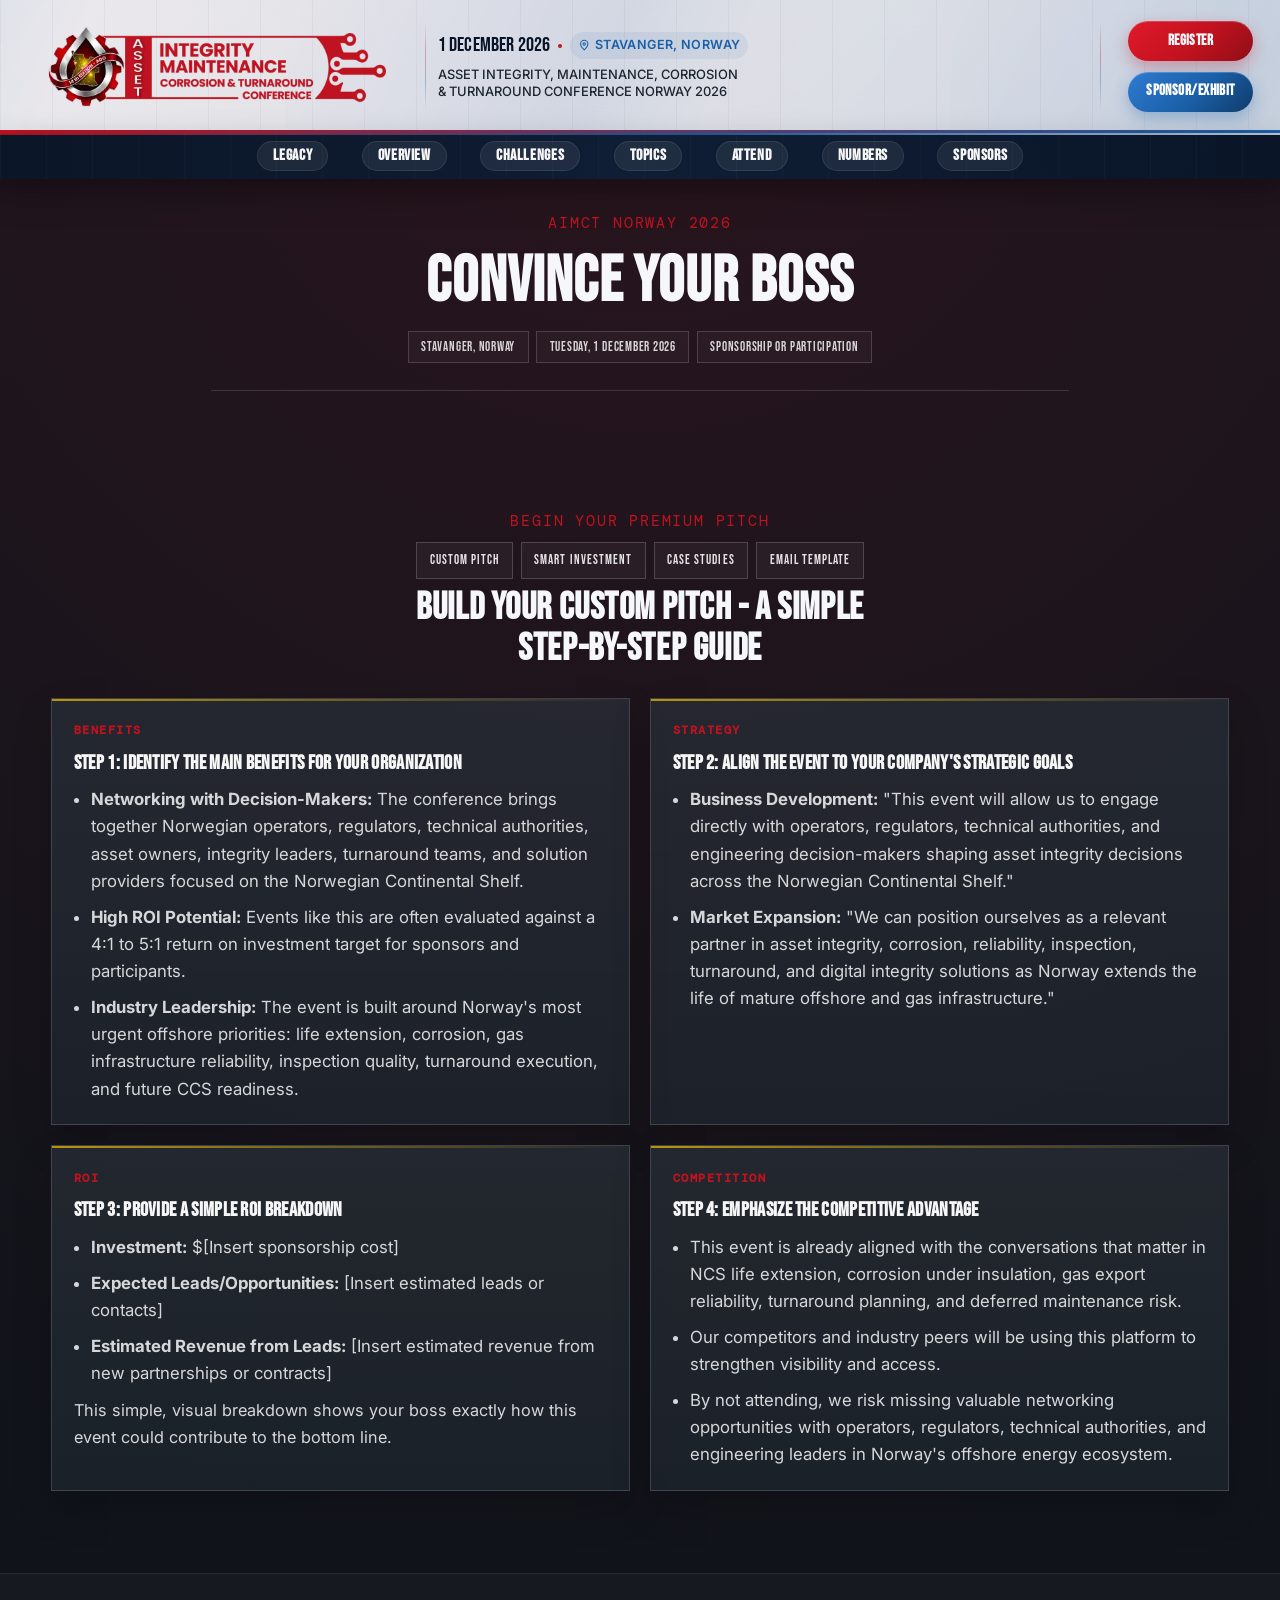
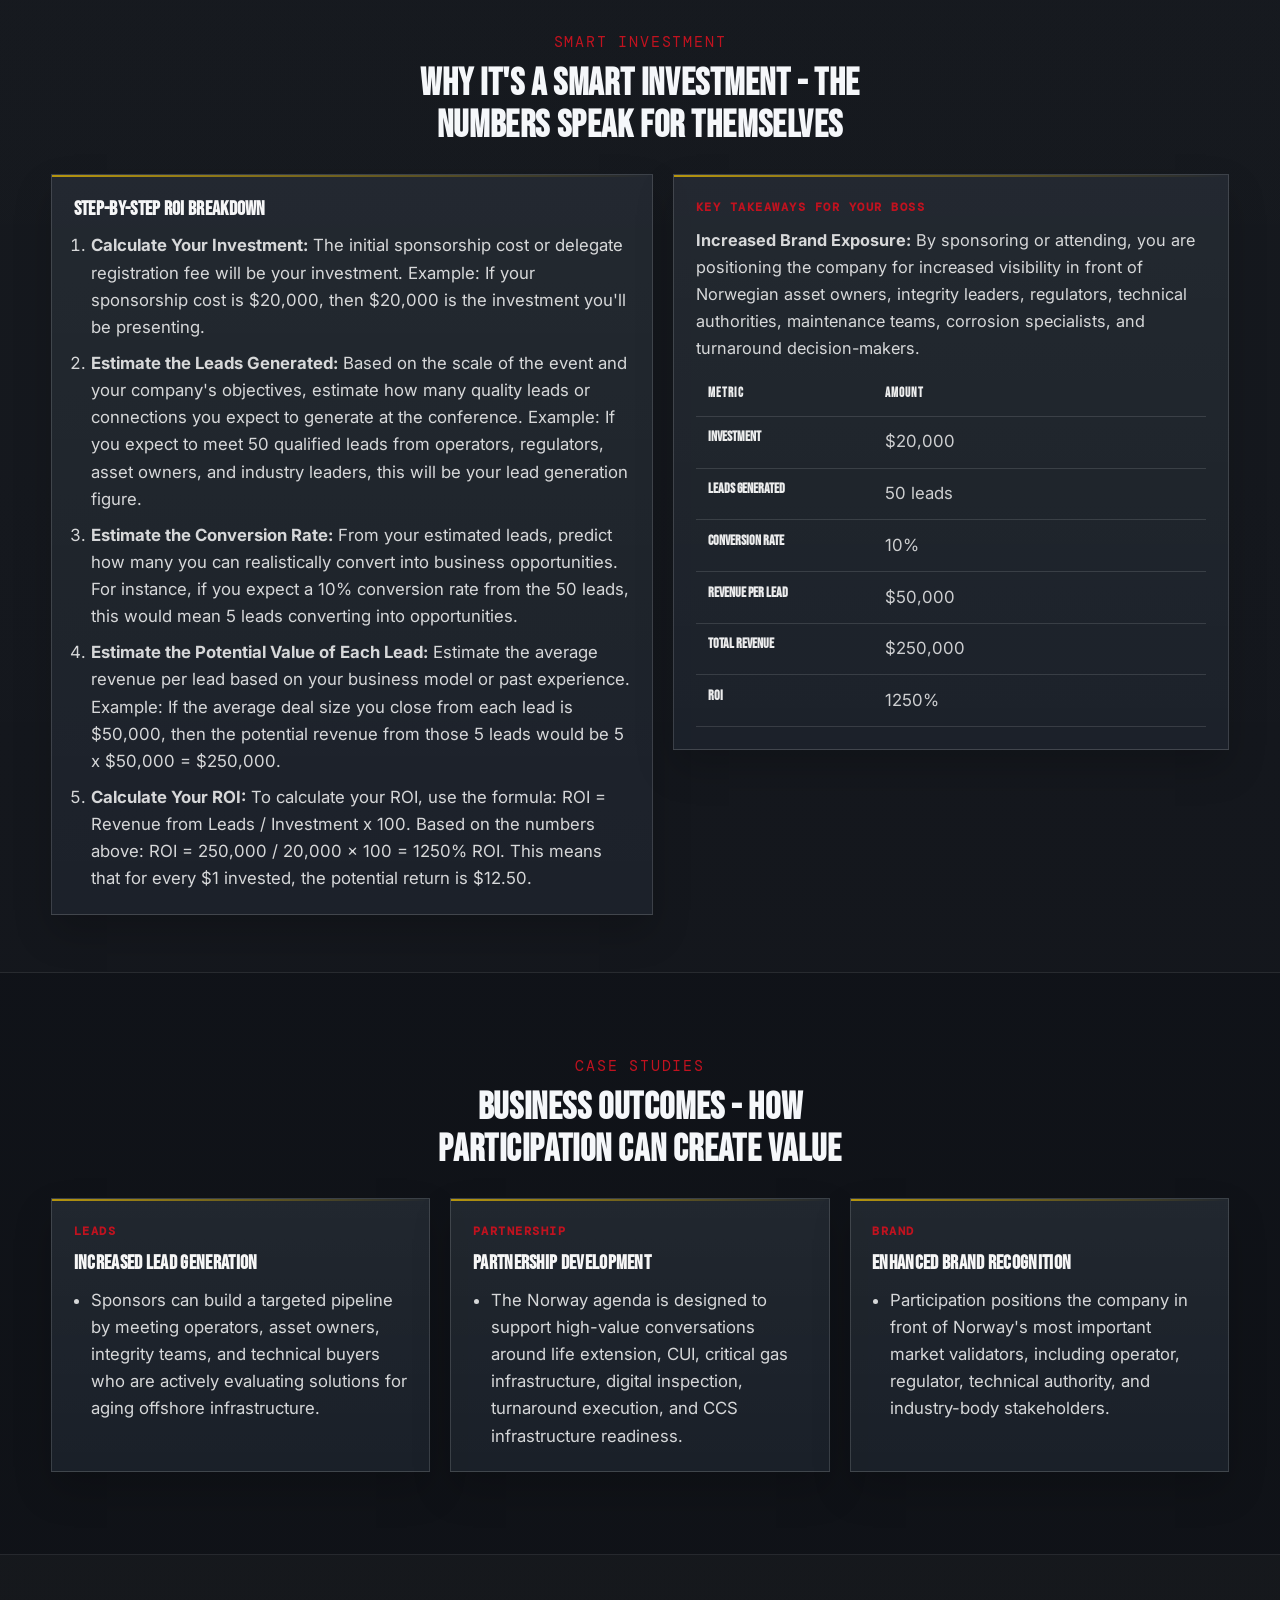
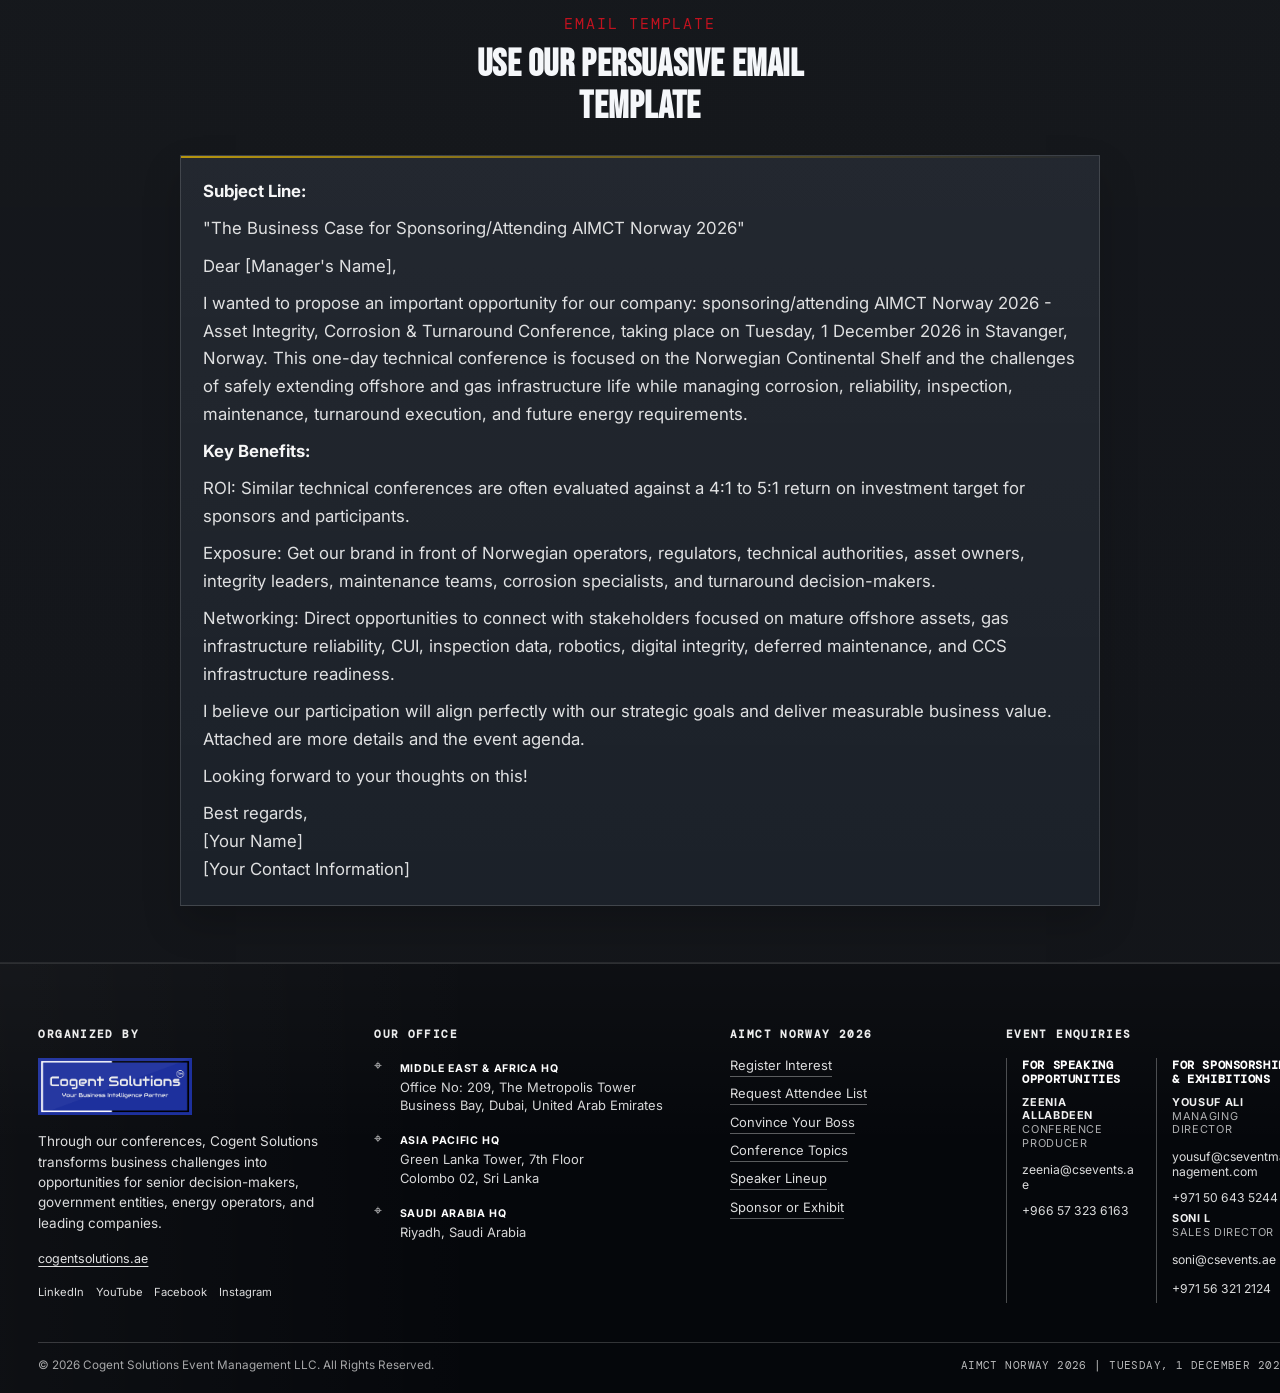
==== commit 0ba9b76d: "Updated Nav Bars" ====
--- a/convince-your-boss/index.html
+++ b/convince-your-boss/index.html
@@ -21,7 +21,7 @@
     <link rel="stylesheet" href="./convince-your-boss.css" />
   </head>
   <body class="register-page boss-page">
-    <header class="site-nav" data-site-nav>
+    <!-- <header class="site-nav" data-site-nav>
       <div class="site-nav__top">
         <a class="site-nav__brand site-nav__top-cell" href="../index.html#hero" aria-label="AIMCT Norway 2026">
           <img class="site-nav__logo" src="../assets/images/logona-500.webp" srcset="../assets/images/logona-500.webp 500w, ../assets/images/logona-760.webp 760w, ../assets/images/logona.webp 1400w" sizes="(max-width: 640px) 220px, 459px" width="500" height="138" alt="AIMCT Norway 2026" />
@@ -71,7 +71,104 @@
           <span class="site-nav__toggle-line" aria-hidden="true"></span>
         </button>
       </div>
-    </header>
+    </header> -->
+
+    <!-- Nav Bar -->
+  <header class="site-nav" data-site-nav>
+    <div class="site-nav__top">
+      <a class="site-nav__brand site-nav__top-cell" href="../index.html#hero" aria-label="AIMCT Angola 2026">
+        <img class="site-nav__logo" src="../assets/images/logona-500.webp"
+          srcset="../assets/images/logona-500.webp 500w, ../assets/images/logona-760.webp 760w, ../assets/images/logona.webp 1400w"
+          sizes="(max-width: 640px) 220px, 459px" width="500" height="138" alt="AIMCT Angola 2026" />
+      </a>
+      <div class="site-nav__event site-nav__top-cell" aria-label="Event details">
+        <p class="site-nav__event-date">
+          <span class="site-nav__event-date-value">1 December 2026</span>
+          <span class="site-nav__event-sep" aria-hidden="true"></span>
+          <span class="site-nav__event-location">
+            <svg class="site-nav__event-pin" viewBox="0 0 24 24" focusable="false" aria-hidden="true">
+              <path d="M12 21s7-6.73 7-11.5A7 7 0 1 0 5 9.5C5 14.27 12 21 12 21Z" />
+              <circle cx="12" cy="9.5" r="2.3" />
+            </svg>
+            Stavanger, Norway
+          </span>
+        </p>
+        <p class="site-nav__event-name">Asset Integrity, Maintenance, Corrosion & Turnaround Conference Norway 2026
+        </p>
+      </div>
+      <!-- <div class="site-nav__partners site-nav__top-cell" aria-label="Event partners">
+        <figure class="site-nav__partner site-nav__partner--strategic">
+          <figcaption>Strategic Partner</figcaption>
+          <img src="./assets/logos/Sponsors/sp-11-260.webp" width="260" height="130"
+            alt="Angolan National Agency For Petroleum, Gas And Biofuels logo" />
+        </figure>
+        <figure class="site-nav__partner">
+          <figcaption>Supporting Partner</figcaption>
+          <img src="./assets/logos/Sponsors/sp-06-260.webp" width="260" height="130"
+            alt="Azule Energy supporting partner logo" />
+        </figure>
+        <figure class="site-nav__partner">
+          <figcaption>Supporting Partner</figcaption>
+          <img src="./assets/logos/Sponsors/sp-23-08.webp" width="260" height="130"
+            alt="Azule Energy supporting partner logo" />
+        </figure>
+        <figure class="site-nav__partner">
+          <figcaption>Supporting Partner</figcaption>
+          <img src="./assets/logos/Sponsors/sp-15.webp" width="260" height="130"
+            alt="Azule Energy supporting partner logo" />
+        </figure>
+
+      </div> -->
+      <div class="site-nav__actions site-nav__top-cell" aria-label="Primary actions">
+        <a class="site-nav__cta" href="../register.html">Register</a>
+        <a class="site-nav__cta site-nav__cta--booth" href="../sponsor-exhibit/index.html">Sponsor/Exhibit</a>
+      </div>
+      <button class="site-nav__toggle" type="button" aria-expanded="false" aria-controls="site-nav-menu"
+        aria-label="Toggle navigation">
+        <span class="site-nav__toggle-line" aria-hidden="true"></span>
+        <span class="site-nav__toggle-line" aria-hidden="true"></span>
+        <span class="site-nav__toggle-line" aria-hidden="true"></span>
+      </button>
+    </div>
+
+    <div class="container site-nav__bar">
+      <nav class="site-nav__menu" id="site-nav-menu" aria-label="Primary">
+        <a class="site-nav__link" href="../index.html#global-events">Legacy</a>
+        <a class="site-nav__link" href="../index.html#overview">Overview</a>
+        <a class="site-nav__link" href="../index.html#strategic-challenges">Challenges</a>
+        <a class="site-nav__link" href="../index.html#topics">Topics</a>
+        <a class="site-nav__link" href="../index.html#attend">Attend</a>
+        <a class="site-nav__link" href="../index.html#numbers">Numbers</a>
+        <a class="site-nav__link" href="../index.html#orgs">Sponsors</a>
+        
+        
+      </nav>
+      <div class="site-nav__bar-actions" aria-label="Primary actions">
+        <a class="site-nav__bar-cta" href="../register.html">
+          <span class="site-nav__bar-cta-icon" aria-hidden="true">
+            <svg viewBox="0 0 24 24" focusable="false">
+              <path d="M4 12h14M13 6l6 6-6 6" />
+            </svg>
+          </span>
+          Register
+        </a>
+        <a class="site-nav__bar-cta site-nav__bar-cta--booth" href="../sponsor-exhibit/index.html">
+          <span class="site-nav__bar-cta-icon" aria-hidden="true">
+            <svg viewBox="0 0 24 24" focusable="false">
+              <path d="M4 11 12 4l8 7M5.5 10v9.5h13V10M9.5 19.5v-5.5h5v5.5" />
+            </svg>
+          </span>
+          Sponsor/Exhibit
+        </a>
+      </div>
+<button class="site-nav__toggle site-nav__bar-toggle" type="button" aria-expanded="false"
+        aria-controls="site-nav-menu" aria-label="Toggle navigation">
+        <span class="site-nav__toggle-line" aria-hidden="true"></span>
+        <span class="site-nav__toggle-line" aria-hidden="true"></span>
+        <span class="site-nav__toggle-line" aria-hidden="true"></span>
+      </button>
+    </div>
+  </header>
 
     <main class="register-main boss-main">
       <section class="boss-hero section" aria-labelledby="boss-hero-title">
--- a/style.css
+++ b/style.css
@@ -512,6 +512,14 @@
   margin-top: 0;
 }
 
+.overview-image + .series-sponsors {
+  margin-top: 0;
+}
+
+.overview-image + .series-sponsors.section {
+  padding-top: clamp(1rem, 2.2vw, 1.8rem);
+}
+
 .site-nav {
   position: fixed;
   top: 0;
@@ -551,7 +559,7 @@
   width: 100%;
   min-height: clamp(116px, 10.4vw, 160px);
   display: grid;
-  grid-template-columns: minmax(210px, 0.78fr) minmax(310px, 1.24fr) minmax(390px, 1.24fr) minmax(180px, 0.66fr);
+  grid-template-columns: minmax(210px, 0.78fr) minmax(310px, 1.24fr) minmax(180px, auto);
   align-items: center;
   overflow: hidden;
   background:
@@ -1004,6 +1012,7 @@
 .site-nav__actions {
   display: grid;
   align-content: center;
+  justify-content: end;
   gap: 0.64rem;
 }
 
@@ -1714,6 +1723,7 @@
   .overview::after,
   .overview__kicker,
   .overview__editorial,
+  .overview__editorial::before,
   .overview__editorial::after,
   .overview__heading::before,
   .overview__highlights li::before {
@@ -2108,7 +2118,7 @@
 .supporting-partners {
   position: relative;
   overflow: hidden;
-  background: #0f1115;
+  background: var(--color-deep);
 }
 
 #series-supporting-partners {
@@ -2184,6 +2194,16 @@
   line-height: 1.12;
   color: var(--color-bg);
   text-shadow: 0 14px 30px rgba(0, 0, 0, 0.34);
+}
+
+#angola-gold-sponsors-title,
+#angola-exhibitor-title,
+#angola-media-partner-title {
+  width: 100%;
+  max-width: none;
+  margin: clamp(1.2rem, 2.6vw, 2rem) auto 0.35rem !important;
+  text-align: center !important;
+  justify-self: center;
 }
 
 .supporting-partners__logos {
@@ -2908,11 +2928,11 @@
 .integrity-moment__title {
   grid-column: 1;
   margin: 0;
-  max-width: 12ch;
+  max-width: min(100%, 33ch);
   font-size: clamp(1.68rem, 2.9vw, 2.75rem);
   line-height: 1.02;
   color: rgba(255, 255, 255, 0.98);
-  text-wrap: balance;
+  white-space: nowrap;
 }
 
 .integrity-moment__intro {
@@ -3034,15 +3054,15 @@
   height: clamp(390px, 42vw, 580px);
   align-self: start;
   justify-self: end;
-  width: min(100%, 520px);
+  width: min(100%, 620px);
   overflow: hidden;
-  border-radius: 24px;
-  background: rgba(245, 247, 250, 0.05);
-  box-shadow: 0 32px 80px rgba(0, 0, 0, 0.36);
+  border-radius: 0;
+  background: transparent;
+  box-shadow: none;
 }
 
 .integrity-moment__visual::after {
-  content: "";
+  content: none;
   position: absolute;
   inset: 0;
   z-index: 1;
@@ -3063,6 +3083,17 @@
     );
 }
 
+.integrity-moment__visual::before {
+  content: none;
+  position: absolute;
+  inset: 0;
+  z-index: 2;
+  pointer-events: none;
+  background:
+    linear-gradient(90deg, #0d1c2a 0%, rgba(13, 28, 42, 0) 18%, rgba(13, 28, 42, 0) 82%, #0d1c2a 100%),
+    linear-gradient(180deg, #0d1c2a 0%, rgba(13, 28, 42, 0) 14%, rgba(13, 28, 42, 0) 84%, #0d1c2a 100%);
+}
+
 .integrity-moment__visual img {
   position: relative;
   z-index: 0;
@@ -3070,7 +3101,11 @@
   height: 100%;
   object-fit: cover;
   object-position: center;
-  filter: grayscale(58%) brightness(0.64) contrast(1.08);
+  opacity: 0.82;
+  mix-blend-mode: screen;
+  filter: grayscale(100%) brightness(0.9) contrast(1.22);
+  -webkit-mask-image: linear-gradient(90deg, #000 0%, #000 74%, transparent 100%);
+  mask-image: linear-gradient(90deg, #000 0%, #000 74%, transparent 100%);
 }
 
 .overview {
@@ -3085,7 +3120,7 @@
 }
 
 .overview::before {
-  content: "";
+  content: none;
   position: absolute;
   inset: 0;
   z-index: -2;
@@ -3100,11 +3135,10 @@
   background-position: 0 0, -70% 0;
   opacity: 0.72;
   mask-image: linear-gradient(180deg, transparent 0, rgba(0, 0, 0, 0.25) clamp(3rem, 6vw, 5rem), #000 clamp(7rem, 14vw, 12rem));
-  animation: overview-field-shift 14s ease-in-out infinite;
 }
 
 .overview::after {
-  content: "";
+  content: none;
   position: absolute;
   inset: auto 0 0;
   z-index: -1;
@@ -3112,7 +3146,6 @@
   background: linear-gradient(180deg, transparent 0%, rgba(193, 18, 31, 0.18) 52%, rgba(26, 95, 168, 0.12) 100%);
   clip-path: polygon(0 34%, 100% 0, 100% 100%, 0% 100%);
   opacity: 0.75;
-  animation: overview-red-swell 7s ease-in-out infinite;
 }
 
 .overview.section {
@@ -3149,11 +3182,11 @@
   background-clip: text;
   color: transparent;
   box-shadow: inset 0 0 18px rgba(26, 95, 168, 0.14), 0 14px 34px rgba(0, 0, 0, 0.16);
-  animation: hero-kicker-shimmer 5.5s linear infinite;
 }
 
 .overview__editorial {
   position: relative;
+  overflow: hidden;
   display: grid;
   grid-template-columns: minmax(0, 1.04fr) minmax(0, 1fr);
   gap: clamp(1.6rem, 3.5vw, 3.25rem);
@@ -3163,13 +3196,33 @@
   background: linear-gradient(135deg, rgba(255, 255, 255, 0.11), rgba(255, 255, 255, 0.045));
   box-shadow: 0 28px 70px rgba(0, 0, 0, 0.32);
   backdrop-filter: blur(10px);
-  animation: overview-panel-float 7.5s ease-in-out infinite;
+}
+
+.overview__editorial::before {
+  content: "";
+  position: absolute;
+  inset: 0;
+  z-index: 0;
+  pointer-events: none;
+  background:
+    repeating-linear-gradient(
+      115deg,
+      rgba(255, 255, 255, 0.045) 0 1px,
+      transparent 1px 42px
+    ),
+    linear-gradient(90deg, transparent, rgba(26, 95, 168, 0.16), transparent),
+    linear-gradient(180deg, transparent 0%, rgba(193, 18, 31, 0.13) 72%, rgba(26, 95, 168, 0.08) 100%);
+  background-size: auto, 58% 100%, 100% 100%;
+  background-position: 0 0, -70% 0, 0 0;
+  opacity: 0.74;
+  animation: overview-field-shift 14s ease-in-out infinite;
 }
 
 .overview__editorial::after {
   content: "";
   position: absolute;
   inset: 0;
+  z-index: 0;
   pointer-events: none;
   background: linear-gradient(115deg, transparent 0%, rgba(255, 255, 255, 0.12) 46%, transparent 62%);
   transform: translateX(-115%);
@@ -3178,6 +3231,7 @@
 
 .overview__heading {
   position: relative;
+  z-index: 1;
   display: grid;
   align-content: start;
   gap: 0;
@@ -3201,6 +3255,8 @@
 }
 
 .overview__content {
+  position: relative;
+  z-index: 1;
   max-width: 740px;
   padding-left: clamp(1rem, 2vw, 1.8rem);
   text-align: justify;
@@ -3293,7 +3349,6 @@
   background: var(--color-accent);
   vertical-align: middle;
   transition: transform 280ms ease, box-shadow 280ms ease, background-color 280ms ease;
-  animation: overview-bullet-pulse 2.8s ease-in-out infinite;
 }
 
 .overview__highlights li:hover::before {
@@ -3762,7 +3817,7 @@
 .speaker-group {
   border: 1px solid rgba(245, 247, 250, 0.12);
   border-radius: 18px;
-  padding: clamp(0.95rem, 1.9vw, 1.4rem);
+  padding: clamp(0.95rem, 1.9vw, 1.4rem) clamp(0.95rem, 1.9vw, 1.4rem) clamp(1.45rem, 2.7vw, 2.15rem);
   display: grid;
   gap: clamp(0.9rem, 1.7vw, 1.25rem);
   box-shadow: inset 0 0 0 1px rgba(245, 247, 250, 0.035), 0 18px 42px rgba(0, 0, 0, 0.18);
@@ -3906,7 +3961,7 @@
 }
 
 .speaker-card__body {
-  padding: clamp(0.78rem, 1.35vw, 1.08rem);
+  padding: clamp(0.78rem, 1.35vw, 1.08rem) clamp(0.78rem, 1.35vw, 1.08rem) clamp(1.08rem, 1.85vw, 1.52rem);
   min-height: clamp(148px, 10.8vw, 186px);
   display: flex;
   flex-direction: column;
@@ -7083,15 +7138,89 @@
   transform: translateY(-50%);
 }
 
-/* Charcoal section mini-titles use yellow */
-.global-events__kicker,
-.legacy-highlights__kicker,
+/* Shared section title label treatment */
+.speaker-showcase__kicker,
+.series-speakers__kicker,
+.supporting-partners__kicker,
+.series-sponsors__kicker,
+.numbers__kicker,
 .integrity-moment__kicker,
+.strategic__kicker,
+.matter__kicker,
 .in-room__kicker,
+.topics__kicker,
 .attend__kicker,
-.series-speakers__kicker,
-.series-sponsors__kicker {
-  color: var(--color-accent);
+.testimonials__kicker {
+  position: relative;
+  display: inline-flex;
+  width: fit-content;
+  max-width: 100%;
+  align-items: center;
+  gap: 0.52rem;
+  margin-inline: 0;
+  padding: 0.48rem 0.84rem;
+  border: 1px solid rgba(26, 95, 168, 0.44);
+  border-radius: 999px;
+  background:
+    linear-gradient(135deg, rgba(26, 95, 168, 0.2), rgba(245, 247, 250, 0.045)),
+    rgba(10, 22, 40, 0.72);
+  box-shadow:
+    inset 0 1px 0 rgba(255, 255, 255, 0.08),
+    0 12px 28px rgba(0, 0, 0, 0.2);
+  font-family: var(--font-kicker);
+  font-size: clamp(0.76rem, 0.18vw + 0.72rem, 0.9rem);
+  font-weight: 800;
+  line-height: 1;
+  letter-spacing: 0.16em;
+  text-transform: uppercase;
+  white-space: nowrap;
+  color: rgba(245, 247, 250, 0.92);
+}
+
+.speaker-showcase__kicker::before,
+.series-speakers__kicker::before,
+.supporting-partners__kicker::before,
+.series-sponsors__kicker::before,
+.numbers__kicker::before,
+.integrity-moment__kicker::before,
+.strategic__kicker::before,
+.matter__kicker::before,
+.in-room__kicker::before,
+.topics__kicker::before,
+.attend__kicker::before,
+.testimonials__kicker::before {
+  content: "";
+  position: static;
+  display: inline-block;
+  width: 0.42rem;
+  height: 0.42rem;
+  flex: 0 0 auto;
+  border-radius: 999px;
+  background: var(--color-accent);
+  box-shadow: 0 0 0 4px rgba(26, 95, 168, 0.14);
+  transform: none;
+}
+
+.speaker-showcase__kicker::after,
+.series-speakers__kicker::after,
+.supporting-partners__kicker::after,
+.series-sponsors__kicker::after,
+.numbers__kicker::after,
+.integrity-moment__kicker::after,
+.strategic__kicker::after,
+.matter__kicker::after,
+.in-room__kicker::after,
+.topics__kicker::after,
+.attend__kicker::after,
+.testimonials__kicker::after {
+  content: "";
+  position: absolute;
+  left: 1rem;
+  right: 1rem;
+  bottom: -1px;
+  height: 1px;
+  background: linear-gradient(90deg, transparent, rgba(26, 95, 168, 0.82), transparent);
+  pointer-events: none;
 }
 
 @media (max-width: 992px) {
@@ -7387,6 +7516,7 @@
 
   .integrity-moment__title {
     max-width: 18ch;
+    white-space: normal;
   }
 
   .integrity-moment__content-col {
@@ -7897,6 +8027,7 @@
   .integrity-moment__title {
     max-width: 100%;
     font-size: clamp(1.42rem, 6.2vw, 2.24rem);
+    white-space: normal;
   }
 
   .integrity-moment__intro {
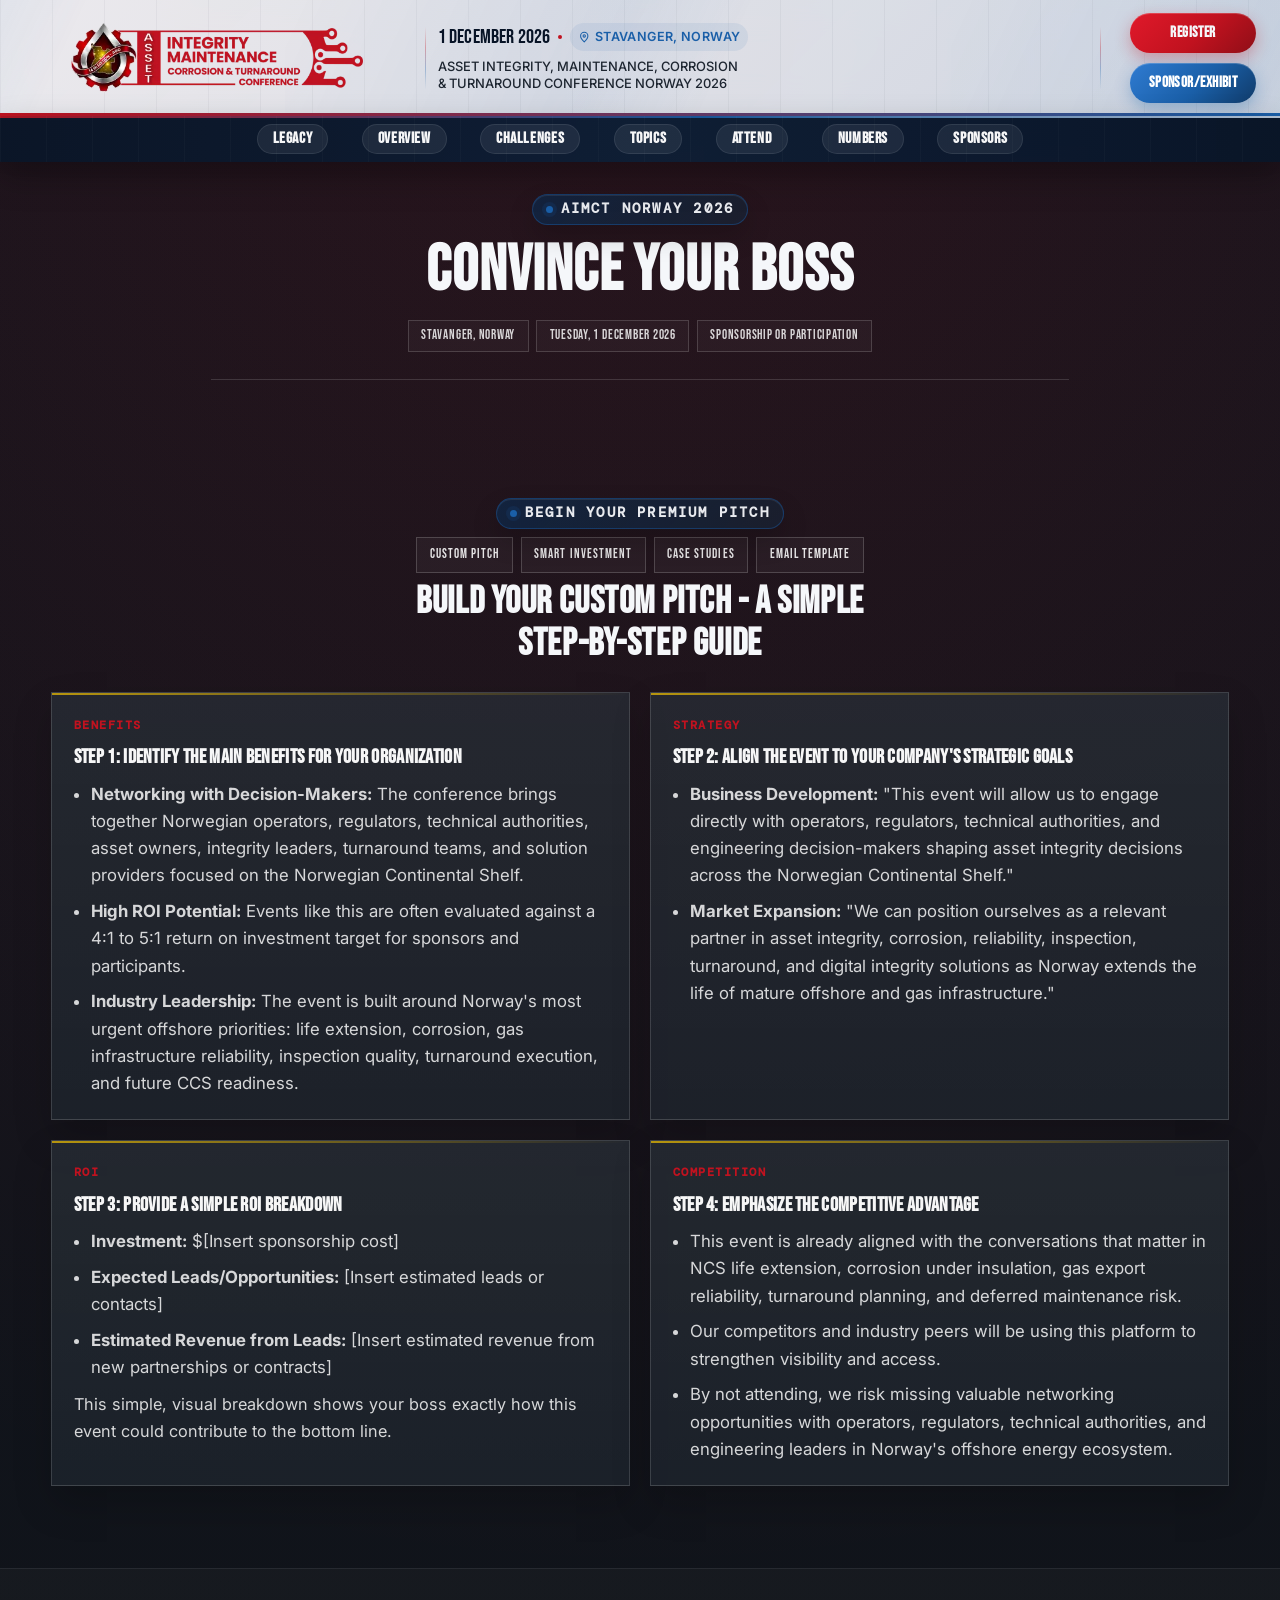
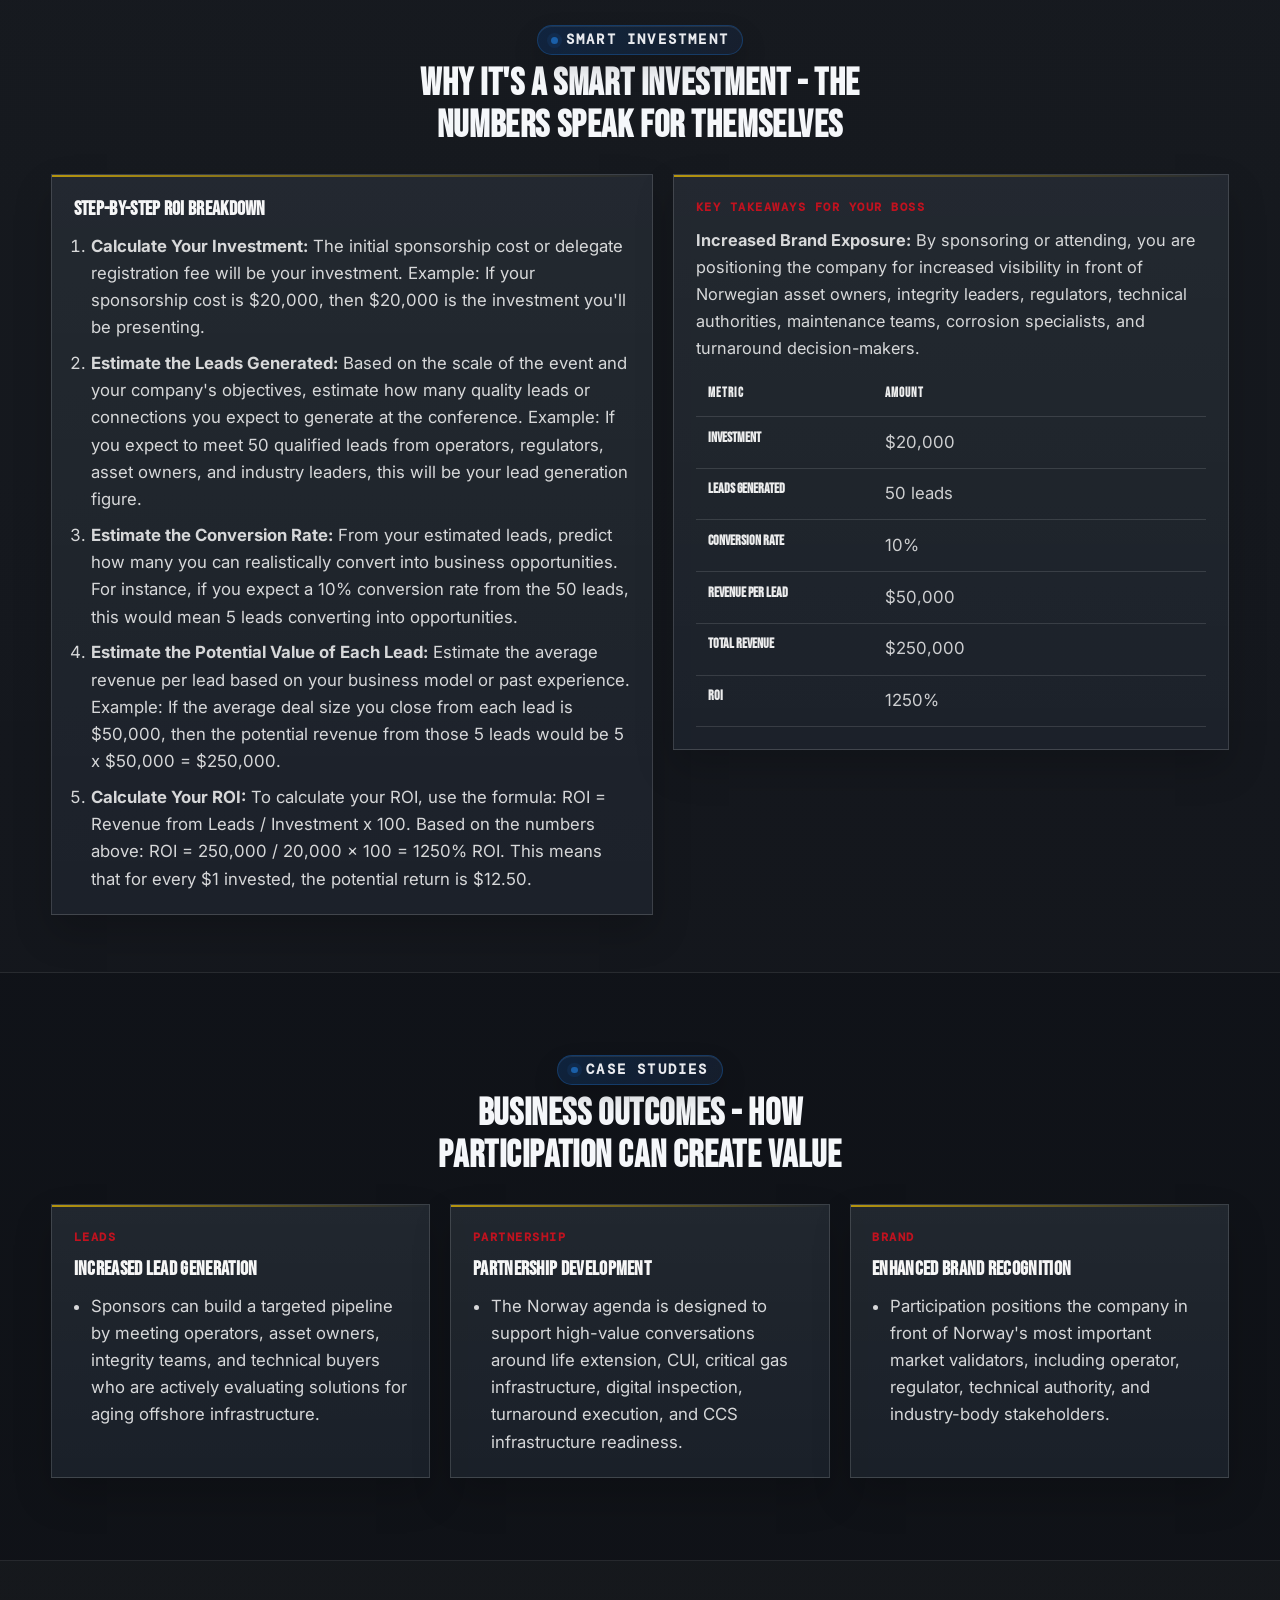
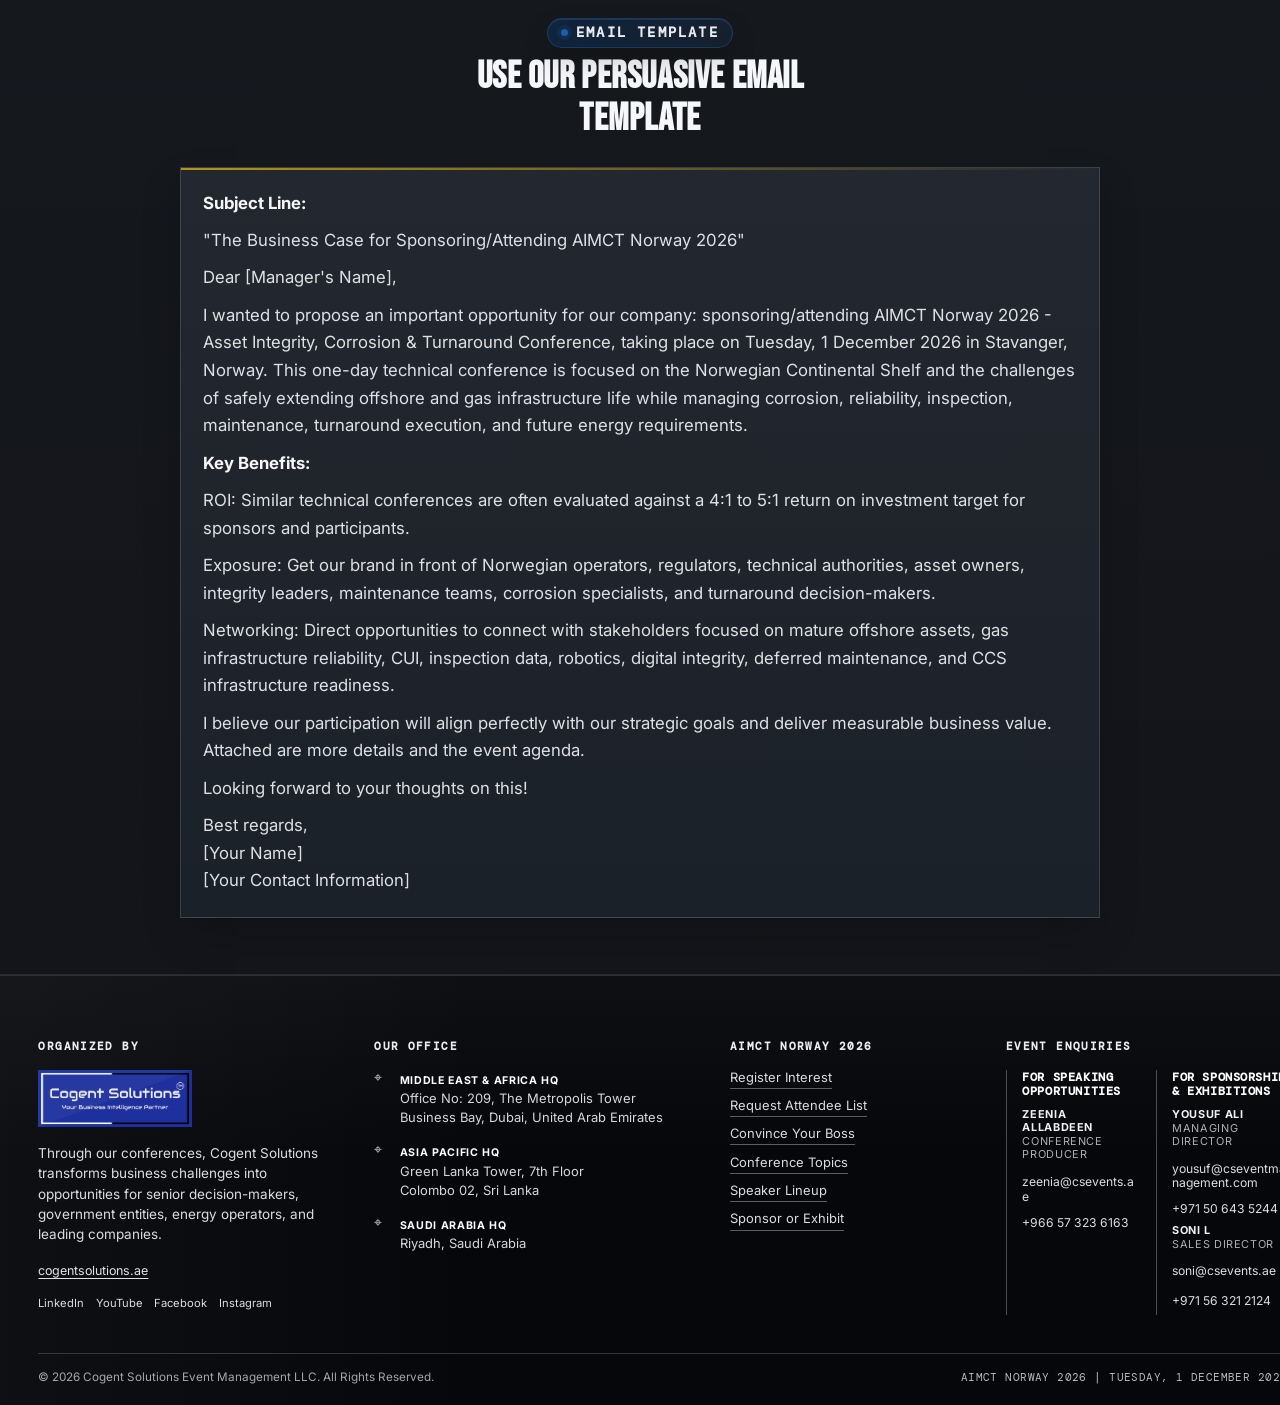
==== commit bd36cc81: "Update the all angola to norway" ====
--- a/convince-your-boss/index.html
+++ b/convince-your-boss/index.html
@@ -76,10 +76,10 @@
     <!-- Nav Bar -->
   <header class="site-nav" data-site-nav>
     <div class="site-nav__top">
-      <a class="site-nav__brand site-nav__top-cell" href="../index.html#hero" aria-label="AIMCT Angola 2026">
+      <a class="site-nav__brand site-nav__top-cell" href="../index.html#hero" aria-label="AIMCT Norway 2026">
         <img class="site-nav__logo" src="../assets/images/logona-500.webp"
           srcset="../assets/images/logona-500.webp 500w, ../assets/images/logona-760.webp 760w, ../assets/images/logona.webp 1400w"
-          sizes="(max-width: 640px) 220px, 459px" width="500" height="138" alt="AIMCT Angola 2026" />
+          sizes="(max-width: 640px) 220px, 459px" width="500" height="138" alt="AIMCT Norway 2026" />
       </a>
       <div class="site-nav__event site-nav__top-cell" aria-label="Event details">
         <p class="site-nav__event-date">
@@ -100,7 +100,7 @@
         <figure class="site-nav__partner site-nav__partner--strategic">
           <figcaption>Strategic Partner</figcaption>
           <img src="./assets/logos/Sponsors/sp-11-260.webp" width="260" height="130"
-            alt="Angolan National Agency For Petroleum, Gas And Biofuels logo" />
+            alt="Strategic partner logo" />
         </figure>
         <figure class="site-nav__partner">
           <figcaption>Supporting Partner</figcaption>
@@ -504,3 +504,4 @@
     <script src="../script.js"></script>
   </body>
 </html>
+
--- a/style.css
+++ b/style.css
@@ -520,6 +520,14 @@
   padding-top: clamp(1rem, 2.2vw, 1.8rem);
 }
 
+.overview + .series-sponsors {
+  margin-top: 0;
+}
+
+.overview + .series-sponsors.section {
+  padding-top: clamp(1rem, 2.2vw, 1.8rem);
+}
+
 .site-nav {
   position: fixed;
   top: 0;
@@ -557,7 +565,7 @@
 .site-nav__top {
   position: relative;
   width: 100%;
-  min-height: clamp(116px, 10.4vw, 160px);
+  min-height: clamp(84px, 7.6vw, 116px);
   display: grid;
   grid-template-columns: minmax(210px, 0.78fr) minmax(310px, 1.24fr) minmax(180px, auto);
   align-items: center;
@@ -635,8 +643,8 @@
 .site-nav__top-cell {
   position: relative;
   z-index: 1;
-  min-height: clamp(96px, 8vw, 132px);
-  padding: clamp(0.82rem, 1.7vw, 1.32rem) clamp(1rem, 2.1vw, 2rem);
+  min-height: clamp(68px, 5.8vw, 94px);
+  padding: clamp(0.48rem, 1vw, 0.82rem) clamp(0.9rem, 1.9vw, 1.8rem);
 }
 
 .site-nav__top-cell + .site-nav__top-cell {
@@ -650,7 +658,7 @@
   top: 50%;
   z-index: 4;
   width: 1px;
-  height: clamp(82px, 7vw, 132px);
+  height: clamp(58px, 4.9vw, 94px);
   background: linear-gradient(to bottom, transparent, rgba(193, 18, 31, 0.32), rgba(26, 95, 168, 0.32), transparent);
   transform: translateY(-50%);
   pointer-events: none;
@@ -727,7 +735,7 @@
 .site-nav__logo {
   display: block;
   width: auto;
-  height: clamp(92px, 7.5vw, 124px);
+  height: clamp(78px, 6.5vw, 108px);
   object-fit: contain;
   object-position: left center;
   transition: transform 280ms ease, filter 280ms ease;
@@ -2196,9 +2204,9 @@
   text-shadow: 0 14px 30px rgba(0, 0, 0, 0.34);
 }
 
-#angola-gold-sponsors-title,
-#angola-exhibitor-title,
-#angola-media-partner-title {
+#norway-gold-sponsors-title,
+#norway-exhibitor-title,
+#norway-media-partner-title {
   width: 100%;
   max-width: none;
   margin: clamp(1.2rem, 2.6vw, 2rem) auto 0.35rem !important;
@@ -4441,11 +4449,6 @@
   position: relative;
   overflow: hidden;
   isolation: isolate;
-  background:
-    linear-gradient(180deg, #0f1115 0%, rgba(15, 17, 21, 0.72) 9%, rgba(15, 17, 21, 0) 22%),
-    radial-gradient(circle at 16% 18%, rgba(26, 95, 168, 0.12), transparent 30%),
-    radial-gradient(circle at 86% 68%, rgba(193, 18, 31, 0.06), transparent 30%),
-    linear-gradient(135deg, #0f1115 0%, #111720 52%, #0d1c2a 100%);
 }
 
 .strategic::before {
@@ -4745,10 +4748,6 @@
   position: relative;
   overflow: hidden;
   isolation: isolate;
-  background:
-    radial-gradient(circle at 16% 18%, rgba(26, 95, 168, 0.12), transparent 30%),
-    radial-gradient(circle at 86% 68%, rgba(193, 18, 31, 0.06), transparent 30%),
-    linear-gradient(135deg, #0f1115 0%, #111720 52%, #0d1c2a 100%);
 }
 
 .matter::before {
@@ -4910,10 +4909,18 @@
   position: relative;
   overflow: hidden;
   isolation: isolate;
-  background:
-    radial-gradient(circle at 16% 18%, rgba(26, 95, 168, 0.12), transparent 30%),
-    radial-gradient(circle at 86% 68%, rgba(193, 18, 31, 0.06), transparent 30%),
-    linear-gradient(135deg, #0f1115 0%, #111720 52%, #0d1c2a 100%);
+}
+
+.strategic,
+.matter,
+.in-room {
+  background: #0f1115;
+}
+
+.strategic::before,
+.matter::before,
+.in-room::before {
+  mask-image: none;
 }
 
 .in-room::before {
@@ -4926,7 +4933,7 @@
     linear-gradient(90deg, rgba(245, 247, 250, 0.032) 1px, transparent 1px),
     linear-gradient(180deg, rgba(245, 247, 250, 0.026) 1px, transparent 1px);
   background-size: 88px 88px;
-  mask-image: linear-gradient(180deg, transparent 0%, #000 18%, #000 82%, transparent 100%);
+  mask-image: none;
   opacity: 0.24;
 }
 
@@ -5124,7 +5131,7 @@
   overflow: hidden;
   isolation: isolate;
   background: #0f1115;
-  padding-block: clamp(2.8rem, 6.4vw, 5.4rem);
+  padding-block: clamp(2.8rem, 6.4vw, 5.4rem) clamp(4rem, 8vw, 7rem);
 }
 
 .in-room + .topics {
@@ -5145,7 +5152,9 @@
   background-size: cover;
   background-position: center center;
   background-repeat: no-repeat;
-  filter: grayscale(100%) contrast(1.08) brightness(0.56);
+  filter: grayscale(88%) contrast(1.04) brightness(0.78);
+  -webkit-mask-image: linear-gradient(180deg, #000 0%, #000 68%, rgba(0, 0, 0, 0.42) 84%, transparent 100%);
+  mask-image: linear-gradient(180deg, #000 0%, #000 68%, rgba(0, 0, 0, 0.42) 84%, transparent 100%);
 }
 
 .topics::after {
@@ -5155,10 +5164,10 @@
   z-index: 0;
   pointer-events: none;
   background:
-    radial-gradient(130% 70% at 50% 0%, rgba(15, 17, 21, 0.94) 0%, rgba(15, 17, 21, 0.7) 34%, rgba(15, 17, 21, 0.34) 68%, rgba(15, 17, 21, 0.12) 100%),
-    radial-gradient(120% 80% at 50% 100%, rgba(15, 17, 21, 0.88) 0%, rgba(15, 17, 21, 0.56) 48%, rgba(15, 17, 21, 0.18) 100%),
-    linear-gradient(90deg, rgba(15, 17, 21, 0.9) 0%, rgba(13, 28, 42, 0.74) 28%, rgba(13, 28, 42, 0.48) 50%, rgba(15, 17, 21, 0.86) 100%),
-    linear-gradient(180deg, #0f1115 0%, rgba(15, 17, 21, 0) 16%, rgba(15, 17, 21, 0) 84%, #0f1115 100%);
+    radial-gradient(130% 70% at 50% 0%, rgba(15, 17, 21, 0.76) 0%, rgba(15, 17, 21, 0.52) 34%, rgba(15, 17, 21, 0.22) 68%, rgba(15, 17, 21, 0.08) 100%),
+    radial-gradient(120% 80% at 50% 100%, rgba(15, 17, 21, 0.72) 0%, rgba(15, 17, 21, 0.38) 48%, rgba(15, 17, 21, 0.1) 100%),
+    linear-gradient(90deg, rgba(15, 17, 21, 0.72) 0%, rgba(13, 28, 42, 0.48) 28%, rgba(13, 28, 42, 0.28) 50%, rgba(15, 17, 21, 0.68) 100%),
+    linear-gradient(180deg, #0f1115 0%, rgba(15, 17, 21, 0) 14%, rgba(15, 17, 21, 0) 70%, rgba(15, 17, 21, 0.74) 88%, #0f1115 100%);
 }
 
 .topics__inner {
@@ -5212,12 +5221,12 @@
   display: grid;
   grid-template-columns: repeat(2, minmax(0, 1fr));
   gap: 0;
-  border: 1px solid rgba(245, 247, 250, 0.14);
+  border: 0;
   border-radius: 18px;
   background: rgba(15, 17, 21, 0.58);
   padding-block: 0 clamp(0.38rem, 0.8vw, 0.58rem);
   overflow: hidden;
-  box-shadow: 0 26px 62px rgba(0, 0, 0, 0.3);
+  box-shadow: none;
 }
 
 .topics__item {
@@ -5258,6 +5267,10 @@
   top: 0;
   height: 1px;
   background: rgba(245, 247, 250, 0.11);
+}
+
+.topics__item:nth-last-child(-n + 2)::after {
+  content: none;
 }
 
 .topics__item::before {
@@ -5327,7 +5340,11 @@
 }
 
 .topics + .attend {
-  margin-top: 0;
+  margin-top: clamp(-4.8rem, -6vw, -2.8rem);
+}
+
+.topics + .attend.section {
+  padding-top: clamp(5rem, 8.4vw, 7.4rem);
 }
 
 .attend::before {
@@ -5340,7 +5357,7 @@
     linear-gradient(rgba(255, 255, 255, 0.05) 1px, transparent 1px),
     linear-gradient(90deg, rgba(255, 255, 255, 0.045) 1px, transparent 1px);
   background-size: 88px 88px;
-  mask-image: linear-gradient(180deg, transparent 0%, #000 16%, #000 82%, transparent 100%);
+  mask-image: linear-gradient(180deg, transparent 0%, #000 28%, #000 82%, transparent 100%);
   opacity: 0.2;
 }
 
@@ -5389,9 +5406,9 @@
 .attend__carousel {
   position: relative;
   overflow: hidden;
-  width: 100vw;
-  margin-left: calc(50% - 50vw);
-  margin-right: calc(50% - 50vw);
+  width: 100%;
+  margin-left: 0;
+  margin-right: 0;
   border-top: 1px solid rgba(255, 255, 255, 0.08);
   border-bottom: 1px solid rgba(255, 255, 255, 0.08);
   padding-block: clamp(0.75rem, 1.45vw, 1.05rem);
@@ -6241,15 +6258,15 @@
 
 .testimonials__marquee {
   position: relative;
-  width: 100vw;
-  left: 50%;
-  right: 50%;
-  margin-left: -50vw;
-  margin-right: -50vw;
+  width: 100%;
+  left: auto;
+  right: auto;
+  margin-left: 0;
+  margin-right: 0;
   overflow: hidden;
   --testimonials-distance: 0px;
   --testimonials-duration: 86s;
-  --testimonials-edge-fade: 9%;
+  --testimonials-edge-fade: clamp(1.8rem, 5vw, 4.5rem);
   padding-block: clamp(0.45rem, 1vw, 0.72rem);
   display: block !important;
   min-height: 0;
@@ -6284,7 +6301,7 @@
   display: flex;
   gap: clamp(0.72rem, 1.35vw, 1rem);
   width: max-content;
-  padding-left: clamp(0.72rem, 1.35vw, 1rem);
+  padding-left: 0;
   will-change: transform;
 }
 
@@ -6426,7 +6443,7 @@
   }
 
   .testimonials__marquee {
-    --testimonials-edge-fade: 12%;
+    --testimonials-edge-fade: clamp(1rem, 8vw, 2.5rem);
   }
 
   .testimonial-card {
@@ -6657,12 +6674,38 @@
 }
 
 .register-card__kicker {
-  margin: 0;
+  position: relative;
+  display: inline-flex;
+  width: fit-content;
+  align-items: center;
+  gap: 0.5rem;
+  margin: 0;
+  padding: 0.46rem 0.82rem;
+  border: 1px solid rgba(26, 95, 168, 0.44);
+  border-radius: 999px;
+  background:
+    linear-gradient(135deg, rgba(26, 95, 168, 0.2), rgba(245, 247, 250, 0.045)),
+    rgba(10, 22, 40, 0.72);
+  box-shadow:
+    inset 0 1px 0 rgba(255, 255, 255, 0.08),
+    0 12px 26px rgba(0, 0, 0, 0.18);
   font-family: var(--font-kicker);
-  font-size: clamp(0.82rem, 0.2vw + 0.78rem, 0.94rem);
-  letter-spacing: 0.12em;
+  font-size: clamp(0.76rem, 0.18vw + 0.72rem, 0.9rem);
+  font-weight: 800;
+  line-height: 1;
+  letter-spacing: 0.16em;
   text-transform: uppercase;
-  color: var(--color-primary);
+  color: rgba(245, 247, 250, 0.94);
+}
+
+.register-card__kicker::before {
+  content: "";
+  width: 0.42rem;
+  height: 0.42rem;
+  flex: 0 0 auto;
+  border-radius: 999px;
+  background: var(--color-accent);
+  box-shadow: 0 0 0 4px rgba(26, 95, 168, 0.14);
 }
 
 .register-card__title {
@@ -8658,9 +8701,9 @@
         180deg,
         rgba(17, 18, 23, 0.86) 0%,
         rgba(17, 18, 23, 0.5) 18%,
-        rgba(17, 18, 23, 0.16) 50%,
-        rgba(17, 18, 23, 0.5) 82%,
-        rgba(17, 18, 23, 0.86) 100%
+        rgba(17, 18, 23, 0.12) 48%,
+        rgba(15, 17, 21, 0.58) 78%,
+        #0f1115 100%
       );
   }
 
@@ -8981,3 +9024,4 @@
   }
 
 }
+
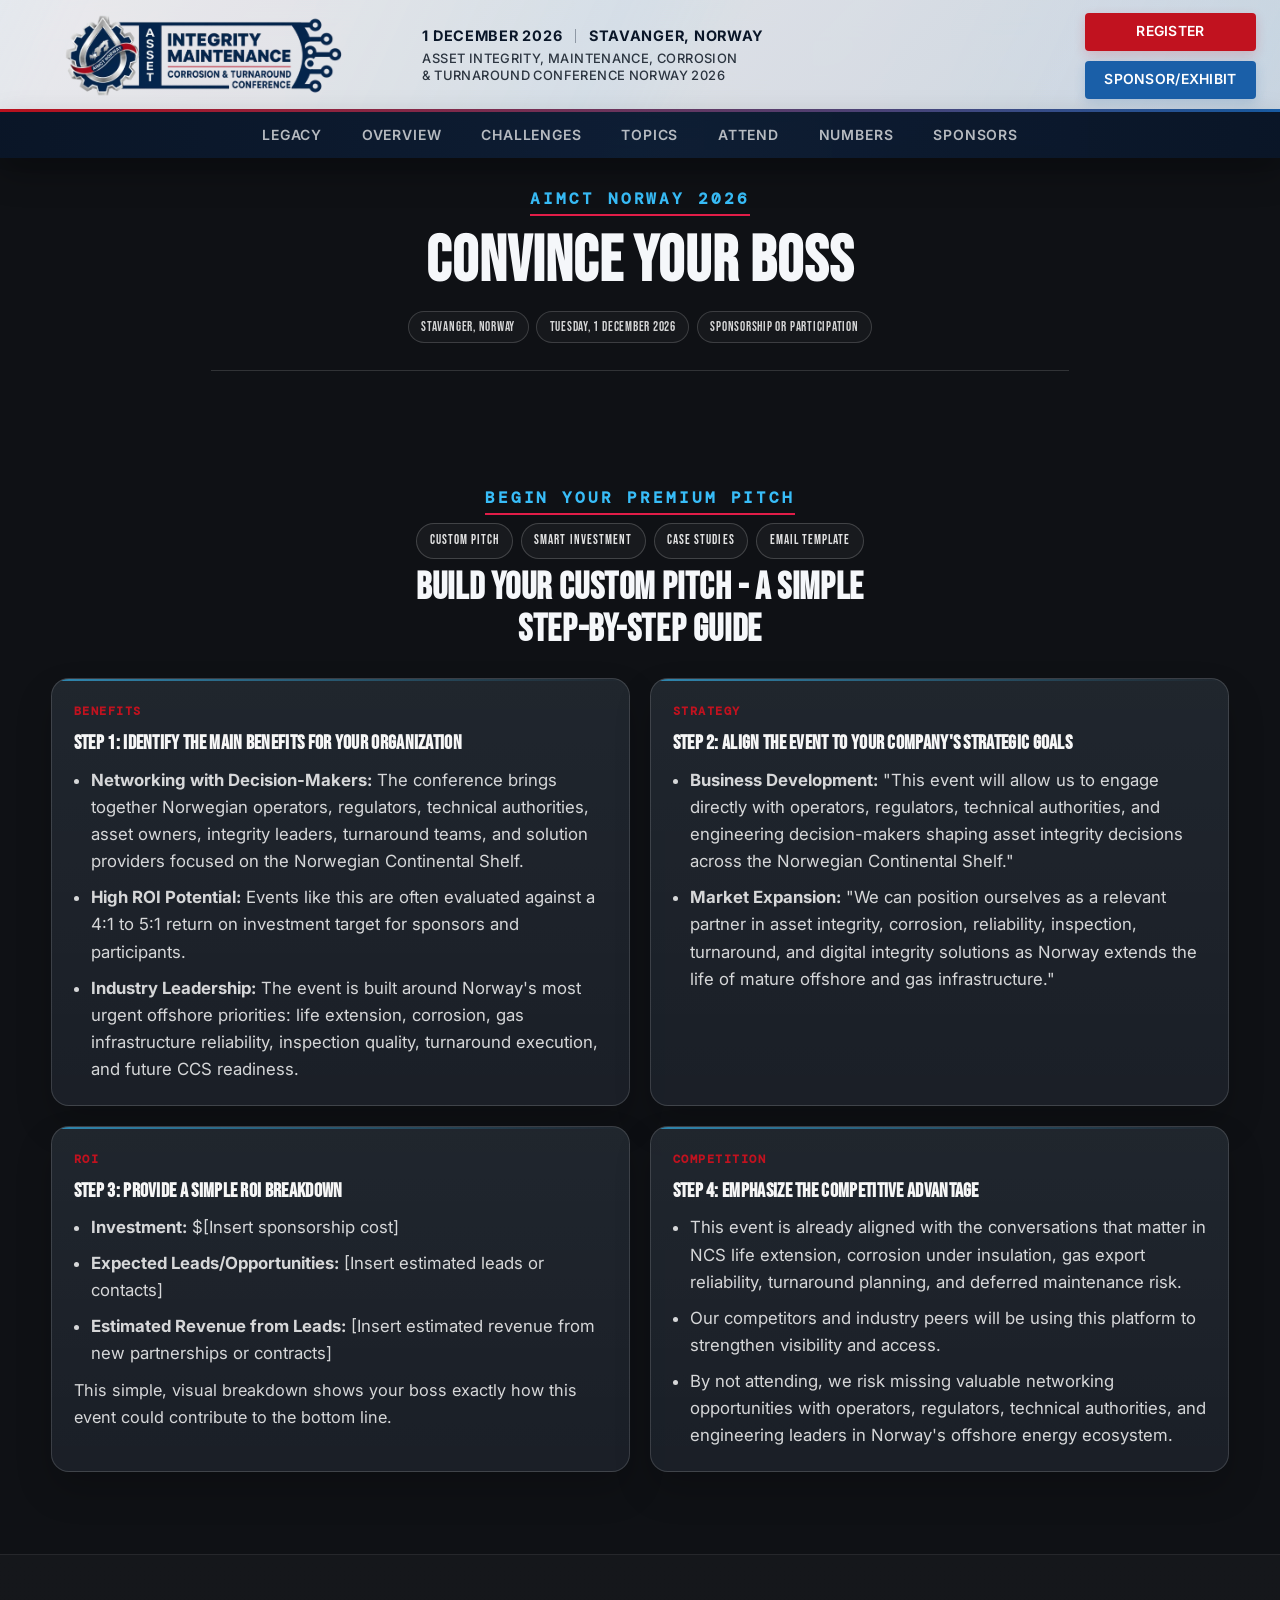
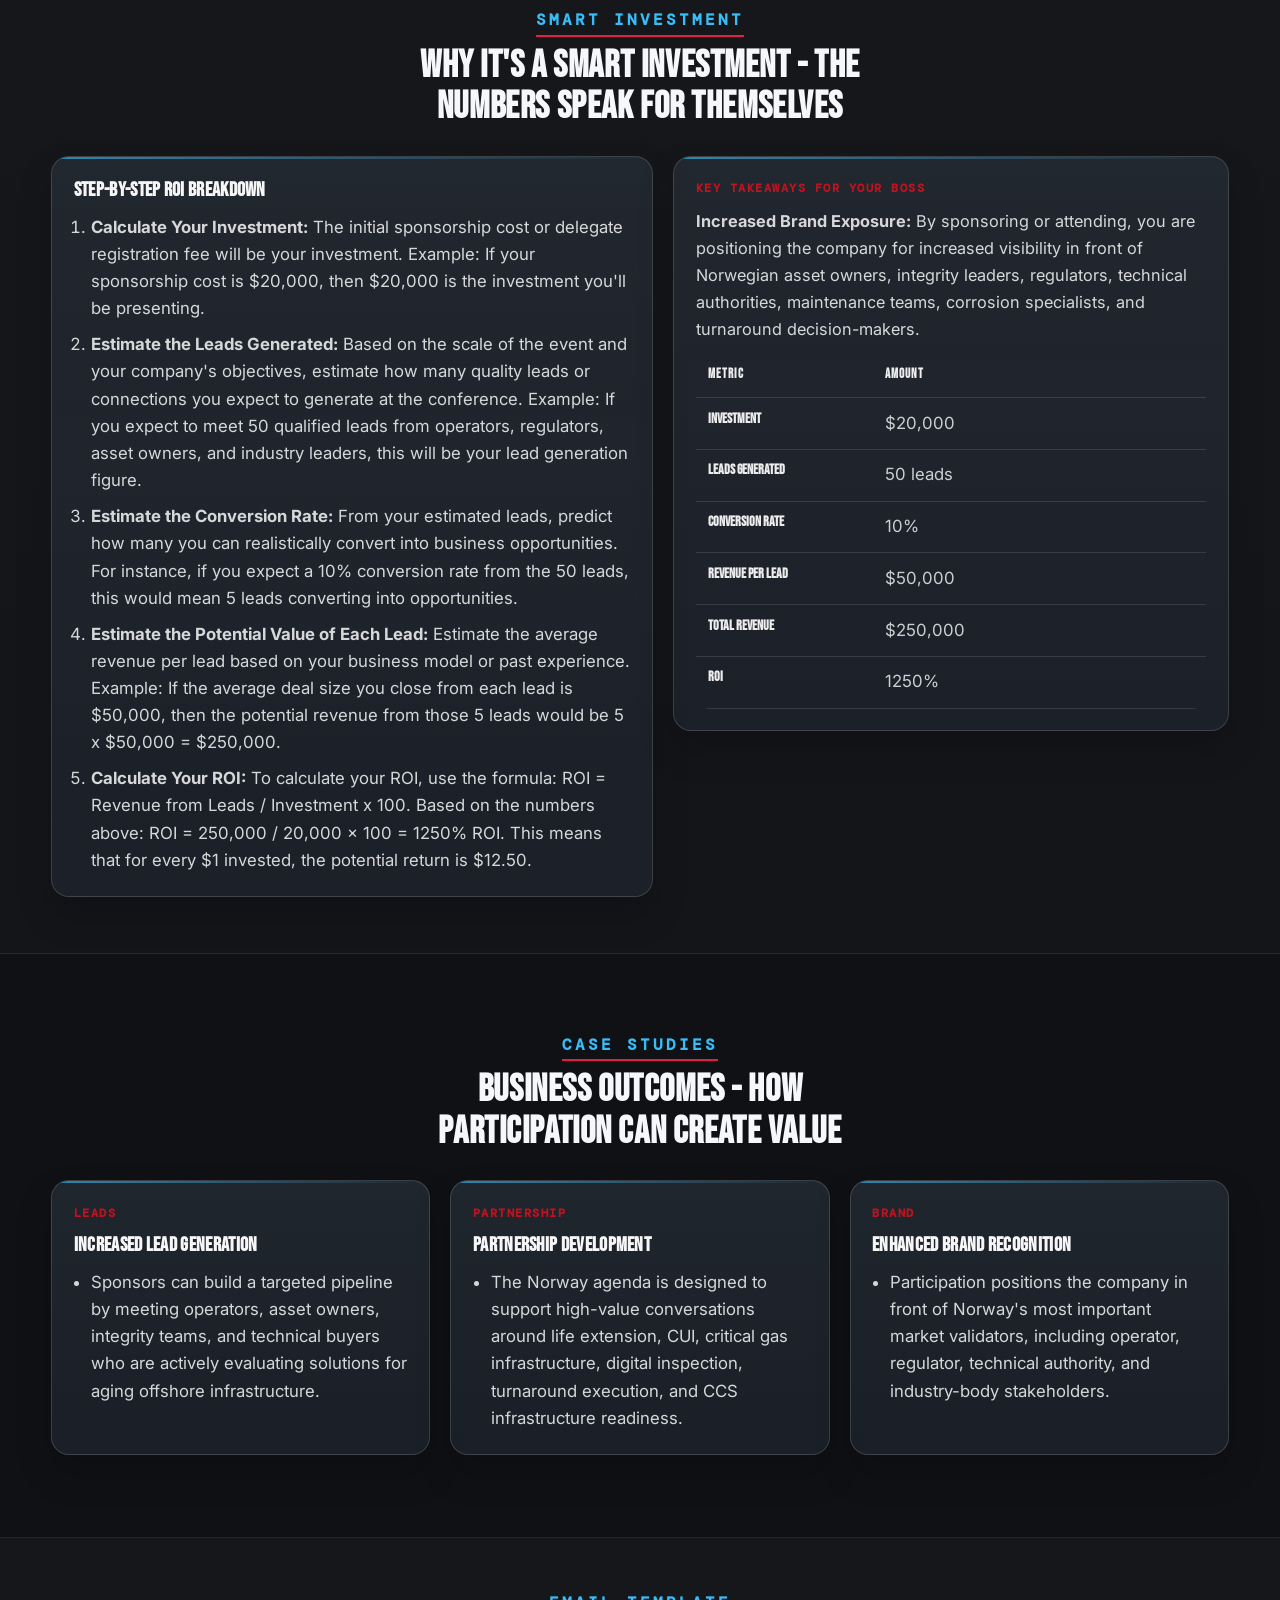
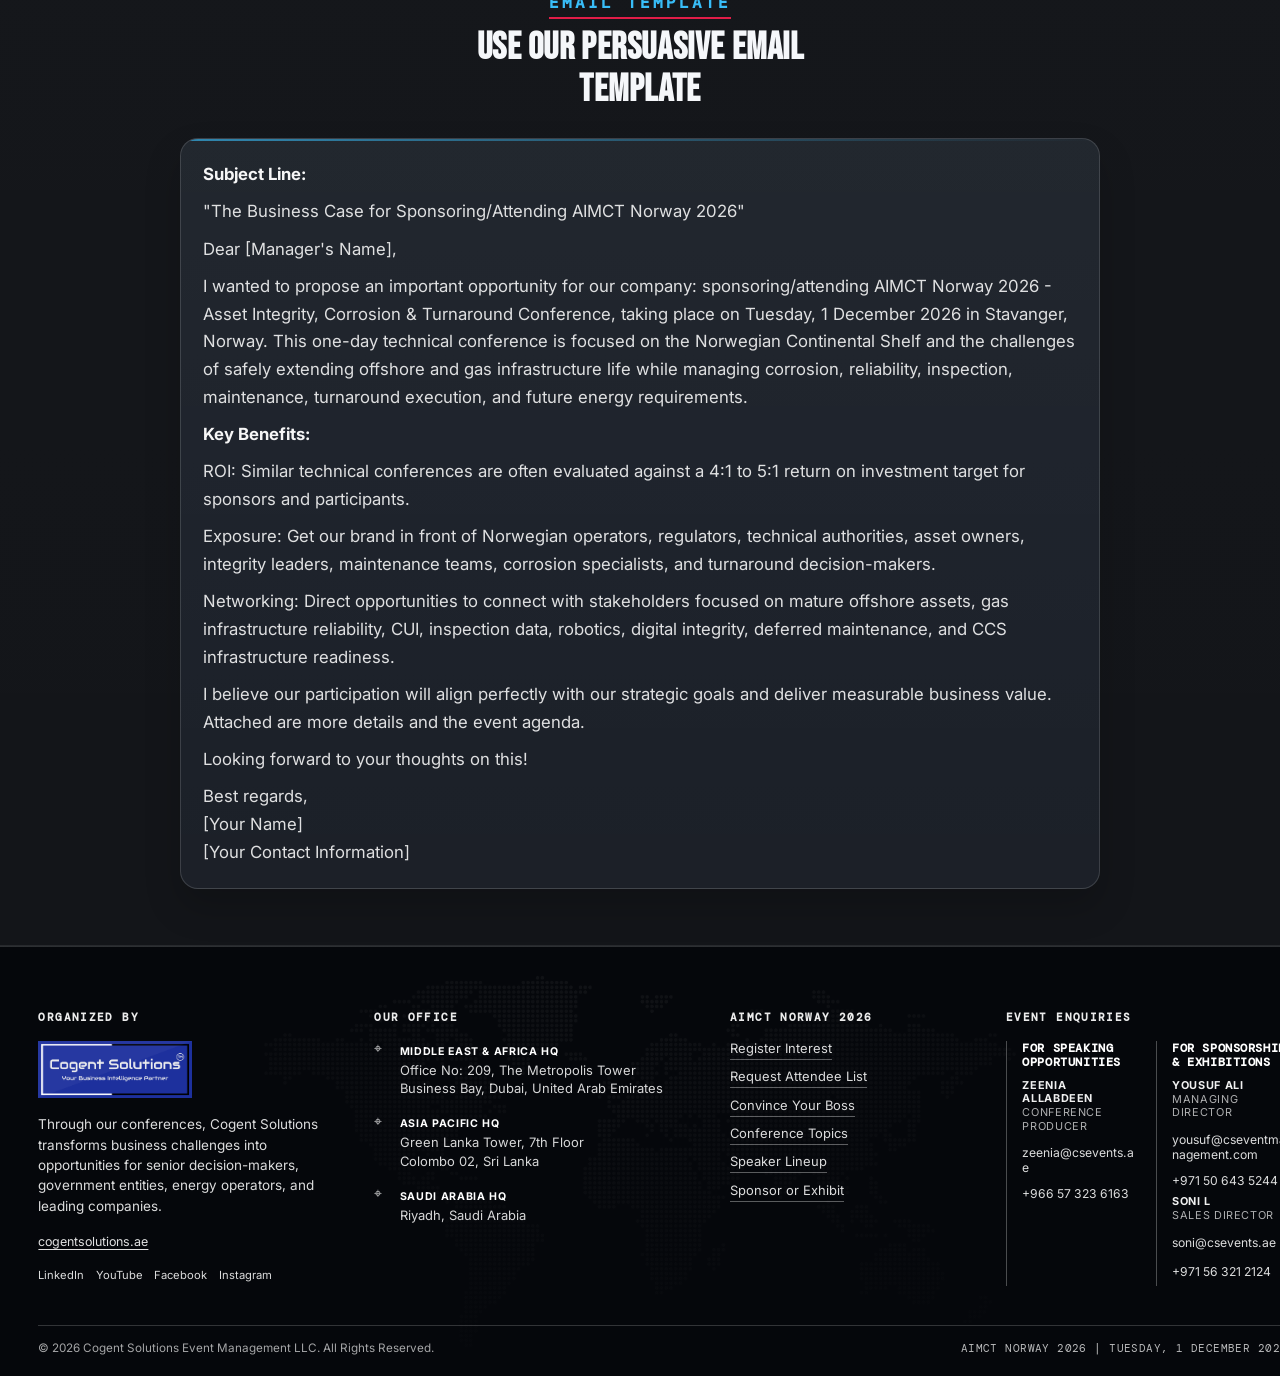
==== commit 6e02cb12: "update the style" ====
--- a/convince-your-boss/index.html
+++ b/convince-your-boss/index.html
@@ -77,9 +77,7 @@
   <header class="site-nav" data-site-nav>
     <div class="site-nav__top">
       <a class="site-nav__brand site-nav__top-cell" href="../index.html#hero" aria-label="AIMCT Norway 2026">
-        <img class="site-nav__logo" src="../assets/images/logona-500.webp"
-          srcset="../assets/images/logona-500.webp 500w, ../assets/images/logona-760.webp 760w, ../assets/images/logona.webp 1400w"
-          sizes="(max-width: 640px) 220px, 459px" width="500" height="138" alt="AIMCT Norway 2026" />
+        <img class="site-nav__logo" src="../assets/images/logona-500.webp" sizes="(max-width: 640px) 220px, 459px" width="500" height="138" alt="AIMCT Norway 2026" />
       </a>
       <div class="site-nav__event site-nav__top-cell" aria-label="Event details">
         <p class="site-nav__event-date">
--- a/style.css
+++ b/style.css
@@ -3,7 +3,7 @@
   --color-primary: #c1121f;
   --color-accent: #1a5fa8 ;
   --color-deep: #0a1628;
-  --color-industry: #0e1e35;
+  --color-industry: #1e304c;
   --color-nav: rgba(11, 15, 22, 0.82);
 
   --font-display: "Bebas Neue", sans-serif;
@@ -83,19 +83,19 @@
   background:
     linear-gradient(
       180deg,
-      rgba(10, 22, 40, 0.42) 0%,
-      rgba(10, 22, 40, 0.72) 58%,
-      rgba(10, 22, 40, 0.92) 100%
+      color-mix(in srgb, var(--color-deep) 24%, transparent) 0%,
+      color-mix(in srgb, var(--color-deep) 48%, transparent) 58%,
+      color-mix(in srgb, var(--color-deep) 68%, transparent) 100%
     ),
     linear-gradient(
       118deg,
-      rgba(193, 18, 31, 0.22) 0%,
-      rgba(14, 30, 53, 0.62) 42%,
-      rgba(26, 95, 168, 0.24) 100%
+      color-mix(in srgb, var(--color-primary) 12%, transparent) 0%,
+      color-mix(in srgb, var(--color-industry) 20%, transparent) 42%,
+      color-mix(in srgb, var(--color-accent) 6%, transparent) 100%
     ),
-    radial-gradient(circle at 50% 24%, rgba(245, 247, 250, 0.08) 0%, rgba(245, 247, 250, 0) 58%),
-    radial-gradient(circle at 26% 76%, rgba(26, 95, 168, 0.22) 0%, rgba(26, 95, 168, 0) 55%),
-    radial-gradient(circle at 78% 22%, rgba(193, 18, 31, 0.16) 0%, rgba(193, 18, 31, 0) 50%);
+    radial-gradient(circle at 50% 24%, color-mix(in srgb, var(--color-bg) 5%, transparent) 0%, transparent 58%),
+    radial-gradient(circle at 26% 76%, color-mix(in srgb, var(--color-accent) 5%, transparent) 0%, transparent 55%),
+    radial-gradient(circle at 78% 22%, color-mix(in srgb, var(--color-primary) 10%, transparent) 0%, transparent 50%);
 }
 
 .splash__overlay::before {
@@ -118,25 +118,6 @@
   pointer-events: none;
 }
 
-.splash__overlay::after {
-  content: "";
-  position: absolute;
-  inset: 0;
-  background:
-    repeating-linear-gradient(
-      90deg,
-      rgba(245, 247, 250, 0.04) 0 1px,
-      transparent 1px 58px
-    ),
-    repeating-linear-gradient(
-      0deg,
-      rgba(245, 247, 250, 0.032) 0 1px,
-      transparent 1px 42px
-    );
-  opacity: 0.52;
-  transform: translateY(0);
-  animation: splash-grid-drift 10s linear infinite;
-}
 
 @keyframes splash-overlay-sweep {
 
@@ -175,27 +156,11 @@
 
 .splash__brand::before,
 .splash__brand::after {
-  content: "";
-  position: absolute;
-  width: 30px;
-  height: 30px;
-  opacity: 0;
-  animation: splash-frame-draw 720ms ease 480ms forwards;
-}
-
-.splash__brand::before {
-  top: -16px;
-  left: -16px;
-  border-top: 2px solid rgba(193, 18, 31, 0.76);
-  border-left: 2px solid rgba(26, 95, 168, 0.72);
-}
-
-.splash__brand::after {
-  bottom: -16px;
-  right: -16px;
-  border-bottom: 2px solid rgba(26, 95, 168, 0.72);
-  border-right: 2px solid rgba(193, 18, 31, 0.76);
-}
+  content: none;
+  display: none;
+}
+
+
 
 @keyframes splash-frame-draw {
   from {
@@ -211,32 +176,31 @@
 
 .splash__brand-logo {
   display: block;
-  width: clamp(250px, 34vw, 520px);
+  width: clamp(400px, 52vw, 840px);
   height: auto;
   object-fit: contain;
-  filter:
-    drop-shadow(0 10px 24px rgba(0, 0, 0, 0.5))
-    drop-shadow(0 0 20px rgba(26, 95, 168, 0.18));
+  padding: clamp(1.8rem, 4.2vw, 3.2rem) clamp(2.8rem, 6.8vw, 5.8rem);
+  background: radial-gradient(
+    ellipse closest-side,
+    rgba(255, 255, 255, 0.78) 0%,
+    rgba(255, 255, 255, 0.42) 50%,
+    rgba(255, 255, 255, 0) 90%
+  );
+  mix-blend-mode: screen;
   animation: splash-logo-float 3.2s ease-in-out infinite;
 }
 
 .splash__progress {
-  position: absolute;
-  left: 50%;
-  bottom: max(2rem, env(safe-area-inset-bottom));
+  position: relative;
+  margin-top: clamp(1.2rem, 3vw, 2.8rem);
   z-index: 2;
   width: clamp(132px, 16vw, 240px);
-  height: 4px;
+  height: 6px;
   border-radius: 999px;
-  background: repeating-linear-gradient(
-    90deg,
-    rgba(245, 247, 250, 0.28) 0px,
-    rgba(245, 247, 250, 0.28) 1px,
-    rgba(245, 247, 250, 0.1) 1px,
-    rgba(245, 247, 250, 0.1) 9px
-  );
-  transform: translateX(-50%);
+  background: color-mix(in srgb, var(--color-deep) 64%, transparent);
+  border: 1px solid rgba(255, 255, 255, 0.14);
   animation: splash-progress-glow 1.8s ease-in-out infinite;
+  box-shadow: inset 0 1px 2px rgba(0, 0, 0, 0.3);
 }
 
 .splash__progress::after {
@@ -245,12 +209,14 @@
   top: 50%;
   left: 0%;
   z-index: 1;
-  width: 7px;
-  height: 7px;
-  margin-left: -3.5px;
+  width: 10px;
+  height: 10px;
+  margin-left: -5px;
   border-radius: 50%;
-  background: var(--color-bg);
-  box-shadow: 0 0 8px 2px rgba(26, 95, 168, 0.75), 0 0 14px 4px rgba(193, 18, 31, 0.4);
+  background: #ffffff;
+  box-shadow:
+    0 0 10px rgba(26, 95, 168, 0.8),
+    0 0 4px var(--color-primary);
   opacity: 0;
   transform: translateY(-50%);
   animation: splash-progress-fill-head 2500ms cubic-bezier(0.2, 0.82, 0.2, 1) forwards;
@@ -263,8 +229,9 @@
   height: 100%;
   overflow: hidden;
   border-radius: inherit;
-  background: linear-gradient(90deg, var(--color-primary) 0%, var(--color-accent) 58%, var(--color-bg) 100%);
+  background: linear-gradient(90deg, var(--color-primary) 0%, var(--color-accent) 100%);
   background-size: 200% 100%;
+  box-shadow: 0 0 8px rgba(26, 95, 168, 0.44);
   animation:
     splash-progress-fill 2500ms cubic-bezier(0.2, 0.82, 0.2, 1) forwards,
     splash-progress-flow 1.6s linear infinite;
@@ -274,7 +241,7 @@
   content: "";
   position: absolute;
   inset: 0;
-  background: linear-gradient(90deg, transparent 0%, rgba(255, 255, 255, 0.6) 50%, transparent 100%);
+  background: linear-gradient(90deg, transparent 0%, rgba(255, 255, 255, 0.72) 50%, transparent 100%);
   transform: translateX(-100%);
   animation: splash-progress-sheen 1.4s ease-in-out infinite;
 }
@@ -364,14 +331,6 @@
   }
 }
 
-@keyframes splash-grid-drift {
-  from {
-    transform: translate3d(0, 0, 0);
-  }
-  to {
-    transform: translate3d(-58px, -42px, 0);
-  }
-}
 
 @keyframes splash-progress-fill {
   to {
@@ -414,10 +373,10 @@
 @keyframes splash-progress-glow {
   0%,
   100% {
-    box-shadow: 0 0 12px rgba(26, 95, 168, 0.16);
+    box-shadow: 0 0 12px rgba(26, 95, 168, 0.2), inset 0 1px 2px rgba(0, 0, 0, 0.3);
   }
   50% {
-    box-shadow: 0 0 22px rgba(26, 95, 168, 0.34);
+    box-shadow: 0 0 20px rgba(26, 95, 168, 0.45), inset 0 1px 2px rgba(0, 0, 0, 0.3);
   }
 }
 
@@ -480,6 +439,10 @@
   padding-block: var(--section-space);
 }
 
+main {
+  background: #0f1115;
+}
+
 main > section + section {
   margin-top: var(--section-gap);
 }
@@ -506,6 +469,10 @@
 
 .global-events + .legacy-highlights {
   margin-top: 0;
+}
+
+.global-events + .legacy-highlights.section {
+  padding-top: var(--section-space);
 }
 
 .speaker-showcase + .series-sponsors {
@@ -584,17 +551,10 @@
   position: absolute;
   inset: 0;
   pointer-events: none;
-  background:
-    repeating-linear-gradient(
-      90deg,
-      rgba(10, 22, 40, 0.055) 0 1px,
-      transparent 1px 52px
-    ),
-    linear-gradient(115deg, transparent 0%, rgba(26, 95, 168, 0.09) 48%, transparent 66%);
-  background-size: auto, 52% 100%;
-  background-position: 0 0, -62% 0;
+  background: linear-gradient(115deg, transparent 0%, rgba(56, 189, 248, 0.06) 48%, transparent 66%);
+  background-size: 52% 100%;
+  background-position: -62% 0;
   opacity: 0.72;
-  animation: site-nav-top-flow 11s ease-in-out infinite;
 }
 
 .site-nav__top::after {
@@ -652,16 +612,7 @@
 }
 
 .site-nav__top-cell + .site-nav__top-cell::before {
-  content: "";
-  position: absolute;
-  left: 0;
-  top: 50%;
-  z-index: 4;
-  width: 1px;
-  height: clamp(58px, 4.9vw, 94px);
-  background: linear-gradient(to bottom, transparent, rgba(193, 18, 31, 0.32), rgba(26, 95, 168, 0.32), transparent);
-  transform: translateY(-50%);
-  pointer-events: none;
+  display: none;
 }
 
 .site-nav__bar {
@@ -683,31 +634,11 @@
 }
 
 .site-nav__bar::before {
-  content: "";
-  position: absolute;
-  left: 0;
-  right: 0;
-  top: 0;
-  height: 2px;
-  background: linear-gradient(90deg, var(--color-primary), var(--color-accent), var(--color-bg), var(--color-accent), var(--color-primary));
-  background-size: 220% 100%;
-  opacity: 0.85;
-  animation: site-nav-ribbon-flow 10s linear infinite;
-  pointer-events: none;
+  display: none;
 }
 
 .site-nav__bar::after {
-  content: "";
-  position: absolute;
-  inset: 0;
-  pointer-events: none;
-  background:
-    repeating-linear-gradient(
-      90deg,
-      rgba(245, 247, 250, 0.035) 0 1px,
-      transparent 1px 46px
-    );
-  opacity: 0.6;
+  display: none;
 }
 
 .site-nav__bar-actions {
@@ -757,32 +688,18 @@
   position: relative;
   display: grid;
   align-content: center;
-  gap: 0.44rem;
+  gap: 0.35rem;
   padding: clamp(0.56rem, 0.9vw, 0.82rem) clamp(0.7rem, 1vw, 1rem);
 }
 
 .site-nav__event::before {
   content: "";
   position: absolute;
-  left: 0.02rem;
-  top: 0.7rem;
-  bottom: 0.7rem;
-  width: 2px;
-  border-radius: 999px;
-  background: linear-gradient(180deg, var(--color-primary), var(--color-accent), transparent);
-  animation: site-nav-event-glow 3.6s ease-in-out infinite;
-}
-
-@keyframes site-nav-event-glow {
-
-  0%,
-  100% {
-    box-shadow: 0 0 0 rgba(26, 95, 168, 0);
-  }
-
-  50% {
-    box-shadow: 0 0 8px rgba(26, 95, 168, 0.55);
-  }
+  left: 0;
+  top: 0.6rem;
+  bottom: 0.6rem;
+  width: 1px;
+  background: rgba(10, 22, 40, 0.15);
 }
 
 .site-nav__event-date {
@@ -790,81 +707,58 @@
   display: flex;
   align-items: center;
   flex-wrap: wrap;
-  gap: 0.48rem;
+  gap: 0.2rem;
 }
 
 .site-nav__event-date-value {
-  font-family: var(--font-display);
-  font-size: clamp(1.08rem, 0.38vw + 0.96rem, 1.32rem);
-  font-weight: 400;
-  line-height: 1;
-  letter-spacing: 0.01em;
+  font-family: var(--font-body);
+  font-size: clamp(0.8rem, 0.18vw + 0.76rem, 0.92rem);
+  font-weight: 700;
+  line-height: 1.1;
+  letter-spacing: 0.05em;
   text-transform: uppercase;
-  color: #071326;
+  color: #0a1628;
 }
 
 .site-nav__event-sep {
   position: relative;
-  width: 4px;
-  height: 4px;
+  width: 1px;
+  height: 0.85em;
   flex: 0 0 auto;
-  border-radius: 50%;
-  background: var(--color-primary);
-  animation: site-nav-sep-pulse 2.2s ease-in-out infinite;
-}
-
-@keyframes site-nav-sep-pulse {
-
-  0%,
-  100% {
-    box-shadow: 0 0 0 0 rgba(193, 18, 31, 0.45);
-  }
-
-  50% {
-    box-shadow: 0 0 0 4px rgba(193, 18, 31, 0);
-  }
+  background: rgba(10, 22, 40, 0.35);
+  margin-inline: 0.6rem;
 }
 
 .site-nav__event-location {
   display: inline-flex;
   align-items: center;
-  gap: 0.3rem;
-  padding: 0.2rem 0.48rem;
-  border-radius: 999px;
-  background: rgba(26, 95, 168, 0.08);
   font-family: var(--font-body);
-  font-size: clamp(0.7rem, 0.16vw + 0.66rem, 0.8rem);
-  font-weight: 600;
+  font-size: clamp(0.8rem, 0.18vw + 0.76rem, 0.92rem);
+  font-weight: 700;
+  line-height: 1.1;
+  letter-spacing: 0.05em;
+  text-transform: uppercase;
+  color: #0a1628;
+  background: transparent;
+  padding: 0;
+  border-radius: 0;
+}
+
+.site-nav__event-pin {
+  display: none;
+}
+
+.site-nav__event-name {
+  margin: 0;
+  max-width: 48ch;
+  font-family: var(--font-body);
+  font-size: clamp(0.72rem, 0.16vw + 0.68rem, 0.82rem);
+  font-weight: 500;
+  line-height: 1.3;
   letter-spacing: 0.03em;
   text-transform: uppercase;
-  color: var(--color-accent);
-}
-
-.site-nav__event-pin {
-  width: 0.78rem;
-  height: 0.78rem;
-  flex: 0 0 auto;
-  fill: none;
-  stroke: currentColor;
-  stroke-width: 2;
-  stroke-linecap: round;
-  stroke-linejoin: round;
-}
-
-.site-nav__event-name {
-  margin: 0;
-  max-width: 48ch;
-  font-family: var(--font-body);
-  font-size: clamp(0.72rem, 0.16vw + 0.68rem, 0.84rem);
-  font-weight: 500;
-  line-height: 1.35;
-  letter-spacing: 0;
-  text-transform: uppercase;
-  color: #1d2530;
+  color: #2c3540;
   text-wrap: balance;
-  transform-origin: center;
-  will-change: transform, text-shadow;
-  animation: site-nav-event-breathe 3.8s ease-in-out infinite;
 }
 
 @keyframes site-nav-event-breathe {
@@ -1040,21 +934,24 @@
 
 .site-nav__link {
   margin: 0;
-  font-family: var(--font-display);
-  font-size: clamp(0.86rem, 0.18vw + 0.84rem, 1rem);
+  font-family: var(--font-body);
+  font-size: clamp(0.8rem, 0.12vw + 0.78rem, 0.9rem);
   font-weight: 600;
   line-height: 1;
-  letter-spacing: 0.04em;
+  letter-spacing: 0.06em;
   text-transform: uppercase;
-  color: rgba(255, 255, 255, 0.96);
+  color: rgba(255, 255, 255, 0.7);
   text-decoration: none;
   transition: color 220ms ease;
 }
 
 .site-nav__link:hover,
-.site-nav__link:focus-visible,
+.site-nav__link:focus-visible {
+  color: #ffffff;
+}
+
 .site-nav__link.is-current {
-  color: var(--color-bg);
+  color: var(--color-primary);
 }
 
 .site-nav__cta {
@@ -1062,23 +959,23 @@
   overflow: hidden;
   margin: 0;
   display: inline-flex;
-  min-height: 40px;
+  min-height: 38px;
   align-items: center;
   justify-content: center;
-  padding: 0.64rem 1.15rem;
+  padding: 0.5rem 1.2rem;
   border: 0;
-  border-radius: 999px;
-  background: linear-gradient(135deg, #e0192a 0%, var(--color-primary) 55%, #8f0e17 100%);
-  font-family: var(--font-display);
-  font-size: clamp(0.82rem, 0.16vw + 0.78rem, 0.94rem);
-  font-weight: 700;
+  border-radius: 4px;
+  background: var(--color-primary);
+  font-family: var(--font-body);
+  font-size: clamp(0.8rem, 0.15vw + 0.75rem, 0.88rem);
+  font-weight: 600;
   line-height: 1;
-  letter-spacing: 0.03em;
+  letter-spacing: 0.02em;
   text-transform: uppercase;
-  color: var(--color-bg);
+  color: #ffffff;
   text-decoration: none;
   white-space: nowrap;
-  box-shadow: 0 6px 16px rgba(193, 18, 31, 0.32), inset 0 1px 0 rgba(255, 255, 255, 0.2);
+  box-shadow: 0 4px 12px rgba(193, 18, 31, 0.18);
   transition:
     background-color 180ms ease,
     color 180ms ease,
@@ -1088,62 +985,51 @@
 }
 
 .site-nav__cta::after {
-  content: "";
-  position: absolute;
-  inset: 0;
-  background: linear-gradient(115deg, transparent 30%, rgba(255, 255, 255, 0.4) 48%, transparent 64%);
-  transform: translateX(-130%);
-  transition: transform 560ms ease;
-  pointer-events: none;
-}
-
-.site-nav__cta:hover::after,
-.site-nav__cta:focus-visible::after {
-  transform: translateX(130%);
+  display: none;
 }
 
 .site-nav__cta--booth {
-  background: linear-gradient(135deg, #2f7bd1 0%, var(--color-accent) 55%, #103b69 100%);
+  background: var(--color-accent);
   color: #ffffff;
-  box-shadow: 0 6px 16px rgba(26, 95, 168, 0.32), inset 0 1px 0 rgba(255, 255, 255, 0.2);
+  box-shadow: 0 4px 12px rgba(26, 95, 168, 0.18);
 }
 
 .site-nav__cta:hover,
 .site-nav__cta:focus-visible {
-  background: #9f0f19;
-  color: var(--color-bg);
-  transform: translateY(-2px);
-  box-shadow: 0 10px 22px rgba(193, 18, 31, 0.4), inset 0 1px 0 rgba(255, 255, 255, 0.24);
+  background: #a50f1a;
+  color: #ffffff;
+  transform: translateY(-1.5px);
+  box-shadow: 0 8px 18px rgba(193, 18, 31, 0.26);
 }
 
 .site-nav__cta--booth:hover,
 .site-nav__cta--booth:focus-visible {
-  background: #124275;
+  background: #144d88;
   color: #ffffff;
-  box-shadow: 0 10px 22px rgba(26, 95, 168, 0.4), inset 0 1px 0 rgba(255, 255, 255, 0.24);
+  box-shadow: 0 8px 18px rgba(26, 95, 168, 0.26);
 }
 
 .site-nav__bar-cta {
   position: relative;
   overflow: hidden;
   display: inline-flex;
-  min-height: 34px;
+  min-height: 32px;
   align-items: center;
   justify-content: center;
   gap: 0.38rem;
-  padding: 0.55rem 1rem;
-  border-radius: 999px;
-  background: linear-gradient(135deg, #e0192a 0%, var(--color-primary) 55%, #8f0e17 100%);
-  font-family: var(--font-display);
+  padding: 0.4rem 1rem;
+  border-radius: 4px;
+  background: var(--color-primary);
+  font-family: var(--font-body);
   font-size: 0.78rem;
-  font-weight: 700;
+  font-weight: 600;
   line-height: 1;
-  letter-spacing: 0.025em;
+  letter-spacing: 0.02em;
   text-transform: uppercase;
-  color: var(--color-bg);
+  color: #ffffff;
   text-decoration: none;
   white-space: nowrap;
-  box-shadow: 0 4px 12px rgba(193, 18, 31, 0.3), inset 0 1px 0 rgba(255, 255, 255, 0.2);
+  box-shadow: 0 3px 10px rgba(193, 18, 31, 0.15);
   transition:
     background-color 180ms ease,
     color 180ms ease,
@@ -1152,39 +1038,28 @@
 }
 
 .site-nav__bar-cta::after {
-  content: "";
-  position: absolute;
-  inset: 0;
-  background: linear-gradient(115deg, transparent 30%, rgba(255, 255, 255, 0.38) 48%, transparent 64%);
-  transform: translateX(-130%);
-  transition: transform 560ms ease;
-  pointer-events: none;
-}
-
-.site-nav__bar-cta:hover::after,
-.site-nav__bar-cta:focus-visible::after {
-  transform: translateX(130%);
+  display: none;
 }
 
 .site-nav__bar-cta--booth {
-  background: linear-gradient(135deg, #2f7bd1 0%, var(--color-accent) 55%, #103b69 100%);
+  background: var(--color-accent);
   color: #ffffff;
-  box-shadow: 0 4px 12px rgba(26, 95, 168, 0.3), inset 0 1px 0 rgba(255, 255, 255, 0.2);
+  box-shadow: 0 3px 10px rgba(26, 95, 168, 0.15);
 }
 
 .site-nav__bar-cta:hover,
 .site-nav__bar-cta:focus-visible {
-  background: #9f0f19;
-  color: var(--color-bg);
-  transform: translateY(-1px);
-  box-shadow: 0 8px 16px rgba(193, 18, 31, 0.36), inset 0 1px 0 rgba(255, 255, 255, 0.24);
+  background: #a50f1a;
+  color: #ffffff;
+  transform: translateY(-1.5px);
+  box-shadow: 0 6px 14px rgba(193, 18, 31, 0.22);
 }
 
 .site-nav__bar-cta--booth:hover,
 .site-nav__bar-cta--booth:focus-visible {
-  background: #124275;
+  background: #144d88;
   color: #ffffff;
-  box-shadow: 0 8px 16px rgba(26, 95, 168, 0.36), inset 0 1px 0 rgba(255, 255, 255, 0.24);
+  box-shadow: 0 6px 14px rgba(26, 95, 168, 0.22);
 }
 
 .site-nav__bar-cta:active {
@@ -1210,11 +1085,11 @@
 
 .site-nav__toggle {
   display: none;
-  border: 1px solid rgba(26, 95, 168, 0.34);
+  border: 1px solid rgba(56, 189, 248, 0.28);
   border-radius: 50%;
-  background: rgba(245, 247, 250, 0.72);
+  background: rgba(10, 22, 40, 0.78);
   backdrop-filter: blur(6px);
-  box-shadow: 0 4px 10px rgba(7, 33, 64, 0.14);
+  box-shadow: 0 4px 10px rgba(0, 0, 0, 0.3);
   width: 2.6rem;
   height: 2.6rem;
   padding: 0.32rem 0.4rem;
@@ -1232,8 +1107,8 @@
 
 .site-nav__toggle:hover,
 .site-nav__toggle:focus-visible {
-  background: rgba(26, 95, 168, 0.16);
-  border-color: rgba(26, 95, 168, 0.46);
+  background: rgba(56, 189, 248, 0.16);
+  border-color: rgba(56, 189, 248, 0.46);
   transform: scale(1.06);
 }
 
@@ -1264,47 +1139,44 @@
 @media (min-width: 993px) {
   .site-nav__link {
     position: relative;
-    overflow: hidden;
-    padding: 0.46rem 1rem;
-    border-radius: 999px;
-    background: rgba(245, 247, 250, 0.07);
-    box-shadow: inset 0 0 0 1px rgba(245, 247, 250, 0.09);
-    transition:
-      color 220ms ease,
-      background-color 240ms ease,
-      box-shadow 240ms ease,
-      transform 200ms ease;
+    padding: 0.4rem 0.2rem;
+    border-radius: 0;
+    background: transparent;
+    box-shadow: none;
+    transition: color 220ms ease, transform 200ms ease;
   }
 
   .site-nav__link::after {
     content: "";
     position: absolute;
     left: 50%;
-    bottom: 0.16rem;
+    bottom: -0.1rem;
     width: 0;
     height: 2px;
     border-radius: 2px;
-    background: linear-gradient(90deg, var(--color-primary), var(--color-accent));
+    background: var(--color-primary);
     transform: translateX(-50%);
     transition: width 240ms ease;
   }
 
   .site-nav__link:hover,
   .site-nav__link:focus-visible {
-    background: linear-gradient(135deg, rgba(193, 18, 31, 0.24), rgba(26, 95, 168, 0.22));
-    box-shadow: inset 0 0 0 1px rgba(245, 247, 250, 0.18), 0 10px 20px rgba(0, 0, 0, 0.18);
-    transform: translateY(-2px);
+    background: transparent;
+    box-shadow: none;
+    transform: translateY(-1px);
+    color: #ffffff;
   }
 
   .site-nav__link.is-current {
-    background: linear-gradient(135deg, rgba(193, 18, 31, 0.28), rgba(26, 95, 168, 0.24));
-    box-shadow: inset 0 0 0 1px rgba(245, 247, 250, 0.16);
+    background: transparent;
+    box-shadow: none;
+    color: var(--color-primary);
   }
 
   .site-nav__link:hover::after,
   .site-nav__link:focus-visible::after,
   .site-nav__link.is-current::after {
-    width: 1.3rem;
+    width: 1.2rem;
   }
 
   .site-nav__top {
@@ -1344,13 +1216,16 @@
   }
 
   .site-nav.is-compact .site-nav__link {
-    color: rgba(255, 255, 255, 0.96);
+    color: rgba(255, 255, 255, 0.7);
   }
 
   .site-nav.is-compact .site-nav__link:hover,
-  .site-nav.is-compact .site-nav__link:focus-visible,
+  .site-nav.is-compact .site-nav__link:focus-visible {
+    color: #ffffff;
+  }
+
   .site-nav.is-compact .site-nav__link.is-current {
-    color: var(--color-bg);
+    color: var(--color-primary);
   }
 
   .site-nav.is-compact .site-nav__bar-actions {
@@ -1398,27 +1273,28 @@
   background:
     radial-gradient(
       ellipse 82% 66% at 50% 50%,
-      rgba(10, 22, 40, 0.92) 0%,
-      rgba(10, 22, 40, 0.78) 30%,
-      rgba(10, 22, 40, 0.52) 58%,
-      rgba(10, 22, 40, 0.28) 78%,
+      rgba(10, 22, 40, 0.45) 0%,
+      rgba(10, 22, 40, 0.35) 30%,
+      rgba(10, 22, 40, 0.20) 58%,
+      rgba(10, 22, 40, 0.10) 78%,
       rgba(10, 22, 40, 0) 100%
     ),
     linear-gradient(
       180deg,
-      rgba(10, 22, 40, 0.98) 0%,
-      rgba(10, 22, 40, 0.76) 16%,
-      rgba(10, 22, 40, 0.26) 42%,
-      rgba(10, 22, 40, 0.24) 60%,
-      rgba(10, 22, 40, 0.82) 84%,
-      rgba(10, 22, 40, 1) 100%
+      rgba(10, 22, 40, 0.82) 0%,
+      rgba(10, 22, 40, 0.50) 16%,
+      rgba(10, 22, 40, 0.10) 42%,
+      rgba(10, 22, 40, 0.10) 60%,
+      rgba(10, 22, 40, 0.7) 78%,
+      rgba(15, 17, 21, 0.94) 92%,
+      #0f1115 100%
     ),
     linear-gradient(
       90deg,
-      rgba(10, 22, 40, 0.78) 0%,
-      rgba(193, 18, 31, 0.16) 24%,
-      rgba(26, 95, 168, 0.16) 76%,
-      rgba(10, 22, 40, 0.78) 100%
+      rgba(10, 22, 40, 0.60) 0%,
+      rgba(193, 18, 31, 0.08) 24%,
+      rgba(26, 95, 168, 0.02) 76%,
+      rgba(10, 22, 40, 0.60) 100%
     );
 }
 
@@ -1430,14 +1306,10 @@
   pointer-events: none;
   opacity: 0.46;
   background:
-    repeating-linear-gradient(90deg, rgba(245, 247, 250, 0.055) 0 1px, transparent 1px 72px),
-    repeating-linear-gradient(0deg, rgba(245, 247, 250, 0.04) 0 1px, transparent 1px 54px),
-    /* linear-gradient(112deg, transparent 0%, rgba(245, 247, 250, 0.1) 48%, transparent 66%), */
-    radial-gradient(circle at 14% 16%, rgba(193, 18, 31, 0.18) 0%, rgba(193, 18, 31, 0) 24%),
-    radial-gradient(circle at 86% 18%, rgba(26, 95, 168, 0.22) 0%, rgba(26, 95, 168, 0) 28%);
-  background-size: auto, auto, 58% 100%, auto, auto;
-  background-position: 0 0, 0 0, -68% 0, 0 0, 0 0;
-  /* animation: hero-field-scan 10s ease-in-out infinite; */
+    radial-gradient(circle at 14% 16%, rgba(193, 18, 31, 0.12) 0%, rgba(193, 18, 31, 0) 24%),
+    radial-gradient(circle at 86% 18%, rgba(26, 95, 168, 0.04) 0%, rgba(26, 95, 168, 0) 28%);
+  background-size: auto, auto;
+  background-position: 0 0, 0 0;
 }
 
 .hero__content {
@@ -1550,17 +1422,13 @@
 
 .hero__kicker-text {
   position: relative;
-  background: linear-gradient(
-    90deg,
-    var(--color-accent) 0%,
-    var(--color-bg) 48%,
-    var(--color-primary) 100%
-  );
-  background-size: 240% 100%;
-  -webkit-background-clip: text;
-  background-clip: text;
-  color: transparent;
-  animation: hero-kicker-shimmer 5.5s linear infinite;
+  display: inline-block;
+  color: #ffffff;
+  background-color: var(--color-primary);
+  padding: 0.25em 0.75em;
+  font-weight: 700;
+  border-radius: 3px;
+  line-height: 1;
 }
 
 .hero__kicker-bar {
@@ -1568,7 +1436,7 @@
   width: clamp(18px, 2.6vw, 30px);
   height: 1px;
   flex: 0 0 auto;
-  background: linear-gradient(90deg, var(--color-primary), var(--color-accent));
+  background: var(--color-primary);
   opacity: 0.8;
   overflow: hidden;
 }
@@ -1879,66 +1747,84 @@
   align-items: center;
   justify-content: center;
   min-height: 0;
-  padding: 0.58rem 0.94rem;
-  font-family: var(--font-display);
-  font-size: clamp(0.92rem, 0.34vw + 0.86rem, 1.1rem);
-  font-weight: 700;
+  padding: 0.65rem 1.4rem;
+  font-family: var(--font-body);
+  font-size: clamp(0.85rem, 0.15vw + 0.8rem, 0.94rem);
+  font-weight: 600;
   line-height: 1;
-  letter-spacing: 0.08em;
+  letter-spacing: 0.02em;
   text-transform: uppercase;
   text-decoration: none;
   white-space: nowrap;
+  border-radius: 4px;
 }
 
 .hero__cta {
   position: relative;
   overflow: hidden;
-  border: 1px solid rgba(245, 247, 250, 0.18);
-  border-radius: 999px;
-  background: linear-gradient(135deg, rgba(193, 18, 31, 0.92), rgba(26, 95, 168, 0.72));
-  color: var(--color-bg);
-  box-shadow: 0 16px 34px rgba(0, 0, 0, 0.28), inset 0 1px 0 rgba(245, 247, 250, 0.18);
+  border: 1px solid var(--color-primary);
+  background: var(--color-primary);
+  color: #ffffff;
+  box-shadow: 0 4px 14px rgba(193, 18, 31, 0.22);
+  transition:
+    border-color 200ms ease,
+    background-color 200ms ease,
+    box-shadow 200ms ease,
+    transform 200ms ease;
 }
 
 .hero__cta::after {
-  content: "";
-  position: absolute;
-  inset: 0;
-  background: linear-gradient(115deg, transparent 28%, rgba(245, 247, 250, 0.28) 48%, transparent 66%);
-  transform: translateX(-130%);
-  animation: hero-badge-sheen 5.4s ease-in-out infinite;
+  display: none;
 }
 
 .hero__link {
-  border: 1px solid rgba(255, 255, 255, 0.3);
-  color: rgba(255, 255, 255, 0.92);
+  border: 1.5px solid rgba(255, 255, 255, 0.4);
+  color: #ffffff;
+  transition:
+    border-color 200ms ease,
+    background-color 200ms ease,
+    box-shadow 200ms ease,
+    transform 200ms ease;
 }
 
 .hero__cta:hover,
 .hero__cta:focus-visible {
-  background: linear-gradient(135deg, rgba(193, 18, 31, 1), rgba(26, 95, 168, 0.82));
-  border-color: rgba(245, 247, 250, 0.3);
+  background: #a50f1a;
+  border-color: #a50f1a;
+  box-shadow: 0 8px 20px rgba(193, 18, 31, 0.32);
+  transform: translateY(-2px);
+}
+
+.hero__cta:active {
+  transform: translateY(0);
+  box-shadow: 0 4px 10px rgba(193, 18, 31, 0.2);
 }
 
 .hero__cta--static {
   min-height: auto;
-  border-color: rgba(245, 247, 250, 0.18);
-  background:
-    linear-gradient(90deg, rgba(26, 95, 168, 0.22), rgba(245, 247, 250, 0.045) 44%, rgba(245, 247, 250, 0.035)),
-    rgba(8, 13, 20, 0.72);
-  box-shadow: inset 0 1px 0 rgba(245, 247, 250, 0.1), 0 12px 28px rgba(0, 0, 0, 0.24);
-  color: rgba(245, 247, 250, 0.9);
+  padding: 0;
+  border: none;
+  border-radius: 0;
+  background: transparent;
+  box-shadow: none;
+  font-family: var(--font-kicker);
+  font-size: clamp(0.85rem, 0.22vw + 0.82rem, 0.98rem);
+  font-weight: 600;
+  letter-spacing: 0.12em;
+  text-transform: uppercase;
+  color: #38bdf8;
   cursor: default;
 }
 
 .hero__cta--static::before {
   content: "";
-  width: 0.42rem;
-  height: 0.42rem;
+  width: 0.45rem;
+  height: 0.45rem;
   margin-right: 0.58rem;
   border-radius: 999px;
-  background: var(--color-accent);
-  box-shadow: 0 0 0 3px rgba(26, 95, 168, 0.18);
+  background: var(--color-primary);
+  animation: hero-beacon-pulse 2s infinite;
+  flex: 0 0 auto;
 }
 
 .hero__cta--static::after {
@@ -1946,16 +1832,29 @@
 }
 
 .hero__cta--static:hover {
-  background:
-    linear-gradient(90deg, rgba(26, 95, 168, 0.22), rgba(245, 247, 250, 0.045) 44%, rgba(245, 247, 250, 0.035)),
-    rgba(8, 13, 20, 0.72);
-  border-color: rgba(245, 247, 250, 0.18);
+  background: transparent;
+  border-color: transparent;
+}
+
+@keyframes hero-beacon-pulse {
+  0% {
+    box-shadow: 0 0 0 0 rgba(193, 18, 31, 0.6);
+  }
+  70% {
+    box-shadow: 0 0 0 6px rgba(193, 18, 31, 0);
+  }
+  100% {
+    box-shadow: 0 0 0 0 rgba(193, 18, 31, 0);
+  }
 }
 
 .hero__link:hover,
 .hero__link:focus-visible {
-  border-color: rgba(255, 255, 255, 0.56);
-  background: rgba(255, 255, 255, 0.12);
+  border-color: var(--color-accent);
+  background: var(--color-accent);
+  color: #ffffff;
+  transform: translateY(-2px);
+  box-shadow: 0 8px 20px rgba(26, 95, 168, 0.26);
 }
 
 .marquee {
@@ -1965,9 +1864,12 @@
   margin-top: clamp(1.1rem, 2.8vw, 2.2rem);
   margin-bottom: 0;
   padding-block: clamp(0.7rem, 1.8vw, 1.35rem);
-  border-top: 1px solid rgba(245, 247, 250, 0.16);
-  border-bottom: 1px solid rgba(245, 247, 250, 0.16);
-  background: var(--color-industry);
+  border-top: 1px solid rgba(15, 17, 21, 0.72);
+  border-bottom: 1px solid rgba(15, 17, 21, 0.82);
+  background:
+    linear-gradient(180deg, #0f1115 0%, rgba(15, 17, 21, 0.92) 14%, rgba(10, 22, 40, 0.64) 28%, rgba(15, 17, 21, 0) 52%),
+    radial-gradient(120% 88% at 50% 0%, rgba(30, 58, 95, 0.26) 0%, rgba(10, 22, 40, 0.16) 38%, rgba(15, 17, 21, 0) 66%),
+    linear-gradient(180deg, #0f1115 0%, #10243e 30%, #172d4a 48%, #111b2a 66%, #0f1115 84%, #0f1115 100%);
   isolation: isolate;
 }
 
@@ -1980,26 +1882,16 @@
 }
 
 .marquee::before {
-  z-index: -1;
-  background:
-    repeating-linear-gradient(
-      90deg,
-      rgba(245, 247, 250, 0.035) 0 1px,
-      transparent 1px 64px
-    ),
-    linear-gradient(115deg, transparent 0%, rgba(245, 247, 250, 0.06) 46%, transparent 64%);
-  background-size: auto, 48% 100%;
-  background-position: 0 0, -62% 0;
-  opacity: 0.76;
-  animation: marquee-field-scan 9s ease-in-out infinite;
+  content: none;
 }
 
 .marquee::after {
   z-index: 0;
   background:
-    linear-gradient(90deg, rgba(193, 18, 31, 0.08), transparent 24%, transparent 76%, rgba(26, 95, 168, 0.08));
+    linear-gradient(90deg, rgba(10, 22, 40, 0.42), transparent 24%, transparent 76%, rgba(10, 22, 40, 0.42)),
+    linear-gradient(180deg, rgba(30, 58, 95, 0.1), rgba(15, 17, 21, 0.42));
   mix-blend-mode: screen;
-  opacity: 0.48;
+  opacity: 0.28;
 }
 
 .splash .marquee.splash__marquee {
@@ -2048,8 +1940,8 @@
   letter-spacing: 0.04em;
   text-transform: uppercase;
   color: transparent;
-  -webkit-text-stroke: 1px rgba(245, 247, 250, 0.76);
-  text-shadow: 0 0 22px rgba(245, 247, 250, 0.08);
+  -webkit-text-stroke: 1px rgba(245, 247, 250, 0.6);
+  text-shadow: 0 0 16px rgba(245, 247, 250, 0.045);
 }
 
 .marquee__line .marquee__accent {
@@ -2093,14 +1985,24 @@
   display: flex;
   justify-content: center;
   width: 100%;
-  margin: clamp(2.1rem, 4.4vw, 3.6rem) auto clamp(0.9rem, 1.8vw, 1.35rem);
-  padding-inline: var(--gutter);
+  margin: 0 auto;
+  padding: clamp(1.2rem, 2.5vw, 2.2rem) var(--gutter) clamp(0.5rem, 1vw, 0.8rem);
   text-align: center;
-}
-
-.strategic-slide_div + .supporting-partners__logos {
+  background: #0f1115;
+}
+
+.strategic-logos-wrapper {
+  width: 100%;
+  background: #0f1115;
+}
+
+.strategic-logos-wrapper .supporting-partners__logos {
+  width: min(100%, 1200px);
+  margin-inline: auto;
   margin-top: 0;
-  margin-bottom: clamp(2.2rem, 4.6vw, 3.8rem);
+  margin-bottom: 0;
+  background: transparent;
+  padding-bottom: clamp(1.2rem, 2.5vw, 2.2rem);
 }
 
 #strategic-partner-title::after {
@@ -2126,12 +2028,17 @@
 .supporting-partners {
   position: relative;
   overflow: hidden;
-  background: var(--color-deep);
+  background: #0f1115;
 }
 
 #series-supporting-partners {
   position: relative;
-  background: linear-gradient(180deg, var(--color-deep) 0%, rgba(10, 22, 40, 1) 48%, rgba(10, 22, 40, 0.98) 100%);
+  background: #0f1115;
+  padding-bottom: clamp(2.2rem, 4.4vw, 3.6rem);
+}
+
+#supporting-partners + #series-supporting-partners {
+  margin-top: 0;
 }
 
 #series-supporting-partners::after {
@@ -2142,7 +2049,7 @@
   bottom: -1px;
   height: clamp(5rem, 10vw, 9rem);
   pointer-events: none;
-  background: linear-gradient(180deg, rgba(10, 22, 40, 0), rgba(10, 22, 40, 0.98));
+  background: linear-gradient(180deg, rgba(15, 17, 21, 0), #0f1115);
   z-index: 0;
 }
 
@@ -2150,11 +2057,49 @@
   margin-top: -1px;
 }
 
+#supporting-partners .supporting-partners__logos,
 #series-supporting-partners .supporting-partners__logos {
-  border-top: 0;
+  border-top: 1px solid rgba(245, 247, 250, 0.16);
   border-bottom: 0;
+  border-inline: 0;
+  border-radius: 0;
+  background: transparent;
+  padding-inline: 0;
+  padding-top: 0.5rem;
   position: relative;
   z-index: 1;
+}
+
+.strategic-logos-wrapper .supporting-partners__logos {
+  border-top: 1px solid rgba(245, 247, 250, 0.16);
+  border-bottom: 0;
+  border-inline: 0;
+  border-radius: 0;
+  background: transparent;
+  padding-inline: 0;
+  padding-top: 0.5rem;
+  position: relative;
+  z-index: 1;
+}
+
+.strategic-logos-wrapper .supporting-partners__logos::before,
+#supporting-partners .supporting-partners__logos::before,
+#series-supporting-partners .supporting-partners__logos::before {
+  content: "";
+  position: absolute;
+  top: -1px;
+  left: 50%;
+  width: min(72%, 920px);
+  height: 1px;
+  background: linear-gradient(
+    90deg,
+    rgba(26, 95, 168, 0),
+    rgba(26, 95, 168, 0.82),
+    rgba(245, 247, 250, 0.34),
+    rgba(26, 95, 168, 0)
+  );
+  transform: translateX(-50%);
+  pointer-events: none;
 }
 
 .supporting-partners::before {
@@ -2162,7 +2107,7 @@
 }
 
 .supporting-partners.section {
-  padding-block: clamp(2rem, 4vw, 3.2rem);
+  padding-block: clamp(1rem, 2vw, 1.8rem);
 }
 
 .supporting-partners__inner {
@@ -2226,6 +2171,14 @@
   gap: var(--supporting-logo-gap);
 }
 
+#norway-sponsors-partners .supporting-partners__logos {
+  border-top: 1px solid rgba(245, 247, 250, 0.16);
+  border-bottom: 1px solid rgba(245, 247, 250, 0.16);
+  border-inline: 0;
+  border-radius: 0;
+  background: #0f1115;
+}
+
 .supporting-partners__row {
   display: flex;
   flex-wrap: wrap;
@@ -2289,47 +2242,21 @@
   height: 84%;
 }
 
+#series-supporting-partners .supporting-partners__logo {
+  padding: clamp(0.9rem, 2.2vw, 1.6rem);
+}
+
+
 .global-events {
   position: relative;
   overflow: hidden;
   isolation: isolate;
-  background:
-    linear-gradient(180deg, rgba(10, 22, 40, 0.98) 0%, rgba(10, 22, 40, 0.98) 8%, rgba(14, 30, 53, 0.96) 72%, #161c26 100%),
-    var(--color-deep);
+  background: #0f1115;
 }
 
 .global-events::before,
 .global-events::after {
-  content: "";
-  position: absolute;
-  inset: 0;
-  pointer-events: none;
-}
-
-.global-events::before {
-  z-index: -2;
-  background:
-    repeating-linear-gradient(
-      90deg,
-      rgba(245, 247, 250, 0.035) 0 1px,
-      transparent 1px 72px
-    ),
-    linear-gradient(115deg, transparent 0%, rgba(245, 247, 250, 0.055) 48%, transparent 66%);
-  background-size: auto, 46% 100%;
-  background-position: 0 0, -58% 0;
-  opacity: 0.76;
-  mask-image: linear-gradient(180deg, transparent 0, #000 clamp(5rem, 10vw, 9rem));
-  animation: global-events-field-scan 12s ease-in-out infinite;
-}
-
-.global-events::after {
-  z-index: -1;
-  background:
-    linear-gradient(180deg, transparent 0%, transparent 68%, #161c26 100%),
-    radial-gradient(circle at 14% 22%, rgba(193, 18, 31, 0.14), transparent 30%),
-    radial-gradient(circle at 86% 18%, rgba(26, 95, 168, 0.16), transparent 32%);
-  opacity: 0.86;
-  mask-image: linear-gradient(180deg, transparent 0, #000 clamp(4.5rem, 9vw, 8rem));
+  display: none;
 }
 
 .global-events.section {
@@ -2347,28 +2274,16 @@
   max-width: min(860px, 100%);
   margin-inline: auto;
   text-align: center;
+  display: grid;
+  gap: clamp(0.5rem, 1vw, 0.76rem);
+  justify-items: center;
 }
 
 .global-events__kicker {
-  margin: 0 0 0.8rem;
-  font-family: var(--font-kicker);
-  font-size: clamp(1.2rem, 1.5vw + 0.86rem, 1.02rem);
-  font-weight: 700;
-  line-height: 1;
-  letter-spacing: 0.12em;
-  text-transform: uppercase;
-  color: var(--color-primary);
-}
-
-.global-events__head .global-events__kicker {
-  display: inline-block;
-  padding: 0.36rem 0.7rem;
-  border-radius: 999px;
-  background: rgba(26, 95, 168, 0.12);
-  color: var(--color-bg);
-  box-shadow: inset 0 0 0 1px rgba(245, 247, 250, 0.12);
-  animation: global-events-kicker-glow 4.8s ease-in-out infinite;
-}
+  margin-bottom: 0.5rem;
+}
+
+
 
 .global-events__title {
   margin: 0 auto;
@@ -2462,19 +2377,20 @@
 
 .global-events__stage {
   position: relative;
-  overflow: hidden;
-  border-top: 1px solid rgba(245, 247, 250, 0.14);
+  overflow-x: hidden;
+  overflow-y: visible;
+  border-top: 0;
   border-bottom: 0;
-  padding-block: clamp(0.95rem, 2vw, 1.5rem) clamp(0.85rem, 1.8vw, 1.3rem);
+  padding-block: clamp(0.95rem, 2vw, 1.5rem) clamp(1.45rem, 2.8vw, 2.1rem);
   padding-inline: clamp(2.8rem, 4.8vw, 4rem);
-  background: rgba(245, 247, 250, 0.035);
-  box-shadow: inset 0 1px 0 rgba(245, 247, 250, 0.06);
+  background: transparent;
+  box-shadow: none;
 }
 
 .global-events__cards {
   display: grid;
   grid-template-columns: repeat(3, minmax(0, 1fr));
-  gap: clamp(0.35rem, 0.7vw, 0.65rem);
+  gap: clamp(0.85rem, 1.8vw, 1.5rem);
   width: min(1140px, 100%);
   margin-inline: auto;
 }
@@ -2488,27 +2404,28 @@
   overflow: hidden;
   color: inherit;
   text-decoration: none;
-  border-radius: 18px;
-  background: linear-gradient(180deg, rgba(245, 247, 250, 0.055), rgba(245, 247, 250, 0.02));
-  box-shadow: inset 0 0 0 1px rgba(245, 247, 250, 0.07);
-  transition: transform 360ms ease, background-color 360ms ease, box-shadow 360ms ease;
+  border-radius: 20px;
+  background: linear-gradient(135deg, rgba(255, 255, 255, 0.04) 0%, rgba(255, 255, 255, 0.01) 100%), rgba(10, 22, 40, 0.42);
+  border: 1px solid rgba(255, 255, 255, 0.08);
+  box-shadow: 
+    0 12px 36px rgba(0, 0, 0, 0.24),
+    inset 0 1px 0 0 rgba(255, 255, 255, 0.12);
+  transition: transform 380ms cubic-bezier(0.25, 1, 0.5, 1), background 380ms ease, border-color 380ms ease, box-shadow 380ms ease;
 }
 
 .global-events__card:hover,
 .global-events__card:focus-visible {
-  transform: translateY(-6px);
-  background: linear-gradient(180deg, rgba(245, 247, 250, 0.08), rgba(26, 95, 168, 0.06));
-  box-shadow: inset 0 0 0 1px rgba(26, 95, 168, 0.18), 0 20px 38px rgba(0, 0, 0, 0.42);
+  transform: translateY(-8px);
+  background: linear-gradient(135deg, rgba(255, 255, 255, 0.07) 0%, rgba(26, 95, 168, 0.05) 100%), rgba(10, 22, 40, 0.54);
+  border-color: rgba(56, 189, 248, 0.38);
+  box-shadow: 
+    0 28px 56px rgba(0, 0, 0, 0.48), 
+    0 0 28px rgba(56, 189, 248, 0.16),
+    inset 0 1px 0 0 rgba(56, 189, 248, 0.42);
 }
 
 .global-events__card + .global-events__card::before {
-  content: "";
-  position: absolute;
-  left: 0;
-  top: 0;
-  bottom: 0;
-  width: 1px;
-  background: linear-gradient(180deg, transparent, rgba(245, 247, 250, 0.2), transparent);
+  display: none;
 }
 
 .global-events__flow {
@@ -2529,9 +2446,7 @@
   min-width: 5.3rem;
   height: 1.45rem;
   padding: 0 0.52rem;
-  border: 1px solid rgba(245, 247, 250, 0.24);
   border-radius: 999px;
-  background: rgba(10, 22, 40, 0.72);
   display: inline-flex;
   align-items: center;
   justify-content: center;
@@ -2540,20 +2455,21 @@
   font-weight: 700;
   letter-spacing: 0.08em;
   text-transform: uppercase;
-  color: rgba(255, 255, 255, 0.92);
+  transition: all 300ms ease;
 }
 
 .global-events__status.is-upcoming {
-  border-color: rgba(26, 95, 168, 0.68);
-  background: rgba(26, 95, 168, 0.18);
-  color: var(--color-bg);
+  border: 1px solid rgba(56, 189, 248, 0.42);
+  background: rgba(26, 95, 168, 0.16);
+  color: #38bdf8;
+  box-shadow: 0 0 10px rgba(56, 189, 248, 0.15);
   animation: global-events-status-pulse 2.6s ease-in-out infinite;
 }
 
 .global-events__status.is-past {
-  border-color: rgba(255, 255, 255, 0.34);
-  background: rgba(17, 18, 23, 0.72);
-  color: rgba(255, 255, 255, 0.86);
+  border: 1px solid rgba(255, 255, 255, 0.18);
+  background: rgba(255, 255, 255, 0.04);
+  color: rgba(255, 255, 255, 0.72);
 }
 
 .global-events__name {
@@ -2578,20 +2494,27 @@
   width: 100%;
   height: clamp(164px, 14.3vw, 206px);
   min-height: clamp(164px, 14.3vw, 206px);
-  border: 1px solid rgba(245, 247, 250, 0.18);
-  border-radius: 16px;
+  border: 1px solid rgba(255, 255, 255, 0.06);
+  border-radius: 14px;
   background: #ffffff;
   padding: clamp(0.35rem, 0.7vw, 0.65rem);
   display: flex;
   align-items: center;
   justify-content: center;
   overflow: hidden;
-  transition: border-color 360ms ease;
+  box-shadow: 
+    inset 0 2px 8px rgba(0, 0, 0, 0.06),
+    0 4px 12px rgba(0, 0, 0, 0.14);
+  transition: border-color 360ms ease, background-color 360ms ease, box-shadow 360ms ease;
 }
 
 .global-events__card:hover .global-events__media,
 .global-events__card:focus-visible .global-events__media {
-  border-color: rgba(26, 95, 168, 0.42);
+  border-color: rgba(56, 189, 248, 0.38);
+  background: #ffffff;
+  box-shadow: 
+    inset 0 1px 4px rgba(0, 0, 0, 0.02),
+    0 8px 24px rgba(26, 95, 168, 0.18);
 }
 
 .global-events__cover {
@@ -2615,7 +2538,7 @@
   max-width: 42ch;
   font-size: clamp(0.84rem, 0.2vw + 0.8rem, 0.95rem);
   line-height: 1.5;
-  color: rgba(255, 255, 255, 0.86);
+  color: rgba(245, 247, 250, 0.74);
   overflow: hidden;
   display: -webkit-box;
   -webkit-line-clamp: 2;
@@ -2626,7 +2549,7 @@
 .global-events__meta {
   margin-top: auto;
   padding-top: clamp(0.68rem, 1vw, 0.9rem);
-  border-top: 1px solid rgba(245, 247, 250, 0.16);
+  border-top: 1px solid rgba(255, 255, 255, 0.08);
   display: flex;
   align-items: center;
   justify-content: space-between;
@@ -2655,15 +2578,15 @@
   width: clamp(1.88rem, 0.62vw + 1.72rem, 2.28rem);
   height: clamp(1.28rem, 0.42vw + 1.14rem, 1.56rem);
   object-fit: cover;
-  border: 1px solid rgba(255, 255, 255, 0.28);
-  border-radius: 2px;
+  border: 1px solid rgba(255, 255, 255, 0.18);
+  border-radius: 4px;
   flex: 0 0 auto;
   align-self: flex-end;
+  box-shadow: 0 4px 10px rgba(0, 0, 0, 0.28);
 }
 
 .global-events__flag--corner {
   margin-left: auto;
-  box-shadow: 0 6px 14px rgba(0, 0, 0, 0.22);
 }
 
 .global-events__flag.is-hidden {
@@ -2672,7 +2595,7 @@
 
 .global-events__card:hover .global-events__flag--corner,
 .global-events__card:focus-visible .global-events__flag--corner {
-  border-color: rgba(26, 95, 168, 0.56);
+  border-color: rgba(56, 189, 248, 0.46);
 }
 
 @keyframes global-events-field-scan {
@@ -2711,19 +2634,12 @@
   position: relative;
   overflow: hidden;
   isolation: isolate;
-  background: linear-gradient(180deg, #161c26 0%, #161c26 58%, rgba(13, 28, 42, 0.98) 100%);
-}
-
+  background: #0f1115;
+}
+
+.legacy-highlights::before,
 .legacy-highlights::after {
-  content: "";
-  position: absolute;
-  left: 0;
-  right: 0;
-  bottom: -1px;
-  z-index: 0;
-  height: clamp(7rem, 14vw, 13rem);
-  pointer-events: none;
-  background: linear-gradient(180deg, rgba(22, 28, 38, 0) 0%, rgba(13, 28, 42, 0.72) 58%, rgba(13, 28, 42, 0.96) 100%);
+  display: none;
 }
 
 .legacy-highlights__inner {
@@ -2741,25 +2657,10 @@
 }
 
 .legacy-highlights__kicker {
-  margin: 0;
-  font-family: var(--font-kicker);
-  font-size: clamp(1.2rem, 1.5vw + 0.86rem, 1.02rem);
-  font-weight: 700;
-  line-height: 1;
-  letter-spacing: 0.12em;
-  text-transform: uppercase;
-  color: var(--color-primary);
-}
-
-.legacy-highlights__head .legacy-highlights__kicker {
-  display: inline-block;
-  padding: 0.36rem 0.7rem;
-  border-radius: 999px;
-  background: rgba(26, 95, 168, 0.12);
-  color: var(--color-bg);
-  box-shadow: inset 0 0 0 1px rgba(245, 247, 250, 0.12);
-  animation: legacy-highlights-kicker-glow 4.8s ease-in-out infinite;
-}
+  margin-bottom: 0.5rem;
+}
+
+
 
 .legacy-highlights__title {
   margin: 0;
@@ -2851,26 +2752,15 @@
   position: relative;
   isolation: isolate;
   overflow: hidden;
-  background:
-    radial-gradient(circle at 12% 18%, rgba(26, 95, 168, 0.16), transparent 34%),
-    linear-gradient(135deg, #0f1115 0%, #0d1c2a 52%, #111720 100%);
+  background: #0f1115;
 }
 
 .integrity-moment::before {
-  content: "";
-  position: absolute;
-  inset: 0;
-  z-index: -1;
-  pointer-events: none;
-  background:
-    linear-gradient(90deg, rgba(245, 247, 250, 0.04) 1px, transparent 1px),
-    linear-gradient(180deg, rgba(245, 247, 250, 0.035) 1px, transparent 1px);
-  background-size: 84px 84px;
-  mask-image: linear-gradient(180deg, transparent 0%, #000 18%, #000 82%, transparent 100%);
-  opacity: 0.34;
+  display: none;
 }
 
 .integrity-moment::after {
+  display: none;
   content: "";
   position: absolute;
   left: 0;
@@ -3122,9 +3012,9 @@
   isolation: isolate;
   margin-top: -1px;
   background:
-    linear-gradient(180deg, rgba(13, 28, 42, 0.98) 0%, rgba(13, 28, 42, 0.88) 13%, rgba(15, 17, 21, 0) 34%),
-    linear-gradient(118deg, rgba(15, 17, 21, 0.94) 0%, rgba(11, 26, 40, 0.9) 48%, rgba(15, 17, 21, 0.96) 100%),
-    url("./assets/images/rig-1320.webp") center / cover no-repeat;
+    linear-gradient(118deg, rgba(15, 17, 21, 0.92) 0%, rgba(15, 17, 21, 0.64) 48%, rgba(15, 17, 21, 0.9) 100%),
+    url("./assets/images/oil.png") center / 36% auto no-repeat,
+    #0f1115;
 }
 
 .overview::before {
@@ -3169,27 +3059,35 @@
 }
 
 .overview__kicker {
+  position: relative;
+  display: inline-flex;
   width: fit-content;
-  margin: 0 0 0.95rem;
-  padding: 0.48rem 0.74rem;
-  border: 1px solid rgba(26, 95, 168, 0.46);
-  border-radius: 999px;
+  max-width: 100%;
+  align-items: center;
+  margin: 0;
+  padding: 0 0 0.42rem;
+  border: none;
+  border-radius: 0;
   font-family: var(--font-kicker);
-  font-size: clamp(0.9rem, 0.22vw + 0.86rem, 1.02rem);
+  font-size: clamp(0.85rem, 0.2vw + 0.8rem, 0.98rem);
   font-weight: 700;
-  letter-spacing: 0.12em;
+  line-height: 1;
+  letter-spacing: 0.14em;
   text-transform: uppercase;
-  background: linear-gradient(
-    90deg,
-    var(--color-accent) 0%,
-    var(--color-bg) 50%,
-    var(--color-accent) 100%
-  );
-  background-size: 240% 100%;
-  -webkit-background-clip: text;
-  background-clip: text;
-  color: transparent;
-  box-shadow: inset 0 0 18px rgba(26, 95, 168, 0.14), 0 14px 34px rgba(0, 0, 0, 0.16);
+  white-space: nowrap;
+  background: transparent;
+  box-shadow: none;
+  color: #38bdf8;
+}
+
+.overview__kicker::after {
+  content: "";
+  position: absolute;
+  left: 0;
+  bottom: 0;
+  width: 100%;
+  height: 2px;
+  background-color: var(--color-primary);
 }
 
 .overview__editorial {
@@ -3201,9 +3099,12 @@
   align-items: start;
   padding: clamp(1.15rem, 2.8vw, 2.2rem);
   border: 1px solid rgba(255, 255, 255, 0.14);
-  background: linear-gradient(135deg, rgba(255, 255, 255, 0.11), rgba(255, 255, 255, 0.045));
-  box-shadow: 0 28px 70px rgba(0, 0, 0, 0.32);
-  backdrop-filter: blur(10px);
+  border-radius: 14px;
+  background:
+    linear-gradient(135deg, rgba(255, 255, 255, 0.045), rgba(255, 255, 255, 0.016)),
+    rgba(10, 22, 40, 0.34);
+  box-shadow: 0 28px 70px rgba(0, 0, 0, 0.00001);
+  backdrop-filter: none;
 }
 
 .overview__editorial::before {
@@ -3213,15 +3114,10 @@
   z-index: 0;
   pointer-events: none;
   background:
-    repeating-linear-gradient(
-      115deg,
-      rgba(255, 255, 255, 0.045) 0 1px,
-      transparent 1px 42px
-    ),
     linear-gradient(90deg, transparent, rgba(26, 95, 168, 0.16), transparent),
     linear-gradient(180deg, transparent 0%, rgba(193, 18, 31, 0.13) 72%, rgba(26, 95, 168, 0.08) 100%);
-  background-size: auto, 58% 100%, 100% 100%;
-  background-position: 0 0, -70% 0, 0 0;
+  background-size: 58% 100%, 100% 100%;
+  background-position: -70% 0, 0 0;
   opacity: 0.74;
   animation: overview-field-shift 14s ease-in-out infinite;
 }
@@ -3242,7 +3138,7 @@
   z-index: 1;
   display: grid;
   align-content: start;
-  gap: 0;
+  gap: clamp(0.75rem, 1.4vw, 1.1rem);
   padding-left: 0;
   padding-right: clamp(1rem, 2vw, 1.8rem);
   border-right: 1px solid rgba(245, 247, 250, 0.18);
@@ -3462,10 +3358,10 @@
 .overview-image {
   position: relative;
   width: 100%;
-  margin-top: 0;
+  margin-top: -1px;
   overflow: hidden;
   isolation: isolate;
-  background: #110e08;
+  background: #0f1115;
 }
 
 .overview-image img {
@@ -3474,16 +3370,18 @@
   min-height: clamp(520px, 64vw, 720px);
   object-fit: cover;
   object-position: center;
-  filter: grayscale(44%) brightness(0.5) contrast(1.1) saturate(0.62);
+  filter: grayscale(24%) brightness(0.72) contrast(1.05) saturate(0.82);
   position: relative;
   z-index: 1;
   transform: scale(1.015);
+  opacity: 1;
+  visibility: visible;
 }
 
 @media (min-width: 1200px) {
   .overview-image img {
     object-fit: cover;
-    background: #110e08;
+    background: #0f1115;
   }
 
   .overview-image::before {
@@ -3493,8 +3391,9 @@
     pointer-events: none;
     z-index: 2;
     background:
-      linear-gradient(90deg, #110e08 0%, rgba(17, 14, 8, 0.96) 18%, rgba(17, 14, 8, 0.26) 44%, rgba(17, 14, 8, 0.26) 56%, rgba(17, 14, 8, 0.96) 82%, #110e08 100%),
-      linear-gradient(180deg, rgba(17, 14, 8, 0.82) 0%, transparent 24%, transparent 58%, rgba(17, 14, 8, 0.9) 100%);
+      linear-gradient(180deg, #0f1115 0%, rgba(15, 17, 21, 0.98) 18px, rgba(15, 17, 21, 0) 88px),
+      linear-gradient(90deg, rgba(15, 17, 21, 0.92) 0%, rgba(15, 17, 21, 0.58) 42%, rgba(15, 17, 21, 0.56) 58%, rgba(15, 17, 21, 0.92) 100%),
+      linear-gradient(180deg, rgba(15, 17, 21, 0.98) 0%, rgba(15, 17, 21, 0.9) 14%, rgba(15, 17, 21, 0.58) 46%, rgba(15, 17, 21, 0.9) 100%);
   }
 }
 
@@ -3508,9 +3407,9 @@
   pointer-events: none;
   z-index: 2;
   background:
-    linear-gradient(180deg, transparent 0%, rgba(17, 14, 8, 0.58) 44%, rgba(17, 14, 8, 0.95) 100%),
-    radial-gradient(circle at 18% 82%, rgba(193, 18, 31, 0.08), transparent 36%),
-    radial-gradient(circle at 78% 28%, rgba(26, 95, 168, 0.08), transparent 34%);
+    linear-gradient(180deg, transparent 0%, rgba(15, 17, 21, 0.62) 44%, #0f1115 100%),
+    radial-gradient(circle at 18% 82%, rgba(15, 17, 21, 0.28), transparent 36%),
+    radial-gradient(circle at 78% 28%, rgba(15, 17, 21, 0.18), transparent 34%);
 }
 
 .overview-image__overlay {
@@ -3765,6 +3664,10 @@
   margin-top: 0;
 }
 
+.overview + .speaker-showcase {
+  margin-top: 0;
+}
+
 .speaker-showcase__inner {
   position: relative;
   z-index: 1;
@@ -3836,7 +3739,7 @@
 }
 
 .speaker-group--general {
-  background: linear-gradient(180deg, rgba(245, 247, 250, 0.04), rgba(15, 17, 21, 0.72));
+  background: linear-gradient(180deg, rgba(245, 247, 250, 0.045), rgba(10, 22, 40, 0.76));
 }
 
 .speaker-group__head {
@@ -3935,12 +3838,12 @@
 
 .speaker-card:hover,
 .speaker-card:focus-visible {
-  transform: translateY(-4px);
-  border-color: color-mix(in srgb, var(--speaker-card-accent) 44%, rgba(245, 247, 250, 0.24));
+  transform: translateY(-6px);
+  border-color: #1e3a5f;
   background:
     linear-gradient(180deg, color-mix(in srgb, var(--speaker-card-accent-soft) 72%, rgba(245, 247, 250, 0.05)), rgba(245, 247, 250, 0.028) 48%),
     #111720;
-  box-shadow: 0 16px 34px rgba(0, 0, 0, 0.34);
+  box-shadow: 0 18px 38px rgba(0, 0, 0, 0.38), 0 0 0 1px rgba(30, 58, 95, 0.72), 0 0 24px rgba(30, 58, 95, 0.28);
 }
 
 .speaker-card__media {
@@ -4449,44 +4352,507 @@
   position: relative;
   overflow: hidden;
   isolation: isolate;
+  background: #0f1115;
 }
 
 .strategic::before {
+  display: none;
+}
+
+.strategic__inner {
+  position: relative;
+  z-index: 1;
+  display: grid;
+  gap: clamp(1.35rem, 2.7vw, 2.35rem);
+}
+
+.strategic__head {
+  display: grid;
+  grid-template-columns: minmax(0, 1fr) minmax(260px, auto);
+  align-items: center;
+  gap: clamp(1rem, 2.5vw, 2rem);
+  padding-bottom: clamp(1rem, 1.7vw, 1.35rem);
+  border-bottom: 1px solid rgba(245, 247, 250, 0.12);
+}
+
+.strategic__title-col {
+  display: grid;
+  gap: clamp(0.7rem, 1.2vw, 1rem);
+}
+
+.strategic__kicker {
+  width: fit-content;
+  margin: 0;
+  font-family: var(--font-kicker);
+  font-size: clamp(0.8rem, 0.22vw + 0.74rem, 0.95rem);
+  font-weight: 700;
+  line-height: 1.1;
+  letter-spacing: 0.18em;
+  text-transform: uppercase;
+  white-space: nowrap;
+  color: var(--color-accent);
+}
+
+.strategic__title {
+  margin: 0;
+  max-width: min(960px, 76vw);
+  font-size: clamp(1.75rem, 3vw, 3.15rem);
+  line-height: 1.06;
+  color: rgba(255, 255, 255, 0.98);
+  text-wrap: balance;
+}
+
+.strategic__carousel {
+  position: relative;
+  border-top: 1px solid rgba(245, 247, 250, 0.16);
+  border-bottom: 1px solid rgba(245, 247, 250, 0.12);
+  border-inline: 0;
+  border-radius: 0;
+  background: #0f1115;
+  padding: clamp(0.85rem, 1.6vw, 1.25rem) 0;
+  box-shadow: 0 22px 70px rgba(0, 0, 0, 0.28);
+}
+
+.strategic__slides {
+  position: relative;
+  display: grid;
+}
+
+
+
+.strategic-slide {
+  grid-area: 1 / 1;
+  display: grid;
+  grid-template-columns: minmax(0, 1.04fr) minmax(320px, 0.76fr);
+  align-items: stretch;
+  gap: clamp(0.9rem, 1.8vw, 1.4rem);
+  min-height: clamp(410px, 36vw, 520px);
+  opacity: 0;
+  visibility: hidden;
+  pointer-events: none;
+  transform: translateY(18px);
+  transition:
+    opacity 520ms ease,
+    transform 520ms ease,
+    visibility 520ms ease;
+}
+
+.strategic-slide.is-active {
+  opacity: 1;
+  visibility: visible;
+  pointer-events: auto;
+  transform: translateY(0);
+}
+
+.strategic-slide__content {
+  min-width: 0;
+  position: relative;
+  display: grid;
+  align-content: start;
+  gap: clamp(0.58rem, 0.95vw, 0.82rem);
+  border: 1px solid rgba(245, 247, 250, 0.13);
+  border-radius: 16px;
+  background:
+    linear-gradient(90deg, rgba(26, 95, 168, 0.06), transparent 20%),
+    rgba(15, 17, 21, 0.84);
+  padding: clamp(1.1rem, 2.1vw, 1.8rem);
+  overflow: hidden;
+}
+
+.strategic-slide__title {
+  margin: 0 0 clamp(0.24rem, 0.65vw, 0.48rem);
+  max-width: 28ch;
+  font-size: clamp(1.35rem, 2.5vw, 2.45rem);
+  font-weight: 800;
+  line-height: 1.16;
+  color: rgba(255, 255, 255, 0.98);
+  text-wrap: balance;
+}
+
+.strategic-slide__label {
+  width: fit-content;
+  margin: clamp(0.2rem, 0.5vw, 0.4rem) 0 0;
+  border-bottom: 2px solid rgba(193, 18, 31, 0.92);
+  padding: 0 0 0.18rem;
+  font-family: var(--font-kicker);
+  font-size: clamp(0.72rem, 0.16vw + 0.7rem, 0.86rem);
+  font-weight: 700;
+  letter-spacing: 0.14em;
+  text-transform: uppercase;
+  white-space: nowrap;
+  color: var(--color-accent);
+}
+
+.strategic-slide__summary {
+  margin: 0;
+  max-width: 64ch;
+  font-size: clamp(0.96rem, 0.22vw + 0.91rem, 1.08rem);
+  line-height: 1.62;
+  color: rgba(245, 247, 250, 0.86);
+}
+
+.strategic-slide__points {
+  margin: 0.22rem 0 0;
+  padding: 0;
+  list-style: none;
+  display: grid;
+  grid-template-columns: 1fr;
+  gap: clamp(0.34rem, 0.7vw, 0.52rem);
+}
+
+.strategic-slide__points li {
+  position: relative;
+  margin: 0;
+  min-height: 100%;
+  border: 0;
+  border-radius: 0;
+  background: transparent;
+  padding: 0.16rem 0 0.16rem 1.12rem;
+  max-width: 84ch;
+  font-size: clamp(0.82rem, 0.15vw + 0.79rem, 0.93rem);
+  line-height: 1.36;
+  color: rgba(245, 247, 250, 0.84);
+}
+
+.strategic-slide__points li::before {
+  content: "";
+  position: absolute;
+  left: 0.55rem;
+  top: 1.08em;
+  width: 0.26rem;
+  height: 0.26rem;
+  transform: translateY(-50%);
+  border-radius: 999px;
+  background: rgba(26, 95, 168, 0.86);
+}
+
+.strategic-slide__risk {
+  margin: clamp(0.48rem, 0.95vw, 0.78rem) 0 0;
+  border-left: 3px solid rgba(193, 18, 31, 0.78);
+  border-top: 0;
+  border-radius: 0 14px 14px 0;
+  background: rgba(193, 18, 31, 0.1);
+  padding: 0.8rem 0.92rem;
+  max-width: 66ch;
+  font-family: var(--font-body);
+  font-size: clamp(0.86rem, 0.18vw + 0.83rem, 0.96rem);
+  font-weight: 600;
+  line-height: 1.5;
+  color: rgba(245, 247, 250, 0.86);
+}
+
+.strategic-slide__risk span {
+  color: rgba(255, 255, 255, 0.96);
+}
+
+.strategic-slide__media {
+  position: relative;
+  margin: 0;
+  height: 100%;
+  min-height: 0;
+  align-self: start;
+  overflow: hidden;
+  border: 1px solid rgba(245, 247, 250, 0.12);
+  border-radius: 16px;
+  background: rgba(245, 247, 250, 0.04);
+}
+
+.strategic-slide__media::after {
   content: "";
   position: absolute;
   inset: 0;
-  z-index: -1;
   pointer-events: none;
   background:
-    linear-gradient(90deg, rgba(245, 247, 250, 0.032) 1px, transparent 1px),
-    linear-gradient(180deg, rgba(245, 247, 250, 0.026) 1px, transparent 1px);
-  background-size: 88px 88px;
-  mask-image: linear-gradient(180deg, transparent 0%, #000 18%, #000 82%, transparent 100%);
-  opacity: 0.24;
-}
-
-.strategic__inner {
+    linear-gradient(180deg, rgba(15, 17, 21, 0.1) 0%, rgba(15, 17, 21, 0.78) 100%),
+    linear-gradient(90deg, rgba(26, 95, 168, 0.18), transparent 42%, rgba(193, 18, 31, 0.1));
+}
+
+.strategic-slide__media img {
+  width: 100%;
+  height: 100%;
+  object-fit: cover;
+  object-position: center;
+  filter: grayscale(58%) brightness(0.7) contrast(1.12);
+  transform: scale(1.02);
+}
+
+.strategic__controls {
+  position: relative;
+  justify-self: center;
+  align-self: end;
+  width: max-content;
+  max-width: 100%;
+  margin-inline: auto;
+  margin-bottom: 0;
+  z-index: 2;
+  display: flex;
+  align-items: center;
+  justify-content: center;
+  gap: 0.34rem;
+  border: 0;
+  border-radius: 0;
+  background: transparent;
+  padding: 0;
+}
+
+.strategic__arrow,
+.strategic__dot {
+  display: inline-grid;
+  place-items: center;
+  border: 1px solid rgba(245, 247, 250, 0.1);
+  border-radius: 8px;
+  background: rgba(245, 247, 250, 0.035);
+  color: rgba(255, 255, 255, 0.9);
+  transition:
+    transform 220ms ease,
+    color 220ms ease,
+    border-color 220ms ease,
+    background-color 220ms ease;
+}
+
+.strategic__arrow {
+  width: 2.22rem;
+  height: 2.22rem;
+  padding: 0;
+  font-family: var(--font-display);
+  font-size: 1.18rem;
+  font-weight: 700;
+  line-height: 1;
+  cursor: pointer;
+}
+
+.strategic__dot {
+  width: 2.34rem;
+  height: 2.22rem;
+  padding: 0;
+  font-family: var(--font-display);
+  font-size: 0.74rem;
+  font-weight: 700;
+  font-variant-numeric: tabular-nums;
+  letter-spacing: 0.08em;
+  line-height: 1;
+  text-transform: uppercase;
+  cursor: pointer;
+}
+
+.strategic__dot.is-active {
+  border-color: rgba(56, 189, 248, 0.42);
+  background: rgba(26, 95, 168, 0.22);
+  color: rgba(255, 255, 255, 0.96);
+}
+
+.strategic__arrow:hover,
+.strategic__arrow:focus-visible,
+.strategic__dot:hover,
+.strategic__dot:focus-visible {
+  transform: translateY(-1px);
+  border-color: rgba(56, 189, 248, 0.42);
+  background: rgba(26, 95, 168, 0.22);
+  color: rgba(255, 255, 255, 0.96);
+}
+
+.matter {
+  position: relative;
+  overflow: hidden;
+  isolation: isolate;
+  background: #0f1115;
+}
+
+.matter::before {
+  display: none;
+}
+
+.matter__inner {
   position: relative;
   z-index: 1;
   display: grid;
-  gap: clamp(1.1rem, 2.2vw, 1.8rem);
-}
-
-.strategic__head {
-  display: grid;
-  grid-template-columns: minmax(0, 1fr) auto;
-  align-items: end;
-  gap: clamp(0.9rem, 2vw, 1.6rem);
+  gap: clamp(1.35rem, 2.6vw, 2.25rem);
+}
+
+.matter__head {
+  display: grid;
+  grid-template-columns: 1fr;
+  align-items: start;
+  gap: clamp(0.7rem, 1.25vw, 1rem);
+  padding-bottom: clamp(1rem, 1.8vw, 1.35rem);
+  border-bottom: 1px solid rgba(245, 247, 250, 0.12);
+}
+
+.matter__kicker {
+  width: fit-content;
+  margin: 0;
+  font-family: var(--font-kicker);
+  font-size: clamp(0.8rem, 0.22vw + 0.74rem, 0.95rem);
+  font-weight: 700;
+  line-height: 1.1;
+  letter-spacing: 0.18em;
+  text-transform: uppercase;
+  white-space: nowrap;
+  color: var(--color-accent);
+}
+
+.matter__title {
+  margin: 0;
+  max-width: min(1040px, 100%);
+  font-size: clamp(1.75rem, 3vw, 3.1rem);
+  line-height: 1.06;
+  color: rgba(255, 255, 255, 0.98);
+  text-wrap: balance;
+}
+
+.matter__layout {
+  display: grid;
+  grid-template-columns: minmax(0, 0.78fr) minmax(320px, 1fr);
+  gap: clamp(0.95rem, 2vw, 1.5rem);
+  align-items: stretch;
+}
+
+.matter__left {
+  min-height: clamp(17rem, 21vw, 20rem);
+  border: 1px solid rgba(245, 247, 250, 0.13);
+  border-radius: 18px;
+  background:
+    linear-gradient(145deg, rgba(26, 95, 168, 0.07), transparent 42%),
+    rgba(15, 17, 21, 0.86);
+  padding: clamp(1.12rem, 2vw, 1.7rem);
+  display: grid;
+  align-content: center;
+  gap: clamp(0.9rem, 1.5vw, 1.18rem);
+  box-shadow: 0 20px 54px rgba(0, 0, 0, 0.22);
+}
+
+.matter__lead,
+.matter__closing {
+  margin: 0;
+  max-width: 62ch;
+  font-size: clamp(0.96rem, 0.2vw + 0.91rem, 1.08rem);
+  line-height: 1.68;
+  color: rgba(245, 247, 250, 0.84);
+}
+
+.matter__lead {
+  color: rgba(255, 255, 255, 0.94);
+  font-weight: 650;
+}
+
+.matter__right {
+  min-height: clamp(17rem, 21vw, 20rem);
+  align-self: stretch;
+  border-top: 1px solid rgba(245, 247, 250, 0.16);
+  border-bottom: 1px solid rgba(245, 247, 250, 0.12);
+  border-inline: 0;
+  border-radius: 0;
+  background: #0f1115;
+  padding: clamp(1rem, 1.8vw, 1.35rem) 0;
+  font-size: 0;
+  display: grid;
+  align-content: center;
+  gap: clamp(0.8rem, 1.4vw, 1.08rem);
+}
+
+.matter__list {
+  margin: 0;
+  padding: 0;
+  list-style: none;
+  display: grid;
+  grid-template-columns: repeat(2, minmax(0, 1fr));
+  gap: clamp(0.52rem, 1vw, 0.78rem);
+}
+
+.matter__list li {
+  position: relative;
+  margin: 0;
+  min-height: clamp(3.45rem, 4.8vw, 4.05rem);
+  border: 1px solid rgba(245, 247, 250, 0.12);
+  border-radius: 14px;
+  background: rgba(245, 247, 250, 0.035);
+  padding: clamp(0.68rem, 1vw, 0.86rem) clamp(0.72rem, 1.08vw, 0.94rem) clamp(0.68rem, 1vw, 0.86rem) clamp(1.18rem, 1.55vw, 1.42rem);
+  font-family: var(--font-display);
+  font-size: clamp(0.82rem, 0.18vw + 0.78rem, 0.95rem);
+  font-weight: 600;
+  letter-spacing: 0.02em;
+  line-height: 1.3;
+  text-transform: uppercase;
+  color: rgba(245, 247, 250, 0.9);
+  display: flex;
+  align-items: center;
+}
+
+.matter__list li:last-child {
+  border-bottom: 1px solid rgba(245, 247, 250, 0.12);
+}
+
+.matter__list li::before {
+  content: "";
+  position: absolute;
+  left: 0.62rem;
+  top: 50%;
+  width: 0.28rem;
+  height: 0.28rem;
+  transform: translateY(-50%);
+  border-radius: 999px;
+  background: rgba(26, 95, 168, 0.86);
+}
+
+.matter__scope {
+  margin: 0;
+  border-top: 1px solid rgba(193, 18, 31, 0.52);
+  border-bottom: 1px solid rgba(245, 247, 250, 0.08);
+  border-radius: 0;
+  background: rgba(193, 18, 31, 0.08);
+  padding: 0.7rem 0.84rem;
+  font-family: var(--font-display);
+  font-size: clamp(0.72rem, 0.14vw + 0.69rem, 0.84rem);
+  font-weight: 700;
+  line-height: 1.35;
+  letter-spacing: 0.1em;
+  text-transform: uppercase;
+  color: rgba(245, 247, 250, 0.86);
+}
+
+.strategic + .matter {
+  margin-top: 0;
+}
+
+.in-room {
+  position: relative;
+  overflow: hidden;
+  isolation: isolate;
+}
+
+.strategic,
+.matter,
+.in-room {
+  background: #0f1115;
+}
+
+.strategic::before,
+.matter::before,
+.in-room::before {
+  mask-image: none;
+}
+
+.in-room::before {
+  display: none;
+}
+
+.in-room__inner {
+  position: relative;
+  z-index: 1;
+  display: grid;
+  gap: clamp(1.1rem, 2vw, 1.75rem);
+}
+
+.in-room__head {
+  display: grid;
+  grid-template-columns: 1fr;
+  align-items: start;
+  gap: clamp(0.62rem, 1.2vw, 0.9rem);
+  border-bottom: 0;
   padding-bottom: 0;
-  border-bottom: 0;
-}
-
-.strategic__title-col {
-  display: grid;
-  gap: clamp(0.58rem, 1vw, 0.78rem);
-}
-
-.strategic__kicker {
+}
+
+.in-room__kicker {
   width: fit-content;
   margin: 0;
   border: 1px solid rgba(245, 247, 250, 0.13);
@@ -4503,473 +4869,6 @@
   color: rgba(245, 247, 250, 0.88);
 }
 
-.strategic__title {
-  margin: 0;
-  max-width: min(920px, 72vw);
-  font-size: clamp(1.64rem, 2.65vw, 2.82rem);
-  line-height: 1.06;
-  color: rgba(255, 255, 255, 0.98);
-  text-wrap: balance;
-}
-
-.strategic__carousel {
-  position: relative;
-  border: 1px solid rgba(245, 247, 250, 0.12);
-  border-radius: 22px;
-  background:
-    linear-gradient(135deg, rgba(245, 247, 250, 0.055), rgba(245, 247, 250, 0.02)),
-    rgba(17, 23, 32, 0.82);
-  padding: clamp(0.9rem, 1.6vw, 1.25rem);
-  box-shadow: 0 28px 70px rgba(0, 0, 0, 0.32);
-}
-
-.strategic__slides {
-  position: relative;
-  display: grid;
-}
-
-
-
-.strategic-slide {
-  grid-area: 1 / 1;
-  display: grid;
-  grid-template-columns: minmax(0, 0.95fr) minmax(320px, 0.78fr);
-  align-items: stretch;
-  gap: clamp(1rem, 2vw, 1.55rem);
-  min-height: clamp(390px, 34vw, 480px);
-  opacity: 0;
-  visibility: hidden;
-  pointer-events: none;
-  transform: translateX(22px);
-  transition:
-    opacity 500ms ease,
-    transform 500ms ease,
-    visibility 500ms ease;
-}
-
-.strategic-slide.is-active {
-  opacity: 1;
-  visibility: visible;
-  pointer-events: auto;
-  transform: translateX(0);
-}
-
-.strategic-slide__content {
-  min-width: 0;
-  display: grid;
-  align-content: start;
-  gap: clamp(0.46rem, 0.8vw, 0.68rem);
-  border: 1px solid rgba(245, 247, 250, 0.1);
-  border-radius: 18px;
-  background: rgba(15, 17, 21, 0.52);
-  padding: clamp(1rem, 1.8vw, 1.45rem);
-}
-
-.strategic-slide__title {
-  margin: 0 0 clamp(0.34rem, 0.8vw, 0.64rem);
-  max-width: 22ch;
-  font-size: clamp(1.34rem, 2.6vw, 2.18rem);
-  font-weight: 700;
-  line-height: 1.16;
-  color: rgba(255, 255, 255, 0.98);
-  text-wrap: balance;
-}
-
-.strategic-slide__label {
-  width: fit-content;
-  margin: 0.14rem 0 0;
-  border-radius: 999px;
-  background: rgba(26, 95, 168, 0.15);
-  padding: 0.28rem 0.52rem;
-  font-family: var(--font-display);
-  font-size: clamp(0.72rem, 0.16vw + 0.7rem, 0.84rem);
-  font-weight: 700;
-  letter-spacing: 0.1em;
-  text-transform: uppercase;
-  white-space: nowrap;
-  color: rgba(245, 247, 250, 0.78);
-}
-
-.strategic-slide__summary {
-  margin: 0;
-  max-width: 64ch;
-  font-size: clamp(0.92rem, 0.22vw + 0.88rem, 1.02rem);
-  line-height: 1.58;
-  color: rgba(245, 247, 250, 0.82);
-}
-
-.strategic-slide__points {
-  margin: 0.12rem 0 0;
-  padding: 0;
-  list-style: none;
-  display: grid;
-  grid-template-columns: repeat(3, minmax(0, 1fr));
-  gap: 0.42rem;
-}
-
-.strategic-slide__points li {
-  position: relative;
-  margin: 0;
-  min-height: 100%;
-  border: 1px solid rgba(245, 247, 250, 0.11);
-  border-radius: 12px;
-  background: rgba(245, 247, 250, 0.04);
-  padding: 0.58rem 0.68rem 0.58rem 1.05rem;
-  max-width: 84ch;
-  font-size: clamp(0.8rem, 0.15vw + 0.78rem, 0.9rem);
-  line-height: 1.36;
-  color: rgba(245, 247, 250, 0.82);
-}
-
-.strategic-slide__points li::before {
-  content: "";
-  position: absolute;
-  left: 0.55rem;
-  top: 1.08em;
-  width: 0.26rem;
-  height: 0.26rem;
-  transform: translateY(-50%);
-  border-radius: 999px;
-  background: rgba(26, 95, 168, 0.86);
-}
-
-.strategic-slide__risk {
-  margin: clamp(0.36rem, 0.8vw, 0.6rem) 0 0;
-  border-left: 3px solid rgba(193, 18, 31, 0.62);
-  border-top: 0;
-  border-radius: 0 12px 12px 0;
-  background: rgba(193, 18, 31, 0.08);
-  padding: 0.72rem 0.86rem;
-  max-width: 66ch;
-  font-family: var(--font-body);
-  font-size: clamp(0.86rem, 0.18vw + 0.83rem, 0.96rem);
-  font-weight: 600;
-  line-height: 1.5;
-  color: rgba(245, 247, 250, 0.86);
-}
-
-.strategic-slide__risk span {
-  color: rgba(255, 255, 255, 0.96);
-}
-
-.strategic-slide__media {
-  position: relative;
-  margin: 0;
-  height: 100%;
-  min-height: 0;
-  align-self: start;
-  overflow: hidden;
-  border-radius: 18px;
-  background: rgba(245, 247, 250, 0.05);
-}
-
-.strategic-slide__media::after {
-  content: "";
-  position: absolute;
-  inset: 0;
-  pointer-events: none;
-  background:
-    linear-gradient(180deg, transparent 0%, rgba(15, 17, 21, 0.64) 100%),
-    linear-gradient(90deg, rgba(26, 95, 168, 0.15), transparent 38%, rgba(193, 18, 31, 0.12));
-}
-
-.strategic-slide__media img {
-  width: 100%;
-  height: 100%;
-  object-fit: cover;
-  object-position: center;
-  filter: grayscale(72%) brightness(0.64) contrast(1.08);
-}
-
-.strategic__controls {
-  position: relative;
-  justify-self: end;
-  align-self: end;
-  margin-bottom: clamp(0.06rem, 0.3vw, 0.18rem);
-  z-index: 2;
-  display: flex;
-  align-items: center;
-  gap: 0.28rem;
-  border: 1px solid rgba(245, 247, 250, 0.12);
-  border-radius: 999px;
-  background: rgba(15, 17, 21, 0.58);
-  padding: 0.28rem;
-}
-
-.strategic__arrow,
-.strategic__dot {
-  border: 1px solid transparent;
-  border-radius: 999px;
-  background: transparent;
-  color: rgba(255, 255, 255, 0.9);
-  transition:
-    color 220ms ease,
-    border-color 220ms ease,
-    background-color 220ms ease;
-}
-
-.strategic__arrow {
-  width: 2.06rem;
-  height: 2.06rem;
-  display: grid;
-  place-items: center;
-  padding: 0;
-  font-family: var(--font-display);
-  font-size: 1.18rem;
-  font-weight: 700;
-  line-height: 1;
-  cursor: pointer;
-}
-
-.strategic__dot {
-  min-width: 2.18rem;
-  height: 2.06rem;
-  padding: 0 0.48rem;
-  font-family: var(--font-display);
-  font-size: 0.74rem;
-  font-weight: 700;
-  letter-spacing: 0.08em;
-  line-height: 1;
-  text-transform: uppercase;
-  cursor: pointer;
-}
-
-.strategic__dot.is-active,
-.strategic__arrow:hover,
-.strategic__arrow:focus-visible,
-.strategic__dot:hover,
-.strategic__dot:focus-visible {
-  border-color: rgba(26, 95, 168, 0.42);
-  background: rgba(26, 95, 168, 0.18);
-  color: rgba(255, 255, 255, 0.96);
-}
-
-.matter {
-  position: relative;
-  overflow: hidden;
-  isolation: isolate;
-}
-
-.matter::before {
-  content: "";
-  position: absolute;
-  inset: 0;
-  z-index: -1;
-  pointer-events: none;
-  background:
-    linear-gradient(90deg, rgba(245, 247, 250, 0.032) 1px, transparent 1px),
-    linear-gradient(180deg, rgba(245, 247, 250, 0.026) 1px, transparent 1px);
-  background-size: 88px 88px;
-  mask-image: linear-gradient(180deg, transparent 0%, #000 18%, #000 82%, transparent 100%);
-  opacity: 0.24;
-}
-
-.matter__inner {
-  position: relative;
-  z-index: 1;
-  display: grid;
-  gap: clamp(1.1rem, 2vw, 1.7rem);
-}
-
-.matter__head {
-  display: grid;
-  grid-template-columns: 1fr;
-  align-items: start;
-  gap: clamp(0.62rem, 1.2vw, 0.9rem);
-  padding-bottom: 0;
-  border-bottom: 0;
-}
-
-.matter__kicker {
-  width: fit-content;
-  margin: 0;
-  border: 1px solid rgba(245, 247, 250, 0.13);
-  border-radius: 999px;
-  background: rgba(26, 95, 168, 0.14);
-  padding: 0.42rem 0.74rem;
-  font-family: var(--font-kicker);
-  font-size: clamp(0.72rem, 0.18vw + 0.69rem, 0.82rem);
-  font-weight: 700;
-  line-height: 1;
-  letter-spacing: 0.14em;
-  text-transform: uppercase;
-  white-space: nowrap;
-  color: rgba(245, 247, 250, 0.88);
-}
-
-.matter__title {
-  margin: 0;
-  max-width: min(980px, 100%);
-  font-size: clamp(1.58rem, 2.7vw, 2.75rem);
-  line-height: 1.06;
-  color: rgba(255, 255, 255, 0.98);
-  text-wrap: balance;
-}
-
-.matter__layout {
-  display: grid;
-  grid-template-columns: minmax(0, 0.82fr) minmax(320px, 1fr);
-  gap: clamp(1rem, 2vw, 1.6rem);
-  align-items: stretch;
-}
-
-.matter__left {
-  border: 1px solid rgba(245, 247, 250, 0.12);
-  border-radius: 18px;
-  background: rgba(15, 17, 21, 0.52);
-  padding: clamp(1rem, 1.7vw, 1.35rem);
-  display: grid;
-  align-content: center;
-  gap: clamp(0.8rem, 1.35vw, 1.05rem);
-}
-
-.matter__lead,
-.matter__closing {
-  margin: 0;
-  max-width: 62ch;
-  font-size: clamp(0.9rem, 0.2vw + 0.86rem, 1rem);
-  line-height: 1.62;
-  color: rgba(245, 247, 250, 0.82);
-}
-
-.matter__lead {
-  color: rgba(255, 255, 255, 0.94);
-}
-
-.matter__right {
-  border: 1px solid rgba(245, 247, 250, 0.12);
-  border-radius: 18px;
-  background:
-    linear-gradient(135deg, rgba(245, 247, 250, 0.055), rgba(245, 247, 250, 0.02)),
-    rgba(17, 23, 32, 0.72);
-  padding: clamp(0.78rem, 1.4vw, 1.08rem);
-  font-size: 0;
-}
-
-.matter__list {
-  margin: 0;
-  padding: 0;
-  list-style: none;
-  display: grid;
-  grid-template-columns: repeat(2, minmax(0, 1fr));
-  gap: clamp(0.5rem, 0.85vw, 0.7rem);
-}
-
-.matter__list li {
-  position: relative;
-  margin: 0;
-  min-height: 100%;
-  border: 1px solid rgba(245, 247, 250, 0.1);
-  border-radius: 12px;
-  background: rgba(245, 247, 250, 0.04);
-  padding: clamp(0.68rem, 1.1vw, 0.86rem) clamp(0.66rem, 1vw, 0.84rem) clamp(0.68rem, 1.1vw, 0.86rem) clamp(1.08rem, 1.5vw, 1.28rem);
-  font-family: var(--font-display);
-  font-size: clamp(0.82rem, 0.18vw + 0.78rem, 0.95rem);
-  font-weight: 600;
-  letter-spacing: 0.02em;
-  line-height: 1.3;
-  text-transform: uppercase;
-  color: rgba(245, 247, 250, 0.9);
-}
-
-.matter__list li:last-child {
-  border-bottom: 1px solid rgba(245, 247, 250, 0.1);
-}
-
-.matter__list li::before {
-  content: "";
-  position: absolute;
-  left: 0.62rem;
-  top: 1.15em;
-  width: 0.28rem;
-  height: 0.28rem;
-  transform: translateY(-50%);
-  border-radius: 999px;
-  background: rgba(26, 95, 168, 0.86);
-}
-
-.matter__scope {
-  margin: clamp(0.66rem, 1.1vw, 0.86rem) 0 0;
-  border-radius: 999px;
-  background: rgba(26, 95, 168, 0.13);
-  padding: 0.5rem 0.72rem;
-  font-family: var(--font-display);
-  font-size: clamp(0.7rem, 0.14vw + 0.68rem, 0.8rem);
-  font-weight: 700;
-  letter-spacing: 0.09em;
-  text-transform: uppercase;
-  color: rgba(245, 247, 250, 0.82);
-}
-
-.strategic + .matter {
-  margin-top: 0;
-}
-
-.in-room {
-  position: relative;
-  overflow: hidden;
-  isolation: isolate;
-}
-
-.strategic,
-.matter,
-.in-room {
-  background: #0f1115;
-}
-
-.strategic::before,
-.matter::before,
-.in-room::before {
-  mask-image: none;
-}
-
-.in-room::before {
-  content: "";
-  position: absolute;
-  inset: 0;
-  z-index: -1;
-  pointer-events: none;
-  background:
-    linear-gradient(90deg, rgba(245, 247, 250, 0.032) 1px, transparent 1px),
-    linear-gradient(180deg, rgba(245, 247, 250, 0.026) 1px, transparent 1px);
-  background-size: 88px 88px;
-  mask-image: none;
-  opacity: 0.24;
-}
-
-.in-room__inner {
-  position: relative;
-  z-index: 1;
-  display: grid;
-  gap: clamp(1.1rem, 2vw, 1.75rem);
-}
-
-.in-room__head {
-  display: grid;
-  grid-template-columns: 1fr;
-  align-items: start;
-  gap: clamp(0.62rem, 1.2vw, 0.9rem);
-  border-bottom: 0;
-  padding-bottom: 0;
-}
-
-.in-room__kicker {
-  width: fit-content;
-  margin: 0;
-  border: 1px solid rgba(245, 247, 250, 0.13);
-  border-radius: 999px;
-  background: rgba(26, 95, 168, 0.14);
-  padding: 0.42rem 0.74rem;
-  font-family: var(--font-kicker);
-  font-size: clamp(0.72rem, 0.18vw + 0.69rem, 0.82rem);
-  font-weight: 700;
-  line-height: 1;
-  letter-spacing: 0.14em;
-  text-transform: uppercase;
-  white-space: nowrap;
-  color: rgba(245, 247, 250, 0.88);
-}
-
 .in-room__title {
   margin: 0;
   max-width: min(980px, 100%);
@@ -5033,7 +4932,8 @@
   list-style: none;
   display: grid;
   grid-template-columns: repeat(2, minmax(0, 1fr));
-  gap: clamp(0.58rem, 1vw, 0.78rem);
+  gap: clamp(0.72rem, 1.15vw, 0.95rem);
+  align-items: stretch;
 }
 
 .in-room__item {
@@ -5044,7 +4944,7 @@
   grid-template-columns: clamp(3rem, 4vw, 3.6rem) minmax(0, 1fr);
   align-items: center;
   gap: clamp(0.72rem, 1.2vw, 0.95rem);
-  min-height: 0;
+  min-height: clamp(4.35rem, 5.6vw, 5.15rem);
   border: 1px solid rgba(245, 247, 250, 0.12);
   border-radius: 999px;
   background:
@@ -5070,14 +4970,6 @@
   border-radius: 999px;
   background: var(--in-room-accent);
   opacity: 0.72;
-}
-
-.in-room__item:nth-child(2n) {
-  --in-room-accent: rgba(245, 247, 250, 0.52);
-}
-
-.in-room__item:nth-child(3n) {
-  --in-room-accent: rgba(193, 18, 31, 0.52);
 }
 
 .in-room__item:nth-child(odd) {
@@ -5118,12 +5010,13 @@
 
 .in-room__text {
   margin: 0;
-  max-width: 52ch;
+  max-width: 54ch;
   font-family: var(--font-body);
   font-size: clamp(0.92rem, 0.16vw + 0.89rem, 1rem);
   font-weight: 700;
   line-height: 1.36;
   color: rgba(245, 247, 250, 0.9);
+  align-self: center;
 }
 
 .topics {
@@ -5142,11 +5035,25 @@
   padding-top: clamp(2.8rem, 5.4vw, 4.4rem);
 }
 
+.topics__video {
+  position: absolute;
+  inset: 0;
+  width: 100%;
+  height: 100%;
+  object-fit: cover;
+  object-position: center;
+  z-index: -2;
+  pointer-events: none;
+  filter: grayscale(88%) contrast(1.04) brightness(0.62);
+  -webkit-mask-image: linear-gradient(180deg, #000 0%, #000 68%, rgba(0, 0, 0, 0.42) 84%, transparent 100%);
+  mask-image: linear-gradient(180deg, #000 0%, #000 68%, rgba(0, 0, 0, 0.42) 84%, transparent 100%);
+}
+
 .topics::before {
   content: "";
   position: absolute;
   inset: 0;
-  z-index: 0;
+  z-index: -3;
   pointer-events: none;
   background-image: url("./assets/images/oil.webp");
   background-size: cover;
@@ -5161,7 +5068,7 @@
   content: "";
   position: absolute;
   inset: 0;
-  z-index: 0;
+  z-index: -1;
   pointer-events: none;
   background:
     radial-gradient(130% 70% at 50% 0%, rgba(15, 17, 21, 0.76) 0%, rgba(15, 17, 21, 0.52) 34%, rgba(15, 17, 21, 0.22) 68%, rgba(15, 17, 21, 0.08) 100%),
@@ -5215,6 +5122,7 @@
 }
 
 .topics__grid {
+  --topics-table-radius: 18px;
   margin: 0;
   padding: 0;
   list-style: none;
@@ -5222,7 +5130,7 @@
   grid-template-columns: repeat(2, minmax(0, 1fr));
   gap: 0;
   border: 0;
-  border-radius: 18px;
+  border-radius: var(--topics-table-radius);
   background: rgba(15, 17, 21, 0.58);
   padding-block: 0 clamp(0.38rem, 0.8vw, 0.58rem);
   overflow: hidden;
@@ -5259,6 +5167,22 @@
   border-right: 0;
 }
 
+.topics__item:first-child {
+  border-top-left-radius: var(--topics-table-radius);
+}
+
+.topics__item:nth-child(2) {
+  border-top-right-radius: var(--topics-table-radius);
+}
+
+.topics__item:nth-last-child(2) {
+  border-bottom-left-radius: var(--topics-table-radius);
+}
+
+.topics__item:last-child {
+  border-bottom-right-radius: var(--topics-table-radius);
+}
+
 .topics__item:nth-child(n + 3)::after {
   content: "";
   position: absolute;
@@ -5267,10 +5191,6 @@
   top: 0;
   height: 1px;
   background: rgba(245, 247, 250, 0.11);
-}
-
-.topics__item:nth-last-child(-n + 2)::after {
-  content: none;
 }
 
 .topics__item::before {
@@ -5332,11 +5252,7 @@
   position: relative;
   overflow: hidden;
   isolation: isolate;
-  background:
-    linear-gradient(180deg, #0f1115 0%, #0f1115 14%, rgba(15, 17, 21, 0) 42%),
-    radial-gradient(circle at 16% 16%, rgba(26, 95, 168, 0.16), transparent 34%),
-    radial-gradient(circle at 92% 72%, rgba(193, 18, 31, 0.08), transparent 30%),
-    linear-gradient(135deg, #0f1115 0%, #111821 54%, #0d1c2a 100%);
+  background: #0f1115;
 }
 
 .topics + .attend {
@@ -5347,8 +5263,12 @@
   padding-top: clamp(5rem, 8.4vw, 7.4rem);
 }
 
+.attend + .testimonials {
+  margin-top: 0;
+}
+
 .attend::before {
-  content: "";
+  content: none;
   position: absolute;
   inset: 0;
   z-index: -1;
@@ -5481,44 +5401,47 @@
   --attend-card-accent: var(--color-accent);
   margin: 0;
   min-width: 0;
-  min-height: clamp(4.5rem, 5.8vw, 5.45rem);
-  border: 1px solid rgba(255, 255, 255, 0.13);
-  border-radius: 999px;
+  min-height: clamp(8.5rem, 11vw, 10.5rem);
+  border: 1px solid rgba(245, 247, 250, 0.18);
+  border-radius: 0.55rem;
   background:
-    linear-gradient(90deg, color-mix(in srgb, var(--attend-card-accent) 16%, transparent), rgba(255, 255, 255, 0.035) 46%, rgba(255, 255, 255, 0.015)),
-    rgba(16, 22, 31, 0.78);
-  box-shadow: inset 0 1px 0 rgba(255, 255, 255, 0.08), 0 14px 34px rgba(0, 0, 0, 0.16);
-  padding: clamp(0.58rem, 1.05vw, 0.78rem) clamp(0.72rem, 1.35vw, 1rem);
-  display: grid;
-  grid-template-columns: auto minmax(0, 1fr);
+    linear-gradient(135deg, rgba(245, 247, 250, 0.04), rgba(26, 95, 168, 0.045)),
+    rgba(24, 31, 41, 0.9);
+  box-shadow:
+    inset 1px 0 0 rgba(245, 247, 250, 0.08),
+    inset -1px 0 0 rgba(245, 247, 250, 0.06),
+    0 18px 42px rgba(0, 0, 0, 0.2);
+  padding: clamp(1rem, 1.45vw, 1.25rem);
+  display: grid;
+  grid-template-columns: 1fr;
+  grid-template-rows: auto auto 1fr;
   grid-template-areas:
-    "index role"
-    "index lane";
-  align-items: center;
-  column-gap: clamp(0.62rem, 1vw, 0.86rem);
-  row-gap: 0.24rem;
+    "index"
+    "role"
+    "lane";
+  align-items: start;
+  row-gap: clamp(0.2rem, 0.35vw, 0.3rem);
 }
 
 .attend--ready .attend-card {
-  flex: 0 0 clamp(292px, 26vw, 390px);
+  flex: 0 0 clamp(240px, 19vw, 300px);
 }
 
 .attend-card__index {
   grid-area: index;
   margin: 0;
-  display: grid;
-  place-items: center;
-  width: clamp(2.45rem, 3.3vw, 3rem);
-  height: clamp(2.45rem, 3.3vw, 3rem);
-  border: 1px solid color-mix(in srgb, var(--attend-card-accent) 58%, rgba(255, 255, 255, 0.18));
-  border-radius: 999px;
-  background: color-mix(in srgb, var(--attend-card-accent) 11%, rgba(255, 255, 255, 0.03));
+  display: block;
+  width: auto;
+  height: auto;
+  border: 0;
+  border-radius: 0;
+  background: transparent;
   font-family: var(--font-kicker);
-  font-size: clamp(0.68rem, 0.14vw + 0.66rem, 0.78rem);
+  font-size: clamp(0.78rem, 0.2vw + 0.74rem, 0.9rem);
   font-weight: 700;
   line-height: 1;
-  letter-spacing: 0.08em;
-  color: rgba(255, 255, 255, 0.92);
+  letter-spacing: 0.12em;
+  color: color-mix(in srgb, var(--attend-card-accent) 82%, rgba(255, 255, 255, 0.72));
 }
 
 .attend-card__role {
@@ -5526,23 +5449,24 @@
   margin: 0;
   min-height: 0;
   font-family: var(--font-display);
-  font-size: clamp(0.95rem, 0.28vw + 0.9rem, 1.12rem);
+  font-size: clamp(0.95rem, 0.36vw + 0.88rem, 1.15rem);
   font-weight: 700;
-  line-height: 1.12;
+  line-height: 1.18;
   color: var(--color-bg);
 }
 
 .attend-card__lane {
   grid-area: lane;
   margin: 0;
-  padding-top: 0;
-  border-top: 0;
+  align-self: end;
+  padding-top: clamp(0.82rem, 1.15vw, 1rem);
+  border-top: 1px solid rgba(245, 247, 250, 0.18);
   font-family: var(--font-display);
   font-size: clamp(0.68rem, 0.1vw + 0.66rem, 0.76rem);
   font-weight: 600;
   letter-spacing: 0.1em;
   text-transform: uppercase;
-  color: color-mix(in srgb, var(--attend-card-accent) 72%, rgba(255, 255, 255, 0.66));
+  color: rgba(245, 247, 250, 0.68);
 }
 
 .numbers {
@@ -5634,10 +5558,8 @@
   background:
     linear-gradient(180deg, var(--numbers-accent-soft), rgba(245, 247, 250, 0.028) 42%),
     #111720;
-  display: grid;
-  grid-template-rows: auto auto;
-  align-content: start;
-  justify-items: stretch;
+  display: flex;
+  flex-direction: column;
   text-align: left;
   gap: clamp(0.64rem, 1.1vw, 0.9rem);
   overflow: hidden;
@@ -5687,6 +5609,7 @@
 }
 
 .numbers__card-content {
+  flex: 1 1 auto;
   display: grid;
   align-content: start;
   padding-top: clamp(0.58rem, 1vw, 0.85rem);
@@ -5737,12 +5660,12 @@
 
 .numbers__media {
   margin: 0;
-  align-self: start;
-  border-top: 1px solid color-mix(in srgb, var(--numbers-accent) 36%, rgba(245, 247, 250, 0.12));
-  padding-top: clamp(0.46rem, 0.8vw, 0.66rem);
+  align-self: stretch;
+  border-top: 0;
+  padding-top: 0;
   overflow: hidden;
   border-radius: 12px;
-  background: #0f1115;
+  background: transparent;
 }
 
 .numbers__media img {
@@ -6197,7 +6120,7 @@
 
 .testimonials {
   position: relative;
-  background: var(--color-deep);
+  background: #0f1115;
   overflow: visible;
   padding-bottom: var(--section-space);
   z-index: 1;
@@ -6216,6 +6139,9 @@
 }
 
 .testimonials__head {
+  display: grid;
+  gap: clamp(0.62rem, 1.2vw, 0.9rem);
+  justify-items: start;
   text-align: left;
   margin: 0;
   max-width: min(940px, 100%);
@@ -6265,7 +6191,7 @@
   margin-right: 0;
   overflow: hidden;
   --testimonials-distance: 0px;
-  --testimonials-duration: 86s;
+  --testimonials-duration: 88s;
   --testimonials-edge-fade: clamp(1.8rem, 5vw, 4.5rem);
   padding-block: clamp(0.45rem, 1vw, 0.72rem);
   display: block !important;
@@ -6462,7 +6388,7 @@
   position: relative;
   overflow: hidden;
   background: var(--color-deep);
-  padding-bottom: calc(var(--section-space) + clamp(0.9rem, 2.4vw, 1.8rem));
+  padding-bottom: clamp(1.6rem, 3.6vw, 3rem);
 }
 
 .testimonials + .final-register-cta,
@@ -6479,7 +6405,7 @@
   position: relative;
   overflow: hidden;
   background: #0f1115;
-  padding-bottom: calc(var(--section-space) + clamp(0.9rem, 2.4vw, 1.8rem));
+  padding-bottom: clamp(1.6rem, 3.6vw, 3rem);
 }
 
 .attend + .final-register-cta {
@@ -6494,23 +6420,20 @@
   position: relative;
   z-index: 1;
   display: grid;
-  grid-template-columns: minmax(0, 1fr) auto;
-  gap: clamp(1.2rem, 3vw, 2.8rem);
+  grid-template-columns: 1fr;
+  gap: clamp(1rem, 2.2vw, 1.75rem);
   align-items: center;
-  justify-items: stretch;
-  text-align: left;
-  border: 1px solid rgba(245, 247, 250, 0.13);
-  border-radius: 20px;
-  background:
-    linear-gradient(135deg, rgba(26, 95, 168, 0.14), rgba(245, 247, 250, 0.04) 46%, rgba(193, 18, 31, 0.08)),
-    rgba(17, 23, 32, 0.72);
-  box-shadow: inset 0 1px 0 rgba(245, 247, 250, 0.08), 0 28px 70px rgba(0, 0, 0, 0.34);
-  padding: clamp(1.15rem, 2.8vw, 2.3rem);
-  overflow: hidden;
+  justify-items: center;
+  text-align: center;
+  border: 0;
+  border-radius: 0;
+  background: transparent;
+  box-shadow: none;
+  padding: clamp(1.45rem, 3.2vw, 2.7rem) 0 clamp(1.1rem, 2.6vw, 2rem);
 }
 
 .final-register-cta__inner::before {
-  content: "";
+  content: none;
   position: absolute;
   inset: 0;
   pointer-events: none;
@@ -6525,31 +6448,19 @@
   z-index: 1;
   display: grid;
   gap: clamp(0.56rem, 1vw, 0.82rem);
-  justify-items: start;
-  text-align: left;
+  justify-items: center;
+  text-align: center;
 }
 
 .final-register-cta__kicker {
   margin: 0;
   width: fit-content;
   max-width: 100%;
-  padding: 0.44rem 0.8rem;
-  border: 1px solid rgba(26, 95, 168, 0.42);
-  border-radius: 999px;
-  background: rgba(26, 95, 168, 0.14);
-  font-family: var(--font-kicker);
-  font-size: clamp(0.72rem, 0.16vw + 0.7rem, 0.84rem);
-  font-weight: 700;
-  line-height: 1;
-  letter-spacing: 0.16em;
-  text-transform: uppercase;
-  white-space: nowrap;
-  color: var(--color-accent);
 }
 
 .final-register-cta__title {
   margin: 0;
-  max-width: 24ch;
+  max-width: 22ch;
   font-size: clamp(1.75rem, 3.2vw, 3rem);
   line-height: 1.04;
   color: var(--color-bg);
@@ -6557,7 +6468,7 @@
 
 .final-register-cta__text {
   margin: 0;
-  max-width: 68ch;
+  max-width: 62ch;
   font-size: clamp(0.92rem, 0.2vw + 0.88rem, 1.03rem);
   line-height: 1.62;
   color: rgba(255, 255, 255, 0.86);
@@ -6569,30 +6480,33 @@
   display: flex;
   justify-content: center;
   align-items: center;
-  min-width: clamp(220px, 22vw, 290px);
-  width: auto;
-  min-height: clamp(7rem, 11vw, 9.5rem);
-  border-left: 1px solid rgba(245, 247, 250, 0.12);
-  padding-left: clamp(1.1rem, 2.4vw, 2.2rem);
+  min-width: 0;
+  width: 100%;
+  min-height: auto;
+  border-left: 0;
+  padding-left: 0;
 }
 
 .final-register-cta .hero__cta {
   width: min(100%, 240px);
   justify-content: center;
-  border-color: rgba(26, 95, 168, 0.55);
-  background:
-    linear-gradient(135deg, rgba(26, 95, 168, 0.92), rgba(13, 28, 42, 0.95)),
-    var(--color-accent);
-  color: var(--color-bg);
-  box-shadow: 0 18px 36px rgba(0, 0, 0, 0.28);
+  border-color: var(--color-primary);
+  background: var(--color-primary);
+  color: #ffffff;
+  box-shadow: 0 4px 14px rgba(193, 18, 31, 0.22);
 }
 
 .final-register-cta .hero__cta:hover,
 .final-register-cta .hero__cta:focus-visible {
-  border-color: rgba(245, 247, 250, 0.45);
-  background:
-    linear-gradient(135deg, rgba(26, 95, 168, 1), rgba(193, 18, 31, 0.56)),
-    var(--color-accent);
+  border-color: #a50f1a;
+  background: #a50f1a;
+  box-shadow: 0 8px 20px rgba(193, 18, 31, 0.32);
+  transform: translateY(-2px);
+}
+
+.final-register-cta .hero__cta:active {
+  transform: translateY(0);
+  box-shadow: 0 4px 10px rgba(193, 18, 31, 0.2);
 }
 
 .register-page {
@@ -6662,6 +6576,7 @@
 
 .register-card {
   border: 1px solid rgba(255, 255, 255, 0.2);
+  border-radius: 18px;
   background: var(--color-industry);
   padding: clamp(1rem, 2.8vw, 2rem);
   box-shadow: 0 18px 46px rgba(0, 0, 0, 0.25);
@@ -6677,35 +6592,41 @@
   position: relative;
   display: inline-flex;
   width: fit-content;
-  align-items: center;
-  gap: 0.5rem;
-  margin: 0;
-  padding: 0.46rem 0.82rem;
-  border: 1px solid rgba(26, 95, 168, 0.44);
-  border-radius: 999px;
-  background:
-    linear-gradient(135deg, rgba(26, 95, 168, 0.2), rgba(245, 247, 250, 0.045)),
-    rgba(10, 22, 40, 0.72);
-  box-shadow:
-    inset 0 1px 0 rgba(255, 255, 255, 0.08),
-    0 12px 26px rgba(0, 0, 0, 0.18);
+  margin: 0;
+  padding: 0 0 0.48rem;
+  border: 0;
+  border-radius: 0;
+  background: transparent;
+  box-shadow: none;
   font-family: var(--font-kicker);
-  font-size: clamp(0.76rem, 0.18vw + 0.72rem, 0.9rem);
-  font-weight: 800;
-  line-height: 1;
-  letter-spacing: 0.16em;
+  font-size: clamp(0.9rem, 0.22vw + 0.86rem, 1.02rem);
+  font-weight: 700;
+  line-height: 1.1;
+  letter-spacing: 0.18em;
   text-transform: uppercase;
-  color: rgba(245, 247, 250, 0.94);
+  color: #38bdf8;
+}
+
+.register-card__kicker::before,
+.register-card__kicker::after {
+  content: "";
+  position: absolute;
+  left: 0;
+  pointer-events: none;
 }
 
 .register-card__kicker::before {
-  content: "";
-  width: 0.42rem;
-  height: 0.42rem;
-  flex: 0 0 auto;
-  border-radius: 999px;
-  background: var(--color-accent);
-  box-shadow: 0 0 0 4px rgba(26, 95, 168, 0.14);
+  bottom: 0.04rem;
+  width: 100%;
+  height: 1px;
+  background: rgba(56, 189, 248, 0.26);
+}
+
+.register-card__kicker::after {
+  bottom: 0;
+  width: 100%;
+  height: 2px;
+  background: #e11d48;
 }
 
 .register-card__title {
@@ -6805,40 +6726,74 @@
 .register-submit {
   min-height: 48px;
   padding: 0.68rem 1.55rem;
-  border: 1px solid rgba(255, 255, 255, 0.34);
+  border: 0;
+  border-radius: 4px;
   background: var(--color-primary);
-  color: var(--color-bg);
-  font-family: var(--font-display);
-  font-size: clamp(0.85rem, 0.18vw + 0.82rem, 0.96rem);
-  font-weight: 700;
+  color: #ffffff;
+  font-family: var(--font-body);
+  font-size: clamp(0.8rem, 0.15vw + 0.75rem, 0.88rem);
+  font-weight: 600;
+  line-height: 1;
+  letter-spacing: 0.02em;
+  text-transform: uppercase;
+  box-shadow: 0 4px 12px rgba(193, 18, 31, 0.18);
+  transition:
+    background-color 180ms ease,
+    color 180ms ease,
+    transform 200ms ease,
+    box-shadow 200ms ease;
   cursor: pointer;
 }
 
 .register-submit:hover,
 .register-submit:focus-visible {
-  filter: brightness(1.03);
+  background: #a50f1a;
+  color: #ffffff;
+  transform: translateY(-1.5px);
+  box-shadow: 0 8px 18px rgba(193, 18, 31, 0.26);
 }
 
 .register-back {
   display: inline-flex;
   align-items: center;
+  justify-content: center;
   min-height: 48px;
   padding: 0.68rem 1.28rem;
-  border: 1px solid rgba(255, 255, 255, 0.28);
-  color: rgba(255, 255, 255, 0.9);
+  border: 0;
+  border-radius: 4px;
+  background: var(--color-accent);
+  font-family: var(--font-body);
+  font-size: clamp(0.8rem, 0.15vw + 0.75rem, 0.88rem);
+  font-weight: 600;
+  line-height: 1;
+  letter-spacing: 0.02em;
+  text-transform: uppercase;
+  color: #ffffff;
   text-decoration: none;
+  box-shadow: 0 4px 12px rgba(26, 95, 168, 0.18);
+  transition:
+    background-color 180ms ease,
+    color 180ms ease,
+    transform 200ms ease,
+    box-shadow 200ms ease;
 }
 
 .register-back:hover,
 .register-back:focus-visible {
-  color: var(--color-accent);
-  border-color: rgba(244, 195, 0, 0.58);
+  background: #144d88;
+  color: #ffffff;
+  transform: translateY(-1.5px);
+  box-shadow: 0 8px 18px rgba(26, 95, 168, 0.26);
 }
 
 .site-footer {
   position: relative;
   overflow: hidden;
-  background: #05070b;
+  background:
+    linear-gradient(rgba(5, 7, 11, 0.48), rgba(5, 7, 11, 0.74)),
+    url("./assets/images/map.webp") center / min(68%, 1240px) auto no-repeat,
+    #05070b;
+  background-position: center center, center center, center center;
   border-top: 1px solid rgba(255, 255, 255, 0.16);
   color: #ffffff;
 }
@@ -6848,8 +6803,8 @@
   position: absolute;
   inset: 0;
   background:
-    linear-gradient(90deg, rgba(255, 255, 255, 0.035), transparent 38%),
-    linear-gradient(180deg, rgba(255, 255, 255, 0.035), transparent 42%);
+    linear-gradient(90deg, rgba(5, 7, 11, 0.9) 0%, rgba(5, 7, 11, 0.52) 48%, rgba(5, 7, 11, 0.86) 100%),
+    linear-gradient(180deg, rgba(5, 7, 11, 0.58) 0%, rgba(5, 7, 11, 0.9) 100%);
   pointer-events: none;
 }
 
@@ -7078,6 +7033,12 @@
   letter-spacing: 0.04em;
   text-transform: uppercase;
   color: rgba(255, 255, 255, 0.72);
+}
+
+@media (min-width: 1440px) {
+  .site-footer {
+    background-position: center center, center center, center center;
+  }
 }
 
 .features {
@@ -7186,6 +7147,8 @@
 .series-speakers__kicker,
 .supporting-partners__kicker,
 .series-sponsors__kicker,
+.global-events__kicker,
+.legacy-highlights__kicker,
 .numbers__kicker,
 .integrity-moment__kicker,
 .strategic__kicker,
@@ -7193,37 +7156,35 @@
 .in-room__kicker,
 .topics__kicker,
 .attend__kicker,
-.testimonials__kicker {
+.testimonials__kicker,
+.final-register-cta__kicker {
   position: relative;
   display: inline-flex;
   width: fit-content;
   max-width: 100%;
   align-items: center;
-  gap: 0.52rem;
-  margin-inline: 0;
-  padding: 0.48rem 0.84rem;
-  border: 1px solid rgba(26, 95, 168, 0.44);
-  border-radius: 999px;
-  background:
-    linear-gradient(135deg, rgba(26, 95, 168, 0.2), rgba(245, 247, 250, 0.045)),
-    rgba(10, 22, 40, 0.72);
-  box-shadow:
-    inset 0 1px 0 rgba(255, 255, 255, 0.08),
-    0 12px 28px rgba(0, 0, 0, 0.2);
+  margin: 0;
+  padding: 0 0 0.42rem;
+  border: none;
+  border-radius: 0;
+  background: transparent;
+  box-shadow: none;
   font-family: var(--font-kicker);
-  font-size: clamp(0.76rem, 0.18vw + 0.72rem, 0.9rem);
-  font-weight: 800;
+  font-size: clamp(0.85rem, 0.2vw + 0.8rem, 0.98rem);
+  font-weight: 700;
   line-height: 1;
-  letter-spacing: 0.16em;
+  letter-spacing: 0.14em;
   text-transform: uppercase;
   white-space: nowrap;
-  color: rgba(245, 247, 250, 0.92);
+  color: #38bdf8;
 }
 
 .speaker-showcase__kicker::before,
 .series-speakers__kicker::before,
 .supporting-partners__kicker::before,
 .series-sponsors__kicker::before,
+.global-events__kicker::before,
+.legacy-highlights__kicker::before,
 .numbers__kicker::before,
 .integrity-moment__kicker::before,
 .strategic__kicker::before,
@@ -7231,23 +7192,18 @@
 .in-room__kicker::before,
 .topics__kicker::before,
 .attend__kicker::before,
-.testimonials__kicker::before {
-  content: "";
-  position: static;
-  display: inline-block;
-  width: 0.42rem;
-  height: 0.42rem;
-  flex: 0 0 auto;
-  border-radius: 999px;
-  background: var(--color-accent);
-  box-shadow: 0 0 0 4px rgba(26, 95, 168, 0.14);
-  transform: none;
+.testimonials__kicker::before,
+.final-register-cta__kicker::before {
+  content: none;
+  display: none;
 }
 
 .speaker-showcase__kicker::after,
 .series-speakers__kicker::after,
 .supporting-partners__kicker::after,
 .series-sponsors__kicker::after,
+.global-events__kicker::after,
+.legacy-highlights__kicker::after,
 .numbers__kicker::after,
 .integrity-moment__kicker::after,
 .strategic__kicker::after,
@@ -7255,15 +7211,76 @@
 .in-room__kicker::after,
 .topics__kicker::after,
 .attend__kicker::after,
-.testimonials__kicker::after {
+.testimonials__kicker::after,
+.final-register-cta__kicker::after {
   content: "";
   position: absolute;
-  left: 1rem;
-  right: 1rem;
-  bottom: -1px;
-  height: 1px;
-  background: linear-gradient(90deg, transparent, rgba(26, 95, 168, 0.82), transparent);
-  pointer-events: none;
+  left: 0;
+  bottom: 0;
+  width: 0%;
+  height: 2px;
+  background-color: var(--color-primary);
+  transition: width 1.45s cubic-bezier(0.25, 1, 0.5, 1);
+}
+
+/* Activate underline animation */
+.speaker-showcase__kicker.is-active::after,
+.series-speakers__kicker.is-active::after,
+.supporting-partners__kicker.is-active::after,
+.series-sponsors__kicker.is-active::after,
+.global-events__kicker.is-active::after,
+.legacy-highlights__kicker.is-active::after,
+.numbers__kicker.is-active::after,
+.integrity-moment__kicker.is-active::after,
+.strategic__kicker.is-active::after,
+.matter__kicker.is-active::after,
+.in-room__kicker.is-active::after,
+.topics__kicker.is-active::after,
+.attend__kicker.is-active::after,
+.testimonials__kicker.is-active::after,
+.final-register-cta__kicker.is-active::after {
+  width: 100%;
+}
+
+/* Fallback for disabled JS */
+html:not(.js-enabled) .speaker-showcase__kicker::after,
+html:not(.js-enabled) .series-speakers__kicker::after,
+html:not(.js-enabled) .supporting-partners__kicker::after,
+html:not(.js-enabled) .series-sponsors__kicker::after,
+html:not(.js-enabled) .global-events__kicker::after,
+html:not(.js-enabled) .legacy-highlights__kicker::after,
+html:not(.js-enabled) .numbers__kicker::after,
+html:not(.js-enabled) .integrity-moment__kicker::after,
+html:not(.js-enabled) .strategic__kicker::after,
+html:not(.js-enabled) .matter__kicker::after,
+html:not(.js-enabled) .in-room__kicker::after,
+html:not(.js-enabled) .topics__kicker::after,
+html:not(.js-enabled) .attend__kicker::after,
+html:not(.js-enabled) .testimonials__kicker::after,
+html:not(.js-enabled) .final-register-cta__kicker::after {
+  width: 100%;
+}
+
+/* Fallback for reduced motion */
+@media (prefers-reduced-motion: reduce) {
+  .speaker-showcase__kicker::after,
+  .series-speakers__kicker::after,
+  .supporting-partners__kicker::after,
+  .series-sponsors__kicker::after,
+  .global-events__kicker::after,
+  .legacy-highlights__kicker::after,
+  .numbers__kicker::after,
+  .integrity-moment__kicker::after,
+  .strategic__kicker::after,
+  .matter__kicker::after,
+  .in-room__kicker::after,
+  .topics__kicker::after,
+  .attend__kicker::after,
+  .testimonials__kicker::after,
+  .final-register-cta__kicker::after {
+    width: 100% !important;
+    transition: none !important;
+  }
 }
 
 @media (max-width: 992px) {
@@ -7389,16 +7406,17 @@
   .site-nav__link {
     display: block;
     width: 100%;
-    padding: 0.62rem 0.78rem;
-    border-radius: 10px;
-    border-bottom: 1px solid rgba(255, 255, 255, 0.14);
-    font-size: 0.94rem;
+    padding: 0.75rem 0.5rem;
+    border: 0;
+    border-radius: 0;
+    background: transparent;
+    font-size: 0.9rem;
   }
 
   .site-nav__link.is-current {
-    border-bottom-color: rgba(26, 95, 168, 0.45);
-    border-left: 3px solid var(--color-accent);
-    background: linear-gradient(135deg, rgba(193, 18, 31, 0.18), rgba(26, 95, 168, 0.18));
+    border: 0;
+    background: transparent;
+    color: var(--color-primary);
   }
 
   .site-nav__cta {
@@ -7514,7 +7532,7 @@
   }
 
   .global-events__cards {
-    gap: clamp(0.2rem, 0.45vw, 0.36rem);
+    gap: clamp(0.72rem, 1.5vw, 1.15rem);
     width: min(1140px, 100%);
   }
 
@@ -7685,7 +7703,7 @@
   }
 
   .attend--ready .attend-card {
-    flex-basis: clamp(280px, 42vw, 350px);
+    flex-basis: clamp(230px, 30vw, 280px);
   }
 
   .orgs__title {
@@ -7810,7 +7828,7 @@
   }
 
   .splash__brand-logo {
-    width: clamp(200px, 48vw, 360px);
+    width: clamp(300px, 68vw, 560px);
   }
 
   .splash__brand-kicker {
@@ -7963,9 +7981,10 @@
   }
 
   .global-events__stage {
-    padding-block: 0.7rem 0.85rem;
+    padding-block: 0.7rem 1.35rem;
     padding-inline: clamp(2.05rem, 6.8vw, 2.7rem);
-    overflow: hidden;
+    overflow-x: hidden;
+    overflow-y: visible;
   }
 
   .global-events__cards {
@@ -8199,8 +8218,8 @@
   }
 
   .strategic__carousel {
-    padding: 0.72rem;
-    border-radius: 16px;
+    padding: 0.72rem 0;
+    border-radius: 0;
   }
 
   .strategic-slide {
@@ -8233,10 +8252,10 @@
   }
 
   .strategic__controls {
-    justify-self: start;
-    align-self: start;
+    justify-self: center;
+    align-self: center;
     margin-top: 0.18rem;
-    justify-content: flex-start;
+    justify-content: center;
     max-width: 100%;
     overflow-x: auto;
   }
@@ -8247,9 +8266,9 @@
   }
 
   .strategic__dot {
-    min-width: 1.84rem;
+    width: 1.84rem;
     height: 1.85rem;
-    padding: 0 0.42rem;
+    padding: 0;
     font-size: 0.68rem;
   }
 
@@ -8265,6 +8284,7 @@
   }
 
   .matter__left {
+    min-height: 0;
     padding: 0.82rem;
     gap: 0.78rem;
   }
@@ -8276,6 +8296,7 @@
   }
 
   .matter__right {
+    min-height: 0;
     padding: 0.72rem;
   }
 
@@ -8321,6 +8342,10 @@
     left: 0;
     top: 0.64rem;
     font-size: 0.7rem;
+  }
+
+  .in-room__item {
+    min-height: 0;
   }
 
   .in-room__line:last-child {
@@ -8429,25 +8454,25 @@
   }
 
   .attend-card {
-    min-height: 4.4rem;
-    border-radius: 1.2rem;
-    padding: 0.58rem 0.7rem;
-    grid-template-columns: 2.45rem minmax(0, 1fr);
-    column-gap: 0.62rem;
+    min-height: 8rem;
+    border-radius: 0.55rem;
+    padding: 0.92rem;
+    grid-template-columns: 1fr;
+    column-gap: 0;
   }
 
   .attend--ready .attend-card {
-    flex-basis: clamp(268px, 82vw, 340px);
+    flex-basis: clamp(220px, 70vw, 260px);
   }
 
   .attend-card__index {
-    font-size: 0.68rem;
-    width: 2.35rem;
-    height: 2.35rem;
+    font-size: 0.72rem;
+    width: auto;
+    height: auto;
   }
 
   .attend-card__role {
-    font-size: clamp(0.94rem, 0.34vw + 0.9rem, 1.08rem);
+    font-size: clamp(0.88rem, 0.3vw + 0.85rem, 1rem);
     line-height: 1.16;
   }
 
@@ -8794,19 +8819,19 @@
 @media (max-width: 992px) {
   .final-register-cta__inner {
     grid-template-columns: 1fr;
-    align-items: start;
+    align-items: center;
     gap: 1.15rem;
   }
 
   .final-register-cta__actions {
-    justify-content: flex-start;
+    justify-content: center;
     min-width: 0;
     width: 100%;
     min-height: auto;
     border-left: 0;
-    border-top: 1px solid rgba(245, 247, 250, 0.12);
+    border-top: 0;
     padding-left: 0;
-    padding-top: 1rem;
+    padding-top: 0.3rem;
   }
 
   .register-form__grid {
@@ -8955,12 +8980,7 @@
     filter: none;
   }
 
-  .splash__brand::before,
-  .splash__brand::after {
-    animation: none;
-    opacity: 1;
-    transform: none;
-  }
+
 
   .splash__brand-kicker {
     animation: none;
@@ -8969,11 +8989,10 @@
   .splash__brand-logo {
     animation: none;
     transform: none;
-    filter: drop-shadow(0 8px 22px rgba(0, 0, 0, 0.46));
-  }
-
-  .splash__overlay::before,
-  .splash__overlay::after {
+    filter: none;
+  }
+
+  .splash__overlay::before {
     animation: none;
     opacity: 0;
   }
--- a/convince-your-boss/convince-your-boss.css
+++ b/convince-your-boss/convince-your-boss.css
@@ -49,6 +49,7 @@
   min-height: 2rem;
   padding: 0.46rem 0.78rem;
   border: 1px solid rgba(255, 255, 255, 0.16);
+  border-radius: 999px;
   background: rgba(255, 255, 255, 0.03);
   font-family: var(--font-display);
   font-size: 0.8rem;
@@ -71,6 +72,7 @@
   min-height: 2.3rem;
   padding: 0.5rem 0.78rem;
   border: 1px solid rgba(255, 255, 255, 0.18);
+  border-radius: 999px;
   background: rgba(255, 255, 255, 0.04);
   font-family: var(--font-display);
   font-size: 0.82rem;
@@ -155,11 +157,13 @@
   align-content: start;
   gap: 0.6rem;
   border: 1px solid rgba(255, 255, 255, 0.14);
+  border-radius: 18px;
   background:
     linear-gradient(180deg, rgba(255, 255, 255, 0.06), rgba(255, 255, 255, 0.03)),
     rgba(22, 28, 38, 0.72);
   padding: clamp(1rem, 2vw, 1.35rem);
   box-shadow: 0 18px 36px rgba(0, 0, 0, 0.18);
+  overflow: hidden;
 }
 
 .boss-card::before,
@@ -171,7 +175,8 @@
   top: 0;
   width: 100%;
   height: 2px;
-  background: linear-gradient(90deg, rgba(244, 195, 0, 0.9), rgba(244, 195, 0, 0));
+  border-radius: 999px 999px 0 0;
+  background: linear-gradient(90deg, rgba(56, 189, 248, 0.82), rgba(56, 189, 248, 0));
   opacity: 0.78;
 }
 
@@ -215,6 +220,7 @@
 
 .boss-roi__table-wrap {
   overflow-x: auto;
+  border-radius: 14px;
 }
 
 .boss-roi__table {
